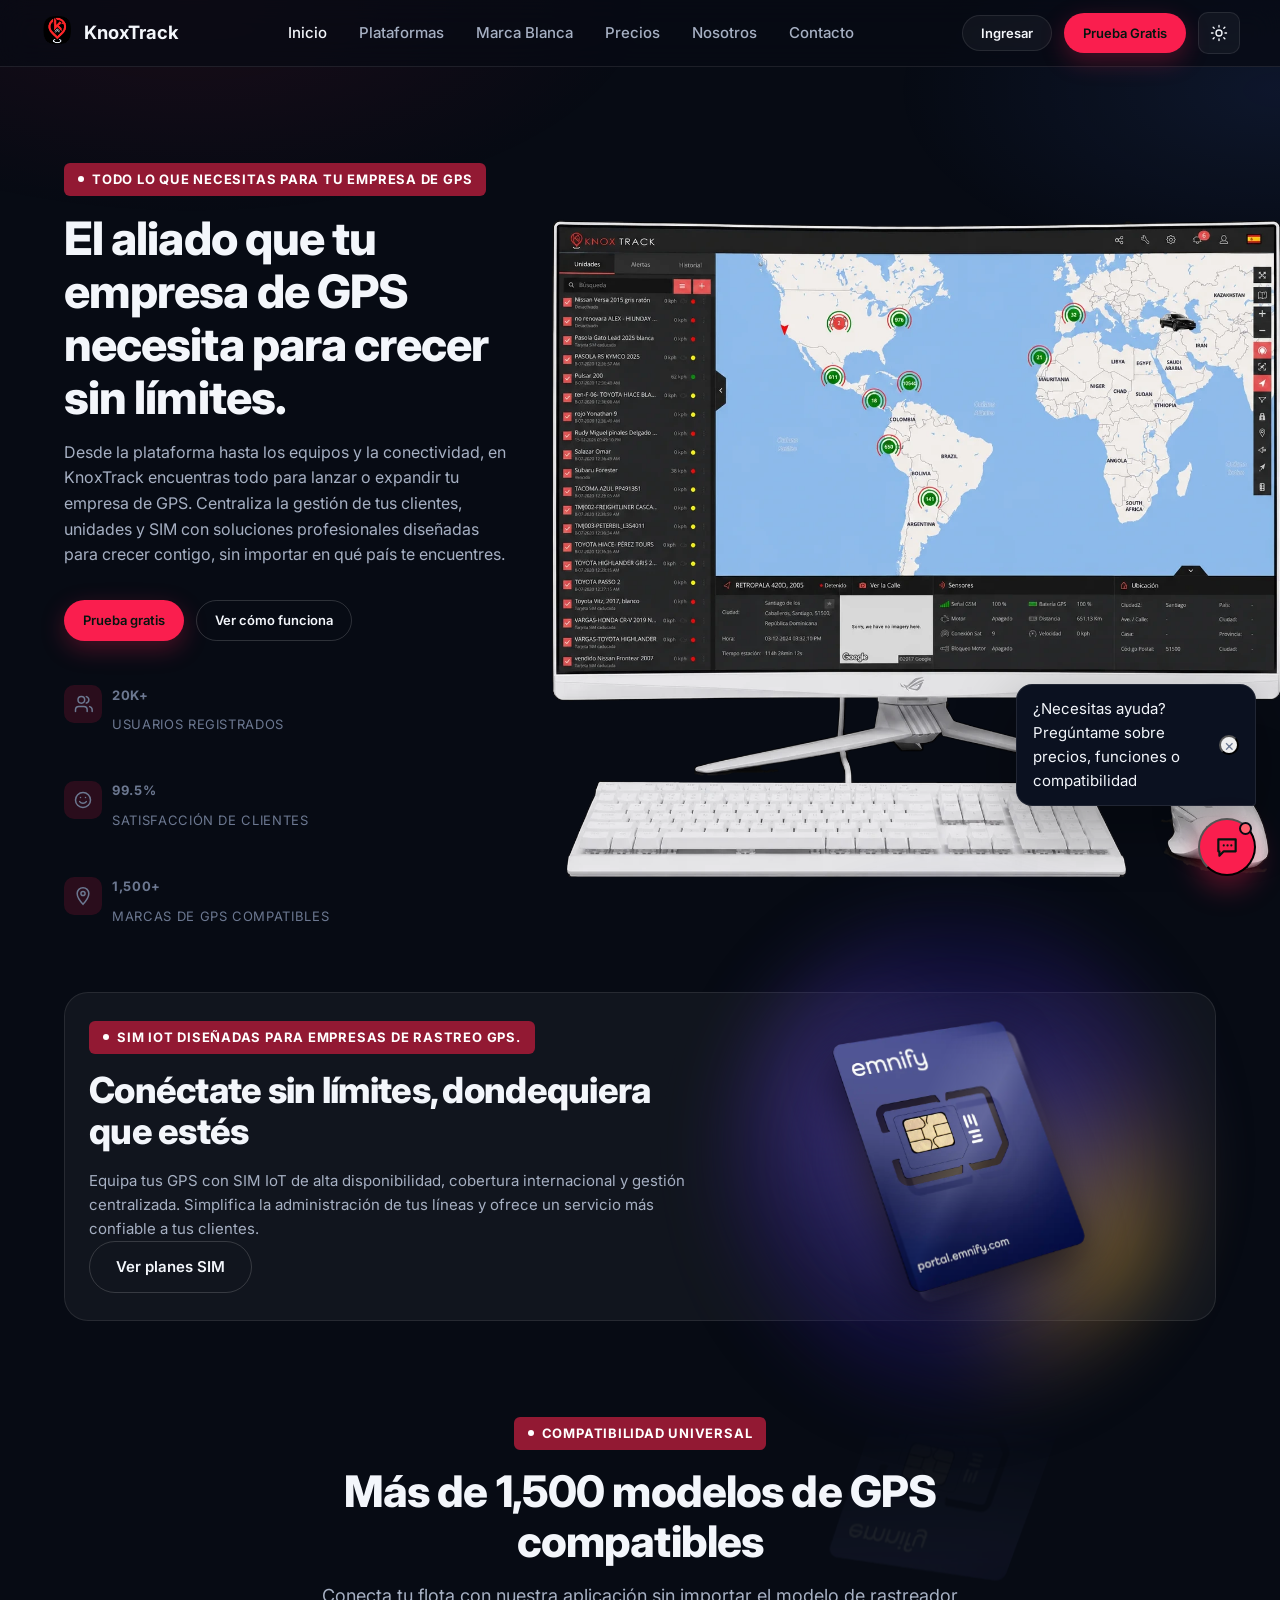
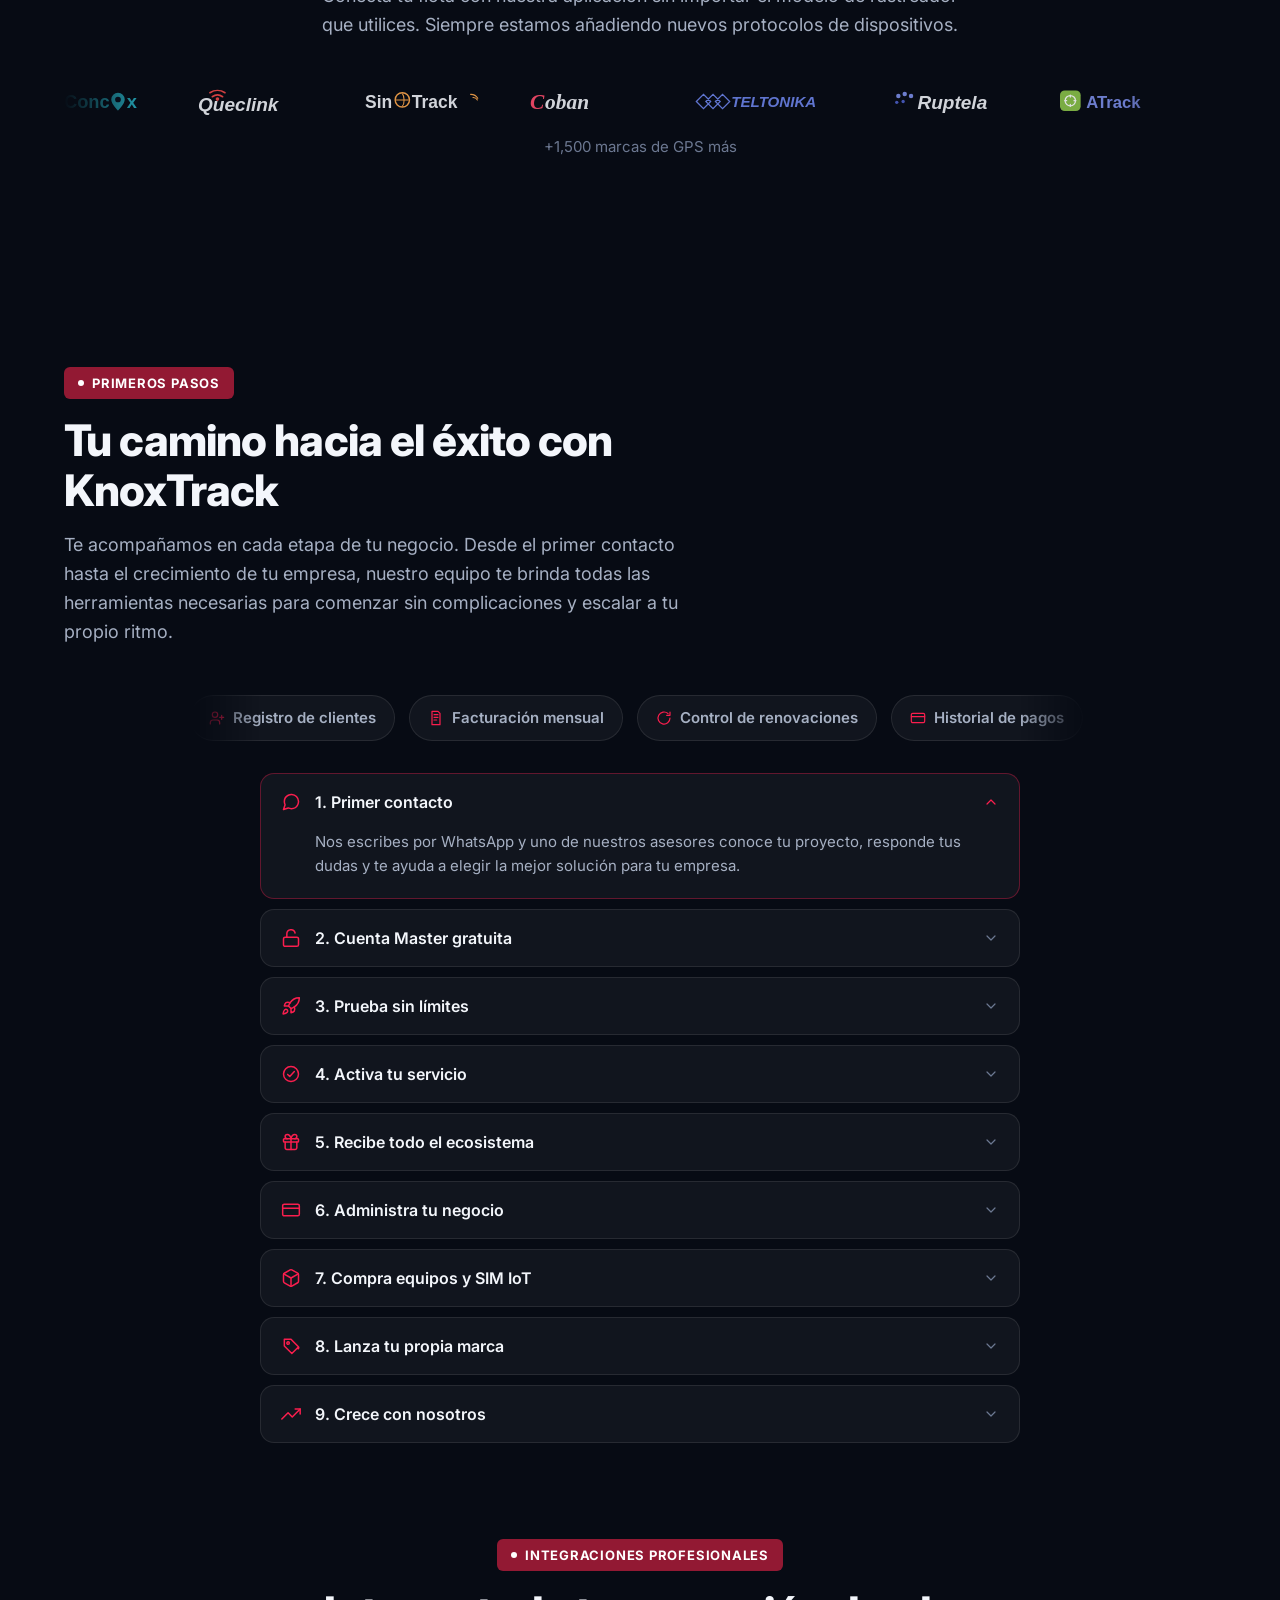
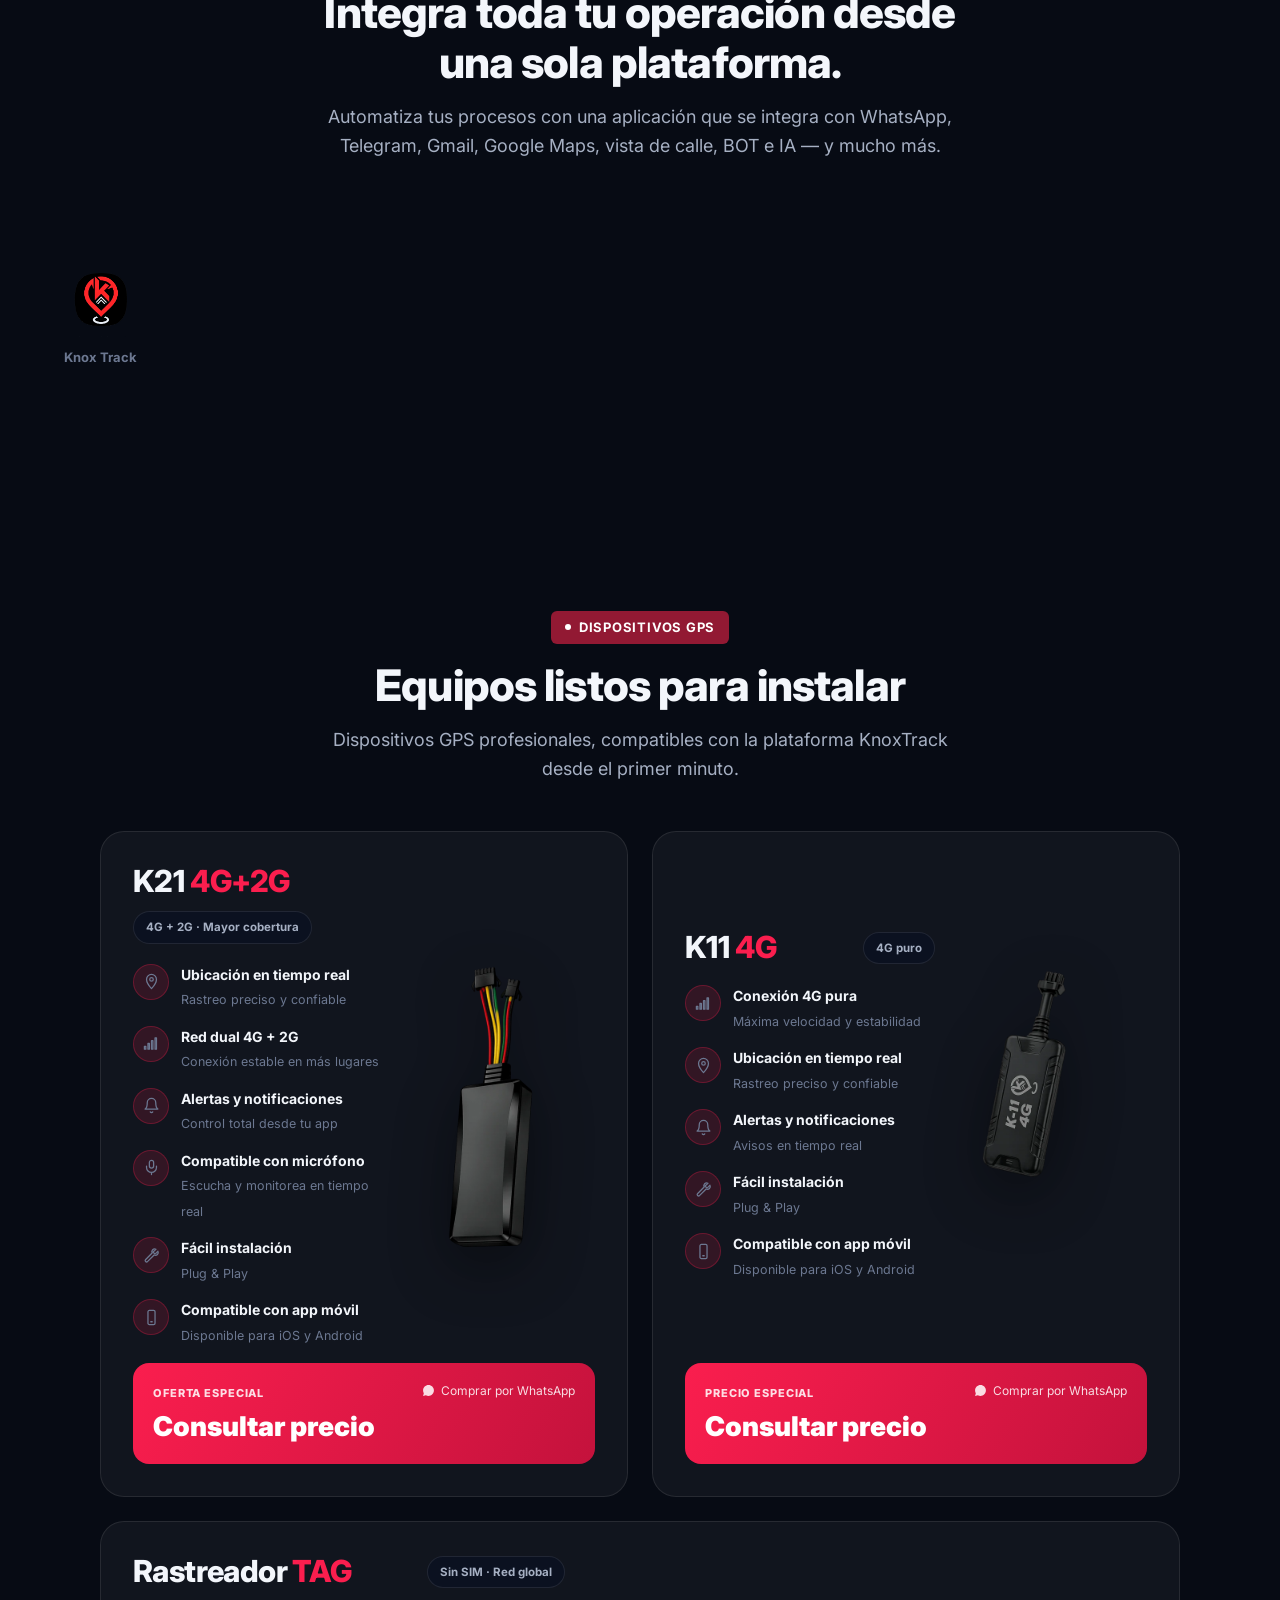
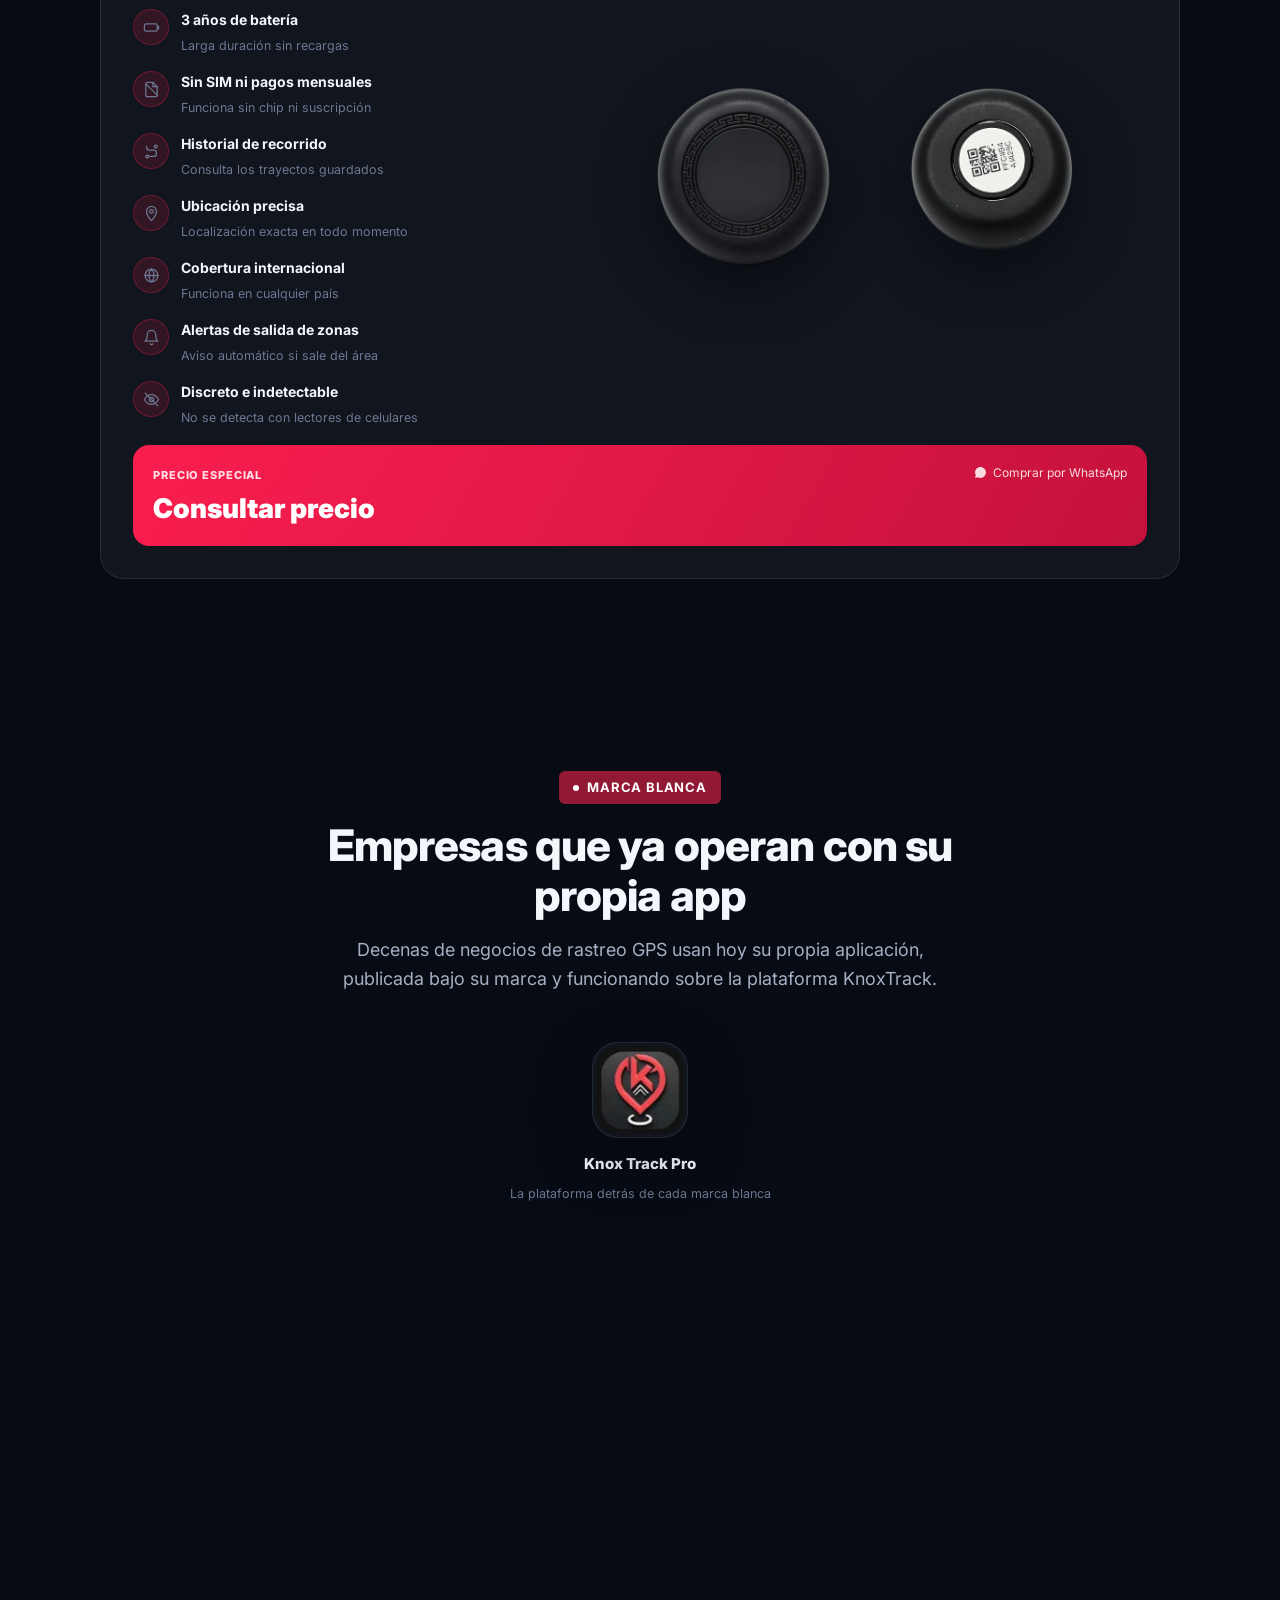
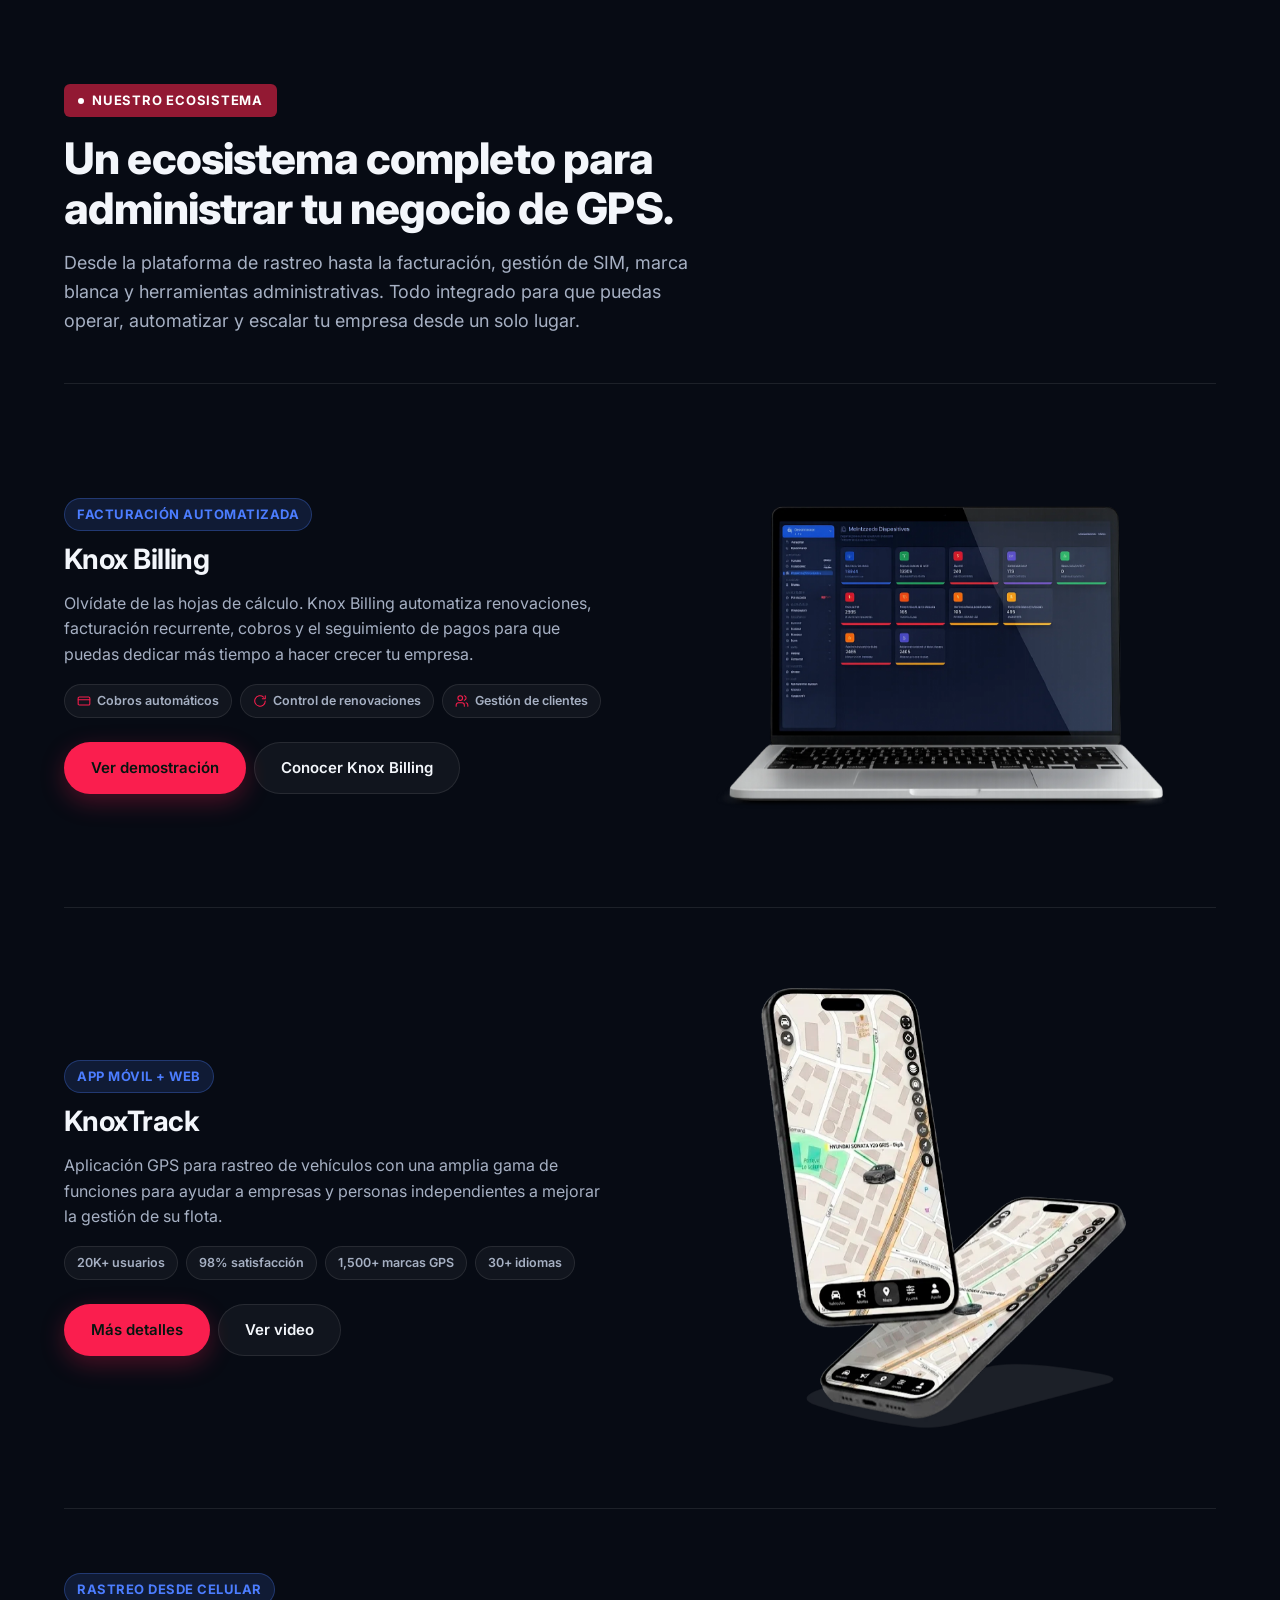
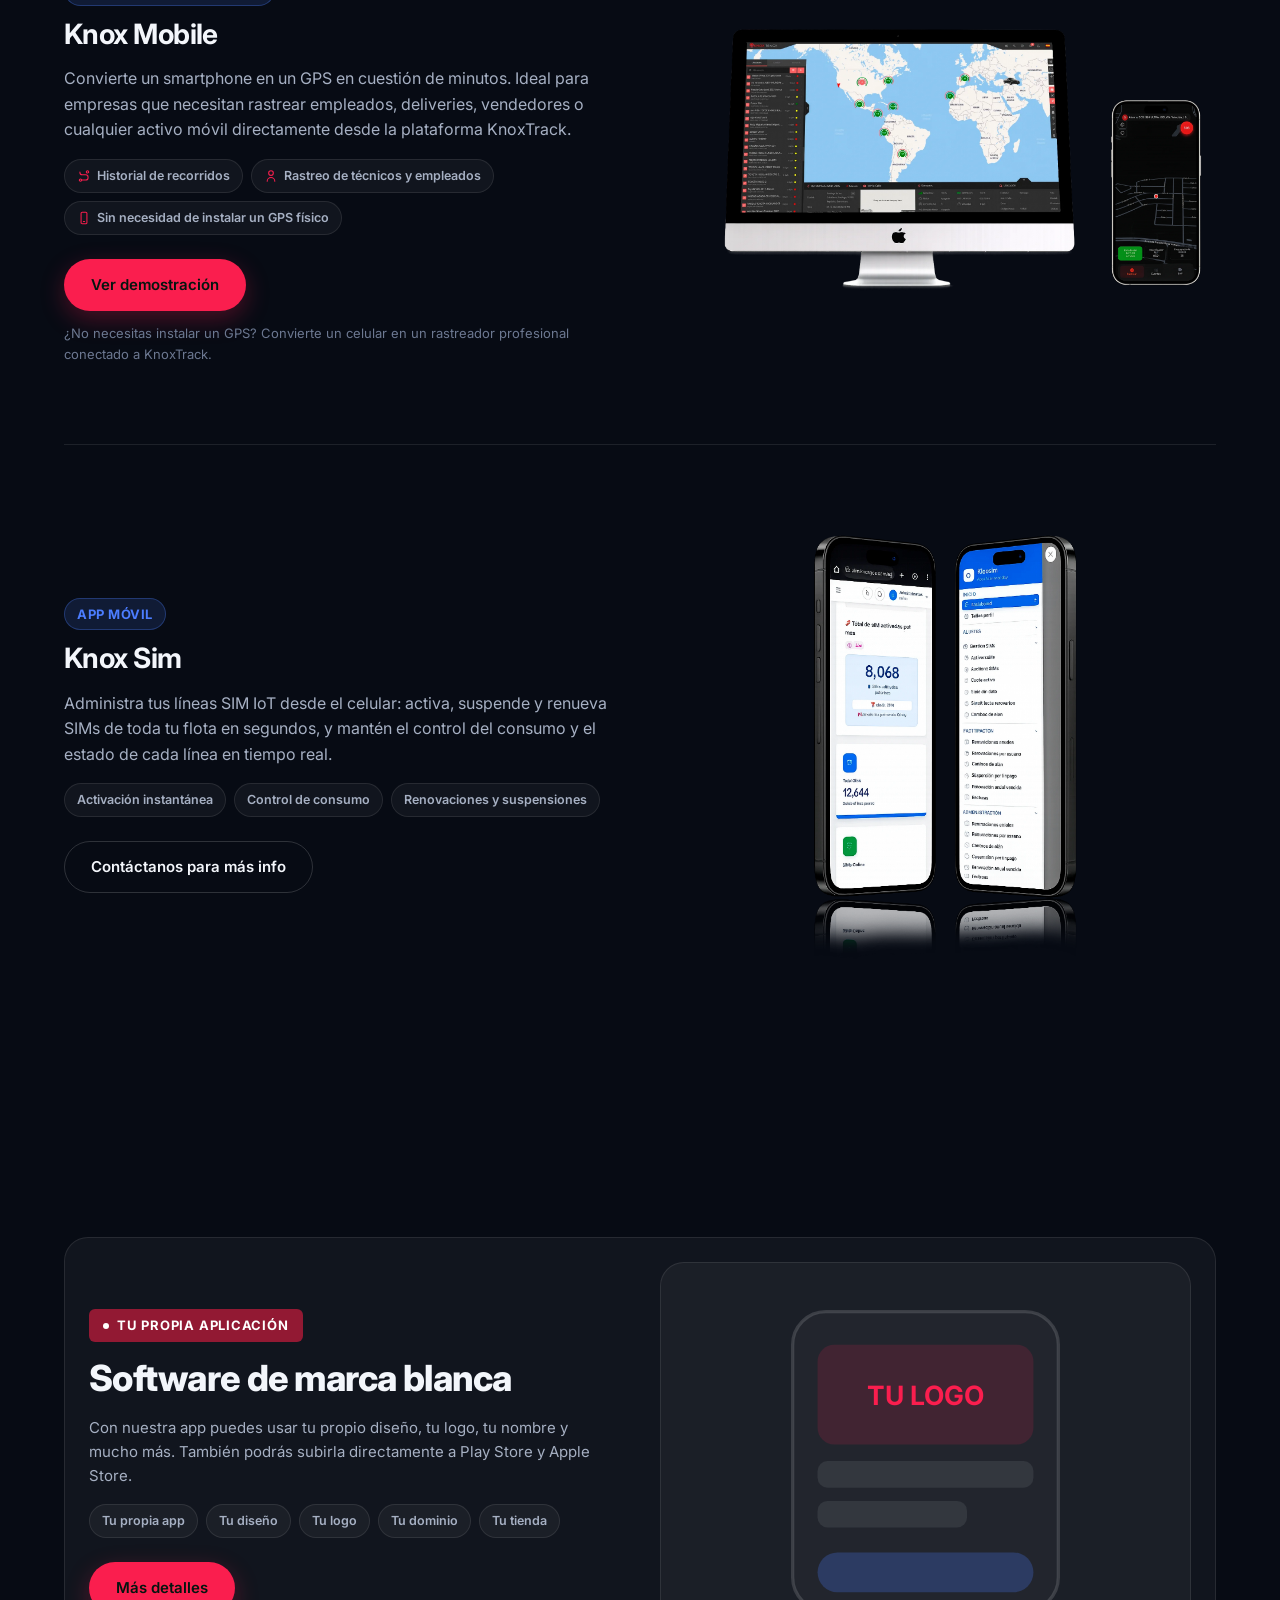
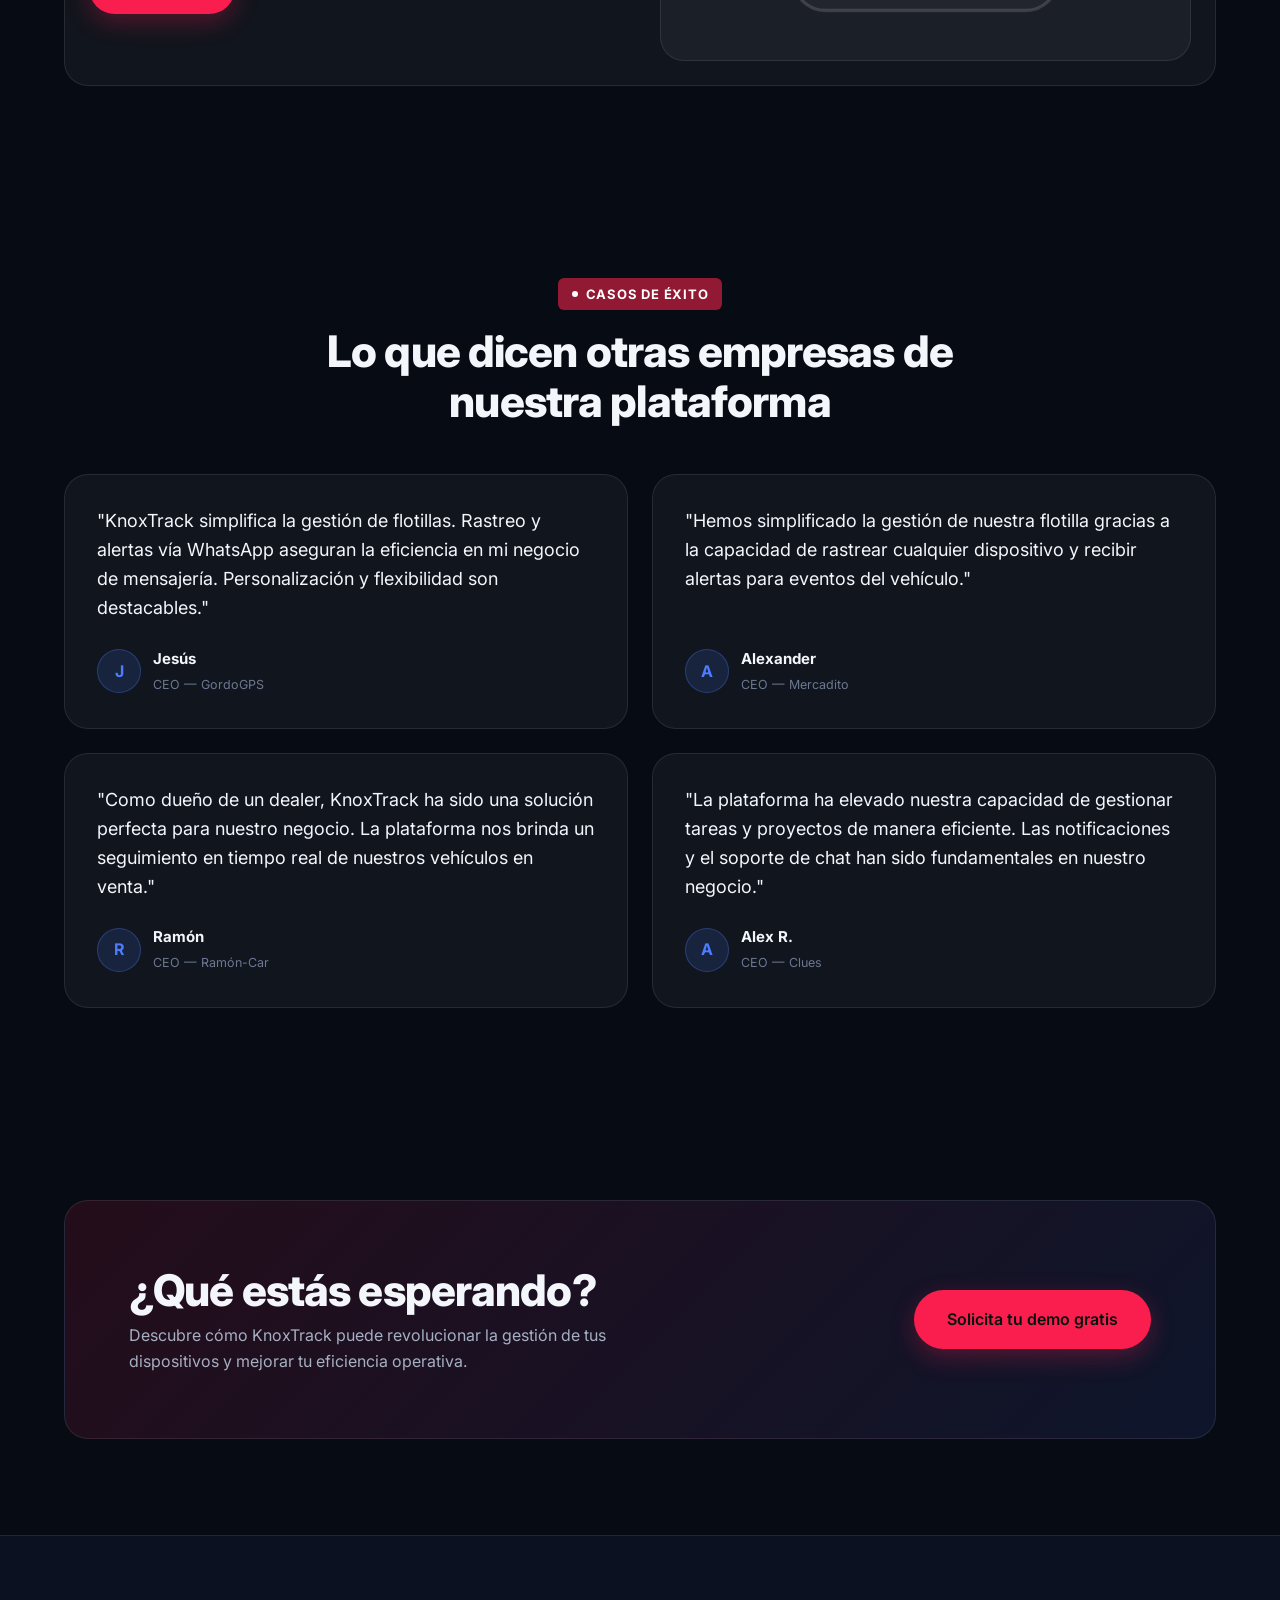
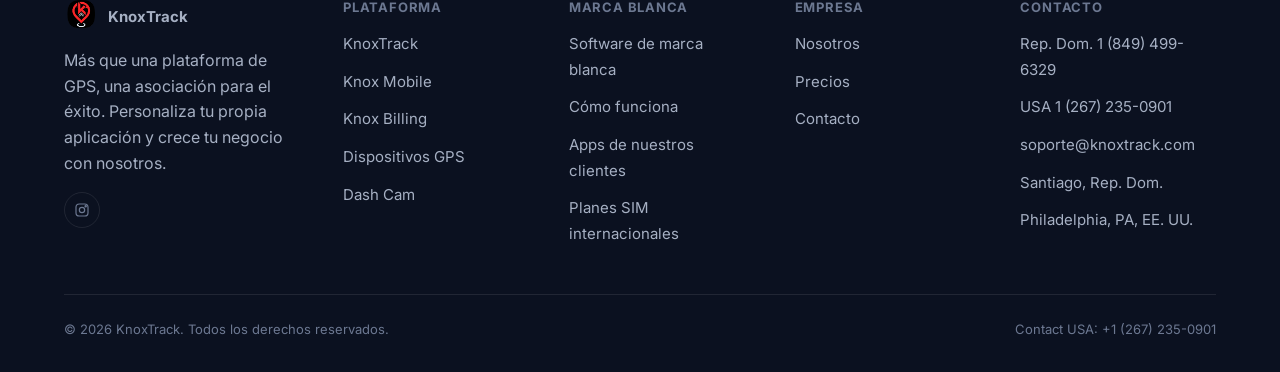
==== index.html @ bcc1df01 "Add files via upload" ====
<!DOCTYPE html>
<html lang="es">
<head>
<meta charset="UTF-8">
<script>(function(){try{if(localStorage.getItem('kt-theme')==='light')document.documentElement.setAttribute('data-theme','light');}catch(e){}})();</script>
<script>(function(){
  try{
    var siteLang='es';
    if(/(?:^|; )googtrans=/.test(document.cookie)) return;
    fetch('https://ipapi.co/json/').then(function(r){ return r.json(); }).then(function(d){
      var lang=null;
      if(d && d.languages){ lang=d.languages.split(',')[0].split('-')[0].toLowerCase(); }
      if(!lang && d && d.country_code){
        var map={US:'en',GB:'en',CA:'en',AU:'en',NZ:'en',IE:'en',IN:'en',ZA:'en',
                 BR:'pt',PT:'pt',FR:'fr',DE:'de',IT:'it',NL:'nl',RU:'ru',
                 CN:'zh-CN',TW:'zh-TW',JP:'ja',KR:'ko',SA:'ar',AE:'ar',EG:'ar',
                 TR:'tr',PL:'pl',SE:'sv',NO:'no',DK:'da',FI:'fi',GR:'el',
                 IL:'iw',TH:'th',VN:'vi',ID:'id',PH:'tl'};
        lang=map[d.country_code]||null;
      }
      if(lang && lang.split('-')[0]!==siteLang){
        document.cookie='googtrans=/'+siteLang+'/'+lang+';path=/';
        location.reload();
      }
    }).catch(function(){});
  }catch(e){}
})();</script>
<meta name="viewport" content="width=device-width, initial-scale=1">
<title>KnoxTrack — Plataforma #1 de GPS en República Dominicana</title>
<meta name="description" content="KnoxTrack es la plataforma de rastreo GPS y marca blanca líder en República Dominicana: rastreo en tiempo real, alertas por WhatsApp, control de flotas y tu propia app.">
<meta name="robots" content="index, follow">
<link rel="canonical" href="https://knoxtrack.com/">
<link rel="icon" type="image/x-icon" href="favicon.ico">
<link rel="icon" type="image/png" sizes="32x32" href="favicon-32x32.png">
<link rel="icon" type="image/png" sizes="16x16" href="favicon-16x16.png">
<link rel="apple-touch-icon" sizes="180x180" href="apple-touch-icon.png">
<link rel="manifest" href="site.webmanifest">
<meta name="theme-color" content="#070b14">
<link rel="stylesheet" href="styles.css">
<style>.sim-hero{--sim-card-src:url("assets/sim-card.png")}</style>
<meta property="og:type" content="website">
<meta property="og:site_name" content="KnoxTrack">
<meta property="og:locale" content="es_DO">
<meta property="og:url" content="https://knoxtrack.com/">
<meta property="og:title" content="KnoxTrack — Plataforma #1 de GPS en República Dominicana">
<meta property="og:description" content="KnoxTrack es la plataforma de rastreo GPS y marca blanca líder en República Dominicana: rastreo en tiempo real, alertas por WhatsApp, control de flotas y tu propia app.">
<meta property="og:image" content="https://knoxtrack.com/assets/og-image.jpg">
<meta property="og:image:width" content="1200">
<meta property="og:image:height" content="630">
<meta name="twitter:card" content="summary_large_image">
<meta name="twitter:title" content="KnoxTrack — Plataforma #1 de GPS en República Dominicana">
<meta name="twitter:description" content="KnoxTrack es la plataforma de rastreo GPS y marca blanca líder en República Dominicana: rastreo en tiempo real, alertas por WhatsApp, control de flotas y tu propia app.">
<meta name="twitter:image" content="https://knoxtrack.com/assets/og-image.jpg">
<script type="application/ld+json">{"@context": "https://schema.org", "@type": "Organization", "@id": "https://knoxtrack.com/#organization", "name": "KnoxTrack", "url": "https://knoxtrack.com/", "logo": "https://knoxtrack.com/assets/knoxtrack-icon.webp", "image": "https://knoxtrack.com/assets/og-image.jpg", "description": "KnoxTrack es la plataforma de rastreo GPS y marca blanca líder en República Dominicana.", "sameAs": ["https://instagram.com/knoxtrack"], "contactPoint": [{"@type": "ContactPoint", "telephone": "+1-849-499-6329", "contactType": "customer service", "areaServed": "DO", "availableLanguage": ["Spanish"]}, {"@type": "ContactPoint", "telephone": "+1-267-235-0901", "contactType": "customer service", "areaServed": "US", "availableLanguage": ["Spanish", "English"]}], "address": [{"@type": "PostalAddress", "streetAddress": "Calle Gral. Valverde esq. 16 de Agosto", "addressLocality": "Santiago", "addressCountry": "DO"}, {"@type": "PostalAddress", "streetAddress": "4439 Whitaker Ave", "postalCode": "19120", "addressLocality": "Philadelphia", "addressRegion": "PA", "addressCountry": "US"}]}</script>
<script type="application/ld+json">{"@context": "https://schema.org", "@type": "WebSite", "@id": "https://knoxtrack.com/#website", "name": "KnoxTrack", "url": "https://knoxtrack.com/", "publisher": {"@id": "https://knoxtrack.com/#organization"}, "inLanguage": "es"}</script>
</head>
<body>

<header class="nav">
  <div class="container nav-row">
    <a href="index.html" class="brand">
      <img class="brand-mark" src="assets/knoxtrack-icon.webp" alt="KnoxTrack">
      KnoxTrack
    </a>

    <nav>
      <ul class="nav-links" id="navLinks">
        <li class="nav-links-head">
          <span class="nav-links-brand">Menú</span>
          <button type="button" class="nav-links-close" id="navClose" aria-label="Cerrar menú">&times;</button>
        </li>
        <li><a href="index.html">Inicio</a></li>
        <li class="nav-drop">
          <a href="producto.html">Plataformas</a>
          <div class="nav-drop-panel">
            <a href="producto.html">KnoxTrack <span>Plataforma de rastreo GPS</span></a>
            <a href="producto.html#master">Knox Mobile <span>Rastreo desde celular</span></a>
            <a href="producto.html#system">Knox Billing <span>Facturación integrada</span></a>
            <a href="producto.html#dispositivos">Dispositivos GPS <span>Equipos K21 y K11</span></a>
          </div>
        </li>
        <li><a href="marcablanca.html">Marca Blanca</a></li>
        <li><a href="precios.html">Precios</a></li>
        <li><a href="nosotros.html">Nosotros</a></li>
        <li><a href="contacto.html">Contacto</a></li>
      
        <li class="nav-links-cta"><a href="contacto.html" class="btn btn-primary btn-block">Prueba Gratis</a></li>
      </ul>
    </nav>

    <div class="nav-actions">
      <button type="button" class="btn btn-ghost btn-sm login-trigger">Ingresar</button>
      <a href="contacto.html" class="btn btn-primary btn-sm">Prueba Gratis</a>
      <button type="button" class="theme-toggle" id="themeToggle" aria-label="Cambiar a tema claro">
        <svg class="theme-icon theme-icon-sun" width="18" height="18" viewBox="0 0 24 24" fill="none" stroke="currentColor" stroke-width="1.8" stroke-linecap="round"><circle cx="12" cy="12" r="4"/><path d="M12 2v2M12 20v2M4.2 4.2l1.4 1.4M18.4 18.4l1.4 1.4M2 12h2M20 12h2M4.2 19.8l1.4-1.4M18.4 5.6l1.4-1.4"/></svg>
        <svg class="theme-icon theme-icon-moon" width="18" height="18" viewBox="0 0 24 24" fill="none" stroke="currentColor" stroke-width="1.8" stroke-linecap="round" stroke-linejoin="round"><path d="M21 12.8A9 9 0 1 1 11.2 3 7 7 0 0 0 21 12.8Z"/></svg>
      </button>
      <button class="nav-toggle" id="navToggle" aria-label="Abrir menú" aria-expanded="false">
        <svg width="20" height="20" viewBox="0 0 24 24" fill="none" stroke="currentColor" stroke-width="2" stroke-linecap="round"><path d="M3 6h18M3 12h18M3 18h18"/></svg>
      </button>
    </div>
  </div>
</header>

<!-- HERO -->
<section class="hero">
  <div class="container hero-grid">
    <div class="reveal">
      <span class="eyebrow"><span class="dot"></span> Todo lo que necesitas para tu empresa de GPS</span>
      <h1>El aliado que tu empresa de GPS necesita para crecer sin límites.</h1>
      <p>Desde la plataforma hasta los equipos y la conectividad, en KnoxTrack encuentras todo para lanzar o expandir tu empresa de GPS. Centraliza la gestión de tus clientes, unidades y SIM con soluciones profesionales diseñadas para crecer contigo, sin importar en qué país te encuentres.</p>
      <div class="hero-cta">
        <a href="contacto.html" class="btn btn-primary btn-sm">Prueba gratis</a>
        <a href="producto.html" class="btn btn-outline btn-sm">Ver cómo funciona</a>
      </div>
      <div class="hero-stats">
        <div class="hero-stat">
          <span class="hero-stat-icon"><svg width="20" height="20" viewBox="0 0 24 24" fill="none" stroke="currentColor" stroke-width="1.8" stroke-linecap="round" stroke-linejoin="round"><path d="M17 21v-2a4 4 0 0 0-4-4H7a4 4 0 0 0-4 4v2"/><circle cx="10" cy="7" r="4"/><path d="M23 21v-2a4 4 0 0 0-3-3.87"/><path d="M16 3.13a4 4 0 0 1 0 7.75"/></svg></span>
          <div><b><span data-count="20" data-suffix="K+">0</span></b><span>Usuarios registrados</span></div>
        </div>
        <div class="hero-stat">
          <span class="hero-stat-icon"><svg width="20" height="20" viewBox="0 0 24 24" fill="none" stroke="currentColor" stroke-width="1.8" stroke-linecap="round" stroke-linejoin="round"><circle cx="12" cy="12" r="9"/><path d="M8 14s1.5 2 4 2 4-2 4-2"/><path d="M9 9h.01"/><path d="M15 9h.01"/></svg></span>
          <div><b><span data-count="99.5" data-suffix="%">0</span></b><span>Satisfacción de clientes</span></div>
        </div>
        <div class="hero-stat">
          <span class="hero-stat-icon"><svg width="20" height="20" viewBox="0 0 24 24" fill="none" stroke="currentColor" stroke-width="1.8" stroke-linecap="round" stroke-linejoin="round"><path d="M12 2a7 7 0 0 0-7 7c0 5.25 7 13 7 13s7-7.75 7-13a7 7 0 0 0-7-7Z"/><circle cx="12" cy="9" r="2.5"/></svg></span>
          <div><b><span data-count="1500" data-suffix="+">0</span></b><span>Marcas de GPS compatibles</span></div>
        </div>
      </div>
    </div>

    <div class="reveal">
      <div class="hero-visual">
        <img class="hero-visual-img" src="assets/hero-mockup-2.webp" alt="Panel de KnoxTrack mostrando el mapa mundial de rastreo GPS en tiempo real" width="1308" height="1173" loading="eager">
      </div>
    </div>
  </div>
</section>

<!-- SIM IoT -->
<section class="section" style="padding-top:0">
  <div class="container">
    <div class="card w6 reveal split-grid split-grid-sim">
      <div>
        <span class="eyebrow"><span class="dot"></span> SIM IoT diseñadas para empresas de rastreo GPS.</span>
        <h2 style="font-size:var(--fs-2xl)">Conéctate sin límites, dondequiera que estés</h2>
        <p>Equipa tus GPS con SIM IoT de alta disponibilidad, cobertura internacional y gestión centralizada. Simplifica la administración de tus líneas y ofrece un servicio más confiable a tus clientes.</p>
        <a href="precios.html#sim" class="btn btn-outline">Ver planes SIM</a>
      </div>
      <div class="sim-hero" id="simHero" aria-hidden="true">
        <span class="sim-hero-aurora"></span>
        <div class="sim-hero-scene">
          <div class="sim-hero-float">
            <div class="sim-hero-tilt" id="simTilt">
              <span class="sim-hero-glow"></span>
              <span class="sim-hero-img"></span>
              <span class="sim-hero-sheen" id="simSheen"></span>
              <span class="sim-hero-rings">
                <span class="sim-ring r1"></span>
                <span class="sim-ring r2"></span>
                <span class="sim-ring r3"></span>
              </span>
              <span class="sim-hero-reflection"></span>
            </div>
          </div>
        </div>
      </div>
    </div>
  </div>
</section>

<!-- Compatibilidad -->
<section class="section" style="padding-top:0">
  <div class="container reveal">
    <div class="section-head center">
      <span class="eyebrow"><span class="dot"></span> Compatibilidad universal</span>
      <h2>Más de 1,500 modelos de GPS compatibles</h2>
      <p>Conecta tu flota con nuestra aplicación sin importar el modelo de rastreador que utilices. Siempre estamos añadiendo nuevos protocolos de dispositivos.</p>
    </div>
    <div class="brand-marquee">
      <div class="brand-track">
        <div class="brand-group">
          <svg class="brand-logo" viewBox="0 0 108 34" aria-label="Concox">
        <text x="0" y="25" font-family="'Poppins','Segoe UI',sans-serif" font-weight="700" font-size="23" fill="#2dd4e8">Conc</text>
        <path d="M68 6a8.5 8.5 0 0 1 8.5 8.5c0 6-8.5 14-8.5 14s-8.5-8-8.5-14A8.5 8.5 0 0 1 68 6Z" fill="#2dd4e8"/>
        <circle cx="68" cy="14.5" r="3.6" fill="#0b1120"/>
        <text x="79" y="25" font-family="'Poppins','Segoe UI',sans-serif" font-weight="700" font-size="23" fill="#2dd4e8">x</text>
      </svg>
      <svg class="brand-logo" viewBox="0 0 150 34" aria-label="Queclink">
        <path d="M18 11a11 11 0 0 1 13 0M15 6a17 17 0 0 1 19 0" stroke="#f04848" stroke-width="2" fill="none" stroke-linecap="round"/>
        <circle cx="24.5" cy="14" r="2.3" fill="#f04848"/>
        <text x="0" y="29" font-style="italic" font-family="'Segoe UI',sans-serif" font-weight="700" font-size="24" fill="#eef1f6">Queclink</text>
      </svg>
      <svg class="brand-logo" viewBox="0 0 148 34" aria-label="SinoTrack">
        <text x="0" y="25" font-family="'Segoe UI',sans-serif" font-weight="700" font-size="22" fill="#eef1f6">Sin</text>
        <circle cx="47" cy="15" r="9" fill="none" stroke="#ffa94d" stroke-width="1.8"/>
        <path d="M39 15h16M47 7c3 3.5 3 12.5 0 16" stroke="#ffa94d" stroke-width="1.3" fill="none"/>
        <text x="59" y="25" font-family="'Segoe UI',sans-serif" font-weight="700" font-size="22" fill="#eef1f6">Track</text>
        <path d="M133 8a10 10 0 0 1 9 5M136 12a6 6 0 0 1 5.5 3" stroke="#ffa94d" stroke-width="1.4" fill="none" stroke-linecap="round"/>
      </svg>
      <svg class="brand-logo" viewBox="0 0 140 34" aria-label="Coban">
        <text x="0" y="27" font-family="Georgia,'Times New Roman',serif" font-style="italic" font-weight="700" font-size="27" fill="#ff4d6d">C</text>
        <text x="19" y="27" font-family="Georgia,'Times New Roman',serif" font-style="italic" font-weight="700" font-size="27" fill="#eef1f6">oban</text>
      </svg>
      <svg class="brand-logo" viewBox="0 0 195 34" aria-label="Teltonika">
        <path d="M8 17l9-9 9 9-9 9-9-9Zm12 0l9-9 9 9-9 9-9-9Zm12 0l9-9 9 9-9 9-9-9Z" fill="none" stroke="#6d84ea" stroke-width="1.6"/>
        <text x="52" y="24" font-family="'Segoe UI',Arial,sans-serif" font-weight="800" font-style="italic" font-size="19" fill="#6d84ea">TELTONIKA</text>
      </svg>
      <svg class="brand-logo" viewBox="0 0 150 34" aria-label="Ruptela">
        <circle cx="8" cy="10" r="2.8" fill="#7c8ee8"/><circle cx="16" cy="7.5" r="2.8" fill="#7c8ee8"/><circle cx="24" cy="10" r="2.8" fill="#7c8ee8"/>
        <circle cx="6" cy="18" r="2.1" fill="#4c5fc7"/><circle cx="14" cy="17" r="2.1" fill="#4c5fc7"/>
        <text x="32" y="27" font-family="'Segoe UI',sans-serif" font-style="italic" font-weight="700" font-size="24" fill="#eef1f6">Ruptela</text>
      </svg>
      <svg class="brand-logo" viewBox="0 0 150 34" aria-label="ATrack">
        <rect x="0" y="3" width="26" height="26" rx="6" fill="#8bc34a"/>
        <circle cx="13" cy="16" r="6.5" fill="none" stroke="#fff" stroke-width="1.6"/>
        <path d="M13 9v2.4M13 20.6V23M6 16h2.4M17.6 16H20" stroke="#fff" stroke-width="1.6" stroke-linecap="round"/>
        <text x="33" y="25" font-family="'Segoe UI',sans-serif" font-weight="800" font-size="21" fill="#7c8ee8">ATrack</text>
      </svg>
      <svg class="brand-logo" viewBox="0 0 150 30" aria-label="TKSTAR">
        <text x="0" y="22" font-family="Georgia,serif" font-weight="700" font-size="19" letter-spacing="1" fill="#d9b64c">TK</text>
        <path d="M39 5l2.3 6.3L48 14l-6.3 2.3L39 23l-2.3-6.3L31 14l6.3-2.3Z" fill="#e8c766"/>
        <text x="53" y="22" font-family="Georgia,serif" font-weight="700" font-size="19" letter-spacing="1" fill="#d9b64c">STAR</text>
      </svg>
      <svg class="brand-logo" viewBox="0 0 150 34" aria-label="Suntech">
        <rect x="0" y="4" width="66" height="24" rx="12" fill="#f0403f"/>
        <text x="9" y="21" font-family="'Segoe UI',sans-serif" font-weight="800" font-style="italic" font-size="14" fill="#ffffff">Suntech</text>
        <path d="M74 11h16M74 16h20M74 21h14M74 26h9" stroke="#f0403f" stroke-width="2" stroke-linecap="round"/>
      </svg>
      <svg class="brand-logo" viewBox="0 0 150 30" aria-label="Benway">
        <path d="M4 6a11 11 0 0 1 12 5" stroke="#aab2c5" stroke-width="1.5" fill="none" stroke-linecap="round"/>
        <path d="M6 10a7 7 0 0 1 8 3.2" stroke="#aab2c5" stroke-width="1.5" fill="none" stroke-linecap="round"/>
        <text x="0" y="27" font-family="'Segoe UI',Arial,sans-serif" font-weight="800" font-style="italic" font-size="20" letter-spacing="0.5" fill="#aab2c5">BENWAY</text>
      </svg>
        </div>
        <div class="brand-group" aria-hidden="true">
          <svg class="brand-logo" viewBox="0 0 108 34" aria-label="Concox">
        <text x="0" y="25" font-family="'Poppins','Segoe UI',sans-serif" font-weight="700" font-size="23" fill="#2dd4e8">Conc</text>
        <path d="M68 6a8.5 8.5 0 0 1 8.5 8.5c0 6-8.5 14-8.5 14s-8.5-8-8.5-14A8.5 8.5 0 0 1 68 6Z" fill="#2dd4e8"/>
        <circle cx="68" cy="14.5" r="3.6" fill="#0b1120"/>
        <text x="79" y="25" font-family="'Poppins','Segoe UI',sans-serif" font-weight="700" font-size="23" fill="#2dd4e8">x</text>
      </svg>
      <svg class="brand-logo" viewBox="0 0 150 34" aria-label="Queclink">
        <path d="M18 11a11 11 0 0 1 13 0M15 6a17 17 0 0 1 19 0" stroke="#f04848" stroke-width="2" fill="none" stroke-linecap="round"/>
        <circle cx="24.5" cy="14" r="2.3" fill="#f04848"/>
        <text x="0" y="29" font-style="italic" font-family="'Segoe UI',sans-serif" font-weight="700" font-size="24" fill="#eef1f6">Queclink</text>
      </svg>
      <svg class="brand-logo" viewBox="0 0 148 34" aria-label="SinoTrack">
        <text x="0" y="25" font-family="'Segoe UI',sans-serif" font-weight="700" font-size="22" fill="#eef1f6">Sin</text>
        <circle cx="47" cy="15" r="9" fill="none" stroke="#ffa94d" stroke-width="1.8"/>
        <path d="M39 15h16M47 7c3 3.5 3 12.5 0 16" stroke="#ffa94d" stroke-width="1.3" fill="none"/>
        <text x="59" y="25" font-family="'Segoe UI',sans-serif" font-weight="700" font-size="22" fill="#eef1f6">Track</text>
        <path d="M133 8a10 10 0 0 1 9 5M136 12a6 6 0 0 1 5.5 3" stroke="#ffa94d" stroke-width="1.4" fill="none" stroke-linecap="round"/>
      </svg>
      <svg class="brand-logo" viewBox="0 0 140 34" aria-label="Coban">
        <text x="0" y="27" font-family="Georgia,'Times New Roman',serif" font-style="italic" font-weight="700" font-size="27" fill="#ff4d6d">C</text>
        <text x="19" y="27" font-family="Georgia,'Times New Roman',serif" font-style="italic" font-weight="700" font-size="27" fill="#eef1f6">oban</text>
      </svg>
      <svg class="brand-logo" viewBox="0 0 195 34" aria-label="Teltonika">
        <path d="M8 17l9-9 9 9-9 9-9-9Zm12 0l9-9 9 9-9 9-9-9Zm12 0l9-9 9 9-9 9-9-9Z" fill="none" stroke="#6d84ea" stroke-width="1.6"/>
        <text x="52" y="24" font-family="'Segoe UI',Arial,sans-serif" font-weight="800" font-style="italic" font-size="19" fill="#6d84ea">TELTONIKA</text>
      </svg>
      <svg class="brand-logo" viewBox="0 0 150 34" aria-label="Ruptela">
        <circle cx="8" cy="10" r="2.8" fill="#7c8ee8"/><circle cx="16" cy="7.5" r="2.8" fill="#7c8ee8"/><circle cx="24" cy="10" r="2.8" fill="#7c8ee8"/>
        <circle cx="6" cy="18" r="2.1" fill="#4c5fc7"/><circle cx="14" cy="17" r="2.1" fill="#4c5fc7"/>
        <text x="32" y="27" font-family="'Segoe UI',sans-serif" font-style="italic" font-weight="700" font-size="24" fill="#eef1f6">Ruptela</text>
      </svg>
      <svg class="brand-logo" viewBox="0 0 150 34" aria-label="ATrack">
        <rect x="0" y="3" width="26" height="26" rx="6" fill="#8bc34a"/>
        <circle cx="13" cy="16" r="6.5" fill="none" stroke="#fff" stroke-width="1.6"/>
        <path d="M13 9v2.4M13 20.6V23M6 16h2.4M17.6 16H20" stroke="#fff" stroke-width="1.6" stroke-linecap="round"/>
        <text x="33" y="25" font-family="'Segoe UI',sans-serif" font-weight="800" font-size="21" fill="#7c8ee8">ATrack</text>
      </svg>
      <svg class="brand-logo" viewBox="0 0 150 30" aria-label="TKSTAR">
        <text x="0" y="22" font-family="Georgia,serif" font-weight="700" font-size="19" letter-spacing="1" fill="#d9b64c">TK</text>
        <path d="M39 5l2.3 6.3L48 14l-6.3 2.3L39 23l-2.3-6.3L31 14l6.3-2.3Z" fill="#e8c766"/>
        <text x="53" y="22" font-family="Georgia,serif" font-weight="700" font-size="19" letter-spacing="1" fill="#d9b64c">STAR</text>
      </svg>
      <svg class="brand-logo" viewBox="0 0 150 34" aria-label="Suntech">
        <rect x="0" y="4" width="66" height="24" rx="12" fill="#f0403f"/>
        <text x="9" y="21" font-family="'Segoe UI',sans-serif" font-weight="800" font-style="italic" font-size="14" fill="#ffffff">Suntech</text>
        <path d="M74 11h16M74 16h20M74 21h14M74 26h9" stroke="#f0403f" stroke-width="2" stroke-linecap="round"/>
      </svg>
      <svg class="brand-logo" viewBox="0 0 150 30" aria-label="Benway">
        <path d="M4 6a11 11 0 0 1 12 5" stroke="#aab2c5" stroke-width="1.5" fill="none" stroke-linecap="round"/>
        <path d="M6 10a7 7 0 0 1 8 3.2" stroke="#aab2c5" stroke-width="1.5" fill="none" stroke-linecap="round"/>
        <text x="0" y="27" font-family="'Segoe UI',Arial,sans-serif" font-weight="800" font-style="italic" font-size="20" letter-spacing="0.5" fill="#aab2c5">BENWAY</text>
      </svg>
        </div>
      </div>
    </div>
    <p class="text-center" style="margin-top:20px; font-size:var(--fs-sm); color:var(--text-faint)">+1,500 marcas de GPS más</p>
  </div>
</section>

<!-- FUNCIONES AVANZADAS -->
<section class="section">
  <div class="container">
    <div class="section-head reveal">
      <span class="eyebrow"><span class="dot"></span> Primeros pasos</span>
      <h2>Tu camino hacia el éxito con KnoxTrack</h2>
      <p>Te acompañamos en cada etapa de tu negocio. Desde el primer contacto hasta el crecimiento de tu empresa, nuestro equipo te brinda todas las herramientas necesarias para comenzar sin complicaciones y escalar a tu propio ritmo.</p>
    </div>

    <div class="feat-ticker-wrap reveal">
  <div class="feat-ticker-track"><span class='feat-pill'><svg width='16' height='16' viewBox='0 0 24 24' fill='none' stroke='currentColor' stroke-width='1.8' stroke-linecap='round' stroke-linejoin='round'><path d='M16 21v-2a4 4 0 0 0-4-4H6a4 4 0 0 0-4 4v2'/><circle cx='9' cy='7' r='4'/><path d='M19 8v6M22 11h-6'/></svg> Registro de clientes</span><span class='feat-pill'><svg width='16' height='16' viewBox='0 0 24 24' fill='none' stroke='currentColor' stroke-width='1.8' stroke-linecap='round' stroke-linejoin='round'><path d='M6 2h9l3 3v17H6z'/><path d='M9 7h6M9 11h6M9 15h4'/></svg> Facturación mensual</span><span class='feat-pill'><svg width='16' height='16' viewBox='0 0 24 24' fill='none' stroke='currentColor' stroke-width='1.8' stroke-linecap='round' stroke-linejoin='round'><path d='M21 12a9 9 0 1 1-3-6.7'/><path d='M21 3v5h-5'/></svg> Control de renovaciones</span><span class='feat-pill'><svg width='16' height='16' viewBox='0 0 24 24' fill='none' stroke='currentColor' stroke-width='1.8' stroke-linecap='round' stroke-linejoin='round'><rect x='2' y='5' width='20' height='14' rx='2'/><path d='M2 10h20'/></svg> Historial de pagos</span><span class='feat-pill'><svg width='16' height='16' viewBox='0 0 24 24' fill='none' stroke='currentColor' stroke-width='1.8' stroke-linecap='round' stroke-linejoin='round'><circle cx='12' cy='12' r='9'/><circle cx='12' cy='12' r='4.5'/><circle cx='12' cy='12' r='1'/></svg> Rastreo en tiempo real</span><span class='feat-pill'><svg width='16' height='16' viewBox='0 0 24 24' fill='none' stroke='currentColor' stroke-width='1.8' stroke-linecap='round' stroke-linejoin='round'><circle cx='6' cy='19' r='2'/><circle cx='18' cy='5' r='2'/><path d='M8 19h7a4 4 0 0 0 4-4v-1a4 4 0 0 0-4-4H9a4 4 0 0 1-4-4V5'/></svg> Historial de recorridos</span><span class='feat-pill'><svg width='16' height='16' viewBox='0 0 24 24' fill='none' stroke='currentColor' stroke-width='1.8' stroke-linecap='round' stroke-linejoin='round'><circle cx='12' cy='12' r='9' stroke-dasharray='3.5 3.5'/><circle cx='12' cy='12' r='2'/></svg> Geocercas</span><span class='feat-pill'><svg width='16' height='16' viewBox='0 0 24 24' fill='none' stroke='currentColor' stroke-width='1.8' stroke-linecap='round' stroke-linejoin='round'><path d='M18 8a6 6 0 0 0-12 0c0 7-3 9-3 9h18s-3-2-3-9'/><path d='M13.73 21a2 2 0 0 1-3.46 0'/></svg> Alertas inteligentes</span><span class='feat-pill'><svg width='16' height='16' viewBox='0 0 24 24' fill='none' stroke='currentColor' stroke-width='1.8' stroke-linecap='round' stroke-linejoin='round'><path d='M4 17l6-6 4 4 6-8'/><circle cx='4' cy='17' r='1.5'/><circle cx='20' cy='7' r='1.5'/></svg> API abierta</span><span class='feat-pill'><svg width='16' height='16' viewBox='0 0 24 24' fill='none' stroke='currentColor' stroke-width='1.8' stroke-linecap='round' stroke-linejoin='round'><path d='M4 4h16v16H4zM4 9h16M9 4v16'/></svg> SMS Gateway</span><span class='feat-pill'><svg width='16' height='16' viewBox='0 0 24 24' fill='none' stroke='currentColor' stroke-width='1.8' stroke-linecap='round' stroke-linejoin='round'><path d='M21 15a2 2 0 0 1-2 2H7l-4 4V5a2 2 0 0 1 2-2h14a2 2 0 0 1 2 2z'/></svg> WhatsApp</span><span class='feat-pill'><svg width='16' height='16' viewBox='0 0 24 24' fill='none' stroke='currentColor' stroke-width='1.8' stroke-linecap='round' stroke-linejoin='round'><path d='M10 13a5 5 0 0 0 7.07 0l1.93-1.93a5 5 0 0 0-7.07-7.07L10.5 5.5'/><path d='M14 11a5 5 0 0 0-7.07 0L5 12.93a5 5 0 0 0 7.07 7.07L13.5 18.5'/></svg> Integración con marcas GPS</span><span class='feat-pill'><svg width='16' height='16' viewBox='0 0 24 24' fill='none' stroke='currentColor' stroke-width='1.8' stroke-linecap='round' stroke-linejoin='round'><path d='M14 2H6a2 2 0 0 0-2 2v16a2 2 0 0 0 2 2h12a2 2 0 0 0 2-2V8z'/><path d='M14 2v6h6M9 13h6M9 17h4'/></svg> Reportes PDF y Excel</span><span class='feat-pill'><svg width='16' height='16' viewBox='0 0 24 24' fill='none' stroke='currentColor' stroke-width='1.8' stroke-linecap='round' stroke-linejoin='round'><rect x='5' y='3' width='14' height='18' rx='3'/><path d='M9 3v4a2 2 0 0 0 2 2h2a2 2 0 0 0 2-2V3'/></svg> Gestión de SIM</span><span class='feat-pill'><svg width='16' height='16' viewBox='0 0 24 24' fill='none' stroke='currentColor' stroke-width='1.8' stroke-linecap='round' stroke-linejoin='round'><circle cx='9' cy='7' r='4'/><path d='M2 21v-2a4 4 0 0 1 4-4h6a4 4 0 0 1 4 4v2'/><path d='M22 21v-1a4 4 0 0 0-3-3.87'/><path d='M16 3.13a4 4 0 0 1 0 7.75'/></svg> Usuarios y permisos</span><span class='feat-pill'><svg width='16' height='16' viewBox='0 0 24 24' fill='none' stroke='currentColor' stroke-width='1.8' stroke-linecap='round' stroke-linejoin='round'><rect x='3' y='3' width='7' height='9' rx='1'/><rect x='14' y='3' width='7' height='5' rx='1'/><rect x='14' y='12' width='7' height='9' rx='1'/><rect x='3' y='16' width='7' height='5' rx='1'/></svg> Panel administrativo</span><span class='feat-pill'><svg width='16' height='16' viewBox='0 0 24 24' fill='none' stroke='currentColor' stroke-width='1.8' stroke-linecap='round' stroke-linejoin='round'><circle cx='7.5' cy='15.5' r='5.5'/><path d='M11.5 11.5L21 2'/><path d='M16 7l3 3'/></svg> Control de accesos</span><span class='feat-pill'><svg width='16' height='16' viewBox='0 0 24 24' fill='none' stroke='currentColor' stroke-width='1.8' stroke-linecap='round' stroke-linejoin='round'><rect x='6' y='3' width='12' height='18' rx='2'/><path d='M9 3v2h6V3'/><path d='M9 11h6M9 15h4'/></svg> Registro de actividades</span><span class='feat-pill'><svg width='16' height='16' viewBox='0 0 24 24' fill='none' stroke='currentColor' stroke-width='1.8' stroke-linecap='round' stroke-linejoin='round'><path d='M17 18a4 4 0 0 0 0-8 5 5 0 0 0-9.6-1.5A4 4 0 0 0 6 18z'/></svg> Respaldos</span><span class='feat-pill'><svg width='16' height='16' viewBox='0 0 24 24' fill='none' stroke='currentColor' stroke-width='1.8' stroke-linecap='round' stroke-linejoin='round'><circle cx='11' cy='11' r='7'/><path d='M21 21l-4.3-4.3'/></svg> Auditoría</span><span class='feat-pill'><svg width='16' height='16' viewBox='0 0 24 24' fill='none' stroke='currentColor' stroke-width='1.8' stroke-linecap='round' stroke-linejoin='round'><path d='M16 21v-2a4 4 0 0 0-4-4H6a4 4 0 0 0-4 4v2'/><circle cx='9' cy='7' r='4'/><path d='M19 8v6M22 11h-6'/></svg> Registro de clientes</span><span class='feat-pill'><svg width='16' height='16' viewBox='0 0 24 24' fill='none' stroke='currentColor' stroke-width='1.8' stroke-linecap='round' stroke-linejoin='round'><path d='M6 2h9l3 3v17H6z'/><path d='M9 7h6M9 11h6M9 15h4'/></svg> Facturación mensual</span><span class='feat-pill'><svg width='16' height='16' viewBox='0 0 24 24' fill='none' stroke='currentColor' stroke-width='1.8' stroke-linecap='round' stroke-linejoin='round'><path d='M21 12a9 9 0 1 1-3-6.7'/><path d='M21 3v5h-5'/></svg> Control de renovaciones</span><span class='feat-pill'><svg width='16' height='16' viewBox='0 0 24 24' fill='none' stroke='currentColor' stroke-width='1.8' stroke-linecap='round' stroke-linejoin='round'><rect x='2' y='5' width='20' height='14' rx='2'/><path d='M2 10h20'/></svg> Historial de pagos</span><span class='feat-pill'><svg width='16' height='16' viewBox='0 0 24 24' fill='none' stroke='currentColor' stroke-width='1.8' stroke-linecap='round' stroke-linejoin='round'><circle cx='12' cy='12' r='9'/><circle cx='12' cy='12' r='4.5'/><circle cx='12' cy='12' r='1'/></svg> Rastreo en tiempo real</span><span class='feat-pill'><svg width='16' height='16' viewBox='0 0 24 24' fill='none' stroke='currentColor' stroke-width='1.8' stroke-linecap='round' stroke-linejoin='round'><circle cx='6' cy='19' r='2'/><circle cx='18' cy='5' r='2'/><path d='M8 19h7a4 4 0 0 0 4-4v-1a4 4 0 0 0-4-4H9a4 4 0 0 1-4-4V5'/></svg> Historial de recorridos</span><span class='feat-pill'><svg width='16' height='16' viewBox='0 0 24 24' fill='none' stroke='currentColor' stroke-width='1.8' stroke-linecap='round' stroke-linejoin='round'><circle cx='12' cy='12' r='9' stroke-dasharray='3.5 3.5'/><circle cx='12' cy='12' r='2'/></svg> Geocercas</span><span class='feat-pill'><svg width='16' height='16' viewBox='0 0 24 24' fill='none' stroke='currentColor' stroke-width='1.8' stroke-linecap='round' stroke-linejoin='round'><path d='M18 8a6 6 0 0 0-12 0c0 7-3 9-3 9h18s-3-2-3-9'/><path d='M13.73 21a2 2 0 0 1-3.46 0'/></svg> Alertas inteligentes</span><span class='feat-pill'><svg width='16' height='16' viewBox='0 0 24 24' fill='none' stroke='currentColor' stroke-width='1.8' stroke-linecap='round' stroke-linejoin='round'><path d='M4 17l6-6 4 4 6-8'/><circle cx='4' cy='17' r='1.5'/><circle cx='20' cy='7' r='1.5'/></svg> API abierta</span><span class='feat-pill'><svg width='16' height='16' viewBox='0 0 24 24' fill='none' stroke='currentColor' stroke-width='1.8' stroke-linecap='round' stroke-linejoin='round'><path d='M4 4h16v16H4zM4 9h16M9 4v16'/></svg> SMS Gateway</span><span class='feat-pill'><svg width='16' height='16' viewBox='0 0 24 24' fill='none' stroke='currentColor' stroke-width='1.8' stroke-linecap='round' stroke-linejoin='round'><path d='M21 15a2 2 0 0 1-2 2H7l-4 4V5a2 2 0 0 1 2-2h14a2 2 0 0 1 2 2z'/></svg> WhatsApp</span><span class='feat-pill'><svg width='16' height='16' viewBox='0 0 24 24' fill='none' stroke='currentColor' stroke-width='1.8' stroke-linecap='round' stroke-linejoin='round'><path d='M10 13a5 5 0 0 0 7.07 0l1.93-1.93a5 5 0 0 0-7.07-7.07L10.5 5.5'/><path d='M14 11a5 5 0 0 0-7.07 0L5 12.93a5 5 0 0 0 7.07 7.07L13.5 18.5'/></svg> Integración con marcas GPS</span><span class='feat-pill'><svg width='16' height='16' viewBox='0 0 24 24' fill='none' stroke='currentColor' stroke-width='1.8' stroke-linecap='round' stroke-linejoin='round'><path d='M14 2H6a2 2 0 0 0-2 2v16a2 2 0 0 0 2 2h12a2 2 0 0 0 2-2V8z'/><path d='M14 2v6h6M9 13h6M9 17h4'/></svg> Reportes PDF y Excel</span><span class='feat-pill'><svg width='16' height='16' viewBox='0 0 24 24' fill='none' stroke='currentColor' stroke-width='1.8' stroke-linecap='round' stroke-linejoin='round'><rect x='5' y='3' width='14' height='18' rx='3'/><path d='M9 3v4a2 2 0 0 0 2 2h2a2 2 0 0 0 2-2V3'/></svg> Gestión de SIM</span><span class='feat-pill'><svg width='16' height='16' viewBox='0 0 24 24' fill='none' stroke='currentColor' stroke-width='1.8' stroke-linecap='round' stroke-linejoin='round'><circle cx='9' cy='7' r='4'/><path d='M2 21v-2a4 4 0 0 1 4-4h6a4 4 0 0 1 4 4v2'/><path d='M22 21v-1a4 4 0 0 0-3-3.87'/><path d='M16 3.13a4 4 0 0 1 0 7.75'/></svg> Usuarios y permisos</span><span class='feat-pill'><svg width='16' height='16' viewBox='0 0 24 24' fill='none' stroke='currentColor' stroke-width='1.8' stroke-linecap='round' stroke-linejoin='round'><rect x='3' y='3' width='7' height='9' rx='1'/><rect x='14' y='3' width='7' height='5' rx='1'/><rect x='14' y='12' width='7' height='9' rx='1'/><rect x='3' y='16' width='7' height='5' rx='1'/></svg> Panel administrativo</span><span class='feat-pill'><svg width='16' height='16' viewBox='0 0 24 24' fill='none' stroke='currentColor' stroke-width='1.8' stroke-linecap='round' stroke-linejoin='round'><circle cx='7.5' cy='15.5' r='5.5'/><path d='M11.5 11.5L21 2'/><path d='M16 7l3 3'/></svg> Control de accesos</span><span class='feat-pill'><svg width='16' height='16' viewBox='0 0 24 24' fill='none' stroke='currentColor' stroke-width='1.8' stroke-linecap='round' stroke-linejoin='round'><rect x='6' y='3' width='12' height='18' rx='2'/><path d='M9 3v2h6V3'/><path d='M9 11h6M9 15h4'/></svg> Registro de actividades</span><span class='feat-pill'><svg width='16' height='16' viewBox='0 0 24 24' fill='none' stroke='currentColor' stroke-width='1.8' stroke-linecap='round' stroke-linejoin='round'><path d='M17 18a4 4 0 0 0 0-8 5 5 0 0 0-9.6-1.5A4 4 0 0 0 6 18z'/></svg> Respaldos</span><span class='feat-pill'><svg width='16' height='16' viewBox='0 0 24 24' fill='none' stroke='currentColor' stroke-width='1.8' stroke-linecap='round' stroke-linejoin='round'><circle cx='11' cy='11' r='7'/><path d='M21 21l-4.3-4.3'/></svg> Auditoría</span></div>
</div>

<div class="feat-accordion reveal">
  <div class="feat-acc-item open">
    <button class="feat-acc-head">
      <span class="feat-acc-ico"><svg width='20' height='20' viewBox='0 0 24 24' fill='none' stroke='currentColor' stroke-width='1.8' stroke-linecap='round' stroke-linejoin='round'><path d='M21 11.5a8.38 8.38 0 0 1-.9 3.8 8.5 8.5 0 0 1-7.6 4.7 8.38 8.38 0 0 1-3.8-.9L3 21l1.9-5.7a8.38 8.38 0 0 1-.9-3.8 8.5 8.5 0 0 1 4.7-7.6 8.38 8.38 0 0 1 3.8-.9h.5a8.48 8.48 0 0 1 8 8v.5z'/></svg></span>
      <span class="feat-acc-title">1. Primer contacto</span>
      <span class="feat-acc-chev"><svg width='16' height='16' viewBox='0 0 24 24' fill='none' stroke='currentColor' stroke-width='1.8' stroke-linecap='round' stroke-linejoin='round'><path d='M6 9l6 6 6-6'/></svg></span>
    </button>
    <div class="feat-acc-body"><p>Nos escribes por WhatsApp y uno de nuestros asesores conoce tu proyecto, responde tus dudas y te ayuda a elegir la mejor solución para tu empresa.</p></div>
  </div>

  <div class="feat-acc-item">
    <button class="feat-acc-head">
      <span class="feat-acc-ico"><svg width='20' height='20' viewBox='0 0 24 24' fill='none' stroke='currentColor' stroke-width='1.8' stroke-linecap='round' stroke-linejoin='round'><rect x='3' y='11' width='18' height='11' rx='2'/><path d='M7 11V7a5 5 0 0 1 9.9-1'/></svg></span>
      <span class="feat-acc-title">2. Cuenta Master gratuita</span>
      <span class="feat-acc-chev"><svg width='16' height='16' viewBox='0 0 24 24' fill='none' stroke='currentColor' stroke-width='1.8' stroke-linecap='round' stroke-linejoin='round'><path d='M6 9l6 6 6-6'/></svg></span>
    </button>
    <div class="feat-acc-body"><p>Creamos tu cuenta Master completamente gratis para que conozcas la plataforma y puedas comenzar a trabajar de inmediato.</p></div>
  </div>

  <div class="feat-acc-item">
    <button class="feat-acc-head">
      <span class="feat-acc-ico"><svg width='20' height='20' viewBox='0 0 24 24' fill='none' stroke='currentColor' stroke-width='1.8' stroke-linecap='round' stroke-linejoin='round'><path d='M4.5 16.5c-1.5 1.26-2 5-2 5s3.74-.5 5-2c.71-.84.7-2.13-.09-2.91a2.18 2.18 0 0 0-2.91-.09z'/><path d='M12 15l-3-3a22 22 0 0 1 2-3.95A12.88 12.88 0 0 1 22 2c0 2.72-.78 7.5-6 11a22.35 22.35 0 0 1-4 2z'/><path d='M9 12H4s.55-3.03 2-4c1.62-1.08 5 0 5 0'/><path d='M12 15v5s3.03-.55 4-2c1.08-1.62 0-5 0-5'/></svg></span>
      <span class="feat-acc-title">3. Prueba sin límites</span>
      <span class="feat-acc-chev"><svg width='16' height='16' viewBox='0 0 24 24' fill='none' stroke='currentColor' stroke-width='1.8' stroke-linecap='round' stroke-linejoin='round'><path d='M6 9l6 6 6-6'/></svg></span>
    </button>
    <div class="feat-acc-body"><p>Durante 30 días podrás utilizar la plataforma con todas las unidades GPS que desees, sin ningún costo y sin restricciones.</p></div>
  </div>

  <div class="feat-acc-item">
    <button class="feat-acc-head">
      <span class="feat-acc-ico"><svg width='20' height='20' viewBox='0 0 24 24' fill='none' stroke='currentColor' stroke-width='1.8' stroke-linecap='round' stroke-linejoin='round'><circle cx='12' cy='12' r='9'/><path d='M8 12.5l2.5 2.5L16 9'/></svg></span>
      <span class="feat-acc-title">4. Activa tu servicio</span>
      <span class="feat-acc-chev"><svg width='16' height='16' viewBox='0 0 24 24' fill='none' stroke='currentColor' stroke-width='1.8' stroke-linecap='round' stroke-linejoin='round'><path d='M6 9l6 6 6-6'/></svg></span>
    </button>
    <div class="feat-acc-body"><p>Si decides continuar, solo pagas las unidades que permanecerán activas y continúas utilizando la plataforma sin perder ninguna configuración.</p></div>
  </div>

  <div class="feat-acc-item">
    <button class="feat-acc-head">
      <span class="feat-acc-ico"><svg width='20' height='20' viewBox='0 0 24 24' fill='none' stroke='currentColor' stroke-width='1.8' stroke-linecap='round' stroke-linejoin='round'><rect x='3' y='8' width='18' height='4' rx='1'/><path d='M12 8v13'/><path d='M19 12v7a2 2 0 0 1-2 2H7a2 2 0 0 1-2-2v-7'/><path d='M7.5 8a2.5 2.5 0 0 1 0-5C11 3 12 8 12 8'/><path d='M16.5 8a2.5 2.5 0 0 0 0-5C13 3 12 8 12 8'/></svg></span>
      <span class="feat-acc-title">5. Recibe todo el ecosistema</span>
      <span class="feat-acc-chev"><svg width='16' height='16' viewBox='0 0 24 24' fill='none' stroke='currentColor' stroke-width='1.8' stroke-linecap='round' stroke-linejoin='round'><path d='M6 9l6 6 6-6'/></svg></span>
    </button>
    <div class="feat-acc-body"><p>Con tu cuenta obtienes acceso a todo el ecosistema KnoxTrack: Knox Mobile, Knox SIM, Knox Billing, Plataforma KnoxTrack y API e integraciones.</p></div>
  </div>

  <div class="feat-acc-item">
    <button class="feat-acc-head">
      <span class="feat-acc-ico"><svg width='20' height='20' viewBox='0 0 24 24' fill='none' stroke='currentColor' stroke-width='1.8' stroke-linecap='round' stroke-linejoin='round'><rect x='2' y='5' width='20' height='14' rx='2'/><path d='M2 10h20'/></svg></span>
      <span class="feat-acc-title">6. Administra tu negocio</span>
      <span class="feat-acc-chev"><svg width='16' height='16' viewBox='0 0 24 24' fill='none' stroke='currentColor' stroke-width='1.8' stroke-linecap='round' stroke-linejoin='round'><path d='M6 9l6 6 6-6'/></svg></span>
    </button>
    <div class="feat-acc-body"><p>Gestiona clientes, dispositivos, renovaciones, facturación, pagos, reportes y usuarios desde una sola plataforma.</p></div>
  </div>

  <div class="feat-acc-item">
    <button class="feat-acc-head">
      <span class="feat-acc-ico"><svg width='20' height='20' viewBox='0 0 24 24' fill='none' stroke='currentColor' stroke-width='1.8' stroke-linecap='round' stroke-linejoin='round'><path d='M21 8a2 2 0 0 0-1-1.73l-7-4a2 2 0 0 0-2 0l-7 4A2 2 0 0 0 3 8v8a2 2 0 0 0 1 1.73l7 4a2 2 0 0 0 2 0l7-4A2 2 0 0 0 21 16Z'/><path d='M3.3 7 12 12l8.7-5'/><path d='M12 22V12'/></svg></span>
      <span class="feat-acc-title">7. Compra equipos y SIM IoT</span>
      <span class="feat-acc-chev"><svg width='16' height='16' viewBox='0 0 24 24' fill='none' stroke='currentColor' stroke-width='1.8' stroke-linecap='round' stroke-linejoin='round'><path d='M6 9l6 6 6-6'/></svg></span>
    </button>
    <div class="feat-acc-body"><p>Cuando lo necesites, podrás adquirir equipos GPS y tarjetas SIM IoT. Realizamos envíos a cualquier parte del mundo.</p></div>
  </div>

  <div class="feat-acc-item">
    <button class="feat-acc-head">
      <span class="feat-acc-ico"><svg width='20' height='20' viewBox='0 0 24 24' fill='none' stroke='currentColor' stroke-width='1.8' stroke-linecap='round' stroke-linejoin='round'><path d='M20.59 13.41 13 21l-9-9V4h8l8.59 8.59a2 2 0 0 1 0 2.82Z'/><circle cx='8.5' cy='8.5' r='1.5'/></svg></span>
      <span class="feat-acc-title">8. Lanza tu propia marca</span>
      <span class="feat-acc-chev"><svg width='16' height='16' viewBox='0 0 24 24' fill='none' stroke='currentColor' stroke-width='1.8' stroke-linecap='round' stroke-linejoin='round'><path d='M6 9l6 6 6-6'/></svg></span>
    </button>
    <div class="feat-acc-body"><p>Cuando estés listo, podrás activar tu aplicación y plataforma de Marca Blanca, ofreciendo el servicio con el nombre, logo y colores de tu empresa.</p></div>
  </div>

  <div class="feat-acc-item">
    <button class="feat-acc-head">
      <span class="feat-acc-ico"><svg width='20' height='20' viewBox='0 0 24 24' fill='none' stroke='currentColor' stroke-width='1.8' stroke-linecap='round' stroke-linejoin='round'><path d='M23 6l-9.5 9.5-5-5L1 18'/><path d='M17 6h6v6'/></svg></span>
      <span class="feat-acc-title">9. Crece con nosotros</span>
      <span class="feat-acc-chev"><svg width='16' height='16' viewBox='0 0 24 24' fill='none' stroke='currentColor' stroke-width='1.8' stroke-linecap='round' stroke-linejoin='round'><path d='M6 9l6 6 6-6'/></svg></span>
    </button>
    <div class="feat-acc-body"><p>A medida que tu negocio crezca, KnoxTrack seguirá acompañándote con nuevas herramientas, soporte especializado, actualizaciones constantes y soluciones diseñadas para escalar tu empresa.</p></div>
  </div>
</div>


  </div>
</section>

<!-- INTEGRACIONES -->
<section class="section" style="padding-top:0">
  <div class="container reveal">
    <div class="section-head center">
      <span class="eyebrow"><span class="dot"></span> Integraciones profesionales</span>
      <h2>Integra toda tu operación desde una sola plataforma.</h2>
      <p>Automatiza tus procesos con una aplicación que se integra con WhatsApp, Telegram, Gmail, Google Maps, vista de calle, BOT e IA — y mucho más.</p>
    </div>
    <div class="app-icons-stage reveal" id="appIconsStage">
      <div class="ai-main">
        <div class="ai-icon ai-icon-main">
          <img src="assets/knoxtrack-icon.webp" alt="Knox Track" class="ai-icon-img">
          <svg class="ai-cursor" width="22" height="22" viewBox="0 0 24 24"><path d="M4 2 L4 19.4 L8.3 15.6 L10.9 21.6 L13.7 20.4 L11.1 14.4 L17.3 14.4 Z" fill="#ffffff" stroke="#14171c" stroke-width="1.1" stroke-linejoin="round" stroke-linecap="round"/></svg>
          <span class="ai-ripple"></span>
        </div>
        <span class="ai-label">Knox Track</span>
      </div>
      <div class="ai-others">
        <div class="ai-icon-item" style="--d:1"><span class="ai-icon"><svg width="22" height="22" viewBox="0 0 24 24"><path fill="#25D366" d="M12 2C6.48 2 2 6.48 2 12c0 1.85.5 3.58 1.35 5.06L2 22l5.12-1.34A9.94 9.94 0 0 0 12 22c5.52 0 10-4.48 10-10S17.52 2 12 2Z"/><path fill="#fff" d="M9.1 7.6c-.2-.45-.4-.46-.6-.47h-.5c-.18 0-.46.07-.7.34-.24.27-.9.9-.9 2.16 0 1.27.93 2.5 1.06 2.67.13.17 1.8 2.88 4.45 3.92 2.2.87 2.65.7 3.13.66.48-.05 1.54-.63 1.76-1.24.22-.6.22-1.13.15-1.24-.06-.1-.24-.17-.5-.3s-1.55-.76-1.79-.85c-.24-.09-.42-.13-.6.13-.17.26-.68.85-.83 1.02-.15.18-.3.2-.56.07-.26-.13-1.08-.4-2.05-1.27-.76-.68-1.27-1.5-1.42-1.76-.15-.26-.02-.4.11-.53.12-.12.26-.3.4-.46.13-.15.17-.26.26-.43.09-.17.04-.33-.02-.46-.06-.13-.58-1.46-.81-2Z"/></svg></span> WhatsApp Business</div>
        <div class="ai-icon-item" style="--d:2"><span class="ai-icon"><svg width="22" height="22" viewBox="0 0 24 24"><circle cx="12" cy="12" r="10" fill="#29A9EB"/><path fill="#fff" d="M17.7 7.2 15.9 17c-.13.6-.5.75-1 .47l-2.77-2.04-1.34 1.29c-.15.15-.27.27-.56.27l.2-2.83 5.16-4.66c.22-.2-.05-.31-.35-.11l-6.38 4.02-2.75-.86c-.6-.19-.6-.6.13-.89l10.75-4.14c.5-.18.94.12.78.9Z"/></svg></span> Telegram Bot</div>
        <div class="ai-icon-item" style="--d:3"><span class="ai-icon"><svg width="22" height="22" viewBox="0 0 24 24"><rect x="2" y="5" width="20" height="14" rx="3" fill="#fff" stroke="#e2e8f0"/><path d="M3 6.5 12 13l9-6.5" fill="none" stroke="#EA4335" stroke-width="2" stroke-linecap="round" stroke-linejoin="round"/></svg></span> Gmail / Correo</div>
        <div class="ai-icon-item" style="--d:4"><span class="ai-icon"><svg width="22" height="22" viewBox="0 0 24 24"><path d="M12 2a7 7 0 0 0-7 7c0 5.25 7 13 7 13s7-7.75 7-13a7 7 0 0 0-7-7Z" fill="#EA4335"/><circle cx="12" cy="9" r="2.6" fill="#fff"/></svg></span> Google Maps</div>
        <div class="ai-icon-item" style="--d:5"><span class="ai-icon"><svg width="22" height="22" viewBox="0 0 24 24"><circle cx="12" cy="12" r="10" fill="#FBBC05"/><circle cx="12" cy="9" r="3" fill="#fff"/><path d="M6 19c0-3.3 2.7-5 6-5s6 1.7 6 5" fill="#fff"/></svg></span> Vista de calle en vivo</div>
        <div class="ai-icon-item" style="--d:6"><span class="ai-icon"><svg width="22" height="22" viewBox="0 0 24 24"><path d="M4 4h16a2 2 0 0 1 2 2v9a2 2 0 0 1-2 2H9l-5 4v-4H4a2 2 0 0 1-2-2V6a2 2 0 0 1 2-2Z" fill="#4C7DFF"/><circle cx="8" cy="10.5" r="1.3" fill="#fff"/><circle cx="12" cy="10.5" r="1.3" fill="#fff"/><circle cx="16" cy="10.5" r="1.3" fill="#fff"/></svg></span> SMS Gateway</div>
        <div class="ai-icon-item" style="--d:7"><span class="ai-icon"><svg width="22" height="22" viewBox="0 0 24 24"><rect x="4" y="4" width="2" height="4" fill="#9b6bff"/><rect x="18" y="4" width="2" height="4" fill="#9b6bff"/><rect x="5" y="7" width="14" height="12" rx="4" fill="#9b6bff"/><circle cx="9.5" cy="13" r="1.6" fill="#fff"/><circle cx="14.5" cy="13" r="1.6" fill="#fff"/><rect x="9" y="16.5" width="6" height="1.4" rx="0.7" fill="#fff"/><circle cx="5" cy="4" r="1.4" fill="#9b6bff"/><circle cx="19" cy="4" r="1.4" fill="#9b6bff"/></svg></span> BOT con inteligencia artificial</div>
        <div class="ai-icon-item" style="--d:8"><span class="ai-icon"><svg width="22" height="22" viewBox="0 0 24 24" fill="none" stroke="#fa1e4e" stroke-width="2" stroke-linecap="round" stroke-linejoin="round"><path d="M8 5 3 12l5 7"/><path d="M16 5l5 7-5 7"/><path d="M13 4 11 20"/></svg></span> API abierta para terceros</div>
        <div class="ai-icon-item" style="--d:9"><span class="ai-icon"><svg width="22" height="22" viewBox="0 0 24 24"><rect x="2" y="5" width="20" height="14" rx="3" fill="#4C7DFF"/><rect x="2" y="9" width="20" height="3" fill="#0b0f14"/><rect x="5" y="15" width="6" height="2" rx="1" fill="#fff"/></svg></span> Pasarela de pagos</div>
      </div>
    </div>
  </div>
</section>

<!-- DISPOSITIVOS GPS -->
<section class="section" id="dispositivos">
  <div class="container reveal">
    <div class="section-head center">
      <span class="eyebrow"><span class="dot"></span> Dispositivos GPS</span>
      <h2>Equipos listos para instalar</h2>
      <p>Dispositivos GPS profesionales, compatibles con la plataforma KnoxTrack desde el primer minuto.</p>
    </div>
    <div class="device-grid">

      <div class="device-card reveal">
        <div class="device-card-body">
          <div class="device-card-top">
            <h3 class="device-name">K21 <span>4G+2G</span></h3>
            <span class="device-conn">4G + 2G · Mayor cobertura</span>
          </div>
          <div class="device-feats">
            <div class="device-feat"><span class="device-feat-ico"><svg width="17" height="17" viewBox="0 0 24 24" fill="none" stroke="currentColor" stroke-width="1.8" stroke-linecap="round" stroke-linejoin="round"><path d="M12 2a7 7 0 0 0-7 7c0 5.25 7 13 7 13s7-7.75 7-13a7 7 0 0 0-7-7Z"/><circle cx="12" cy="9" r="2.5"/></svg></span><div><b>Ubicación en tiempo real</b><span>Rastreo preciso y confiable</span></div></div>
            <div class="device-feat"><span class="device-feat-ico"><svg width="17" height="17" viewBox="0 0 24 24" fill="none" stroke="currentColor" stroke-width="1.8" stroke-linecap="round" stroke-linejoin="round"><path d="M2 20h2v-4H2zM7 20h2v-8H7zM12 20h2v-12H12zM17 20h2v-16h-2z"/></svg></span><div><b>Red dual 4G + 2G</b><span>Conexión estable en más lugares</span></div></div>
            <div class="device-feat"><span class="device-feat-ico"><svg width="17" height="17" viewBox="0 0 24 24" fill="none" stroke="currentColor" stroke-width="1.8" stroke-linecap="round" stroke-linejoin="round"><path d="M18 8a6 6 0 0 0-12 0c0 7-3 9-3 9h18s-3-2-3-9"/><path d="M13.73 21a2 2 0 0 1-3.46 0"/></svg></span><div><b>Alertas y notificaciones</b><span>Control total desde tu app</span></div></div>
            <div class="device-feat"><span class="device-feat-ico"><svg width="17" height="17" viewBox="0 0 24 24" fill="none" stroke="currentColor" stroke-width="1.8" stroke-linecap="round" stroke-linejoin="round"><rect x="9" y="2" width="6" height="11" rx="3"/><path d="M5 10v2a7 7 0 0 0 14 0v-2M12 19v3"/></svg></span><div><b>Compatible con micrófono</b><span>Escucha y monitorea en tiempo real</span></div></div>
            <div class="device-feat"><span class="device-feat-ico"><svg width="17" height="17" viewBox="0 0 24 24" fill="none" stroke="currentColor" stroke-width="1.8" stroke-linecap="round" stroke-linejoin="round"><path d="M14.7 6.3a1 1 0 0 0 0 1.4l1.6 1.6a1 1 0 0 0 1.4 0l3.4-3.4a4 4 0 0 1-5.4 5.4L6.3 20.7a2 2 0 0 1-2.8-2.8L12.9 8.5a4 4 0 0 1 5.4-5.4l-3.4 3.4Z"/></svg></span><div><b>Fácil instalación</b><span>Plug &amp; Play</span></div></div>
            <div class="device-feat"><span class="device-feat-ico"><svg width="17" height="17" viewBox="0 0 24 24" fill="none" stroke="currentColor" stroke-width="1.8" stroke-linecap="round" stroke-linejoin="round"><rect x="7" y="2" width="10" height="20" rx="2"/><path d="M11 18h2"/></svg></span><div><b>Compatible con app móvil</b><span>Disponible para iOS y Android</span></div></div>
          </div>
        </div>
        <div class="device-photo"><img src="assets/gps-k21.webp" alt="Dispositivo GPS KnoxTrack K21 4G+2G" loading="lazy" width="480" height="720"></div>
        <a href="https://wa.me/18494996329?text=Hola%2C%20quiero%20comprar%20el%20dispositivo%20GPS%20K21%204G%2B2G" target="_blank" rel="noopener" class="device-price-bar">
          <div><span class="label">Oferta especial</span><div class="amount">Consultar precio</div></div>
          <span class="note"><svg width="13" height="13" viewBox="0 0 24 24" fill="currentColor"><path d="M12 2C6.48 2 2 6.48 2 12c0 1.85.5 3.58 1.35 5.06L2 22l5.12-1.34A9.94 9.94 0 0 0 12 22c5.52 0 10-4.48 10-10S17.52 2 12 2Z"/></svg> Comprar por WhatsApp</span>
        </a>
      </div>

      <div class="device-card reveal">
        <div class="device-card-body">
          <div class="device-card-top">
            <h3 class="device-name">K11 <span>4G</span></h3>
            <span class="device-conn">4G puro</span>
          </div>
          <div class="device-feats">
            <div class="device-feat"><span class="device-feat-ico"><svg width="17" height="17" viewBox="0 0 24 24" fill="none" stroke="currentColor" stroke-width="1.8" stroke-linecap="round" stroke-linejoin="round"><path d="M2 20h2v-4H2zM7 20h2v-8H7zM12 20h2v-12H12zM17 20h2v-16h-2z"/></svg></span><div><b>Conexión 4G pura</b><span>Máxima velocidad y estabilidad</span></div></div>
            <div class="device-feat"><span class="device-feat-ico"><svg width="17" height="17" viewBox="0 0 24 24" fill="none" stroke="currentColor" stroke-width="1.8" stroke-linecap="round" stroke-linejoin="round"><path d="M12 2a7 7 0 0 0-7 7c0 5.25 7 13 7 13s7-7.75 7-13a7 7 0 0 0-7-7Z"/><circle cx="12" cy="9" r="2.5"/></svg></span><div><b>Ubicación en tiempo real</b><span>Rastreo preciso y confiable</span></div></div>
            <div class="device-feat"><span class="device-feat-ico"><svg width="17" height="17" viewBox="0 0 24 24" fill="none" stroke="currentColor" stroke-width="1.8" stroke-linecap="round" stroke-linejoin="round"><path d="M18 8a6 6 0 0 0-12 0c0 7-3 9-3 9h18s-3-2-3-9"/><path d="M13.73 21a2 2 0 0 1-3.46 0"/></svg></span><div><b>Alertas y notificaciones</b><span>Avisos en tiempo real</span></div></div>
            <div class="device-feat"><span class="device-feat-ico"><svg width="17" height="17" viewBox="0 0 24 24" fill="none" stroke="currentColor" stroke-width="1.8" stroke-linecap="round" stroke-linejoin="round"><path d="M14.7 6.3a1 1 0 0 0 0 1.4l1.6 1.6a1 1 0 0 0 1.4 0l3.4-3.4a4 4 0 0 1-5.4 5.4L6.3 20.7a2 2 0 0 1-2.8-2.8L12.9 8.5a4 4 0 0 1 5.4-5.4l-3.4 3.4Z"/></svg></span><div><b>Fácil instalación</b><span>Plug &amp; Play</span></div></div>
            <div class="device-feat"><span class="device-feat-ico"><svg width="17" height="17" viewBox="0 0 24 24" fill="none" stroke="currentColor" stroke-width="1.8" stroke-linecap="round" stroke-linejoin="round"><rect x="7" y="2" width="10" height="20" rx="2"/><path d="M11 18h2"/></svg></span><div><b>Compatible con app móvil</b><span>Disponible para iOS y Android</span></div></div>
          </div>
        </div>
        <div class="device-photo"><img src="assets/gps-k11.webp" alt="Dispositivo GPS KnoxTrack K11 4G" loading="lazy" width="480" height="720"></div>
        <a href="https://wa.me/18494996329?text=Hola%2C%20quiero%20comprar%20el%20dispositivo%20GPS%20K11%204G" target="_blank" rel="noopener" class="device-price-bar">
          <div><span class="label">Precio especial</span><div class="amount">Consultar precio</div></div>
          <span class="note"><svg width="13" height="13" viewBox="0 0 24 24" fill="currentColor"><path d="M12 2C6.48 2 2 6.48 2 12c0 1.85.5 3.58 1.35 5.06L2 22l5.12-1.34A9.94 9.94 0 0 0 12 22c5.52 0 10-4.48 10-10S17.52 2 12 2Z"/></svg> Comprar por WhatsApp</span>
        </a>
      </div>

      <div class="device-card device-card-full reveal">
        <div class="device-card-body">
          <div class="device-card-top">
            <h3 class="device-name">Rastreador <span>TAG</span></h3>
            <span class="device-conn">Sin SIM · Red global</span>
          </div>
          <div class="device-feats">
            <div class="device-feat"><span class="device-feat-ico"><svg width="17" height="17" viewBox="0 0 24 24" fill="none" stroke="currentColor" stroke-width="1.8" stroke-linecap="round" stroke-linejoin="round"><rect x="2" y="7" width="18" height="10" rx="2"/><path d="M22 10v4"/></svg></span><div><b>3 años de batería</b><span>Larga duración sin recargas</span></div></div>
            <div class="device-feat"><span class="device-feat-ico"><svg width="17" height="17" viewBox="0 0 24 24" fill="none" stroke="currentColor" stroke-width="1.8" stroke-linecap="round" stroke-linejoin="round"><path d="M14 2H6a2 2 0 0 0-2 2v16a2 2 0 0 0 2 2h12a2 2 0 0 0 2-2V8z"/><path d="M14 2v6h6"/><path d="M4 4l16 16"/></svg></span><div><b>Sin SIM ni pagos mensuales</b><span>Funciona sin chip ni suscripción</span></div></div>
            <div class="device-feat"><span class="device-feat-ico"><svg width="17" height="17" viewBox="0 0 24 24" fill="none" stroke="currentColor" stroke-width="1.8" stroke-linecap="round" stroke-linejoin="round"><circle cx="6" cy="19" r="2"/><circle cx="18" cy="5" r="2"/><path d="M8 19h7a4 4 0 0 0 4-4v-1a4 4 0 0 0-4-4H9a4 4 0 0 1-4-4V5"/></svg></span><div><b>Historial de recorrido</b><span>Consulta los trayectos guardados</span></div></div>
            <div class="device-feat"><span class="device-feat-ico"><svg width="17" height="17" viewBox="0 0 24 24" fill="none" stroke="currentColor" stroke-width="1.8" stroke-linecap="round" stroke-linejoin="round"><path d="M12 2a7 7 0 0 0-7 7c0 5.25 7 13 7 13s7-7.75 7-13a7 7 0 0 0-7-7Z"/><circle cx="12" cy="9" r="2.5"/></svg></span><div><b>Ubicación precisa</b><span>Localización exacta en todo momento</span></div></div>
            <div class="device-feat"><span class="device-feat-ico"><svg width="17" height="17" viewBox="0 0 24 24" fill="none" stroke="currentColor" stroke-width="1.8" stroke-linecap="round" stroke-linejoin="round"><circle cx="12" cy="12" r="9"/><path d="M2.5 12h19M12 3a13 13 0 0 1 0 18M12 3a13 13 0 0 0 0 18"/></svg></span><div><b>Cobertura internacional</b><span>Funciona en cualquier país</span></div></div>
            <div class="device-feat"><span class="device-feat-ico"><svg width="17" height="17" viewBox="0 0 24 24" fill="none" stroke="currentColor" stroke-width="1.8" stroke-linecap="round" stroke-linejoin="round"><path d="M18 8a6 6 0 0 0-12 0c0 7-3 9-3 9h18s-3-2-3-9"/><path d="M13.73 21a2 2 0 0 1-3.46 0"/></svg></span><div><b>Alertas de salida de zonas</b><span>Aviso automático si sale del área</span></div></div>
            <div class="device-feat"><span class="device-feat-ico"><svg width="17" height="17" viewBox="0 0 24 24" fill="none" stroke="currentColor" stroke-width="1.8" stroke-linecap="round" stroke-linejoin="round"><path d="M2 12s4-7 10-7 10 7 10 7-4 7-10 7-10-7-10-7Z"/><circle cx="12" cy="12" r="3"/><path d="M3 3l18 18"/></svg></span><div><b>Discreto e indetectable</b><span>No se detecta con lectores de celulares</span></div></div>
          </div>
        </div>
        <div class="device-photo device-photo-multi"><img src="assets/gps-tag-back.webp" alt="Rastreador GPS TAG, vista superior" loading="lazy" width="480" height="720" class="device-photo-secondary"><img src="assets/gps-tag.webp" alt="Rastreador GPS TAG, vista inferior con QR" loading="lazy" width="480" height="710"></div>
        <a href="https://wa.me/18494996329?text=Hola%2C%20quiero%20comprar%20el%20Rastreador%20TAG" target="_blank" rel="noopener" class="device-price-bar">
          <div><span class="label">Precio especial</span><div class="amount">Consultar precio</div></div>
          <span class="note"><svg width="13" height="13" viewBox="0 0 24 24" fill="currentColor"><path d="M12 2C6.48 2 2 6.48 2 12c0 1.85.5 3.58 1.35 5.06L2 22l5.12-1.34A9.94 9.94 0 0 0 12 22c5.52 0 10-4.48 10-10S17.52 2 12 2Z"/></svg> Comprar por WhatsApp</span>
        </a>
      </div>

    </div>
  </div>
</section>

<!-- MARCA BLANCA: APPS PUBLICADAS -->
<section class="section">
  <div class="container reveal">
    <div class="section-head center">
      <span class="eyebrow"><span class="dot"></span> Marca Blanca</span>
      <h2>Empresas que ya operan con su propia app</h2>
      <p>Decenas de negocios de rastreo GPS usan hoy su propia aplicación, publicada bajo su marca y funcionando sobre la plataforma KnoxTrack.</p>
    </div>

    <div class="wl-showcase" id="wlShowcase">
      <div class="wlhero-stage">
        <div class="wlhero-icon-wrap">
          <img class="wlhero-icon-img" src="assets/wl/knoxtrackpro.webp" alt="Knox Track Pro" width="88" height="88">
          <svg class="wlhero-cursor" width="24" height="24" viewBox="0 0 24 24"><path d="M4 2 L4 19.4 L8.3 15.6 L10.9 21.6 L13.7 20.4 L11.1 14.4 L17.3 14.4 Z" fill="#ffffff" stroke="#14171c" stroke-width="1.1" stroke-linejoin="round" stroke-linecap="round"/></svg>
          <span class="wlhero-ripple"></span>
          <span class="wlhero-shock"></span>
        </div>
        <span class="wlhero-label">Knox Track Pro</span>
        <span class="wlhero-sub">La plataforma detrás de cada marca blanca</span>
        <svg class="wlhero-arrow" width="18" height="18" viewBox="0 0 24 24" fill="none" stroke="currentColor" stroke-width="2" stroke-linecap="round" stroke-linejoin="round"><path d="M12 5v14M5 12l7 7 7-7"/></svg>
      </div>

      <div class="wl-grid" id="wlGrid">
        <div class="wl-item"><div class="wl-item-icon"><img src="assets/wl/gordogps.webp" alt="Gordo GPS" loading="lazy" width="64" height="64"></div><span>Gordo GPS</span></div>
        <div class="wl-item"><div class="wl-item-icon"><img src="assets/wl/jhonattangps.webp" alt="Jhonattan GPS" loading="lazy" width="64" height="64"></div><span>Jhonattan GPS</span></div>
        <div class="wl-item"><div class="wl-item-icon"><img src="assets/wl/domitrack.webp" alt="Domi Track" loading="lazy" width="64" height="64"></div><span>Domi Track</span></div>
        <div class="wl-item"><div class="wl-item-icon"><img src="assets/wl/penngps.webp" alt="Penn GPS" loading="lazy" width="64" height="64"></div><span>Penn GPS</span></div>
        <div class="wl-item"><div class="wl-item-icon"><img src="assets/wl/ltztrack.webp" alt="LTZ Track" loading="lazy" width="64" height="64"></div><span>LTZ Track</span></div>
        <div class="wl-item"><div class="wl-item-icon"><img src="assets/wl/caintrack.webp" alt="Cain Track" loading="lazy" width="64" height="64"></div><span>Cain Track</span></div>
        <div class="wl-item"><div class="wl-item-icon"><img src="assets/wl/ruta360.webp" alt="Ruta 360" loading="lazy" width="64" height="64"></div><span>Ruta 360</span></div>
        <div class="wl-item"><div class="wl-item-icon"><img src="assets/wl/infotrack.webp" alt="InfoTrack" loading="lazy" width="64" height="64"></div><span>InfoTrack</span></div>
        <div class="wl-item"><div class="wl-item-icon"><img src="assets/wl/luxgps.webp" alt="LUX GPS" loading="lazy" width="64" height="64"></div><span>LUX GPS</span></div>
        <div class="wl-item"><div class="wl-item-icon"><img src="assets/wl/arxfortress.webp" alt="ARX by Fortress" loading="lazy" width="64" height="64"></div><span>ARX by Fortress</span></div>
        <div class="wl-item"><div class="wl-item-icon"><img src="assets/wl/mcgps.webp" alt="MCGPS" loading="lazy" width="64" height="64"></div><span>MCGPS</span></div>
        <div class="wl-item"><div class="wl-item-icon"><img src="assets/wl/ightrackpro.webp" alt="IGH Track Pro" loading="lazy" width="64" height="64"></div><span>IGH Track Pro</span></div>
      </div>
    </div>
  </div>
</section>



<!-- NUESTRAS APLICACIONES -->
<section class="section">
  <div class="container">
    <div class="section-head reveal">
      <span class="eyebrow"><span class="dot"></span> Nuestro ecosistema</span>
      <h2>Un ecosistema completo para administrar tu negocio de GPS.</h2>
      <p>Desde la plataforma de rastreo hasta la facturación, gestión de SIM, marca blanca y herramientas administrativas. Todo integrado para que puedas operar, automatizar y escalar tu empresa desde un solo lugar.</p>
    </div>

    <div class="app-row reveal" id="system">
      <div>
        <span class="app-tag">Facturación automatizada</span>
        <h3 style="font-size:var(--fs-xl)">Knox Billing</h3>
        <p>Olvídate de las hojas de cálculo. Knox Billing automatiza renovaciones, facturación recurrente, cobros y el seguimiento de pagos para que puedas dedicar más tiempo a hacer crecer tu empresa.</p>
        <div class="app-feats"><span class="pill"><svg width='14' height='14' viewBox='0 0 24 24' fill='none' stroke='currentColor' stroke-width='1.8' stroke-linecap='round' stroke-linejoin='round'><rect x='2' y='5' width='20' height='14' rx='2'/><path d='M2 10h20'/></svg> Cobros automáticos</span><span class="pill"><svg width='14' height='14' viewBox='0 0 24 24' fill='none' stroke='currentColor' stroke-width='1.8' stroke-linecap='round' stroke-linejoin='round'><path d='M21 12a9 9 0 1 1-3-6.7'/><path d='M21 3v5h-5'/></svg> Control de renovaciones</span><span class="pill"><svg width='14' height='14' viewBox='0 0 24 24' fill='none' stroke='currentColor' stroke-width='1.8' stroke-linecap='round' stroke-linejoin='round'><path d='M16 21v-2a4 4 0 0 0-4-4H6a4 4 0 0 0-4 4v2'/><circle cx='9' cy='7' r='4'/><path d='M22 21v-2a4 4 0 0 0-3-3.87'/><path d='M16 3.13a4 4 0 0 1 0 7.75'/></svg> Gestión de clientes</span></div>
        <div class="flex gap-2"><a href="producto.html#system" class="btn btn-primary">Ver demostración</a><button type="button" class="btn btn-ghost video-trigger" data-video="Rs0UWJP566Q">Conocer Knox Billing</button></div>
      </div>
      <div class="app-visual app-visual-mockup">
        <img src="assets/app-visual-billing.webp" alt="Panel web de Knox Billing mostrando métricas de dispositivos" width="1536" height="1024" loading="lazy">
      </div>
    </div>

    <div class="app-row reveal">
      <div>
        <span class="app-tag">App móvil + web</span>
        <h3 style="font-size:var(--fs-xl)">KnoxTrack</h3>
        <p>Aplicación GPS para rastreo de vehículos con una amplia gama de funciones para ayudar a empresas y personas independientes a mejorar la gestión de su flota.</p>
        <div class="app-feats">
          <span class="pill">20K+ usuarios</span><span class="pill">98% satisfacción</span><span class="pill">1,500+ marcas GPS</span><span class="pill">30+ idiomas</span>
        </div>
        <div class="flex gap-2"><a href="producto.html" class="btn btn-primary">Más detalles</a><button type="button" class="btn btn-ghost video-trigger" data-video="Rs0UWJP566Q">Ver video</button></div>
      </div>
      <div class="app-visual app-visual-mockup">
        <img src="assets/app-visual-video.webp" alt="App de KnoxTrack mostrando el mapa de rastreo GPS en el teléfono" width="553" height="666" loading="lazy">
      </div>
    </div>

    <div class="app-row reverse reveal" id="master">
      <div>
        <span class="app-tag">Rastreo desde celular</span>
        <h3 style="font-size:var(--fs-xl)">Knox Mobile</h3>
        <p>Convierte un smartphone en un GPS en cuestión de minutos. Ideal para empresas que necesitan rastrear empleados, deliveries, vendedores o cualquier activo móvil directamente desde la plataforma KnoxTrack.</p>
        <div class="app-feats"><span class="pill"><svg width='14' height='14' viewBox='0 0 24 24' fill='none' stroke='currentColor' stroke-width='1.8' stroke-linecap='round' stroke-linejoin='round'><circle cx='6' cy='19' r='2'/><circle cx='18' cy='5' r='2'/><path d='M8 19h7a4 4 0 0 0 4-4v-1a4 4 0 0 0-4-4H9a4 4 0 0 1-4-4V5'/></svg> Historial de recorridos</span><span class="pill"><svg width='14' height='14' viewBox='0 0 24 24' fill='none' stroke='currentColor' stroke-width='1.8' stroke-linecap='round' stroke-linejoin='round'><circle cx='12' cy='7' r='4'/><path d='M5.5 21a6.5 6.5 0 0 1 13 0'/></svg> Rastreo de técnicos y empleados</span><span class="pill"><svg width='14' height='14' viewBox='0 0 24 24' fill='none' stroke='currentColor' stroke-width='1.8' stroke-linecap='round' stroke-linejoin='round'><rect x='7' y='2' width='10' height='20' rx='2'/><path d='M11 18h2'/></svg> Sin necesidad de instalar un GPS físico</span></div>
        <div class="flex gap-2"><a href="producto.html#master" class="btn btn-primary">Ver demostración</a></div><p class="app-cta-note">¿No necesitas instalar un GPS? Convierte un celular en un rastreador profesional conectado a KnoxTrack.</p>
      </div>
      <div class="app-visual app-visual-mockup app-visual-desktop has-phone">
        <img src="assets/dashboard-hero.webp" alt="Knox Mobile: rastreo desde celular mostrando el mapa mundial de rastreo GPS en tiempo real" width="1536" height="1024" loading="lazy">
        <img class="app-visual-phone" src="assets/knox-mobile-phone.webp" alt="Vista móvil de KnoxTrack: rastreo y alarma SOS desde la app en el celular" width="1024" height="1536" loading="lazy">
      </div>
    </div>

    <div class="app-row reveal" id="knoxsim">
      <div>
        <span class="app-tag">App móvil</span>
        <h3 style="font-size:var(--fs-xl)">Knox Sim</h3>
        <p>Administra tus líneas SIM IoT desde el celular: activa, suspende y renueva SIMs de toda tu flota en segundos, y mantén el control del consumo y el estado de cada línea en tiempo real.</p>
        <div class="app-feats"><span class="pill">Activación instantánea</span><span class="pill">Control de consumo</span><span class="pill">Renovaciones y suspensiones</span></div>
        <a href="contacto.html" class="btn btn-outline">Contáctanos para más info</a>
      </div>
      <div class="app-visual app-visual-mockup">
        <img src="assets/app-visual-info.webp" alt="App Knox Sim mostrando el panel de gestión y el total de SIMs activas" width="1024" height="1536" loading="eager" fetchpriority="high">
      </div>
    </div>
  </div>
</section>

<!-- MARCA BLANCA -->
<section class="section">
  <div class="container">
    <div class="card w6 reveal split-grid split-grid-wl">
      <div>
        <span class="eyebrow"><span class="dot"></span> Tu propia aplicación</span>
        <h2 style="font-size:var(--fs-2xl)">Software de marca blanca</h2>
        <p>Con nuestra app puedes usar tu propio diseño, tu logo, tu nombre y mucho más. También podrás subirla directamente a Play Store y Apple Store.</p>
        <div class="app-feats">
          <span class="pill">Tu propia app</span><span class="pill">Tu diseño</span><span class="pill">Tu logo</span><span class="pill">Tu dominio</span><span class="pill">Tu tienda</span>
        </div>
        <a href="marcablanca.html" class="btn btn-primary">Más detalles</a>
      </div>
      <div class="app-visual" style="min-height:220px">
        <svg width="100%" viewBox="0 0 280 200" fill="none">
          <rect x="60" y="10" width="160" height="180" rx="20" fill="rgba(255,255,255,0.03)" stroke="rgba(255,255,255,0.14)" stroke-width="2"/>
          <rect x="75" y="30" width="130" height="60" rx="10" fill="rgba(250,30,78,0.14)"/>
          <text x="140" y="66" text-anchor="middle" font-family="Inter, sans-serif" font-size="16" fill="#fa1e4e" font-weight="700">TU LOGO</text>
          <rect x="75" y="100" width="130" height="16" rx="6" fill="rgba(255,255,255,0.08)"/>
          <rect x="75" y="124" width="90" height="16" rx="6" fill="rgba(255,255,255,0.08)"/>
          <rect x="75" y="155" width="130" height="24" rx="12" fill="rgba(76,125,255,0.25)"/>
        </svg>
      </div>
    </div>
  </div>
</section>



<!-- TESTIMONIOS -->
<section class="section">
  <div class="container reveal">
    <div class="section-head center">
      <span class="eyebrow"><span class="dot"></span> Casos de éxito</span>
      <h2>Lo que dicen otras empresas de nuestra plataforma</h2>
    </div>
    <div class="tsm-track">
      <div class="tsm-card">
        <p class="tsm-quote">"KnoxTrack simplifica la gestión de flotillas. Rastreo y alertas vía WhatsApp aseguran la eficiencia en mi negocio de mensajería. Personalización y flexibilidad son destacables."</p>
        <div class="tsm-person"><div class="tsm-avatar">J</div><div><b>Jesús</b><span>CEO — GordoGPS</span></div></div>
      </div>
      <div class="tsm-card">
        <p class="tsm-quote">"Hemos simplificado la gestión de nuestra flotilla gracias a la capacidad de rastrear cualquier dispositivo y recibir alertas para eventos del vehículo."</p>
        <div class="tsm-person"><div class="tsm-avatar">A</div><div><b>Alexander</b><span>CEO — Mercadito</span></div></div>
      </div>
      <div class="tsm-card">
        <p class="tsm-quote">"Como dueño de un dealer, KnoxTrack ha sido una solución perfecta para nuestro negocio. La plataforma nos brinda un seguimiento en tiempo real de nuestros vehículos en venta."</p>
        <div class="tsm-person"><div class="tsm-avatar">R</div><div><b>Ramón</b><span>CEO — Ramón-Car</span></div></div>
      </div>
      <div class="tsm-card">
        <p class="tsm-quote">"La plataforma ha elevado nuestra capacidad de gestionar tareas y proyectos de manera eficiente. Las notificaciones y el soporte de chat han sido fundamentales en nuestro negocio."</p>
        <div class="tsm-person"><div class="tsm-avatar">A</div><div><b>Alex R.</b><span>CEO — Clues</span></div></div>
      </div>
    </div>
  </div>
</section>

<!-- CTA -->
<section class="section">
  <div class="container reveal">
    <div class="cta-band">
      <div>
        <h2>¿Qué estás esperando?</h2>
        <p>Descubre cómo KnoxTrack puede revolucionar la gestión de tus dispositivos y mejorar tu eficiencia operativa.</p>
      </div>
      <a href="contacto.html" class="btn btn-primary btn-lg">Solicita tu demo gratis</a>
    </div>
  </div>
</section>

<footer class="footer">
  <div class="container">
    <div class="footer-grid">
      <div class="footer-col">
        <a href="index.html" class="brand" style="margin-bottom:14px; display:flex;">
          <img class="brand-mark" src="assets/knoxtrack-icon.webp" alt="KnoxTrack">
          KnoxTrack
        </a>
        <p style="max-width:280px">Más que una plataforma de GPS, una asociación para el éxito. Personaliza tu propia aplicación y crece tu negocio con nosotros.</p>
        <div class="footer-social">
          <a href="https://instagram.com/knoxtrack" aria-label="Instagram" target="_blank" rel="noopener"><svg width="16" height="16" viewBox="0 0 24 24" fill="none" stroke="currentColor" stroke-width="1.8"><rect x="3" y="3" width="18" height="18" rx="5"/><circle cx="12" cy="12" r="4"/><circle cx="17.5" cy="6.5" r="1"/></svg></a>
        </div>
      </div>
      <div class="footer-col">
        <h4>Plataforma</h4>
        <ul>
          <li><a href="producto.html">KnoxTrack</a></li>
          <li><a href="producto.html#master">Knox Mobile</a></li>
          <li><a href="producto.html#system">Knox Billing</a></li>
          <li><a href="producto.html#dispositivos">Dispositivos GPS</a></li>
          <li><a href="producto.html#dashcam">Dash Cam</a></li>
        </ul>
      </div>
      <div class="footer-col">
        <h4>Marca Blanca</h4>
        <ul>
          <li><a href="marcablanca.html">Software de marca blanca</a></li>
          <li><a href="marcablanca.html#detalle">Cómo funciona</a></li>
          <li><a href="index.html#wlShowcase">Apps de nuestros clientes</a></li>
          <li><a href="precios.html#sim">Planes SIM internacionales</a></li>
        </ul>
      </div>
      <div class="footer-col">
        <h4>Empresa</h4>
        <ul>
          <li><a href="nosotros.html">Nosotros</a></li>
          <li><a href="precios.html">Precios</a></li>
          <li><a href="contacto.html">Contacto</a></li>
        </ul>
      </div>
      <div class="footer-col">
        <h4>Contacto</h4>
        <ul>
          <li><a href="tel:+18494996329">Rep. Dom. 1 (849) 499-6329</a></li>
          <li><a href="tel:+12672350901">USA 1 (267) 235-0901</a></li>
          <li><a href="mailto:soporte@knoxtrack.com">soporte@knoxtrack.com</a></li>
          <li><a href="https://www.google.com/maps/search/?api=1&query=Calle+Gral.+Valverde+esq.+16+de+Agosto%2C+Santiago%2C+Rep%C3%BAblica+Dominicana" target="_blank" rel="noopener">Santiago, Rep. Dom.</a></li>
          <li><a href="https://www.google.com/maps/search/?api=1&query=4439+Whitaker+Ave%2C+Philadelphia%2C+PA+19120" target="_blank" rel="noopener">Philadelphia, PA, EE. UU.</a></li>
        </ul>
      </div>
    </div>
    <div class="footer-bottom">
      <span>© 2026 KnoxTrack. Todos los derechos reservados.</span>
      <span>Contact USA: <a href="tel:+12672350901" style="color:inherit">+1 (267) 235-0901</a></span>
    </div>
  </div>
</footer>

<button type="button" class="audio-fab" id="audioToggle" aria-label="Reproducir audio" aria-pressed="true">
  <svg class="audio-fab-icon audio-fab-icon-playing" width="22" height="22" viewBox="0 0 24 24" fill="none" stroke="currentColor" stroke-width="2" stroke-linecap="round" stroke-linejoin="round"><rect x="6" y="5" width="4" height="14" rx="1"/><rect x="14" y="5" width="4" height="14" rx="1"/></svg>
  <svg class="audio-fab-icon audio-fab-icon-paused" width="22" height="22" viewBox="0 0 24 24" fill="none" stroke="currentColor" stroke-width="2" stroke-linecap="round" stroke-linejoin="round"><path d="M7 4.5v15l13-7.5Z"/></svg>
</button>
<audio id="siteAudio" src="assets/site-audio.mp3" preload="auto" loop></audio>

<div class="chat-widget" id="chatWidget">
  <div class="chat-notify" id="chatNotify" hidden>
    <span>¿Necesitas ayuda? Pregúntame sobre precios, funciones o compatibilidad</span>
    <button type="button" class="chat-notify-close" id="chatNotifyClose" aria-label="Cerrar aviso">&times;</button>
  </div>

  <button type="button" class="chat-fab" id="chatToggle" aria-label="Abrir chat">
    <svg class="chat-fab-icon chat-fab-icon-chat" width="26" height="26" viewBox="0 0 24 24" fill="none" stroke="currentColor" stroke-width="2" stroke-linejoin="round" stroke-linecap="round"><path d="M4 5h16v11H9l-4 4v-4H4Z"/><circle cx="9" cy="10.5" r="1" fill="currentColor" stroke="none"/><circle cx="12.5" cy="10.5" r="1" fill="currentColor" stroke="none"/><circle cx="16" cy="10.5" r="1" fill="currentColor" stroke="none"/></svg>
    <svg class="chat-fab-icon chat-fab-icon-close" width="22" height="22" viewBox="0 0 24 24" fill="none" stroke="currentColor" stroke-width="2" stroke-linecap="round"><path d="M6 6l12 12M18 6 6 18"/></svg>
    <span class="chat-fab-dot" id="chatDot" hidden></span>
  </button>

  <div class="chat-panel" id="chatPanel" hidden>
    <div class="chat-panel-head">
      <div class="chat-panel-avatar">
        <img src="assets/knoxtrack-icon.webp" alt="KnoxTrack">
      </div>
      <div class="chat-panel-title">
        <strong>KnoxTrack</strong>
        <span class="chat-panel-status"><span class="dot"></span>Disponible ahora</span>
      </div>
      <button type="button" class="chat-panel-close" id="chatClose" aria-label="Cerrar chat">&times;</button>
    </div>
    <div class="chat-messages" id="chatMessages"></div>
  </div>
</div>

<div class="video-modal" id="videoModal" aria-hidden="true">
  <div class="video-modal-backdrop" id="videoModalBackdrop"></div>
  <div class="video-modal-box">
    <button type="button" class="video-modal-close" id="videoModalClose" aria-label="Cerrar video">&times;</button>
    <div class="video-modal-frame" id="videoModalFrame"></div>
  </div>
</div>

<script src="main.js"></script>
<div id="google_translate_element"></div>
<script type="text/javascript">
  function googleTranslateElementInit(){
    new google.translate.TranslateElement({ pageLanguage: 'es', autoDisplay: false }, 'google_translate_element');
  }
</script>
<script src="https://translate.google.com/translate_a/element.js?cb=googleTranslateElementInit" async></script>
</body>
</html>
---- styles.css ----
/* =========================================================
   KnoxTrack — Design System
   Style: Tech Signal (dark, glass surfaces, bento grid)
   Fonts: Inter (single family, display + body)
   ========================================================= */

@import url('https://fonts.googleapis.com/css2?family=Inter:wght@400;500;600;700;800;900&display=swap');

:root{
  /* Color tokens */
  --bg: #070b14;
  --bg-soft: #0b1120;
  --surface: rgba(255,255,255,0.045);
  --surface-strong: rgba(255,255,255,0.07);
  --border: rgba(255,255,255,0.09);
  --border-strong: rgba(255,255,255,0.16);

  --text: #f3f6fb;
  --text-muted: #a6b0c3;
  --text-faint: #6c7891;

  --signal: #fa1e4e;      /* primary — brand red (matches logo) */
  --signal-dim: rgba(250,30,78,0.14);
  --route: #4c7dff;       /* secondary — route/map blue */
  --route-dim: rgba(76,125,255,0.14);
  --alert: #ff9548;       /* whatsapp / alerts amber */
  --danger: #ff5f6d;      /* panic button / destructive */

  --grad-signal: #fa1e4e;
  --grad-dark: radial-gradient(120% 120% at 100% 0%, rgba(76,125,255,0.16) 0%, rgba(7,11,20,0) 55%);
  --nav-bg: rgba(7,11,20,0.72);
  --wash-1: rgba(250,30,78,0.08);
  --wash-2: rgba(76,125,255,0.10);

  /* Type scale */
  --fs-xs: 0.8125rem;
  --fs-sm: 0.9375rem;
  --fs-base: 1rem;
  --fs-md: 1.125rem;
  --fs-lg: 1.375rem;
  --fs-xl: 1.75rem;
  --fs-2xl: 2.25rem;
  --fs-3xl: 3rem;
  --fs-4xl: 3.75rem;

  /* Spacing (8pt scale) */
  --sp-1: 4px; --sp-2: 8px; --sp-3: 12px; --sp-4: 16px;
  --sp-5: 24px; --sp-6: 32px; --sp-7: 48px; --sp-8: 64px;
  --sp-9: 96px; --sp-10: 128px;

  --radius-sm: 10px;
  --radius-md: 16px;
  --radius-lg: 24px;
  --radius-full: 999px;

  --shadow-elev: 0 20px 60px rgba(0,0,0,0.35);
  --ease: cubic-bezier(.16,.84,.44,1);
  --dur: 220ms;

  --container: 1200px;
}

/* Light theme — same brand accents, inverted surfaces */
html[data-theme="light"]{
  --bg: #f5f6fa;
  --bg-soft: #ffffff;
  --surface: rgba(11,17,32,0.035);
  --surface-strong: rgba(11,17,32,0.065);
  --border: rgba(11,17,32,0.10);
  --border-strong: rgba(11,17,32,0.18);

  --text: #0e1420;
  --text-muted: #4c5468;
  --text-faint: #838da3;

  --shadow-elev: 0 20px 50px rgba(20,26,43,0.12);
  --nav-bg: rgba(255,255,255,0.75);
  --wash-1: rgba(250,30,78,0.05);
  --wash-2: rgba(76,125,255,0.06);
}

*, *::before, *::after{ box-sizing: border-box; }
html{ scroll-behavior: smooth; }

/* Smooth color crossfade for anything not covered by the View Transition */
*, *::before, *::after{
  transition: background-color .35s var(--ease), color .35s var(--ease), border-color .35s var(--ease);
}

/* Themed scrollbar */
html{ scrollbar-width: thin; scrollbar-color: var(--signal) var(--bg-soft); }
::-webkit-scrollbar{ width:12px; height:12px; }
::-webkit-scrollbar-track{ background: var(--bg-soft); }
::-webkit-scrollbar-thumb{ background: var(--signal); border-radius: var(--radius-full); border:3px solid var(--bg-soft); }
::-webkit-scrollbar-thumb:hover{ background: #ff4d73; }
::-webkit-scrollbar-corner{ background: var(--bg-soft); }

@media (prefers-reduced-motion: reduce){
  html{ scroll-behavior: auto; }
  *, *::before, *::after{ animation-duration: 0.001ms !important; animation-iteration-count: 1 !important; transition-duration: 0.001ms !important; scroll-behavior: auto !important; }
}

body{
  margin:0;
  background: var(--bg);
  color: var(--text);
  font-family: 'Inter', system-ui, sans-serif;
  font-size: var(--fs-base);
  line-height: 1.6;
  -webkit-font-smoothing: antialiased;
}

body::before{
  content:"";
  position: fixed; inset:0;
  background:
    radial-gradient(60% 40% at 15% 0%, var(--wash-1), transparent 60%),
    radial-gradient(50% 35% at 100% 10%, var(--wash-2), transparent 60%);
  pointer-events:none;
  z-index:0;
}

h1,h2,h3,h4{
  font-family:'Inter', sans-serif;
  line-height:1.15;
  margin:0 0 var(--sp-4);
  letter-spacing:-0.02em;
  color:var(--text);
}
h1{ font-size: clamp(2.1rem, 3.6vw, 3.4rem); font-weight:800; }
h2{ font-size: clamp(1.75rem, 3.4vw, var(--fs-3xl)); font-weight:800; }
h3{ font-size: var(--fs-lg); font-weight:700; }
p{ margin:0 0 var(--sp-4); color: var(--text-muted); }
a{ color:inherit; text-decoration:none; }
img,svg{ display:block; max-width:100%; }
ul{ margin:0; padding:0; list-style:none; }
button{ font-family:inherit; }

.container{
  width:100%;
  max-width: var(--container);
  margin: 0 auto;
  padding: 0 var(--sp-5);
  position:relative;
  z-index:1;
}

/* Eyebrow tag — plain solid label */
.eyebrow{
  display:inline-flex; align-items:center; gap:8px;
  font-size: var(--fs-xs); font-weight:700; letter-spacing:0.06em;
  text-transform:uppercase; color:#fff;
  background:#921933;
  padding: 6px 14px; border-radius:6px;
  margin-bottom: var(--sp-4);
}
.eyebrow .dot{ width:6px; height:6px; border-radius:50%; background:#fff; flex:none; }

.section{ padding: var(--sp-9) 0; position:relative; z-index:1; }
.section-head{ max-width: 640px; margin-bottom: var(--sp-7); }
.section-head.center{ margin-left:auto; margin-right:auto; text-align:center; }
.section-head p{ font-size: var(--fs-md); }

/* Buttons */
.btn{
  display:inline-flex; align-items:center; justify-content:center; gap:8px;
  padding: 13px 26px; border-radius: var(--radius-full);
  font-weight:600; font-size: var(--fs-sm);
  border:1px solid transparent; cursor:pointer;
  transition: transform var(--dur) var(--ease), box-shadow var(--dur) var(--ease), background var(--dur) var(--ease), border-color var(--dur) var(--ease);
  white-space:nowrap;
}
.btn:active{ transform: translateY(1px); }
.btn-primary{ background: var(--grad-signal); color:#04150f; box-shadow: 0 8px 24px rgba(250,30,78,0.28); }
.btn-primary:hover{ box-shadow: 0 10px 30px rgba(250,30,78,0.42); transform: translateY(-1px); }
.btn-ghost{ background: var(--surface); color:var(--text); border-color: var(--border); }
.btn-ghost:hover{ background: var(--surface-strong); border-color: var(--border-strong); }
.btn-outline{ background:transparent; color:var(--text); border-color: var(--border-strong); }
.btn-outline:hover{ background: var(--surface); }
.btn-lg{ padding:16px 32px; font-size:var(--fs-base); }
.btn-sm{ padding:9px 18px; font-size:var(--fs-xs); }
.btn-block{ width:100%; }
.btn:focus-visible, a:focus-visible, input:focus-visible, select:focus-visible, textarea:focus-visible{
  outline: 2px solid var(--route); outline-offset: 3px; border-radius: var(--radius-sm);
}

/* Nav */
.nav{
  position: sticky; top:0; z-index:50;
  background: var(--nav-bg);
  backdrop-filter: blur(14px);
  border-bottom: 1px solid var(--border);
}
.nav-row{ display:flex; align-items:center; justify-content:space-between; padding: var(--sp-3) 0; gap: var(--sp-5); }
.brand{ display:flex; align-items:center; gap:10px; font-family:'Inter',sans-serif; font-weight:700; font-size:1.15rem; }
.brand-mark{ width:34px; height:34px; flex:none; object-fit:contain; }
.nav-links{ display:flex; align-items:center; gap: var(--sp-6); }
/* Header (Menú + ×) and bottom CTA only exist for the mobile drawer —
   hidden by default so they don't show up as extra items in the desktop nav. */
.nav-links-head, .nav-links-cta{ display:none; }
.nav-links > li > a{ font-size: var(--fs-sm); color: var(--text-muted); font-weight:500; padding:8px 0; position:relative; }
.nav-links > li > a:hover{ color: var(--text); }
.nav-links > li > a.active{ color: var(--text); }
.nav-actions{ display:flex; align-items:center; gap: var(--sp-3); }
.nav-drop{ position:relative; }
.nav-drop-panel{
  position:absolute; top: calc(100% + 16px); left:50%; transform:translateX(-50%);
  background: var(--bg-soft); border:1px solid var(--border); border-radius: var(--radius-md);
  padding: var(--sp-3); min-width:260px; box-shadow: var(--shadow-elev);
  opacity:0; visibility:hidden; translate:0 8px;
  transition: all var(--dur) var(--ease);
}
.nav-drop:hover .nav-drop-panel, .nav-drop:focus-within .nav-drop-panel{ opacity:1; visibility:visible; translate:0 0; }
.nav-drop-panel a{ display:flex; flex-direction:column; gap:2px; padding:10px 12px; border-radius:10px; font-size:var(--fs-sm); color:var(--text); }
.nav-drop-panel a:hover{ background: var(--surface); }
.nav-drop-panel a span{ font-size:12px; color:var(--text-faint); font-weight:400; }
.nav-toggle{ display:none; background:none; border:1px solid var(--border); color:var(--text); width:42px; height:42px; border-radius:10px; align-items:center; justify-content:center; cursor:pointer; }

/* Hero */
.hero{ padding: var(--sp-9) 0 var(--sp-8); position:relative; overflow:hidden; }
.hero-grid{ display:grid; grid-template-columns: 0.82fr 1.18fr; gap: var(--sp-7); align-items:center; }
.hero-stats{ display:flex; gap: var(--sp-6); margin-top: var(--sp-6); flex-wrap:wrap; }
.hero-stat{ display:flex; align-items:center; gap:10px; }
.hero-stat-icon{ display:flex; align-items:center; justify-content:center; width:38px; height:38px; border-radius:10px; background:var(--signal-dim); color:var(--signal); flex:none; }
.hero-stat b{ display:block; font-family:'Inter',sans-serif; font-size:1.5rem; color:var(--text); }
.hero-stat span{ font-size: var(--fs-xs); color: var(--text-faint); text-transform:uppercase; letter-spacing:0.05em; }
.hero-cta{ display:flex; gap: var(--sp-3); flex-wrap:wrap; margin-top: var(--sp-6); }

/* Funciones avanzadas: ticker + acordeón */
.feat-ticker-wrap{
  overflow:hidden; max-width:900px; margin:0 auto var(--sp-6);
  -webkit-mask-image: linear-gradient(90deg, transparent 0%, #000 8%, #000 92%, transparent 100%);
  mask-image: linear-gradient(90deg, transparent 0%, #000 8%, #000 92%, transparent 100%);
}
.feat-ticker-track{ display:flex; gap:14px; width:max-content; animation: brand-scroll 26s linear infinite; }
.feat-ticker-wrap:hover .feat-ticker-track{ animation-play-state:paused; }
.feat-pill{
  display:flex; align-items:center; gap:8px; background:var(--surface); border:1px solid var(--border);
  padding:10px 18px; border-radius:var(--radius-full); font-size:var(--fs-sm); font-weight:600;
  color:var(--text-muted); white-space:nowrap; flex-shrink:0;
}
.feat-pill svg{ color:var(--signal); }

.feat-accordion{ max-width:760px; margin:0 auto; display:flex; flex-direction:column; gap:10px; }
.feat-acc-item{ border:1px solid var(--border); border-radius:14px; overflow:hidden; background:var(--surface); transition: border-color var(--dur) var(--ease); }
.feat-acc-item.open{ border-color: rgba(250,30,78,0.35); }
.feat-acc-head{
  width:100%; display:flex; align-items:center; gap:14px; padding:18px 20px; background:transparent;
  border:none; color:var(--text); font-weight:600; font-size:var(--fs-base); cursor:pointer; text-align:left;
}
.feat-acc-ico{ color:var(--signal); display:flex; flex:none; }
.feat-acc-title{ flex:1; }
.feat-acc-chev{ color:var(--text-faint); transition:transform var(--dur) var(--ease); flex:none; }
.feat-acc-item.open .feat-acc-chev{ transform:rotate(180deg); color:var(--signal); }
.feat-acc-body{ max-height:0; overflow:hidden; transition:max-height var(--dur) var(--ease); }
.feat-acc-item.open .feat-acc-body{ max-height:180px; }
.feat-acc-body p{ margin:0; padding:0 20px 20px 54px; font-size:var(--fs-sm); }
@media (max-width:640px){ .feat-acc-body p{ padding-left:20px; } }

/* Hero visual: real product screenshot, plain and centered */
.hero-visual{
  display:flex;
  justify-content:center;
  align-items:center;
  margin-right: -8%;
}
.hero-visual-img{
  display:block; width:105%; max-width:none; height:auto; margin:0 auto;
}
@media (max-width: 1024px){
  .hero-visual{ margin-right:0; }
  .hero-visual-img{ width:100%; }
}

/* SIM card 3D hero (Emnify) — base64 image supplied per-page via --sim-card-src */
.sim-hero{ position:relative; width:100%; max-width:260px; margin:0 auto; }
.sim-hero-aurora{
  position:absolute; inset:-35%; z-index:0; border-radius:50%;
  background: conic-gradient(from 0deg at 50% 50%, #1a1550 0deg, #33246e 60deg, #cba24a 120deg, #1a1550 180deg, #241a5c 240deg, #4b3a90 300deg, #1a1550 360deg);
  filter: blur(38px) saturate(1.3);
  opacity:0.45;
  animation: sim-spin 28s linear infinite;
}
@keyframes sim-spin{ to{ transform: rotate(360deg); } }
.sim-hero-scene{ position:relative; z-index:1; perspective: 900px; }
.sim-hero-float{ animation: sim-float 5s ease-in-out infinite; transform-style: preserve-3d; }
@keyframes sim-float{ 0%,100%{ transform: translateY(0); } 50%{ transform: translateY(-10px); } }
.sim-hero-tilt{
  position:relative; transform-style: preserve-3d;
  transition: transform .12s ease-out; will-change: transform;
}
.sim-hero-glow{
  position:absolute; inset:-18%; z-index:0; border-radius:50%;
  background: radial-gradient(circle, rgba(203,162,74,0.5) 0%, rgba(76,70,160,0.32) 40%, transparent 70%);
  filter: blur(20px);
  animation: sim-pulse 3.2s ease-in-out infinite;
}
@keyframes sim-pulse{ 0%,100%{ opacity:.55; transform:scale(.92); } 50%{ opacity:.9; transform:scale(1.05); } }
.sim-hero-img{
  position:relative; z-index:2; display:block; width:100%; aspect-ratio: 810 / 868;
  background-image: var(--sim-card-src); background-size:contain; background-repeat:no-repeat; background-position:center;
  filter: drop-shadow(0 16px 20px rgba(0,0,0,0.55));
}
.sim-hero-sheen{
  position:absolute; inset:0; z-index:3; pointer-events:none;
  background: linear-gradient(115deg, transparent 30%, rgba(255,255,255,0.35) 48%, rgba(255,255,255,0.06) 55%, transparent 70%);
  mix-blend-mode: soft-light;
  -webkit-mask-image: var(--sim-card-src); mask-image: var(--sim-card-src);
  -webkit-mask-size:100% 100%; mask-size:100% 100%;
  -webkit-mask-repeat:no-repeat; mask-repeat:no-repeat;
  transition: transform .12s ease-out;
}
.sim-hero-rings{ position:absolute; left:70.5%; top:42%; width:0; height:0; z-index:4; pointer-events:none; }
.sim-ring{
  position:absolute; left:0; top:0; width:10px; height:10px; margin:-5px 0 0 -5px;
  border-radius:50%; border:2px solid rgba(255,255,255,0.9);
  box-shadow: 0 0 6px 1px rgba(203,162,74,0.5);
  opacity:0; animation: sim-ring-pulse 2.6s ease-out infinite;
}
.sim-ring.r2{ animation-delay:.85s; }
.sim-ring.r3{ animation-delay:1.7s; }
@keyframes sim-ring-pulse{
  0%{ transform:scale(.4); opacity:.9; border-color: rgba(255,255,255,.95); }
  70%{ opacity:.35; }
  100%{ transform:scale(7); opacity:0; border-color: rgba(203,162,74,.6); }
}
.sim-hero-reflection{
  position:absolute; left:0; top:100%; width:100%; aspect-ratio: 810 / 868; z-index:0; opacity:0.4;
  background-image: var(--sim-card-src); background-size:contain; background-repeat:no-repeat; background-position:center;
  transform: scaleY(-1);
  -webkit-mask-image: linear-gradient(to bottom, rgba(0,0,0,0.28), transparent 60%);
  mask-image: linear-gradient(to bottom, rgba(0,0,0,0.28), transparent 60%);
}
@media (max-width: 640px){ .sim-hero-reflection{ display:none; } .sim-hero{ max-width:200px; } }

/* Split 2-col cards (SIM IoT, marca blanca) — were inline grids before, moved
   to classes so they can actually collapse on mobile. */
.split-grid{ display:grid; align-items:center; }
.split-grid-sim{ grid-template-columns: 1.3fr 1fr; gap:32px; }
.split-grid-wl{ grid-template-columns: 1fr 1fr; gap:40px; }

/* Mockup: phone */
.mock-phone{
  width:230px; background: var(--bg-soft); border:1px solid var(--border-strong); border-radius:34px;
  padding:14px 10px; box-shadow: var(--shadow-elev);
}
.mock-phone .screen{ background: var(--bg); border-radius:22px; overflow:hidden; border:1px solid var(--border); }
.mock-phone .notch{ width:70px; height:14px; background:var(--border-strong); border-radius:var(--radius-full); margin:0 auto 8px; }
.mock-chat{ padding: var(--sp-3); display:flex; flex-direction:column; gap:8px; }
.mock-chat-standalone{ width:100%; max-width:340px; padding:0; margin:0 auto; }
.mock-chat-standalone .mock-bubble{ max-width:88%; box-shadow: var(--shadow-elev); }
.mock-bubble{
  max-width:82%; padding:9px 12px; border-radius:14px; font-size:12.5px; color:var(--text);
  background:var(--surface-strong); border:1px solid var(--border);
  opacity:0; transform: translateY(14px) scale(.92);
  animation: mock-bubble-in .6s cubic-bezier(.34,1.56,.64,1) forwards paused;
}
.mock-bubble.in{ align-self:flex-start; border-bottom-left-radius:4px; }
.mock-bubble.out{ align-self:flex-end; background: var(--signal-dim); border-color: rgba(250,30,78,0.35); border-bottom-right-radius:4px; }
.mock-bubble small{ display:block; color:var(--text-faint); font-size:10px; margin-top:4px; }
.mock-bubble-ico{ display:inline-flex; vertical-align:-3px; margin-right:6px; flex:none; }
.reveal.in .mock-bubble{ animation-play-state: running; }
.mock-chat .mock-bubble:nth-child(1){ animation-delay:.15s; }
.mock-chat .mock-bubble:nth-child(2){ animation-delay:.45s; }
.mock-chat .mock-bubble:nth-child(3){ animation-delay:.75s; }
@keyframes mock-bubble-in{ to{ opacity:1; transform:none; } }
@media (prefers-reduced-motion: reduce){ .mock-bubble{ animation:none; opacity:1; transform:none; } }

/* Logos / marquee */
.logo-row{ display:flex; flex-wrap:wrap; align-items:center; gap: var(--sp-6); opacity:0.75; }
.logo-chip{ display:flex; align-items:center; gap:8px; font-size:var(--fs-sm); color:var(--text-muted); font-weight:600; }
.logo-chip .ico{ width:22px; height:22px; color:var(--text-faint); }
.brand-marquee{
  overflow:hidden; width:100%;
  -webkit-mask-image: linear-gradient(90deg, transparent 0%, #000 8%, #000 92%, transparent 100%);
  mask-image: linear-gradient(90deg, transparent 0%, #000 8%, #000 92%, transparent 100%);
}
.brand-track{ display:flex; width:max-content; animation: brand-scroll 32s linear infinite; }
.brand-marquee:hover .brand-track{ animation-play-state: paused; }
.brand-group{ display:flex; align-items:center; gap: var(--sp-7); padding-right: var(--sp-7); flex-shrink:0; }
.brand-logo{
  height:27px; width:auto; display:block; flex-shrink:0;
  transition: transform var(--dur) var(--ease), opacity var(--dur) var(--ease);
  opacity:0.88;
}
.brand-logo:hover{ transform: translateY(-2px) scale(1.05); opacity:1; }
@keyframes brand-scroll{ from{ transform: translateX(0); } to{ transform: translateX(-50%); } }
@media (max-width:640px){ .brand-logo{ height:21px; } .brand-group{ gap: var(--sp-6); padding-right: var(--sp-6); } }

/* Bento grid */
.bento{ display:grid; grid-template-columns: repeat(6,1fr); gap: var(--sp-4); }
.bento .card{ grid-column: span 2; }
.bento .card.w3{ grid-column: span 3; }
.bento .card.w4{ grid-column: span 4; }
.bento .card.w6{ grid-column: span 6; }

.card{
  background: var(--surface); border:1px solid var(--border); border-radius: var(--radius-lg);
  padding: var(--sp-5); transition: border-color var(--dur) var(--ease), transform var(--dur) var(--ease), background var(--dur) var(--ease);
}
.card:hover{ border-color: var(--border-strong); background: var(--surface-strong); transform: translateY(-2px); }
.card .icon{
  width:44px; height:44px; border-radius:12px; display:flex; align-items:center; justify-content:center;
  background: var(--signal-dim); color: var(--signal); margin-bottom: var(--sp-4); border:1px solid rgba(250,30,78,0.28);
}
.card h3{ margin-bottom:6px; }
.card p{ margin:0; font-size: var(--fs-sm); }
.card.route .icon{ background: var(--route-dim); color: var(--route); border-color: rgba(76,125,255,0.3); }
.card.alert .icon{ background: rgba(255,149,72,0.14); color: var(--alert); border-color: rgba(255,149,72,0.3); }

/* Checklist grid */
.check-grid{ display:grid; grid-template-columns: repeat(3,1fr); gap: var(--sp-3); }
.check-item{ display:flex; align-items:center; gap:10px; padding:12px 14px; background:var(--surface); border:1px solid var(--border); border-radius:12px; font-size:var(--fs-sm); font-weight:500; }
.check-item svg{ color:var(--signal); flex:none; }

/* App icons stage — KnoxTrack app first, cursor-click reveal animation */
.app-icons-stage{ display:flex; flex-wrap:wrap; align-items:center; gap: var(--sp-7); padding: var(--sp-5) 0 var(--sp-3); }
.ai-main{ display:flex; flex-direction:column; align-items:center; gap:10px; flex:none; }
.ai-icon-main{ position:relative; width:64px; height:64px; display:flex; align-items:center; justify-content:center; }
.ai-icon-img{ width:100%; height:100%; object-fit:contain; display:block; }
.ai-label{ font-size:var(--fs-xs); font-weight:700; color:var(--text-faint); }
.ai-cursor{ position:absolute; top:50%; left:50%; opacity:0; pointer-events:none; filter:drop-shadow(0 2px 5px rgba(0,0,0,.45)); z-index:2; }
.ai-ripple{ position:absolute; inset:0; border-radius:22px; border:2px solid var(--signal); opacity:0; pointer-events:none; }
.app-icons-stage.play .ai-cursor{ animation: aiCursorMove 3.6s ease infinite; }
.app-icons-stage.play .ai-ripple{ animation: aiRipplePulse 3.6s ease infinite; }
.ai-icon-img{ transform-origin:center; }
.app-icons-stage.play .ai-icon-img{ animation: aiIconPress 3.6s ease infinite; }
.ai-others{ display:grid; grid-template-columns:repeat(3,1fr); gap: var(--sp-3); flex:1; min-width:280px; }
.ai-icon-item{ display:flex; align-items:center; gap:10px; padding:12px 14px; background:var(--surface); border:1px solid var(--border); border-radius:12px; font-size:var(--fs-sm); font-weight:500; opacity:0; transform: translateY(8px) scale(.94); }
.ai-icon-item .ai-icon{ display:flex; flex:none; }
.app-icons-stage.play .ai-icon-item{ animation: aiIconPop 3.6s ease infinite; animation-delay: calc(var(--d) * 0.1s); }
@keyframes aiCursorMove{
  0%{ opacity:0; transform: translate(-10%, -190%) scale(1); }
  16%{ opacity:1; transform: translate(-50%, -50%) scale(1); }
  27%{ transform: translate(-50%, -50%) scale(0.82); }
  36%{ transform: translate(-50%, -50%) scale(1); }
  70%{ opacity:1; transform: translate(-50%, -50%) scale(1); }
  84%,100%{ opacity:0; transform: translate(-50%, -50%) scale(1); }
}
@keyframes aiIconPress{
  0%,24%{ transform: scale(1); }
  29%{ transform: scale(0.88); }
  34%{ transform: scale(1.05); }
  40%,100%{ transform: scale(1); }
}
@keyframes aiRipplePulse{
  0%,25%{ opacity:0; transform:scale(0.82); }
  32%{ opacity:.7; transform:scale(1); }
  48%{ opacity:0; transform:scale(1.4); }
  100%{ opacity:0; }
}
@keyframes aiIconPop{
  0%,25%{ opacity:0; transform: translateY(8px) scale(.94); }
  40%,88%{ opacity:1; transform: translateY(0) scale(1); }
  100%{ opacity:1; transform: translateY(0) scale(1); }
}
@media (max-width:640px){
  .app-icons-stage{ flex-direction:column; align-items:flex-start; }
  .ai-main{ flex-direction:row; }
  .ai-others{ grid-template-columns:1fr 1fr; min-width:0; width:100%; }
}

/* App showcase */
.app-row{ display:grid; grid-template-columns: 1fr 1fr; gap: var(--sp-8); align-items:center; padding: var(--sp-8) 0; border-top:1px solid var(--border); }
.app-row:first-of-type{ border-top:none; }
.app-row.reverse .app-visual{ order:2; }
.app-tag{ display:inline-block; font-size:var(--fs-xs); font-weight:700; color:var(--route); background:var(--route-dim); border:1px solid rgba(76,125,255,0.3); padding:5px 12px; border-radius:var(--radius-full); margin-bottom:var(--sp-3); text-transform:uppercase; letter-spacing:0.04em; }
.app-visual{ background: var(--surface); border:1px solid var(--border); border-radius: var(--radius-lg); padding: var(--sp-6); min-height:260px; display:flex; align-items:center; justify-content:center; }
.app-visual img{ max-width:100%; max-height:320px; width:auto; height:auto; object-fit:contain; }
.app-visual-mockup{ background: transparent; border:none; padding: var(--sp-4) 0; }
.app-visual-plain{ background: transparent; border:none; padding: var(--sp-4) 0; min-height:0; }
.app-visual-map{ background: transparent; border:none; padding:0; min-height:0; width:100%; }

/* Real map (Leaflet) — "Rastrea celulares, tablets y vehículos" */
.map-card-wrapper{
  width:100%; height:320px; background:#0b1120; border-radius: var(--radius-lg);
  overflow:hidden; position:relative; border:1px solid var(--border); box-shadow: var(--shadow-elev);
}
.map-card-wrapper #ktMap{ width:100%; height:100%; background:#0b1120; }
.map-card-wrapper .leaflet-control-zoom,
.map-card-wrapper .leaflet-control-attribution{ display:none !important; }
.map-glass-panel{
  position:absolute; top:16px; left:16px; z-index:1000; max-width:230px;
  background: rgba(11,17,32,0.75); backdrop-filter: blur(16px); -webkit-backdrop-filter: blur(16px);
  border:1px solid rgba(255,255,255,0.12); padding:12px 16px; border-radius: var(--radius-md);
  box-shadow: 0 10px 30px rgba(0,0,0,0.4); pointer-events:none;
}
.badge-bar{ display:flex; justify-content:flex-end; margin-bottom:8px; }
.status-live{ display:flex; align-items:center; gap:6px; font-size:11px; font-weight:700; letter-spacing:.5px; color:#fff; }
.pulse-dot-live{ width:7px; height:7px; background:#fa1e4e; border-radius:50%; box-shadow:0 0 8px #fa1e4e; animation: kt-live-blink 1.4s infinite; }
@keyframes kt-live-blink{ 0%,100%{ opacity:1; transform:scale(1); } 50%{ opacity:.35; transform:scale(.85); } }
.location-info h3{ font-size:14px; font-weight:700; color:#fff; line-height:1.3; margin-bottom:2px; }
.location-info p{ font-size:11.5px; color:rgba(255,255,255,0.55); font-weight:500; }
.custom-pulse-container{ position:relative; width:26px; height:26px; }
.custom-pulse-dot{
  width:11px; height:11px; background:#fa1e4e; border-radius:50%; position:absolute; top:7.5px; left:7.5px; z-index:2;
  box-shadow:0 0 14px 2px rgba(250,30,78,0.7);
}
.custom-pulse-ring{
  width:26px; height:26px; border:2px solid #fa1e4e; border-radius:50%; position:absolute; top:0; left:0; z-index:1;
  animation: kt-map-ring 1.8s infinite cubic-bezier(.215,.61,.355,1);
}
@keyframes kt-map-ring{ 0%{ transform:scale(.4); opacity:0; } 20%{ opacity:.9; } 100%{ transform:scale(2.4); opacity:0; } }
@media (max-width:640px){ .map-card-wrapper{ height:260px; } .map-glass-panel{ max-width:170px; padding:10px 12px; top:12px; left:12px; } .location-info h3{ font-size:12.5px; } }

/* Real map variant — "Explora los recorridos" (trip playback, not live) */
.map-card-wrapper.map-card-trip #ktMap2{ width:100%; height:100%; background:#0b1120; }
.map-card-wrapper.map-card-trip .leaflet-control-zoom,
.map-card-wrapper.map-card-trip .leaflet-control-attribution{ display:none !important; }
.status-done{ display:flex; align-items:center; gap:6px; font-size:11px; font-weight:700; letter-spacing:.5px; color:#4ade80; }
.trip-start-dot{
  width:14px; height:14px; border-radius:50%; background:#4c7dff; border:2.5px solid #0b1120;
  box-shadow:0 0 0 2px #4c7dff, 0 2px 6px rgba(0,0,0,0.5);
}
/* Marching-ants flow along the completed route, drawn by Leaflet as an SVG path */
.kt-route-flow{ stroke-dasharray:10 8; animation: kt-route-flow 1.1s linear infinite; }
@keyframes kt-route-flow{ to{ stroke-dashoffset:-36; } }
@media (prefers-reduced-motion: reduce){ .kt-route-flow{ animation:none; } }
.app-visual-mockup img{ max-height:440px; }
@media (max-width:640px){ .app-visual-mockup img{ max-height:320px; } }

/* Entrance animation for the real app mockups — a touch richer than the
   generic .reveal fade so the images feel like they settle into place. */
.app-visual-mockup img{
  opacity:0; transform: translateY(34px) scale(.93); filter: blur(10px);
  transition: opacity .9s cubic-bezier(.16,1,.3,1), transform .9s cubic-bezier(.16,1,.3,1), filter .9s cubic-bezier(.16,1,.3,1);
  transition-delay: .15s;
  will-change: opacity, transform, filter;
}
.reveal.in .app-visual-mockup img{ opacity:1; transform:none; filter:blur(0); }
.app-row.reverse .app-visual-mockup img{ transition-delay: .05s; }

/* Mockup de celular al lado del mockup principal, sin marco ni sombra: imagen pura */
.app-visual-mockup.has-phone{ position:relative; padding-right: 90px; }
.app-visual-mockup .app-visual-phone{
  position:absolute; right:-10px; bottom:13%; width:140px; max-height:none;
  border-radius:0; box-shadow:none; border:none; background:transparent;
  transition-delay: .4s;
}
.app-row.reverse .app-visual-mockup .app-visual-phone{ transition-delay: .3s; }
@media (max-width:900px){
  .app-visual-mockup.has-phone{ padding-right: 70px; }
  .app-visual-mockup .app-visual-phone{ width:110px; right:-6px; bottom:13%; }
}
@media (max-width:640px){
  .app-visual-mockup.has-phone{ padding-right: 56px; }
  .app-visual-mockup .app-visual-phone{ width:90px; right:0; bottom:13%; }
}
.app-feats{ display:flex; flex-wrap:wrap; gap:8px; margin: var(--sp-4) 0 var(--sp-5); }
.pill{ font-size:12.5px; font-weight:600; color:var(--text-muted); background:var(--surface); border:1px solid var(--border); padding:6px 12px; border-radius:var(--radius-full); display:inline-flex; align-items:center; gap:6px; }
.pill svg{ color:var(--signal); flex:none; }
.app-cta-note{ margin-top: var(--sp-3); font-size:var(--fs-xs); color:var(--text-faint); }
.badge-soon{ display:inline-flex; align-items:center; gap:6px; font-size:var(--fs-xs); font-weight:700; color:var(--alert); background:rgba(255,149,72,0.12); border:1px solid rgba(255,149,72,0.3); padding:4px 10px; border-radius:var(--radius-full); margin-left:8px; text-transform:uppercase; }

/* Timeline */
.timeline{ display:flex; flex-direction:column; gap:0; }
.tl-item{ display:grid; grid-template-columns:110px 32px 1fr; gap: var(--sp-4); padding-bottom: var(--sp-7); position:relative; }
.tl-item:last-child{ padding-bottom:0; }
.tl-year{ font-family:'Inter',sans-serif; font-size:1.4rem; color:var(--signal); font-weight:700; }
.tl-dot-wrap{ display:flex; flex-direction:column; align-items:center; }
.tl-dot{ width:14px; height:14px; border-radius:50%; background:var(--signal); box-shadow:0 0 0 4px var(--signal-dim); flex:none; }
.tl-line{ flex:1; width:2px; background: var(--border); margin-top:6px; }
.tl-item:last-child .tl-line{ display:none; }

/* Team */
.team-grid{ display:grid; grid-template-columns: repeat(3,1fr); gap: var(--sp-5); }
.team-card{ background:var(--surface); border:1px solid var(--border); border-radius:var(--radius-lg); padding: var(--sp-5); text-align:center; }
.avatar{ width:76px; height:76px; border-radius:50%; margin:0 auto var(--sp-3); display:flex; align-items:center; justify-content:center; font-family:'Inter',sans-serif; font-weight:700; font-size:1.3rem; background:var(--grad-signal); color:#04150f; }
.team-card h3{ margin-bottom:2px; }
.team-role{ color:var(--route); font-size:var(--fs-sm); font-weight:600; margin-bottom:10px; display:block; }
.team-social{ display:flex; justify-content:center; gap:10px; margin-top:var(--sp-3); }
.team-social a{ width:32px; height:32px; border-radius:50%; border:1px solid var(--border); display:flex; align-items:center; justify-content:center; color:var(--text-faint); }
.team-social a:hover{ color:var(--text); border-color:var(--border-strong); }
.team-contact{
  display:inline-flex; align-items:center; gap:7px; margin:var(--sp-3) auto 0; width:fit-content;
  font-size:var(--fs-sm); font-weight:600; color:var(--text); border:1px solid var(--border);
  border-radius:var(--radius-full); padding:8px 16px; transition: border-color var(--dur) var(--ease), background var(--dur) var(--ease);
}
.team-contact svg{ color:var(--signal); flex:none; }
.team-contact:hover{ border-color:var(--border-strong); background:var(--bg-soft); }

/* Pricing */
.plan-toggle{ display:inline-flex; background:var(--surface); border:1px solid var(--border); border-radius:var(--radius-full); padding:4px; margin-bottom:var(--sp-7); }
.plan-toggle button{ border:none; background:transparent; color:var(--text-muted); padding:10px 22px; border-radius:var(--radius-full); font-weight:600; font-size:var(--fs-sm); cursor:pointer; transition: all var(--dur) var(--ease); }
.plan-toggle button.active{ background: var(--grad-signal); color:#04150f; }
.plan-panel{ display:none; }
.plan-panel.active{ display:block; }
.plan-grid{ display:grid; grid-template-columns: repeat(3,1fr); gap: var(--sp-5); align-items:stretch; }
.plan-card{ background:var(--surface); border:1px solid var(--border); border-radius:var(--radius-lg); padding: var(--sp-6); display:flex; flex-direction:column; }
.plan-card.highlight{ border-color: rgba(250,30,78,0.4); background: linear-gradient(180deg, rgba(250,30,78,0.08), rgba(250,30,78,0.02)); position:relative; }
.plan-card.highlight::before{ content:"Recomendado"; position:absolute; top:-13px; left:50%; transform:translateX(-50%); background:var(--grad-signal); color:#04150f; font-size:11px; font-weight:700; padding:5px 14px; border-radius:var(--radius-full); text-transform:uppercase; letter-spacing:.04em; }
.plan-name{ font-size:var(--fs-sm); color:var(--text-faint); text-transform:uppercase; letter-spacing:.05em; font-weight:700; }
.plan-price{ font-family:'Inter',sans-serif; font-size:2.1rem; margin: 10px 0 4px; }
.plan-price span{ font-size:var(--fs-sm); color:var(--text-faint); font-weight:400; font-family:'Inter',sans-serif; }
.plan-list{ margin: var(--sp-5) 0; display:flex; flex-direction:column; gap:12px; flex:1; }
.plan-list li{ display:flex; gap:10px; font-size:var(--fs-sm); color:var(--text-muted); align-items:flex-start; }
.plan-list li svg{ flex:none; margin-top:2px; color:var(--signal); }
.plan-list li.no svg{ color:var(--text-faint); }
.plan-list li.no{ color: var(--text-faint); }

/* Planes SIM internacionales */
.sim-plan-grid{ grid-template-columns: repeat(4,1fr); }
@media (max-width:900px){ .sim-plan-grid{ grid-template-columns: repeat(2,1fr); } }
@media (max-width:520px){ .sim-plan-grid{ grid-template-columns: 1fr; } }
.sim-plan-card{ text-align:left; }
.sim-plan-card .plan-name{ display:block; margin-top:10px; }
.sim-plan-icon{
  width:46px; height:46px; border-radius:50%; background:var(--signal-dim); color:var(--signal);
  display:flex; align-items:center; justify-content:center; flex:none; margin-bottom:var(--sp-4);
  border:1px solid rgba(250,30,78,0.28);
}
.sim-plan-price{ font-family:'Inter',sans-serif; font-size:1.9rem; font-weight:800; margin: 8px 0 2px; }
.sim-plan-price span{ font-size:var(--fs-sm); color:var(--text-faint); font-weight:400; }
.sim-plan-note{ font-size:var(--fs-sm); color:var(--text-faint); margin-top:6px; }
.sim-band{
  display:flex; align-items:center; justify-content:space-between; gap:var(--sp-6); flex-wrap:wrap;
  background:var(--surface); border:1px solid var(--border); border-radius:var(--radius-lg);
  padding:var(--sp-6); margin-top:var(--sp-7);
}
.sim-band h3{ font-size:var(--fs-lg); margin:0 0 4px; }
.sim-band p{ margin:0; max-width:520px; }

/* Quote form */
.quote-wrap{ display:grid; grid-template-columns: 1fr 1fr; gap: var(--sp-8); align-items:flex-start; }
.form-card{ background:var(--surface); border:1px solid var(--border); border-radius:var(--radius-lg); padding: var(--sp-6); }
.field{ margin-bottom: var(--sp-4); }
.field label{ display:block; font-size:var(--fs-xs); font-weight:700; text-transform:uppercase; letter-spacing:.04em; color:var(--text-faint); margin-bottom:8px; }
.field input, .field select, .field textarea{
  width:100%; background: var(--bg-soft); border:1px solid var(--border); color:var(--text);
  padding:12px 14px; border-radius:10px; font-size:var(--fs-sm); font-family:inherit;
}
.field textarea{ resize:vertical; min-height:110px; }
.radio-group{ display:flex; gap:10px; flex-wrap:wrap; }
.radio-chip{ position:relative; }
.radio-chip input{ position:absolute; opacity:0; inset:0; cursor:pointer; }
.radio-chip span{ display:inline-flex; padding:10px 16px; border-radius:var(--radius-full); border:1px solid var(--border); font-size:var(--fs-sm); color:var(--text-muted); background:var(--bg-soft); }
.radio-chip input:checked + span{ border-color: rgba(250,30,78,0.5); color:var(--signal); background:var(--signal-dim); }
.form-note{ display:flex; gap:10px; align-items:flex-start; font-size:13px; color:var(--text-faint); }

/* Testimonials */
.tsm-track{ display:grid; grid-template-columns: repeat(2,1fr); gap: var(--sp-5); }
.tsm-card{ background:var(--surface); border:1px solid var(--border); border-radius:var(--radius-lg); padding: var(--sp-6); display:flex; flex-direction:column; height:100%; }
.tsm-quote{ color:var(--text); font-size:var(--fs-md); flex:1; margin-bottom: var(--sp-5); }
.tsm-person{ display:flex; align-items:center; gap:12px; }
.tsm-avatar{ width:44px; height:44px; border-radius:50%; background:var(--route-dim); color:var(--route); display:flex; align-items:center; justify-content:center; font-weight:700; font-family:'Inter',sans-serif; border:1px solid rgba(76,125,255,0.3); }
.tsm-person b{ display:block; font-size:var(--fs-sm); }
.tsm-person span{ font-size:12.5px; color:var(--text-faint); }

/* CTA band */
.cta-band{ background: linear-gradient(135deg, rgba(250,30,78,0.12), rgba(76,125,255,0.10)); border:1px solid var(--border); border-radius: var(--radius-lg); padding: var(--sp-8); display:flex; align-items:center; justify-content:space-between; gap: var(--sp-6); flex-wrap:wrap; }
.cta-band h2{ margin-bottom:8px; }
.cta-band p{ margin:0; max-width:480px; }

/* Footer */
.footer{ border-top:1px solid var(--border); padding: var(--sp-8) 0 var(--sp-6); background: var(--bg-soft); }
.footer-grid{ display:grid; grid-template-columns: 1.3fr 1fr 1fr 1fr 1.1fr; gap: var(--sp-7); margin-bottom: var(--sp-7); }
.footer-col h4{ font-size:var(--fs-xs); text-transform:uppercase; letter-spacing:.06em; color:var(--text-faint); margin-bottom: var(--sp-4); }
.footer-col ul{ display:flex; flex-direction:column; gap:12px; }
.footer-col a{ color:var(--text-muted); font-size:var(--fs-sm); }
.footer-col a:hover{ color:var(--text); }
.footer-social{ display:flex; gap:10px; margin-top: var(--sp-4); }
.footer-social a{ width:36px; height:36px; border-radius:50%; border:1px solid var(--border); display:flex; align-items:center; justify-content:center; color:var(--text-faint); }
.footer-social a:hover{ color:var(--text); border-color:var(--border-strong); }
.footer-bottom{ display:flex; justify-content:space-between; align-items:center; padding-top: var(--sp-5); border-top:1px solid var(--border); font-size:13px; color:var(--text-faint); flex-wrap:wrap; gap:10px; }

/* Page hero (inner pages) */
.page-hero{ padding: var(--sp-8) 0 var(--sp-7); text-align:center; }
.page-hero h1{ max-width:760px; margin:0 auto var(--sp-4); }
.page-hero p{ max-width:600px; margin:0 auto; font-size:var(--fs-md); }

/* Utility */
.mt-0{ margin-top:0; } .mb-0{ margin-bottom:0; }
.text-center{ text-align:center; }
.flex{ display:flex; flex-wrap:wrap; } .items-center{ align-items:center; } .gap-2{ gap:8px; } .gap-3{ gap:12px; }
.reveal{ opacity:0; translate:0 18px; transition: opacity 700ms var(--ease), translate 700ms var(--ease); }
.reveal.in{ opacity:1; translate:0 0; }

/* WhatsApp float */
.wa-float{
  position:fixed; bottom:24px; right:24px; z-index:60;
  width:58px; height:58px; border-radius:50%; background: var(--grad-signal);
  display:flex; align-items:center; justify-content:center; box-shadow: 0 10px 30px rgba(250,30,78,0.4);
  color:#04150f;
}
.wa-float:hover{ transform: translateY(-2px); }

/* Floating audio play/pause control (sits above the chat widget) */
.audio-fab{
  position:fixed; bottom:94px; right:24px; z-index:70;
  width:46px; height:46px; border-radius:50%; background:var(--bg-soft);
  border:1px solid var(--border); box-shadow: var(--shadow-elev);
  display:flex; align-items:center; justify-content:center; color:var(--signal);
  transition: transform var(--dur) var(--ease), border-color var(--dur) var(--ease);
}
.audio-fab:hover{ transform:translateY(-2px); border-color:var(--border-strong); }
.audio-fab-icon{ position:absolute; transition: opacity 160ms ease, transform 160ms ease; }
.audio-fab-icon-paused{ opacity:0; transform:scale(.6); }
.audio-fab.is-paused .audio-fab-icon-playing{ opacity:0; transform:scale(.6); }
.audio-fab.is-paused .audio-fab-icon-paused{ opacity:1; transform:scale(1); }
@media (max-width: 640px){
  .audio-fab{ bottom:86px; right:16px; width:42px; height:42px; }
}

/* Smart chat widget (replaces WhatsApp float on homepage) */
.chat-widget{ position:fixed; bottom:24px; right:24px; z-index:70; display:flex; flex-direction:column; align-items:flex-end; gap:12px; }

.chat-notify{
  max-width:240px; background:var(--bg-soft); border:1px solid var(--border); border-radius:16px 16px 4px 16px;
  padding:12px 16px; box-shadow: var(--shadow-elev); font-size:var(--fs-sm); color:var(--text);
  display:flex; align-items:center; gap:10px; animation: chatNotifyIn 320ms var(--ease);
}
.chat-notify[hidden]{ display:none; }
.chat-notify-close{ flex-shrink:0; width:20px; height:20px; border-radius:50%; font-size:1rem; line-height:1; color:var(--text-faint); display:flex; align-items:center; justify-content:center; }
.chat-notify-close:hover{ background:var(--surface); color:var(--text); }
@keyframes chatNotifyIn{ from{ opacity:0; transform:translateY(8px) scale(.96); } to{ opacity:1; transform:translateY(0) scale(1); } }

.chat-fab{
  position:relative; width:58px; height:58px; border-radius:50%; background:var(--grad-signal);
  display:flex; align-items:center; justify-content:center; box-shadow: 0 10px 30px rgba(250,30,78,0.4);
  color:#04150f; flex-shrink:0; transition: transform var(--dur) var(--ease);
}
.chat-fab:hover{ transform:translateY(-2px); }
.chat-fab-icon{ position:absolute; transition: opacity 160ms ease, transform 160ms ease; }
.chat-fab-icon-close{ opacity:0; transform:scale(.6) rotate(-90deg); }
.chat-widget.is-open .chat-fab-icon-chat{ opacity:0; transform:scale(.6) rotate(90deg); }
.chat-widget.is-open .chat-fab-icon-close{ opacity:1; transform:scale(1) rotate(0deg); }
.chat-fab-dot{ position:absolute; top:2px; right:2px; width:13px; height:13px; border-radius:50%; background:var(--danger); border:2px solid var(--bg); }
.chat-fab-dot[hidden]{ display:none; }

.chat-panel{
  width:min(360px,92vw); height:min(560px,72vh); background:var(--bg-soft); border-radius:var(--radius-lg);
  box-shadow: var(--shadow-elev); border:1px solid var(--border); display:flex; flex-direction:column; overflow:hidden;
  animation: chatPanelIn 220ms var(--ease);
}
.chat-panel[hidden]{ display:none; }
@keyframes chatPanelIn{ from{ opacity:0; transform:translateY(14px) scale(.97); } to{ opacity:1; transform:translateY(0) scale(1); } }

.chat-panel-head{ background:var(--bg); border-bottom:1px solid var(--border); color:var(--text); padding:14px 16px; display:flex; align-items:center; gap:10px; flex-shrink:0; }
.chat-panel-avatar{ width:34px; height:34px; display:flex; align-items:center; justify-content:center; flex-shrink:0; }
.chat-panel-avatar img{ width:100%; height:100%; object-fit:contain; }
.chat-panel-title{ flex:1; min-width:0; display:flex; flex-direction:column; }
.chat-panel-title strong{ font-size:0.92rem; }
.chat-panel-status{ display:flex; align-items:center; gap:5px; font-size:0.72rem; color:var(--signal); margin-top:2px; }
.chat-panel-status .dot{ width:6px; height:6px; border-radius:50%; background:var(--signal); animation: dot-live 2.6s ease-in-out infinite; }
.chat-panel-close{ width:30px; height:30px; border-radius:50%; color:var(--text-muted); font-size:1.3rem; line-height:1; display:flex; align-items:center; justify-content:center; flex-shrink:0; }
.chat-panel-close:hover{ background:var(--surface); color:var(--text); }
@keyframes dot-live{ 0%,100%{ opacity:1; } 50%{ opacity:.35; } }

.chat-messages{ flex:1; overflow-y:auto; padding:16px; display:flex; flex-direction:column; gap:10px; background:var(--bg); }
.chat-msg{ max-width:82%; padding:10px 13px; border-radius:14px; font-size:0.87rem; line-height:1.5; animation: chatMsgIn 220ms ease; }
@keyframes chatMsgIn{ from{ opacity:0; transform:translateY(6px); } to{ opacity:1; transform:translateY(0); } }
.chat-msg--bot{ align-self:flex-start; background:var(--surface); border:1px solid var(--border); border-bottom-left-radius:4px; color:var(--text); }
.chat-msg--user{ align-self:flex-end; background:var(--route); color:#fff; border-bottom-right-radius:4px; }

.chat-typing{ align-self:flex-start; background:var(--surface); border:1px solid var(--border); border-bottom-left-radius:4px; padding:12px 15px; border-radius:14px; display:flex; gap:4px; }
.chat-typing span{ width:6px; height:6px; border-radius:50%; background:var(--text-faint); animation: chatTypingBounce 1.1s ease-in-out infinite; }
.chat-typing span:nth-child(2){ animation-delay:.15s; }
.chat-typing span:nth-child(3){ animation-delay:.3s; }
@keyframes chatTypingBounce{ 0%,60%,100%{ transform:translateY(0); opacity:.5; } 30%{ transform:translateY(-4px); opacity:1; } }

.chat-options{ display:flex; flex-direction:column; gap:6px; align-self:stretch; }
.chat-option-btn{
  text-align:left; background:transparent; border:1px solid var(--route); color:var(--route);
  border-radius:10px; padding:9px 13px; font-size:0.84rem; font-weight:600; font-family:inherit;
  transition: background var(--dur) var(--ease), color var(--dur) var(--ease);
}
.chat-option-btn:hover{ background:var(--route); color:#fff; }
.chat-option-btn:disabled{ opacity:.4; pointer-events:none; }

.chat-cta-whatsapp{
  align-self:stretch; display:flex; align-items:center; justify-content:center; gap:8px;
  background: var(--grad-signal); color:#04150f; border-radius:10px; padding:11px 14px; font-size:0.87rem; font-weight:700;
  transition: filter var(--dur) var(--ease);
}
.chat-cta-whatsapp:hover{ filter:brightness(1.08); }
.chat-cta-whatsapp svg{ width:17px; height:17px; }

@media (max-width:480px){
  .chat-widget{ bottom:16px; right:16px; left:16px; align-items:flex-end; }
  .chat-panel{ width:100%; height:min(74dvh,560px); }
  .chat-notify{ max-width:220px; }
}

/* Responsive */
@media (max-width: 1024px){
  .hero-grid{ grid-template-columns:1fr; }
  .bento .card.w3, .bento .card{ grid-column: span 3; }
  .app-row{ grid-template-columns:1fr; }
  .app-row.reverse .app-visual{ order:0; }
  .footer-grid{ grid-template-columns: 1fr 1fr; }
  .plan-grid{ grid-template-columns:1fr; }
  .quote-wrap{ grid-template-columns:1fr; }
  .team-grid{ grid-template-columns:1fr 1fr; }
}
@media (max-width: 768px){
  html, body{ overflow-x:hidden; }
  .nav, .nav-row, .container{ backdrop-filter:none; -webkit-backdrop-filter:none; filter:none; transform:none; perspective:none; }
  .nav-links{
    position:fixed !important; top:0 !important; right:0 !important; left:auto !important; margin:0 !important;
    z-index:9999; width:min(82vw,340px); height:100vh; max-width:340px;
    background:var(--bg-soft); border:none; border-left:1px solid var(--border); border-radius:0;
    flex-direction:column; align-items:stretch; padding: var(--sp-6) var(--sp-5) var(--sp-5);
    gap:0; box-shadow: -12px 0 40px rgba(0,0,0,0.5); overflow-y:auto;
    transform: translateX(100%); visibility:hidden;
    transition: transform var(--dur) var(--ease), visibility 0s linear var(--dur);
  }
  .nav-links.open{ transform: translateX(0); visibility:visible; transition: transform var(--dur) var(--ease); }
  body.nav-open{ overflow:hidden; }
  body.nav-open::after{ content:""; position:fixed; inset:0; background:rgba(3,5,10,0.6); z-index:54; }
  .nav{ z-index:60; }

  /* Drawer header: brand label + close button, replaces the old empty
     90px top gap that just cleared the sticky nav visually. */
  .nav-links-head{
    display:flex; align-items:center; justify-content:space-between; width:100%;
    padding-bottom: var(--sp-4); margin-bottom: var(--sp-2); border-bottom:1px solid var(--border);
  }
  .nav-links-brand{ font-weight:700; font-size:0.95rem; letter-spacing:.02em; color:var(--text-faint); text-transform:uppercase; }
  .nav-links-close{
    width:34px; height:34px; border-radius:10px; background:var(--surface); border:1px solid var(--border);
    color:var(--text); font-size:20px; line-height:1; display:flex; align-items:center; justify-content:center; cursor:pointer;
  }
  .nav-links-close:hover{ background: var(--surface-strong); border-color: var(--border-strong); }

  /* Each top-level link becomes a full-width row with a divider, instead of
     floating text with big, uneven gaps. */
  .nav-links > li{ width:100%; }
  .nav-links > li > a{
    display:flex; align-items:center; width:100%; padding:15px 2px;
    font-size:1rem; font-weight:600; color:var(--text-muted);
    border-bottom:1px solid var(--border); border-radius:0;
  }
  .nav-links > li > a:hover{ color:var(--text); }
  .nav-links > li > a.active{ color: var(--signal); }
  .nav-drop > a::after{
    content:"⌄"; margin-left:auto; padding-left:10px; font-size:13px; color:var(--text-faint);
    transition: transform .25s var(--ease);
  }
  .nav-drop.open > a::after{ transform: rotate(180deg); }

  .nav-drop-panel{
    position:static; left:auto; top:auto; right:auto; transform:none; translate:none;
    opacity:1; visibility:visible; box-shadow:none; border:none;
    padding:2px 0 10px 14px; display:none;
    min-width:0; width:100%; max-width:100%; box-sizing:border-box;
    border-bottom:1px solid var(--border);
  }
  .nav-drop.open .nav-drop-panel{ display:flex; flex-direction:column; }
  .nav-drop-panel a{ padding:10px 8px; }

  /* CTA pinned at the bottom of the drawer, so it doesn't look like an
     empty leftover panel */
  .nav-links-cta{ display:block; margin-top: var(--sp-5); }
  .nav-links > li.nav-links-cta > a{ display:inline-flex; padding:13px 26px; border-bottom:none; font-size: var(--fs-sm); font-weight:600; color:#04150f; }

  .nav-toggle{ display:flex; }
  .nav-actions .btn-ghost{ display:none; }
  .bento .card, .bento .card.w3, .bento .card.w4{ grid-column: span 6; }
  .check-grid{ grid-template-columns:1fr 1fr; }
  .tsm-track{ grid-template-columns:1fr; }
  .team-grid{ grid-template-columns:1fr; }
  .hero-stats{ gap: var(--sp-5); }
  .cta-band{ flex-direction:column; text-align:center; }
  .footer-grid{ grid-template-columns:1fr 1fr; }
  .split-grid{ grid-template-columns:1fr; gap:28px; }
  .split-grid-sim{ text-align:left; }
  .split-grid-sim .sim-hero{ margin:8px auto 0; }
}
@media (max-width: 480px){
  .check-grid{ grid-template-columns:1fr; }
  .footer-grid{ grid-template-columns:1fr; }
  .tl-item{ grid-template-columns:80px 24px 1fr; }

  /* Nav overflow fix: brand + Prueba Gratis + theme toggle + hamburger were
     wider than small phone viewports, pushing the hamburger off-screen
     (clipped by html,body{overflow-x:hidden}) so it never appeared. */
  .container{ padding: 0 var(--sp-4); }
  .nav-row{ gap:8px; }
  .brand{ font-size:1rem; gap:8px; }
  .brand-mark{ width:28px; height:28px; }
  .nav-actions{ gap:8px; }
  .nav-actions .btn-sm{ padding:8px 13px; font-size:11px; }
  .theme-toggle, .nav-toggle{ width:38px; height:38px; }
}

/* Light theme — fix up decorative mockup illustrations drawn with hardcoded
   white fills/strokes (they assumed a dark card background). Presentation
   attributes have very low CSS specificity, so a plain attribute selector
   is enough to override them without touching any markup. */
html[data-theme="light"] [fill^="rgba(255,255,255"]{ fill: rgba(11,17,32,0.07); }
html[data-theme="light"] [stroke^="rgba(255,255,255"]{ stroke: rgba(11,17,32,0.16); }

/* Theme toggle button */
.theme-toggle{
  position:relative; width:42px; height:42px; border-radius:10px; flex:none;
  display:flex; align-items:center; justify-content:center; cursor:pointer;
  background: var(--surface); border:1px solid var(--border); color:var(--text);
  overflow:hidden;
}
.theme-toggle:hover{ background: var(--surface-strong); border-color: var(--border-strong); }
@media (max-width:480px){ .theme-toggle{ width:38px; height:38px; } }
.theme-icon{ position:absolute; transition: transform .5s var(--ease), opacity .35s ease; }
.theme-icon-sun{ opacity:1; transform: rotate(0deg) scale(1); }
.theme-icon-moon{ opacity:0; transform: rotate(-90deg) scale(.4); }
html[data-theme="light"] .theme-icon-sun{ opacity:0; transform: rotate(90deg) scale(.4); }
html[data-theme="light"] .theme-icon-moon{ opacity:1; transform: rotate(0deg) scale(1); }

/* Circular reveal transition (View Transitions API) */
::view-transition-old(root),
::view-transition-new(root){
  animation: none;
  mix-blend-mode: normal;
}
::view-transition-old(root){ z-index:1; }
::view-transition-new(root){ z-index:2; }

/* Video modal (lightbox for "Ver video" CTAs) */
.video-modal{
  position:fixed; inset:0; z-index:9999; display:flex; align-items:center; justify-content:center;
  padding: var(--sp-5); opacity:0; visibility:hidden; transition: opacity .3s var(--ease), visibility 0s linear .3s;
}
.video-modal.open{ opacity:1; visibility:visible; transition: opacity .3s var(--ease); }
body.video-open{ overflow:hidden; }
.video-modal-backdrop{ position:absolute; inset:0; background:rgba(3,5,10,0.82); backdrop-filter:blur(6px); -webkit-backdrop-filter:blur(6px); }
.video-modal-box{
  position:relative; width:100%; max-width:860px; z-index:1;
  transform: scale(.94); transition: transform .3s var(--ease);
}
.video-modal.open .video-modal-box{ transform: scale(1); }
.video-modal-frame{ position:relative; width:100%; aspect-ratio:16/9; border-radius: var(--radius-md); overflow:hidden; background:#000; box-shadow: var(--shadow-elev); }
.video-modal-frame iframe{ position:absolute; inset:0; width:100%; height:100%; border:0; }
.video-modal-close{
  position:absolute; top:-44px; right:0; width:36px; height:36px; border-radius:50%;
  background: var(--surface); border:1px solid var(--border); color:#fff; font-size:22px; line-height:1;
  display:flex; align-items:center; justify-content:center; cursor:pointer;
}
.video-modal-close:hover{ background: var(--surface-strong); }
@media (max-width:640px){ .video-modal-close{ top:-40px; } }

/* Google Translate widget — keep the auto-translate function running in the
   background, but hide every bit of its default UI (top banner, tooltip,
   highlight boxes) so it doesn't clash with the site's own design. */
#google_translate_element,
.goog-te-banner-frame,
.goog-te-gadget-icon,
.goog-tooltip,
.goog-tooltip:hover,
iframe.skiptranslate{ display:none !important; }
body{ top:0 !important; position:static !important; }
.goog-text-highlight{ background:none !important; box-shadow:none !important; }

/* Login — el botón "Ingresar" abre knoxgps.com en un popup (ver main.js);
   no requiere estilos aquí, ya que el popup es la ventana del navegador. */

/* ===== Dispositivos GPS (K21 / K11) ===== */
.device-grid{ display:grid; grid-template-columns:1fr 1fr; gap:24px; max-width:1080px; margin:0 auto; }
@media (max-width:820px){ .device-grid{ grid-template-columns:1fr; } }
.device-card-full{ grid-column:1 / -1; }
@media (max-width:820px){ .device-card-full{ grid-column:auto; } }
@media (min-width:901px){ .device-card-full{ grid-template-columns:1fr 1.3fr !important; } }
.device-card{
  position:relative; background:var(--surface); border:1px solid var(--border); border-radius:var(--radius-lg);
  padding:32px; display:grid; grid-template-columns:1.3fr 1fr; grid-template-rows:1fr auto; grid-template-areas:"body photo" "price price";
  gap:8px 20px; overflow:hidden;
}
@media (max-width:900px){
  .device-card{ grid-template-columns:1fr; grid-template-rows:auto auto auto; grid-template-areas:"photo" "body" "price"; }
}
@media (max-width:480px){
  .device-card{ padding:22px; }
  .device-name{ font-size:1.5rem; }
}
.device-card-body{ grid-area:body; display:flex; flex-direction:column; gap:20px; align-self:center; }
.device-card-top{ display:flex; align-items:center; justify-content:space-between; gap:12px; flex-wrap:wrap; }
.device-name{ font-size:1.9rem; font-weight:800; letter-spacing:-0.02em; margin:0; }
.device-name span{ color:var(--signal); }
.device-conn{ font-size:11.5px; font-weight:700; background:var(--bg-soft); border:1px solid var(--border); padding:6px 12px; border-radius:var(--radius-full); color:var(--text-muted); white-space:nowrap; }
.device-feats{ display:flex; flex-direction:column; gap:14px; }
.device-feat{ display:flex; align-items:flex-start; gap:12px; }
.device-feat-ico{
  width:36px; height:36px; border-radius:50%; background:var(--signal-dim); color:var(--signal);
  display:flex; align-items:center; justify-content:center; flex:none; border:1px solid rgba(250,30,78,0.28);
}
.device-feat b{ display:block; font-size:14px; font-weight:700; }
.device-feat span{ font-size:12.5px; color:var(--text-faint); }
.device-photo{ grid-area:photo; display:flex; align-items:center; justify-content:center; position:relative; min-width:0; }
.device-photo img{
  width:100%; max-width:220px; height:auto; filter:drop-shadow(0 18px 30px rgba(0,0,0,0.45));
  opacity:0; transform:translateY(24px) scale(.94); transition:opacity .8s var(--ease), transform .8s var(--ease);
}
.reveal.in .device-photo img{ opacity:1; transform:none; }
.device-card-full .device-photo img{ max-width:360px; }
.device-photo-multi{ gap:24px; min-width:0; }
.device-photo-multi img{ max-width:min(380px, 40%) !important; width:100%; }
.device-photo-secondary{ display:block; }
@media (max-width:900px){
  .device-photo-secondary{ display:none; }
  .device-photo-multi img{ max-width:280px !important; }
}
.device-price-bar{
  grid-area:price; margin-top:8px; background:linear-gradient(120deg, var(--signal), #c4123c); border-radius:var(--radius-md);
  padding:16px 20px; display:flex; align-items:baseline; justify-content:space-between; flex-wrap:wrap; gap:8px;
  text-decoration:none; cursor:pointer; transition:filter var(--dur) var(--ease), transform var(--dur) var(--ease);
}
.device-price-bar:hover{ filter:brightness(1.08); transform:translateY(-1px); }
.device-price-bar .label{ font-size:11px; font-weight:800; letter-spacing:0.08em; text-transform:uppercase; color:rgba(255,255,255,0.85); }
.device-price-bar .amount{ font-size:1.7rem; font-weight:900; color:#fff; }
.device-price-bar .amount small{ font-size:12.5px; font-weight:600; }
.device-price-bar .note{ font-size:12px; color:rgba(255,255,255,0.85); display:flex; align-items:center; gap:6px; }
.device-price-bar .note svg{ flex:none; }
.device-trust{ grid-area:trust; display:flex; gap:10px; flex-wrap:wrap; margin-top:4px; }
.device-trust span{ font-size:11px; color:var(--text-faint); background:var(--bg-soft); border:1px solid var(--border); padding:6px 12px; border-radius:var(--radius-full); }

/* ===== Marca Blanca: hero Knox Track Pro + click + burst de apps ===== */
.wl-showcase{ display:flex; flex-direction:column; align-items:center; gap:0; }
.wlhero-stage{ display:flex; flex-direction:column; align-items:center; gap:8px; padding-bottom:22px; }
.wlhero-icon-wrap{
  position:relative; width:96px; height:96px; border-radius:26px; background:var(--surface);
  border:1px solid var(--border); box-shadow:var(--shadow-elev); display:flex; align-items:center; justify-content:center;
}
.wlhero-icon-img{ width:88px; height:88px; border-radius:22px; object-fit:cover; display:block; position:relative; z-index:2; }
.wl-showcase.play .wlhero-icon-img{ animation: wlheroIconPress 5.5s ease infinite; }
.wl-showcase.play .wlhero-icon-wrap{ animation: wlheroGlow 5.5s ease infinite; }
.wlhero-shock, .wlhero-ripple{
  position:absolute; inset:0; border-radius:26px; border:2px solid var(--signal); opacity:0; pointer-events:none;
}
.wl-showcase.play .wlhero-ripple{ animation: wlheroShock1 5.5s ease infinite; }
.wl-showcase.play .wlhero-shock{ animation: wlheroShock2 5.5s ease infinite; }
.wlhero-cursor{ position:absolute; top:50%; left:50%; opacity:0; pointer-events:none; z-index:3; filter:drop-shadow(0 2px 5px rgba(0,0,0,.5)); }
.wl-showcase.play .wlhero-cursor{ animation: wlheroCursorMove 5.5s ease infinite; }
.wlhero-label{ font-size:15px; font-weight:800; margin-top:6px; }
.wlhero-sub{ font-size:12.5px; color:var(--text-faint); }
.wlhero-arrow{ color:var(--text-faint); margin-top:6px; opacity:0; }
.wl-showcase.play .wlhero-arrow{ animation: wlheroArrow 5.5s ease infinite; }

@keyframes wlheroCursorMove{
  0%{ opacity:0; transform: translate(38%, -160%) scale(1); }
  9%{ opacity:1; transform: translate(38%, -160%) scale(1); }
  18%{ opacity:1; transform: translate(-50%, -50%) scale(1); }
  30%{ transform: translate(-50%, -50%) scale(0.86); }
  38%{ transform: translate(-50%, -50%) scale(1); }
  62%{ opacity:1; transform: translate(-50%, -50%) scale(1); }
  74%,100%{ opacity:0; transform: translate(-50%, -50%) scale(1); }
}
@keyframes wlheroIconPress{
  0%,20%{ transform: scale(1); }
  26%{ transform: scale(0.86); }
  33%{ transform: scale(1.08); }
  40%,100%{ transform: scale(1); }
}
@keyframes wlheroGlow{
  0%,20%{ box-shadow:0 0 0 0 rgba(250,30,78,0); }
  27%{ box-shadow:0 0 0 0 rgba(250,30,78,0.55); }
  40%{ box-shadow:0 0 36px 10px rgba(250,30,78,0.55); }
  60%{ box-shadow:0 0 18px 4px rgba(250,30,78,0.22); }
  100%{ box-shadow:0 0 0 0 rgba(250,30,78,0); }
}
@keyframes wlheroShock1{
  0%,22%{ opacity:0; transform:scale(0.6); }
  28%{ opacity:.75; transform:scale(0.9); }
  50%{ opacity:0; transform:scale(2.5); }
  100%{ opacity:0; transform:scale(2.5); }
}
@keyframes wlheroShock2{
  0%,27%{ opacity:0; transform:scale(0.6); }
  34%{ opacity:.55; transform:scale(0.9); }
  58%{ opacity:0; transform:scale(2.9); }
  100%{ opacity:0; transform:scale(2.9); }
}
@keyframes wlheroArrow{
  0%,20%{ opacity:0; transform:translateY(-4px); }
  30%,60%{ opacity:1; transform:translateY(4px); }
  74%,100%{ opacity:0; transform:translateY(-4px); }
}

/* ===== Marca Blanca: grid de apps que "salen" de Knox Track Pro ===== */
.wl-grid{
  display:flex; flex-wrap:wrap; justify-content:center; align-items:flex-start;
  gap:24px 20px; max-width:900px; margin:0 auto; padding:0 8px;
}
.wl-item{
  display:flex; flex-direction:column; align-items:center; gap:10px; text-align:center;
  flex:0 0 84px; width:84px;
  opacity:0; transform:translateY(20px) scale(.7);
}
.wl-showcase.play .wl-item{
  animation: wl-item-burst 5.5s ease infinite;
}
.wl-item:nth-child(1){ animation-delay:0s; } .wl-item:nth-child(2){ animation-delay:.06s; }
.wl-item:nth-child(3){ animation-delay:.12s; } .wl-item:nth-child(4){ animation-delay:.18s; }
.wl-item:nth-child(5){ animation-delay:.24s; } .wl-item:nth-child(6){ animation-delay:.30s; }
.wl-item:nth-child(7){ animation-delay:.36s; } .wl-item:nth-child(8){ animation-delay:.42s; }
.wl-item:nth-child(9){ animation-delay:.48s; } .wl-item:nth-child(10){ animation-delay:.54s; }
.wl-item:nth-child(11){ animation-delay:.60s; } .wl-item:nth-child(12){ animation-delay:.66s; }
@keyframes wl-item-burst{
  0%,18%{ opacity:0; transform:translateY(20px) scale(.7); }
  30%,92%{ opacity:1; transform:translateY(0) scale(1); }
  100%{ opacity:0; transform:translateY(10px) scale(.85); }
}
.wl-item-icon{
  width:64px; height:64px; border-radius:18px; overflow:hidden; border:1px solid var(--border);
  box-shadow:var(--shadow-elev); transition:transform var(--dur) var(--ease), border-color var(--dur) var(--ease);
}
.wl-item:hover .wl-item-icon{ transform:translateY(-5px) scale(1.06); border-color:var(--border-strong); }
.wl-item-icon img{ width:100%; height:100%; object-fit:cover; display:block; }
.wl-item span{ font-size:12px; font-weight:600; color:var(--text-muted); line-height:1.3; }
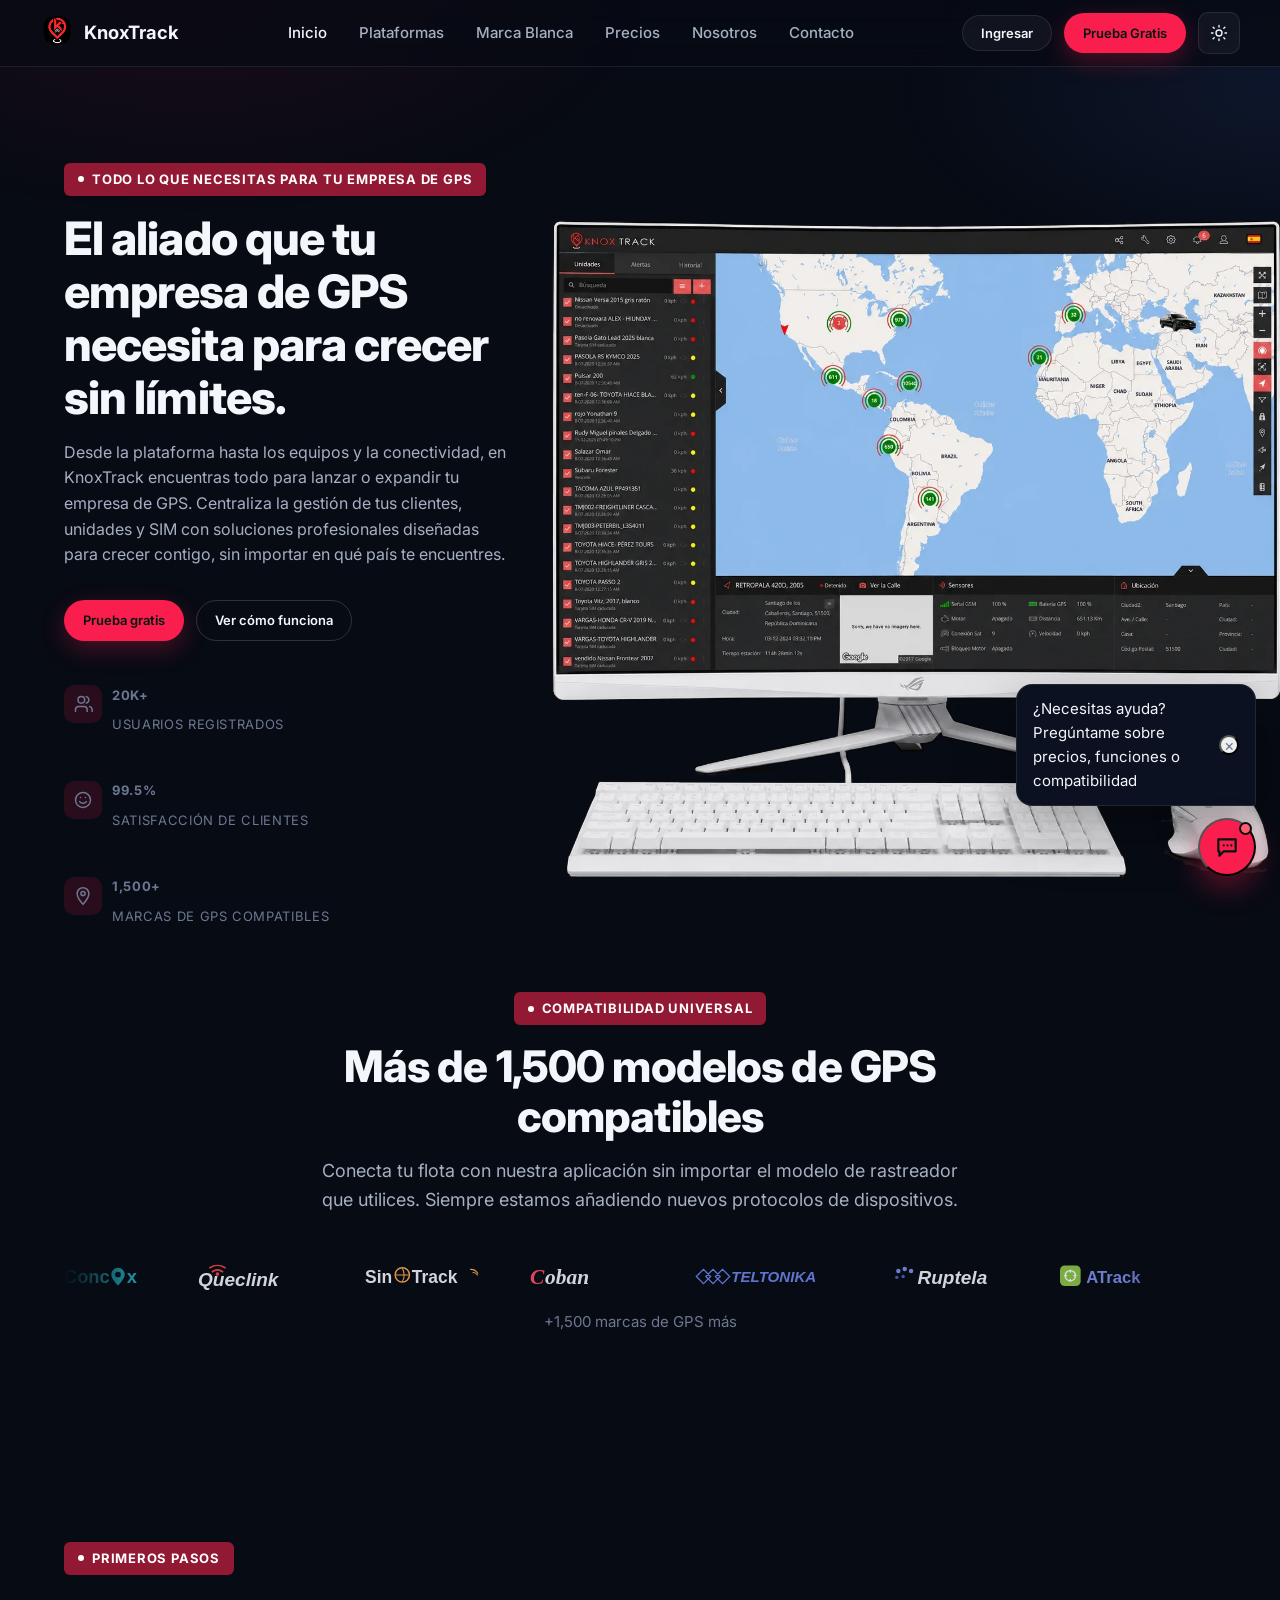
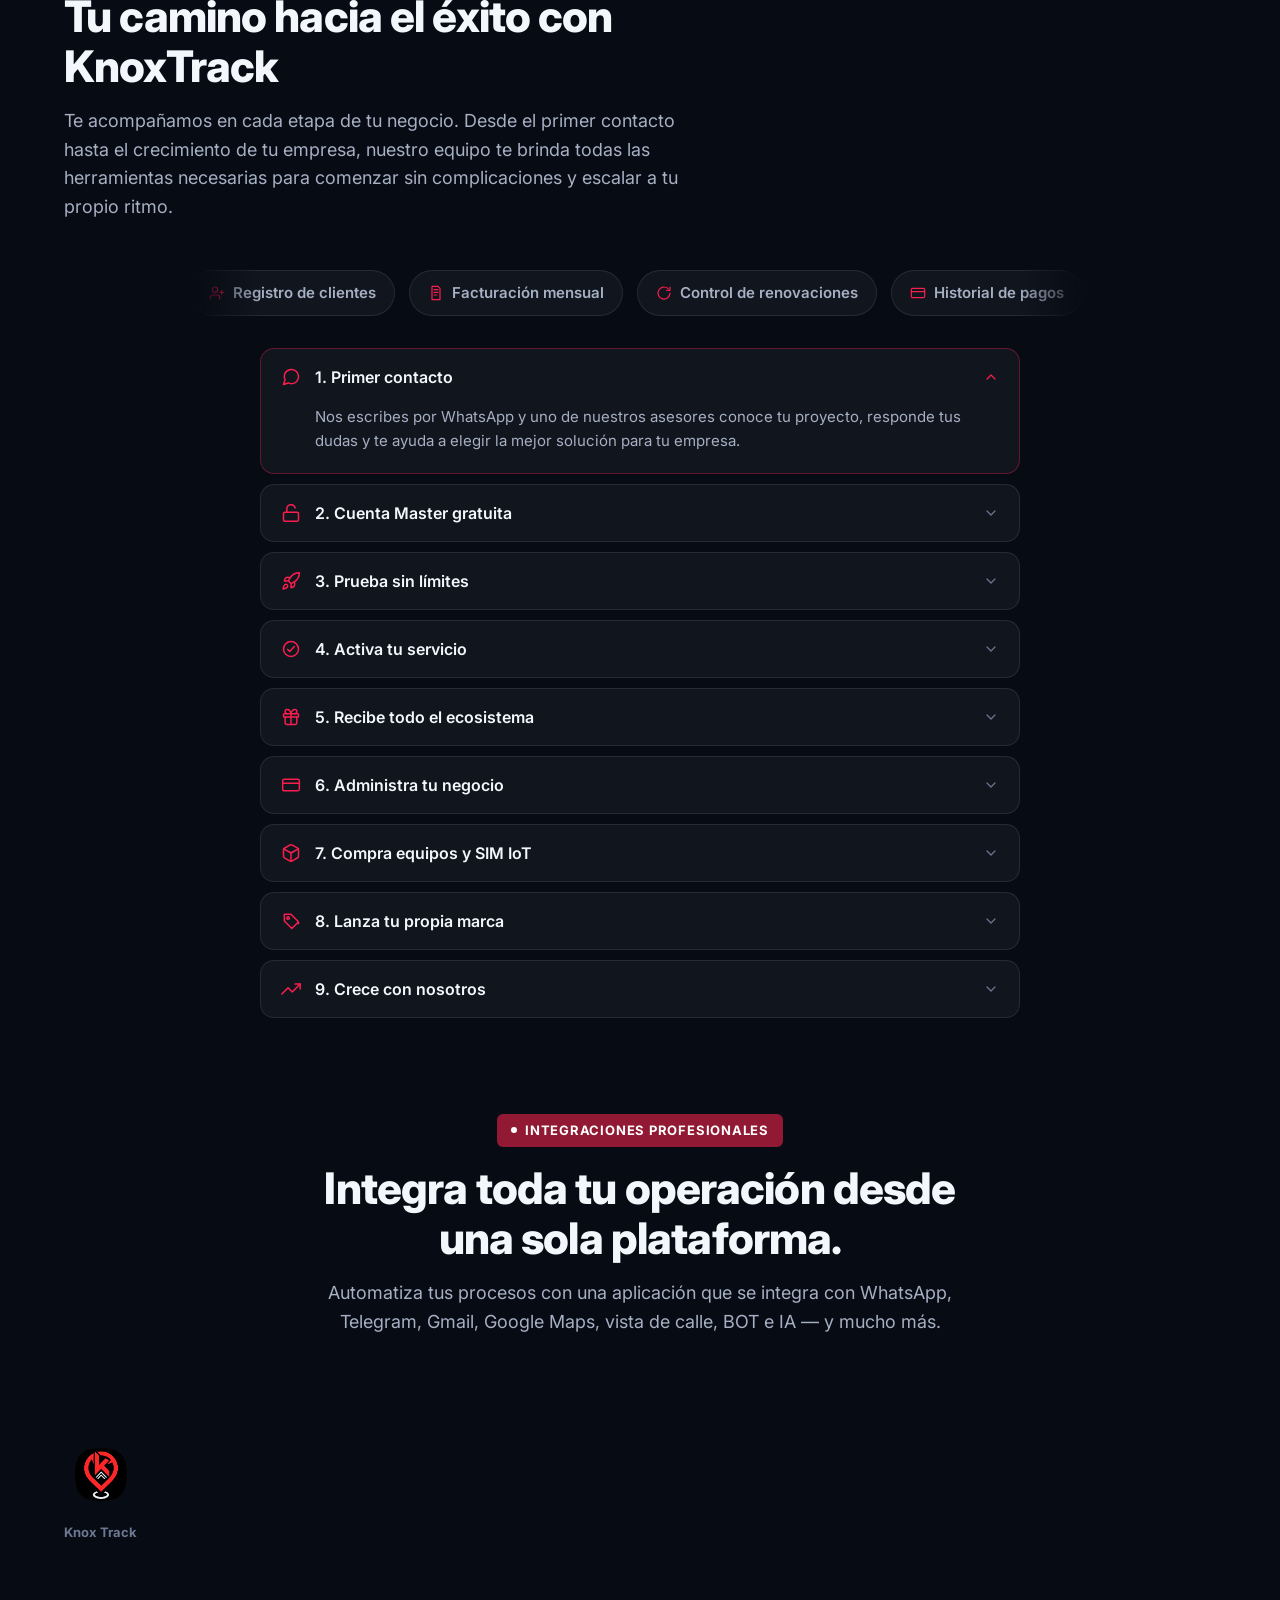
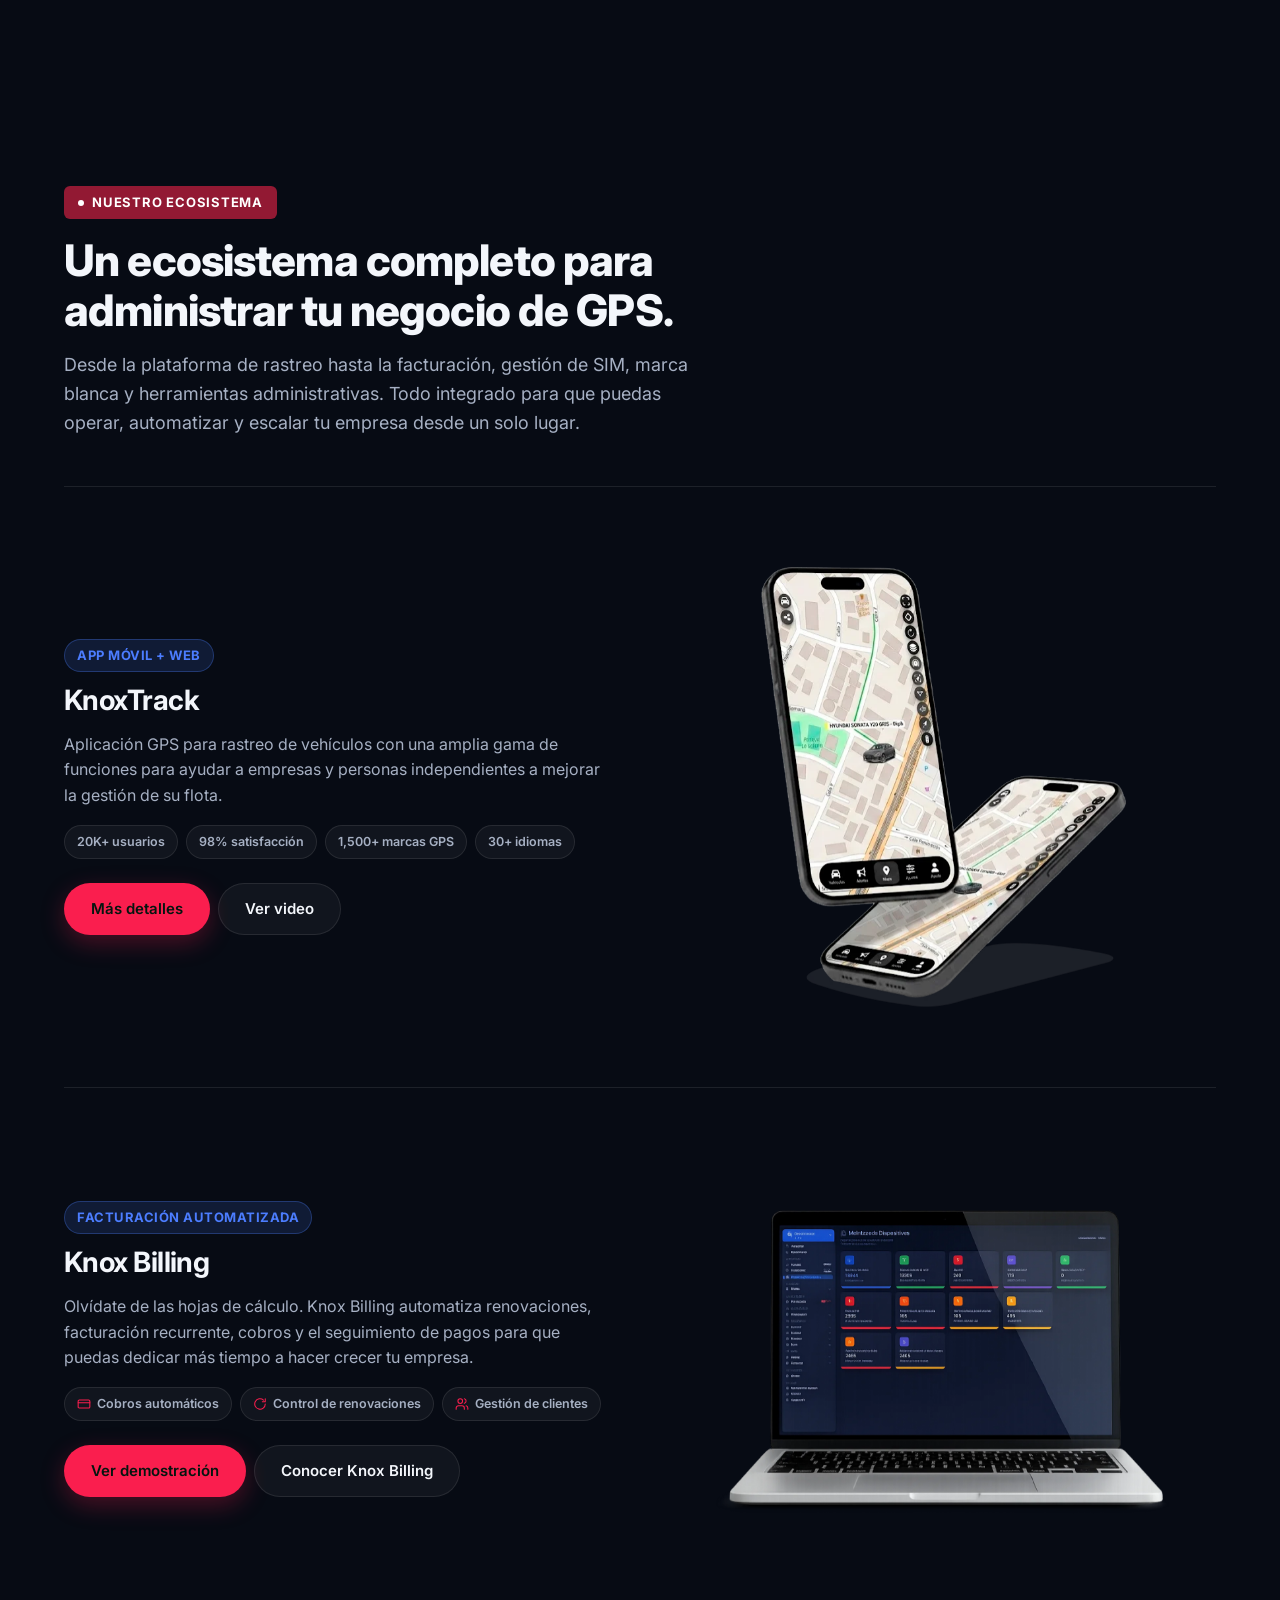
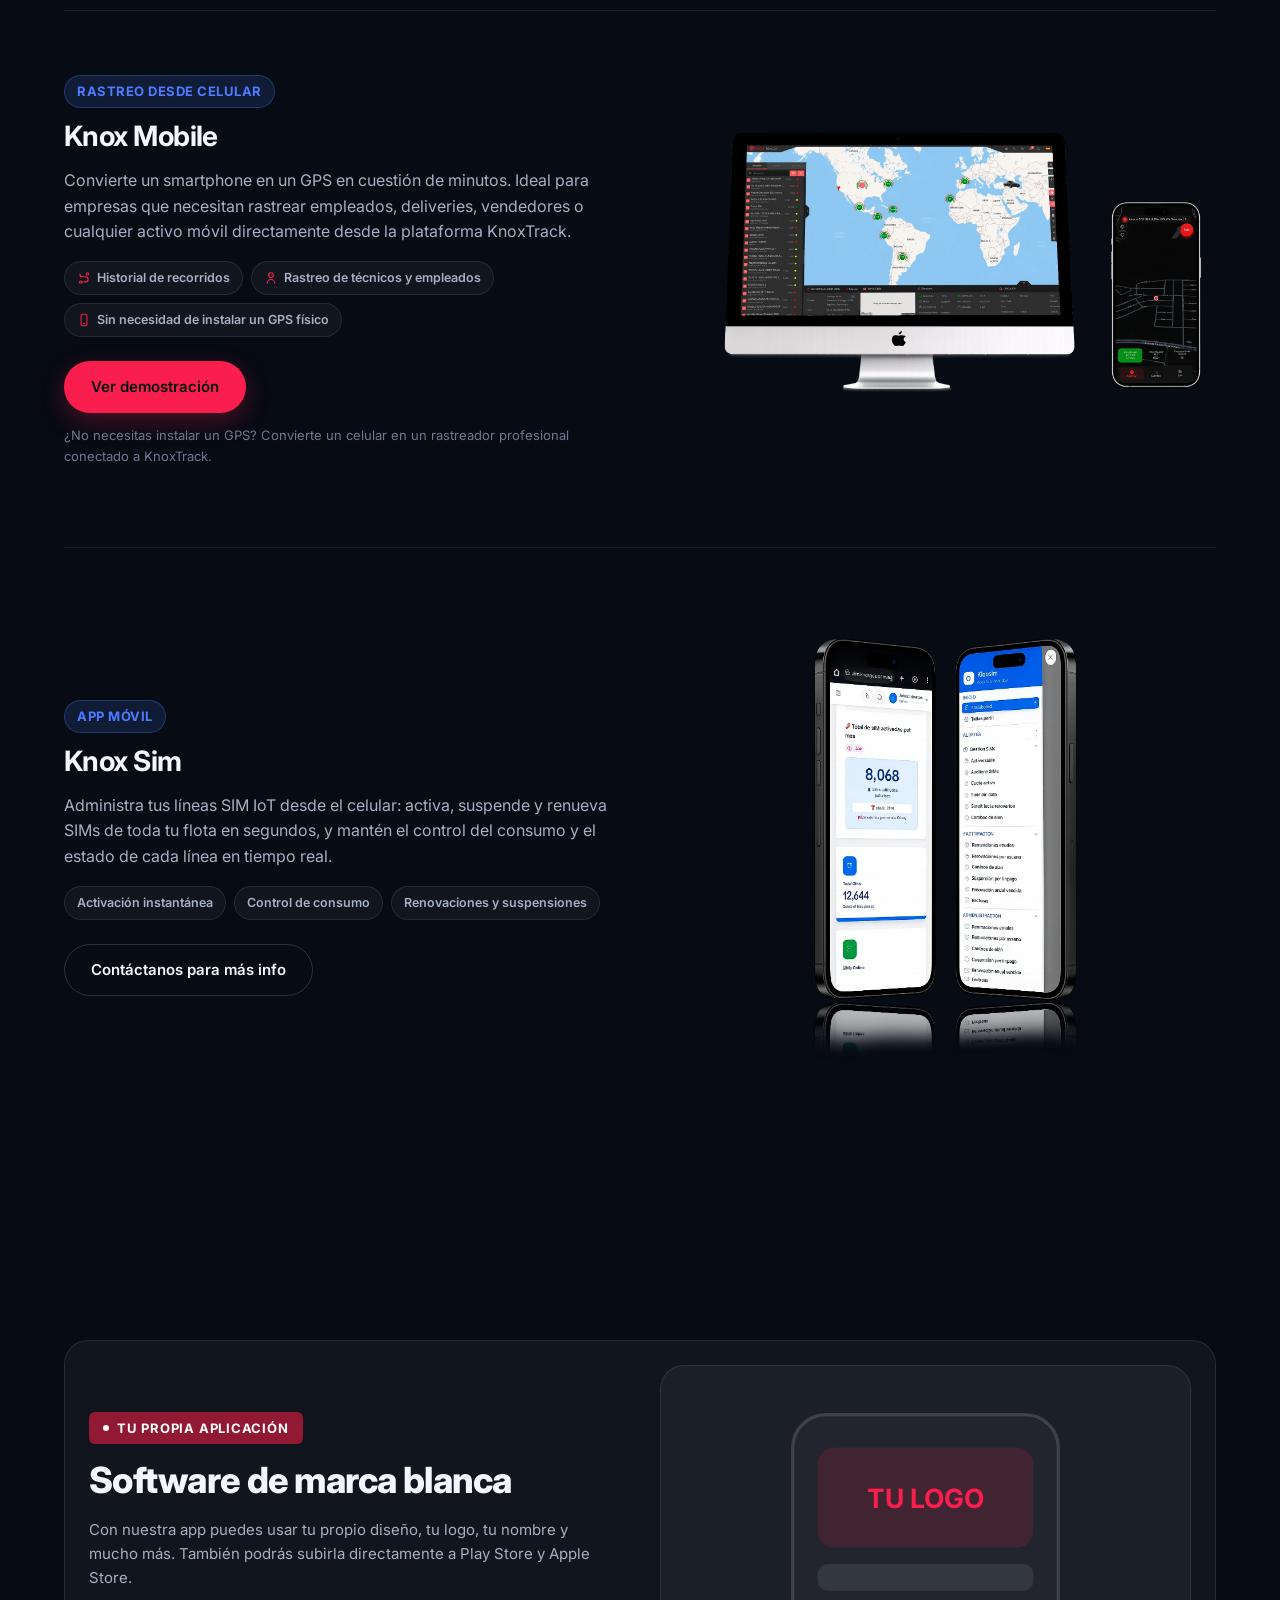
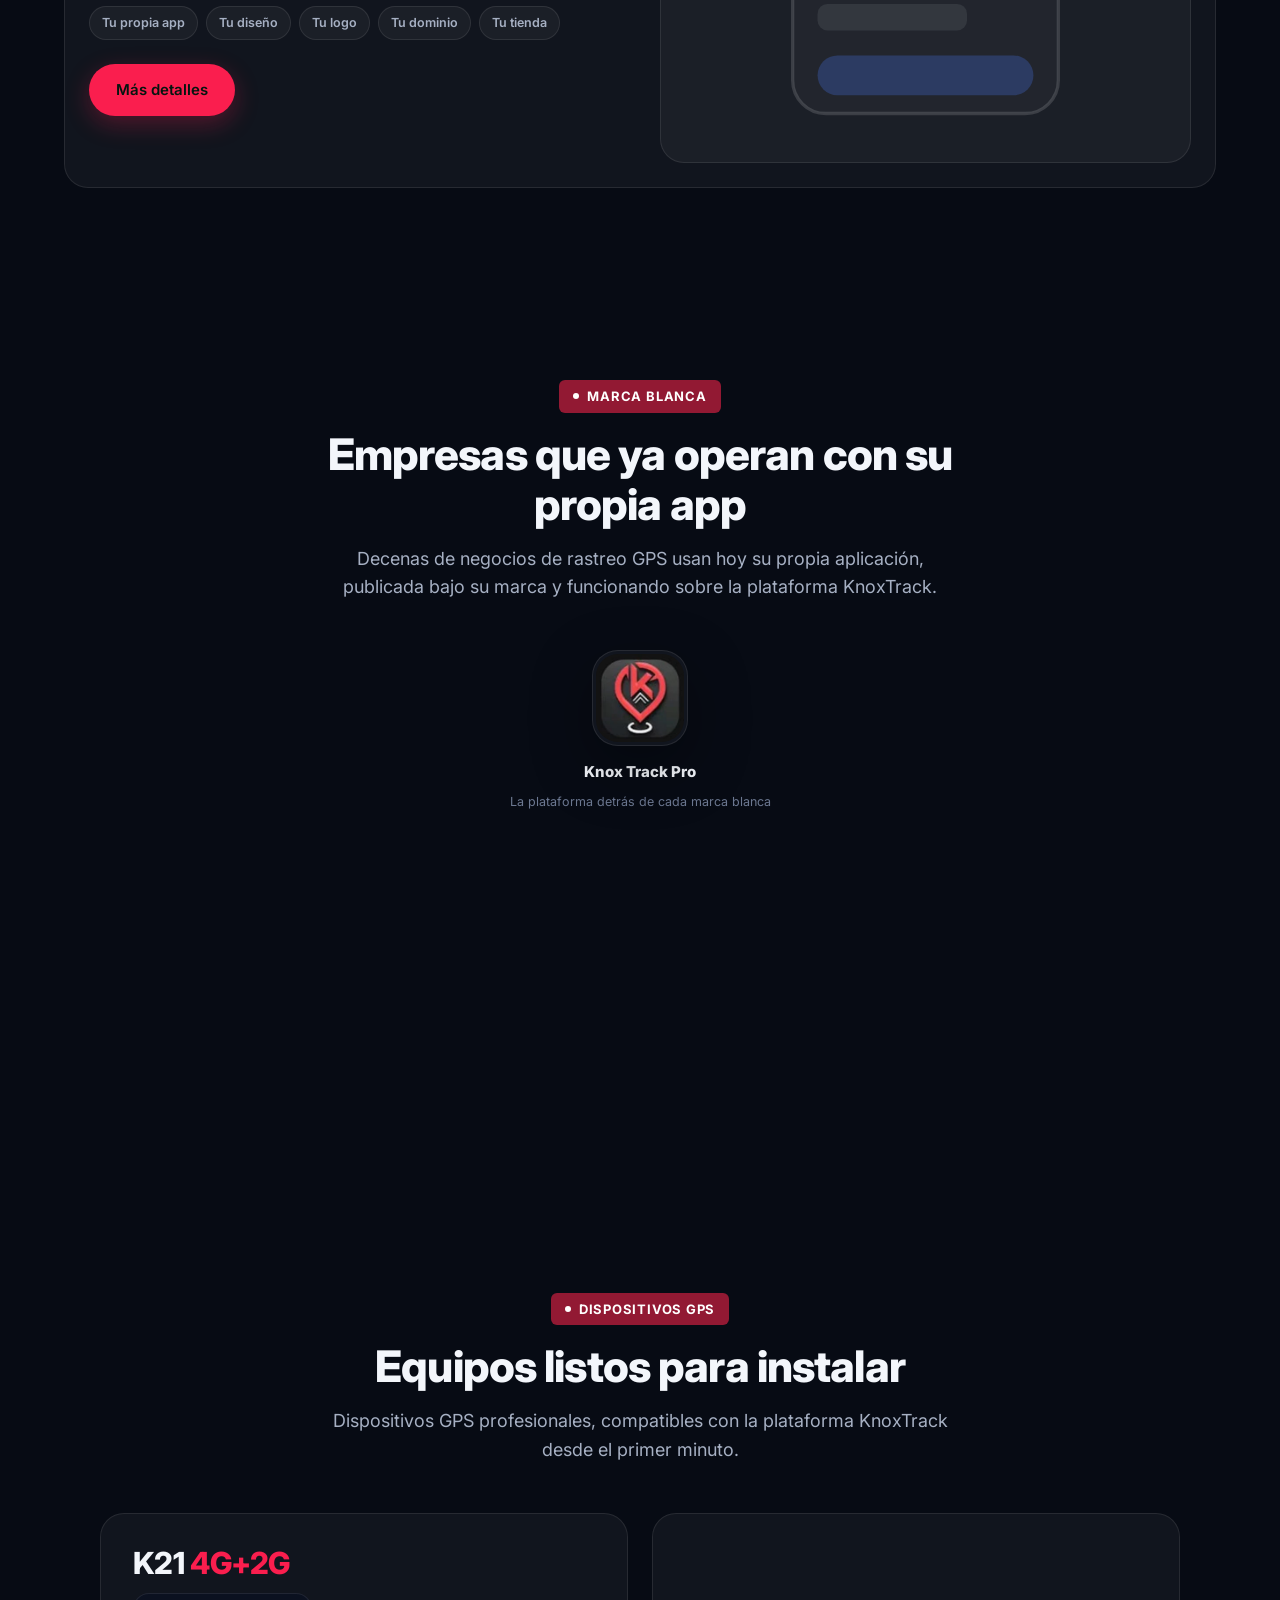
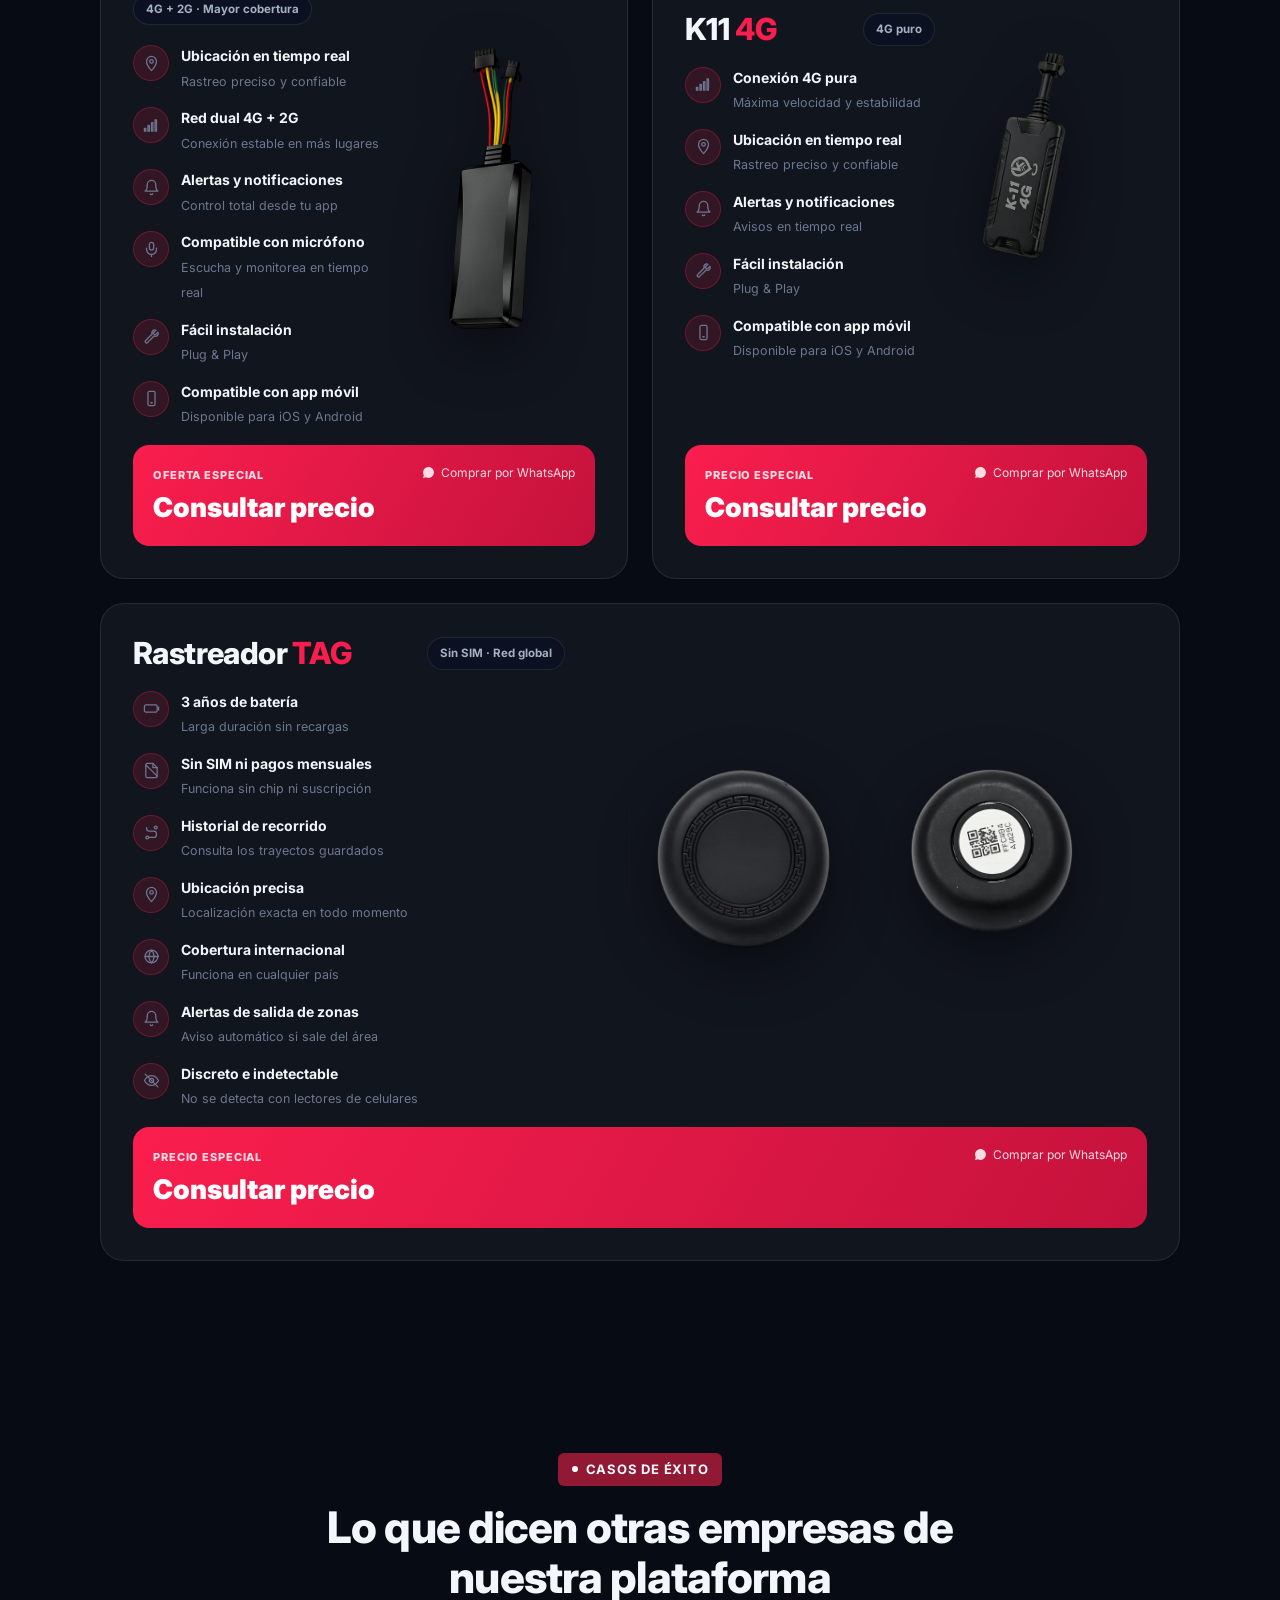
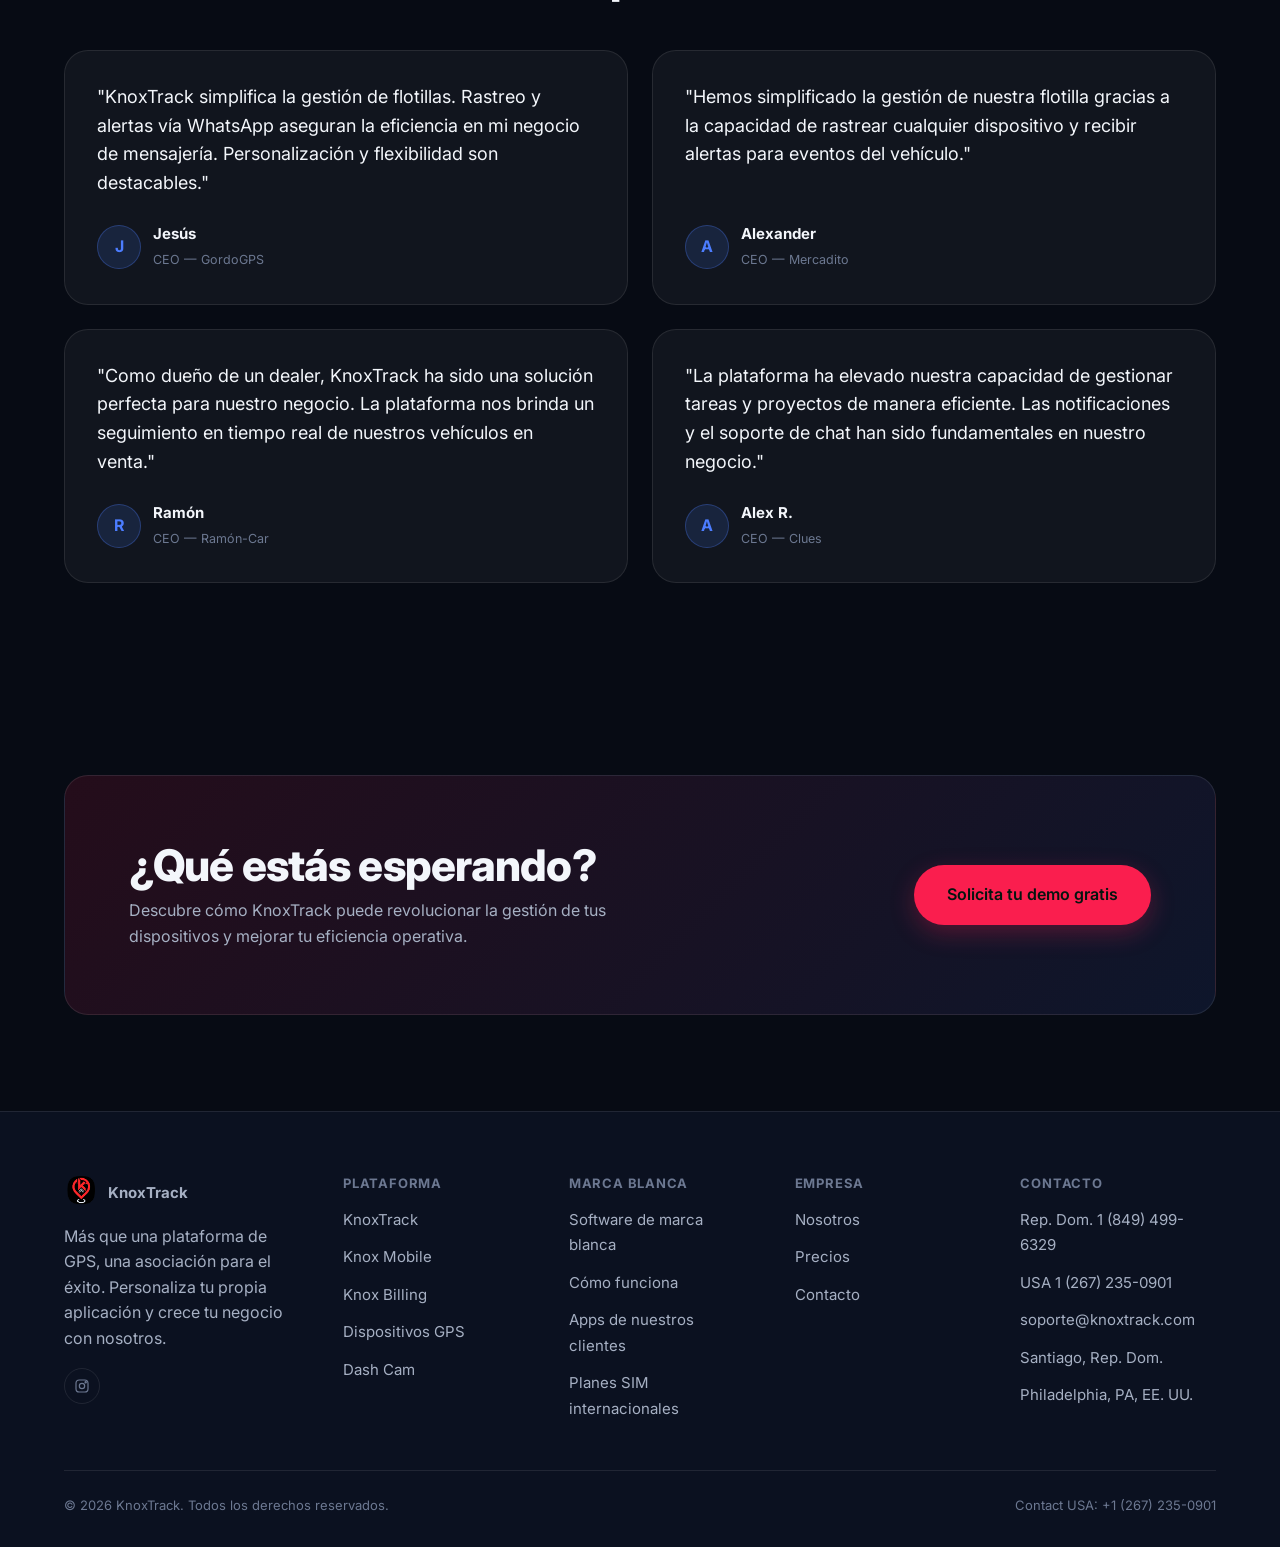
==== commit 9bb9385f: "Add files via upload" ====
--- a/index.html
+++ b/index.html
@@ -37,7 +37,6 @@
 <link rel="manifest" href="site.webmanifest">
 <meta name="theme-color" content="#070b14">
 <link rel="stylesheet" href="styles.css">
-<style>.sim-hero{--sim-card-src:url("assets/sim-card.png")}</style>
 <meta property="og:type" content="website">
 <meta property="og:site_name" content="KnoxTrack">
 <meta property="og:locale" content="es_DO">
@@ -137,38 +136,6 @@
   </div>
 </section>
 
-<!-- SIM IoT -->
-<section class="section" style="padding-top:0">
-  <div class="container">
-    <div class="card w6 reveal split-grid split-grid-sim">
-      <div>
-        <span class="eyebrow"><span class="dot"></span> SIM IoT diseñadas para empresas de rastreo GPS.</span>
-        <h2 style="font-size:var(--fs-2xl)">Conéctate sin límites, dondequiera que estés</h2>
-        <p>Equipa tus GPS con SIM IoT de alta disponibilidad, cobertura internacional y gestión centralizada. Simplifica la administración de tus líneas y ofrece un servicio más confiable a tus clientes.</p>
-        <a href="precios.html#sim" class="btn btn-outline">Ver planes SIM</a>
-      </div>
-      <div class="sim-hero" id="simHero" aria-hidden="true">
-        <span class="sim-hero-aurora"></span>
-        <div class="sim-hero-scene">
-          <div class="sim-hero-float">
-            <div class="sim-hero-tilt" id="simTilt">
-              <span class="sim-hero-glow"></span>
-              <span class="sim-hero-img"></span>
-              <span class="sim-hero-sheen" id="simSheen"></span>
-              <span class="sim-hero-rings">
-                <span class="sim-ring r1"></span>
-                <span class="sim-ring r2"></span>
-                <span class="sim-ring r3"></span>
-              </span>
-              <span class="sim-hero-reflection"></span>
-            </div>
-          </div>
-        </div>
-      </div>
-    </div>
-  </div>
-</section>
-
 <!-- Compatibilidad -->
 <section class="section" style="padding-top:0">
   <div class="container reveal">
@@ -424,6 +391,143 @@
     </div>
   </div>
 </section>
+
+<!-- NUESTRAS APLICACIONES -->
+<section class="section">
+  <div class="container">
+    <div class="section-head reveal">
+      <span class="eyebrow"><span class="dot"></span> Nuestro ecosistema</span>
+      <h2>Un ecosistema completo para administrar tu negocio de GPS.</h2>
+      <p>Desde la plataforma de rastreo hasta la facturación, gestión de SIM, marca blanca y herramientas administrativas. Todo integrado para que puedas operar, automatizar y escalar tu empresa desde un solo lugar.</p>
+    </div>
+
+    <div class="app-row reveal">
+      <div>
+        <span class="app-tag">App móvil + web</span>
+        <h3 style="font-size:var(--fs-xl)">KnoxTrack</h3>
+        <p>Aplicación GPS para rastreo de vehículos con una amplia gama de funciones para ayudar a empresas y personas independientes a mejorar la gestión de su flota.</p>
+        <div class="app-feats">
+          <span class="pill">20K+ usuarios</span><span class="pill">98% satisfacción</span><span class="pill">1,500+ marcas GPS</span><span class="pill">30+ idiomas</span>
+        </div>
+        <div class="flex gap-2"><a href="producto.html" class="btn btn-primary">Más detalles</a><button type="button" class="btn btn-ghost video-trigger" data-video="Rs0UWJP566Q">Ver video</button></div>
+      </div>
+      <div class="app-visual app-visual-mockup">
+        <img src="assets/app-visual-video.webp" alt="App de KnoxTrack mostrando el mapa de rastreo GPS en el teléfono" width="553" height="666" loading="lazy">
+      </div>
+    </div>
+
+    <div class="app-row reveal" id="system">
+      <div>
+        <span class="app-tag">Facturación automatizada</span>
+        <h3 style="font-size:var(--fs-xl)">Knox Billing</h3>
+        <p>Olvídate de las hojas de cálculo. Knox Billing automatiza renovaciones, facturación recurrente, cobros y el seguimiento de pagos para que puedas dedicar más tiempo a hacer crecer tu empresa.</p>
+        <div class="app-feats"><span class="pill"><svg width='14' height='14' viewBox='0 0 24 24' fill='none' stroke='currentColor' stroke-width='1.8' stroke-linecap='round' stroke-linejoin='round'><rect x='2' y='5' width='20' height='14' rx='2'/><path d='M2 10h20'/></svg> Cobros automáticos</span><span class="pill"><svg width='14' height='14' viewBox='0 0 24 24' fill='none' stroke='currentColor' stroke-width='1.8' stroke-linecap='round' stroke-linejoin='round'><path d='M21 12a9 9 0 1 1-3-6.7'/><path d='M21 3v5h-5'/></svg> Control de renovaciones</span><span class="pill"><svg width='14' height='14' viewBox='0 0 24 24' fill='none' stroke='currentColor' stroke-width='1.8' stroke-linecap='round' stroke-linejoin='round'><path d='M16 21v-2a4 4 0 0 0-4-4H6a4 4 0 0 0-4 4v2'/><circle cx='9' cy='7' r='4'/><path d='M22 21v-2a4 4 0 0 0-3-3.87'/><path d='M16 3.13a4 4 0 0 1 0 7.75'/></svg> Gestión de clientes</span></div>
+        <div class="flex gap-2"><a href="producto.html#system" class="btn btn-primary">Ver demostración</a><button type="button" class="btn btn-ghost video-trigger" data-video="Rs0UWJP566Q">Conocer Knox Billing</button></div>
+      </div>
+      <div class="app-visual app-visual-mockup">
+        <img src="assets/app-visual-billing.webp" alt="Panel web de Knox Billing mostrando métricas de dispositivos" width="1536" height="1024" loading="lazy">
+      </div>
+    </div>
+
+    <div class="app-row reverse reveal" id="master">
+      <div>
+        <span class="app-tag">Rastreo desde celular</span>
+        <h3 style="font-size:var(--fs-xl)">Knox Mobile</h3>
+        <p>Convierte un smartphone en un GPS en cuestión de minutos. Ideal para empresas que necesitan rastrear empleados, deliveries, vendedores o cualquier activo móvil directamente desde la plataforma KnoxTrack.</p>
+        <div class="app-feats"><span class="pill"><svg width='14' height='14' viewBox='0 0 24 24' fill='none' stroke='currentColor' stroke-width='1.8' stroke-linecap='round' stroke-linejoin='round'><circle cx='6' cy='19' r='2'/><circle cx='18' cy='5' r='2'/><path d='M8 19h7a4 4 0 0 0 4-4v-1a4 4 0 0 0-4-4H9a4 4 0 0 1-4-4V5'/></svg> Historial de recorridos</span><span class="pill"><svg width='14' height='14' viewBox='0 0 24 24' fill='none' stroke='currentColor' stroke-width='1.8' stroke-linecap='round' stroke-linejoin='round'><circle cx='12' cy='7' r='4'/><path d='M5.5 21a6.5 6.5 0 0 1 13 0'/></svg> Rastreo de técnicos y empleados</span><span class="pill"><svg width='14' height='14' viewBox='0 0 24 24' fill='none' stroke='currentColor' stroke-width='1.8' stroke-linecap='round' stroke-linejoin='round'><rect x='7' y='2' width='10' height='20' rx='2'/><path d='M11 18h2'/></svg> Sin necesidad de instalar un GPS físico</span></div>
+        <div class="flex gap-2"><a href="producto.html#master" class="btn btn-primary">Ver demostración</a></div><p class="app-cta-note">¿No necesitas instalar un GPS? Convierte un celular en un rastreador profesional conectado a KnoxTrack.</p>
+      </div>
+      <div class="app-visual app-visual-mockup app-visual-desktop has-phone">
+        <img src="assets/dashboard-hero.webp" alt="Knox Mobile: rastreo desde celular mostrando el mapa mundial de rastreo GPS en tiempo real" width="1536" height="1024" loading="lazy">
+        <img class="app-visual-phone" src="assets/knox-mobile-phone.webp" alt="Vista móvil de KnoxTrack: rastreo y alarma SOS desde la app en el celular" width="1024" height="1536" loading="lazy">
+      </div>
+    </div>
+
+    <div class="app-row reveal" id="knoxsim">
+      <div>
+        <span class="app-tag">App móvil</span>
+        <h3 style="font-size:var(--fs-xl)">Knox Sim</h3>
+        <p>Administra tus líneas SIM IoT desde el celular: activa, suspende y renueva SIMs de toda tu flota en segundos, y mantén el control del consumo y el estado de cada línea en tiempo real.</p>
+        <div class="app-feats"><span class="pill">Activación instantánea</span><span class="pill">Control de consumo</span><span class="pill">Renovaciones y suspensiones</span></div>
+        <a href="contacto.html" class="btn btn-outline">Contáctanos para más info</a>
+      </div>
+      <div class="app-visual app-visual-mockup">
+        <img src="assets/app-visual-info.webp" alt="App Knox Sim mostrando el panel de gestión y el total de SIMs activas" width="1024" height="1536" loading="eager" fetchpriority="high">
+      </div>
+    </div>
+  </div>
+</section>
+
+<!-- MARCA BLANCA -->
+<section class="section">
+  <div class="container">
+    <div class="card w6 reveal split-grid split-grid-wl">
+      <div>
+        <span class="eyebrow"><span class="dot"></span> Tu propia aplicación</span>
+        <h2 style="font-size:var(--fs-2xl)">Software de marca blanca</h2>
+        <p>Con nuestra app puedes usar tu propio diseño, tu logo, tu nombre y mucho más. También podrás subirla directamente a Play Store y Apple Store.</p>
+        <div class="app-feats">
+          <span class="pill">Tu propia app</span><span class="pill">Tu diseño</span><span class="pill">Tu logo</span><span class="pill">Tu dominio</span><span class="pill">Tu tienda</span>
+        </div>
+        <a href="marcablanca.html" class="btn btn-primary">Más detalles</a>
+      </div>
+      <div class="app-visual" style="min-height:220px">
+        <svg width="100%" viewBox="0 0 280 200" fill="none">
+          <rect x="60" y="10" width="160" height="180" rx="20" fill="rgba(255,255,255,0.03)" stroke="rgba(255,255,255,0.14)" stroke-width="2"/>
+          <rect x="75" y="30" width="130" height="60" rx="10" fill="rgba(250,30,78,0.14)"/>
+          <text x="140" y="66" text-anchor="middle" font-family="Inter, sans-serif" font-size="16" fill="#fa1e4e" font-weight="700">TU LOGO</text>
+          <rect x="75" y="100" width="130" height="16" rx="6" fill="rgba(255,255,255,0.08)"/>
+          <rect x="75" y="124" width="90" height="16" rx="6" fill="rgba(255,255,255,0.08)"/>
+          <rect x="75" y="155" width="130" height="24" rx="12" fill="rgba(76,125,255,0.25)"/>
+        </svg>
+      </div>
+    </div>
+  </div>
+</section>
+
+
+
+<!-- MARCA BLANCA: APPS PUBLICADAS -->
+<section class="section">
+  <div class="container reveal">
+    <div class="section-head center">
+      <span class="eyebrow"><span class="dot"></span> Marca Blanca</span>
+      <h2>Empresas que ya operan con su propia app</h2>
+      <p>Decenas de negocios de rastreo GPS usan hoy su propia aplicación, publicada bajo su marca y funcionando sobre la plataforma KnoxTrack.</p>
+    </div>
+
+    <div class="wl-showcase" id="wlShowcase">
+      <div class="wlhero-stage">
+        <div class="wlhero-icon-wrap">
+          <img class="wlhero-icon-img" src="assets/wl/knoxtrackpro.webp" alt="Knox Track Pro" width="88" height="88">
+          <svg class="wlhero-cursor" width="24" height="24" viewBox="0 0 24 24"><path d="M4 2 L4 19.4 L8.3 15.6 L10.9 21.6 L13.7 20.4 L11.1 14.4 L17.3 14.4 Z" fill="#ffffff" stroke="#14171c" stroke-width="1.1" stroke-linejoin="round" stroke-linecap="round"/></svg>
+          <span class="wlhero-ripple"></span>
+          <span class="wlhero-shock"></span>
+        </div>
+        <span class="wlhero-label">Knox Track Pro</span>
+        <span class="wlhero-sub">La plataforma detrás de cada marca blanca</span>
+        <svg class="wlhero-arrow" width="18" height="18" viewBox="0 0 24 24" fill="none" stroke="currentColor" stroke-width="2" stroke-linecap="round" stroke-linejoin="round"><path d="M12 5v14M5 12l7 7 7-7"/></svg>
+      </div>
+
+      <div class="wl-grid" id="wlGrid">
+        <div class="wl-item"><div class="wl-item-icon"><img src="assets/wl/gordogps.webp" alt="Gordo GPS" loading="lazy" width="64" height="64"></div><span>Gordo GPS</span></div>
+        <div class="wl-item"><div class="wl-item-icon"><img src="assets/wl/jhonattangps.webp" alt="Jhonattan GPS" loading="lazy" width="64" height="64"></div><span>Jhonattan GPS</span></div>
+        <div class="wl-item"><div class="wl-item-icon"><img src="assets/wl/domitrack.webp" alt="Domi Track" loading="lazy" width="64" height="64"></div><span>Domi Track</span></div>
+        <div class="wl-item"><div class="wl-item-icon"><img src="assets/wl/penngps.webp" alt="Penn GPS" loading="lazy" width="64" height="64"></div><span>Penn GPS</span></div>
+        <div class="wl-item"><div class="wl-item-icon"><img src="assets/wl/ltztrack.webp" alt="LTZ Track" loading="lazy" width="64" height="64"></div><span>LTZ Track</span></div>
+        <div class="wl-item"><div class="wl-item-icon"><img src="assets/wl/caintrack.webp" alt="Cain Track" loading="lazy" width="64" height="64"></div><span>Cain Track</span></div>
+        <div class="wl-item"><div class="wl-item-icon"><img src="assets/wl/ruta360.webp" alt="Ruta 360" loading="lazy" width="64" height="64"></div><span>Ruta 360</span></div>
+        <div class="wl-item"><div class="wl-item-icon"><img src="assets/wl/infotrack.webp" alt="InfoTrack" loading="lazy" width="64" height="64"></div><span>InfoTrack</span></div>
+        <div class="wl-item"><div class="wl-item-icon"><img src="assets/wl/luxgps.webp" alt="LUX GPS" loading="lazy" width="64" height="64"></div><span>LUX GPS</span></div>
+        <div class="wl-item"><div class="wl-item-icon"><img src="assets/wl/arxfortress.webp" alt="ARX by Fortress" loading="lazy" width="64" height="64"></div><span>ARX by Fortress</span></div>
+        <div class="wl-item"><div class="wl-item-icon"><img src="assets/wl/mcgps.webp" alt="MCGPS" loading="lazy" width="64" height="64"></div><span>MCGPS</span></div>
+        <div class="wl-item"><div class="wl-item-icon"><img src="assets/wl/ightrackpro.webp" alt="IGH Track Pro" loading="lazy" width="64" height="64"></div><span>IGH Track Pro</span></div>
+      </div>
+    </div>
+  </div>
+</section>
+
+
 
 <!-- DISPOSITIVOS GPS -->
 <section class="section" id="dispositivos">
@@ -505,143 +609,6 @@
   </div>
 </section>
 
-<!-- MARCA BLANCA: APPS PUBLICADAS -->
-<section class="section">
-  <div class="container reveal">
-    <div class="section-head center">
-      <span class="eyebrow"><span class="dot"></span> Marca Blanca</span>
-      <h2>Empresas que ya operan con su propia app</h2>
-      <p>Decenas de negocios de rastreo GPS usan hoy su propia aplicación, publicada bajo su marca y funcionando sobre la plataforma KnoxTrack.</p>
-    </div>
-
-    <div class="wl-showcase" id="wlShowcase">
-      <div class="wlhero-stage">
-        <div class="wlhero-icon-wrap">
-          <img class="wlhero-icon-img" src="assets/wl/knoxtrackpro.webp" alt="Knox Track Pro" width="88" height="88">
-          <svg class="wlhero-cursor" width="24" height="24" viewBox="0 0 24 24"><path d="M4 2 L4 19.4 L8.3 15.6 L10.9 21.6 L13.7 20.4 L11.1 14.4 L17.3 14.4 Z" fill="#ffffff" stroke="#14171c" stroke-width="1.1" stroke-linejoin="round" stroke-linecap="round"/></svg>
-          <span class="wlhero-ripple"></span>
-          <span class="wlhero-shock"></span>
-        </div>
-        <span class="wlhero-label">Knox Track Pro</span>
-        <span class="wlhero-sub">La plataforma detrás de cada marca blanca</span>
-        <svg class="wlhero-arrow" width="18" height="18" viewBox="0 0 24 24" fill="none" stroke="currentColor" stroke-width="2" stroke-linecap="round" stroke-linejoin="round"><path d="M12 5v14M5 12l7 7 7-7"/></svg>
-      </div>
-
-      <div class="wl-grid" id="wlGrid">
-        <div class="wl-item"><div class="wl-item-icon"><img src="assets/wl/gordogps.webp" alt="Gordo GPS" loading="lazy" width="64" height="64"></div><span>Gordo GPS</span></div>
-        <div class="wl-item"><div class="wl-item-icon"><img src="assets/wl/jhonattangps.webp" alt="Jhonattan GPS" loading="lazy" width="64" height="64"></div><span>Jhonattan GPS</span></div>
-        <div class="wl-item"><div class="wl-item-icon"><img src="assets/wl/domitrack.webp" alt="Domi Track" loading="lazy" width="64" height="64"></div><span>Domi Track</span></div>
-        <div class="wl-item"><div class="wl-item-icon"><img src="assets/wl/penngps.webp" alt="Penn GPS" loading="lazy" width="64" height="64"></div><span>Penn GPS</span></div>
-        <div class="wl-item"><div class="wl-item-icon"><img src="assets/wl/ltztrack.webp" alt="LTZ Track" loading="lazy" width="64" height="64"></div><span>LTZ Track</span></div>
-        <div class="wl-item"><div class="wl-item-icon"><img src="assets/wl/caintrack.webp" alt="Cain Track" loading="lazy" width="64" height="64"></div><span>Cain Track</span></div>
-        <div class="wl-item"><div class="wl-item-icon"><img src="assets/wl/ruta360.webp" alt="Ruta 360" loading="lazy" width="64" height="64"></div><span>Ruta 360</span></div>
-        <div class="wl-item"><div class="wl-item-icon"><img src="assets/wl/infotrack.webp" alt="InfoTrack" loading="lazy" width="64" height="64"></div><span>InfoTrack</span></div>
-        <div class="wl-item"><div class="wl-item-icon"><img src="assets/wl/luxgps.webp" alt="LUX GPS" loading="lazy" width="64" height="64"></div><span>LUX GPS</span></div>
-        <div class="wl-item"><div class="wl-item-icon"><img src="assets/wl/arxfortress.webp" alt="ARX by Fortress" loading="lazy" width="64" height="64"></div><span>ARX by Fortress</span></div>
-        <div class="wl-item"><div class="wl-item-icon"><img src="assets/wl/mcgps.webp" alt="MCGPS" loading="lazy" width="64" height="64"></div><span>MCGPS</span></div>
-        <div class="wl-item"><div class="wl-item-icon"><img src="assets/wl/ightrackpro.webp" alt="IGH Track Pro" loading="lazy" width="64" height="64"></div><span>IGH Track Pro</span></div>
-      </div>
-    </div>
-  </div>
-</section>
-
-
-
-<!-- NUESTRAS APLICACIONES -->
-<section class="section">
-  <div class="container">
-    <div class="section-head reveal">
-      <span class="eyebrow"><span class="dot"></span> Nuestro ecosistema</span>
-      <h2>Un ecosistema completo para administrar tu negocio de GPS.</h2>
-      <p>Desde la plataforma de rastreo hasta la facturación, gestión de SIM, marca blanca y herramientas administrativas. Todo integrado para que puedas operar, automatizar y escalar tu empresa desde un solo lugar.</p>
-    </div>
-
-    <div class="app-row reveal" id="system">
-      <div>
-        <span class="app-tag">Facturación automatizada</span>
-        <h3 style="font-size:var(--fs-xl)">Knox Billing</h3>
-        <p>Olvídate de las hojas de cálculo. Knox Billing automatiza renovaciones, facturación recurrente, cobros y el seguimiento de pagos para que puedas dedicar más tiempo a hacer crecer tu empresa.</p>
-        <div class="app-feats"><span class="pill"><svg width='14' height='14' viewBox='0 0 24 24' fill='none' stroke='currentColor' stroke-width='1.8' stroke-linecap='round' stroke-linejoin='round'><rect x='2' y='5' width='20' height='14' rx='2'/><path d='M2 10h20'/></svg> Cobros automáticos</span><span class="pill"><svg width='14' height='14' viewBox='0 0 24 24' fill='none' stroke='currentColor' stroke-width='1.8' stroke-linecap='round' stroke-linejoin='round'><path d='M21 12a9 9 0 1 1-3-6.7'/><path d='M21 3v5h-5'/></svg> Control de renovaciones</span><span class="pill"><svg width='14' height='14' viewBox='0 0 24 24' fill='none' stroke='currentColor' stroke-width='1.8' stroke-linecap='round' stroke-linejoin='round'><path d='M16 21v-2a4 4 0 0 0-4-4H6a4 4 0 0 0-4 4v2'/><circle cx='9' cy='7' r='4'/><path d='M22 21v-2a4 4 0 0 0-3-3.87'/><path d='M16 3.13a4 4 0 0 1 0 7.75'/></svg> Gestión de clientes</span></div>
-        <div class="flex gap-2"><a href="producto.html#system" class="btn btn-primary">Ver demostración</a><button type="button" class="btn btn-ghost video-trigger" data-video="Rs0UWJP566Q">Conocer Knox Billing</button></div>
-      </div>
-      <div class="app-visual app-visual-mockup">
-        <img src="assets/app-visual-billing.webp" alt="Panel web de Knox Billing mostrando métricas de dispositivos" width="1536" height="1024" loading="lazy">
-      </div>
-    </div>
-
-    <div class="app-row reveal">
-      <div>
-        <span class="app-tag">App móvil + web</span>
-        <h3 style="font-size:var(--fs-xl)">KnoxTrack</h3>
-        <p>Aplicación GPS para rastreo de vehículos con una amplia gama de funciones para ayudar a empresas y personas independientes a mejorar la gestión de su flota.</p>
-        <div class="app-feats">
-          <span class="pill">20K+ usuarios</span><span class="pill">98% satisfacción</span><span class="pill">1,500+ marcas GPS</span><span class="pill">30+ idiomas</span>
-        </div>
-        <div class="flex gap-2"><a href="producto.html" class="btn btn-primary">Más detalles</a><button type="button" class="btn btn-ghost video-trigger" data-video="Rs0UWJP566Q">Ver video</button></div>
-      </div>
-      <div class="app-visual app-visual-mockup">
-        <img src="assets/app-visual-video.webp" alt="App de KnoxTrack mostrando el mapa de rastreo GPS en el teléfono" width="553" height="666" loading="lazy">
-      </div>
-    </div>
-
-    <div class="app-row reverse reveal" id="master">
-      <div>
-        <span class="app-tag">Rastreo desde celular</span>
-        <h3 style="font-size:var(--fs-xl)">Knox Mobile</h3>
-        <p>Convierte un smartphone en un GPS en cuestión de minutos. Ideal para empresas que necesitan rastrear empleados, deliveries, vendedores o cualquier activo móvil directamente desde la plataforma KnoxTrack.</p>
-        <div class="app-feats"><span class="pill"><svg width='14' height='14' viewBox='0 0 24 24' fill='none' stroke='currentColor' stroke-width='1.8' stroke-linecap='round' stroke-linejoin='round'><circle cx='6' cy='19' r='2'/><circle cx='18' cy='5' r='2'/><path d='M8 19h7a4 4 0 0 0 4-4v-1a4 4 0 0 0-4-4H9a4 4 0 0 1-4-4V5'/></svg> Historial de recorridos</span><span class="pill"><svg width='14' height='14' viewBox='0 0 24 24' fill='none' stroke='currentColor' stroke-width='1.8' stroke-linecap='round' stroke-linejoin='round'><circle cx='12' cy='7' r='4'/><path d='M5.5 21a6.5 6.5 0 0 1 13 0'/></svg> Rastreo de técnicos y empleados</span><span class="pill"><svg width='14' height='14' viewBox='0 0 24 24' fill='none' stroke='currentColor' stroke-width='1.8' stroke-linecap='round' stroke-linejoin='round'><rect x='7' y='2' width='10' height='20' rx='2'/><path d='M11 18h2'/></svg> Sin necesidad de instalar un GPS físico</span></div>
-        <div class="flex gap-2"><a href="producto.html#master" class="btn btn-primary">Ver demostración</a></div><p class="app-cta-note">¿No necesitas instalar un GPS? Convierte un celular en un rastreador profesional conectado a KnoxTrack.</p>
-      </div>
-      <div class="app-visual app-visual-mockup app-visual-desktop has-phone">
-        <img src="assets/dashboard-hero.webp" alt="Knox Mobile: rastreo desde celular mostrando el mapa mundial de rastreo GPS en tiempo real" width="1536" height="1024" loading="lazy">
-        <img class="app-visual-phone" src="assets/knox-mobile-phone.webp" alt="Vista móvil de KnoxTrack: rastreo y alarma SOS desde la app en el celular" width="1024" height="1536" loading="lazy">
-      </div>
-    </div>
-
-    <div class="app-row reveal" id="knoxsim">
-      <div>
-        <span class="app-tag">App móvil</span>
-        <h3 style="font-size:var(--fs-xl)">Knox Sim</h3>
-        <p>Administra tus líneas SIM IoT desde el celular: activa, suspende y renueva SIMs de toda tu flota en segundos, y mantén el control del consumo y el estado de cada línea en tiempo real.</p>
-        <div class="app-feats"><span class="pill">Activación instantánea</span><span class="pill">Control de consumo</span><span class="pill">Renovaciones y suspensiones</span></div>
-        <a href="contacto.html" class="btn btn-outline">Contáctanos para más info</a>
-      </div>
-      <div class="app-visual app-visual-mockup">
-        <img src="assets/app-visual-info.webp" alt="App Knox Sim mostrando el panel de gestión y el total de SIMs activas" width="1024" height="1536" loading="eager" fetchpriority="high">
-      </div>
-    </div>
-  </div>
-</section>
-
-<!-- MARCA BLANCA -->
-<section class="section">
-  <div class="container">
-    <div class="card w6 reveal split-grid split-grid-wl">
-      <div>
-        <span class="eyebrow"><span class="dot"></span> Tu propia aplicación</span>
-        <h2 style="font-size:var(--fs-2xl)">Software de marca blanca</h2>
-        <p>Con nuestra app puedes usar tu propio diseño, tu logo, tu nombre y mucho más. También podrás subirla directamente a Play Store y Apple Store.</p>
-        <div class="app-feats">
-          <span class="pill">Tu propia app</span><span class="pill">Tu diseño</span><span class="pill">Tu logo</span><span class="pill">Tu dominio</span><span class="pill">Tu tienda</span>
-        </div>
-        <a href="marcablanca.html" class="btn btn-primary">Más detalles</a>
-      </div>
-      <div class="app-visual" style="min-height:220px">
-        <svg width="100%" viewBox="0 0 280 200" fill="none">
-          <rect x="60" y="10" width="160" height="180" rx="20" fill="rgba(255,255,255,0.03)" stroke="rgba(255,255,255,0.14)" stroke-width="2"/>
-          <rect x="75" y="30" width="130" height="60" rx="10" fill="rgba(250,30,78,0.14)"/>
-          <text x="140" y="66" text-anchor="middle" font-family="Inter, sans-serif" font-size="16" fill="#fa1e4e" font-weight="700">TU LOGO</text>
-          <rect x="75" y="100" width="130" height="16" rx="6" fill="rgba(255,255,255,0.08)"/>
-          <rect x="75" y="124" width="90" height="16" rx="6" fill="rgba(255,255,255,0.08)"/>
-          <rect x="75" y="155" width="130" height="24" rx="12" fill="rgba(76,125,255,0.25)"/>
-        </svg>
-      </div>
-    </div>
-  </div>
-</section>
-
-
-
 <!-- TESTIMONIOS -->
 <section class="section">
   <div class="container reveal">
@@ -745,7 +712,7 @@
   <svg class="audio-fab-icon audio-fab-icon-playing" width="22" height="22" viewBox="0 0 24 24" fill="none" stroke="currentColor" stroke-width="2" stroke-linecap="round" stroke-linejoin="round"><rect x="6" y="5" width="4" height="14" rx="1"/><rect x="14" y="5" width="4" height="14" rx="1"/></svg>
   <svg class="audio-fab-icon audio-fab-icon-paused" width="22" height="22" viewBox="0 0 24 24" fill="none" stroke="currentColor" stroke-width="2" stroke-linecap="round" stroke-linejoin="round"><path d="M7 4.5v15l13-7.5Z"/></svg>
 </button>
-<audio id="siteAudio" src="assets/site-audio.mp3" preload="auto" loop></audio>
+<audio id="siteAudio" src="assets/site-audio.mp3" preload="auto"></audio>
 
 <div class="chat-widget" id="chatWidget">
   <div class="chat-notify" id="chatNotify" hidden>
--- a/styles.css
+++ b/styles.css
@@ -855,6 +855,15 @@
 
   .nav-toggle{ display:flex; }
   .nav-actions .btn-ghost{ display:none; }
+
+  /* Bigger, more comfortable mobile header: taller bar, larger logo and
+     touch targets (44px minimum) instead of the cramped default sizing. */
+  .nav-row{ padding: 16px 0; }
+  .brand{ font-size:1.1rem; gap:10px; }
+  .brand-mark{ width:36px; height:36px; }
+  .nav-actions{ gap:10px; }
+  .nav-actions .btn-sm{ padding:11px 18px; font-size:13px; }
+  .theme-toggle, .nav-toggle{ width:44px; height:44px; }
   .bento .card, .bento .card.w3, .bento .card.w4{ grid-column: span 6; }
   .check-grid{ grid-template-columns:1fr 1fr; }
   .tsm-track{ grid-template-columns:1fr; }
@@ -875,12 +884,12 @@
      wider than small phone viewports, pushing the hamburger off-screen
      (clipped by html,body{overflow-x:hidden}) so it never appeared. */
   .container{ padding: 0 var(--sp-4); }
-  .nav-row{ gap:8px; }
-  .brand{ font-size:1rem; gap:8px; }
-  .brand-mark{ width:28px; height:28px; }
-  .nav-actions{ gap:8px; }
-  .nav-actions .btn-sm{ padding:8px 13px; font-size:11px; }
-  .theme-toggle, .nav-toggle{ width:38px; height:38px; }
+  .nav-row{ gap:6px; padding: 14px 0; }
+  .brand{ font-size:1rem; gap:7px; }
+  .brand-mark{ width:32px; height:32px; }
+  .nav-actions{ gap:6px; }
+  .nav-actions .btn-sm{ padding:9px 14px; font-size:12px; }
+  .theme-toggle, .nav-toggle{ width:44px; height:44px; }
 }
 
 /* Light theme — fix up decorative mockup illustrations drawn with hardcoded
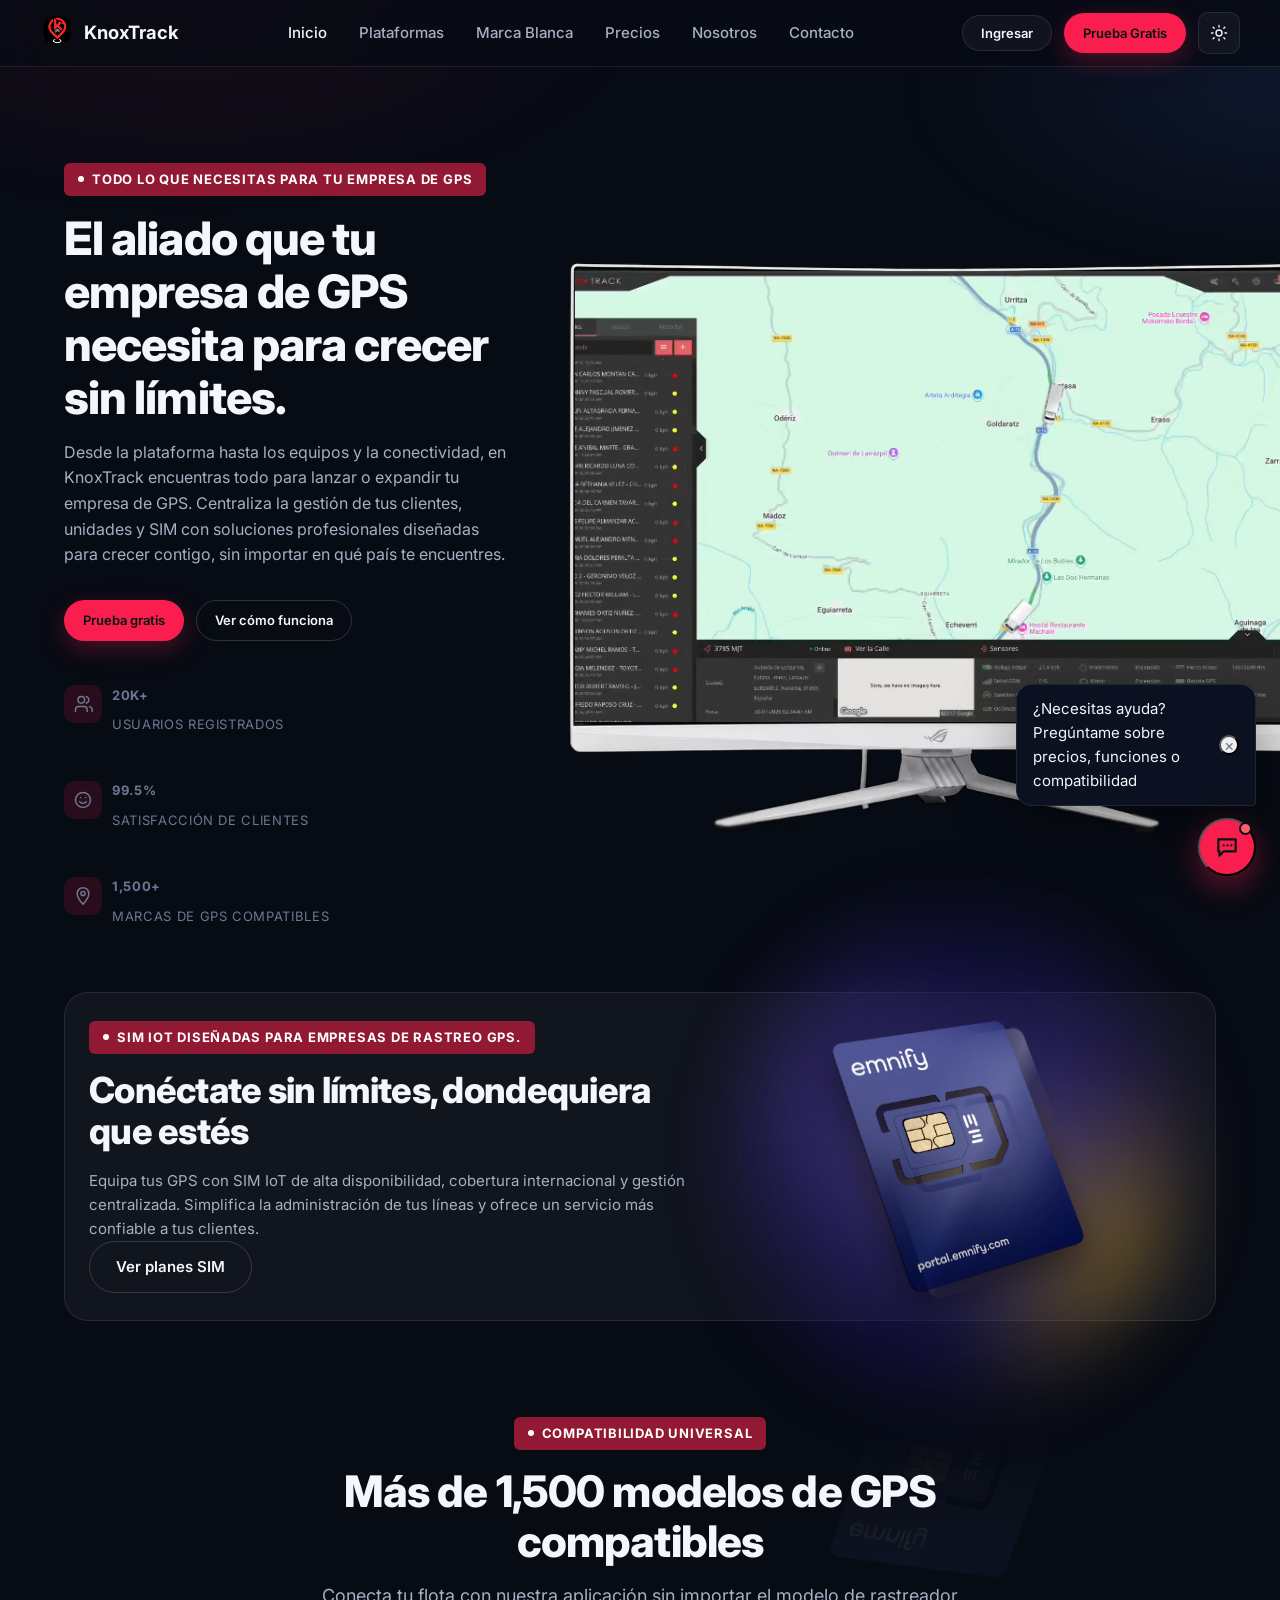
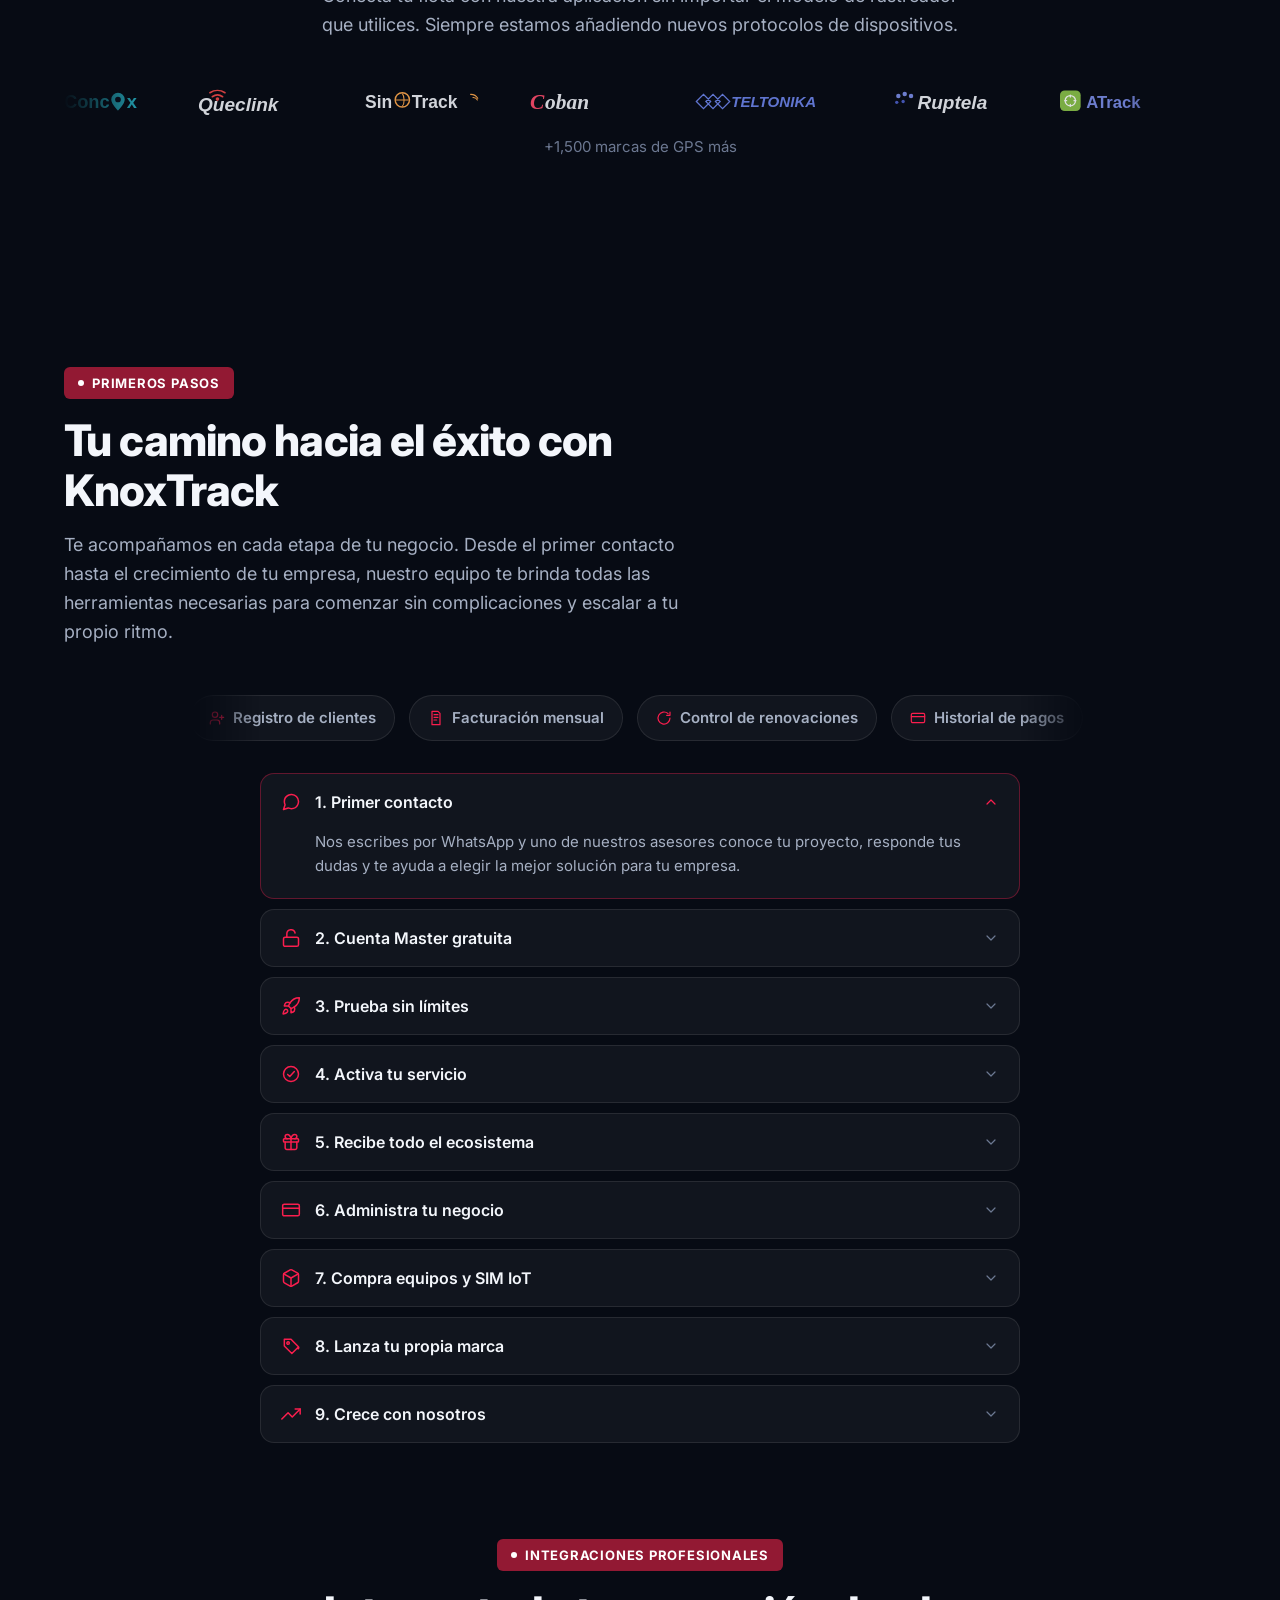
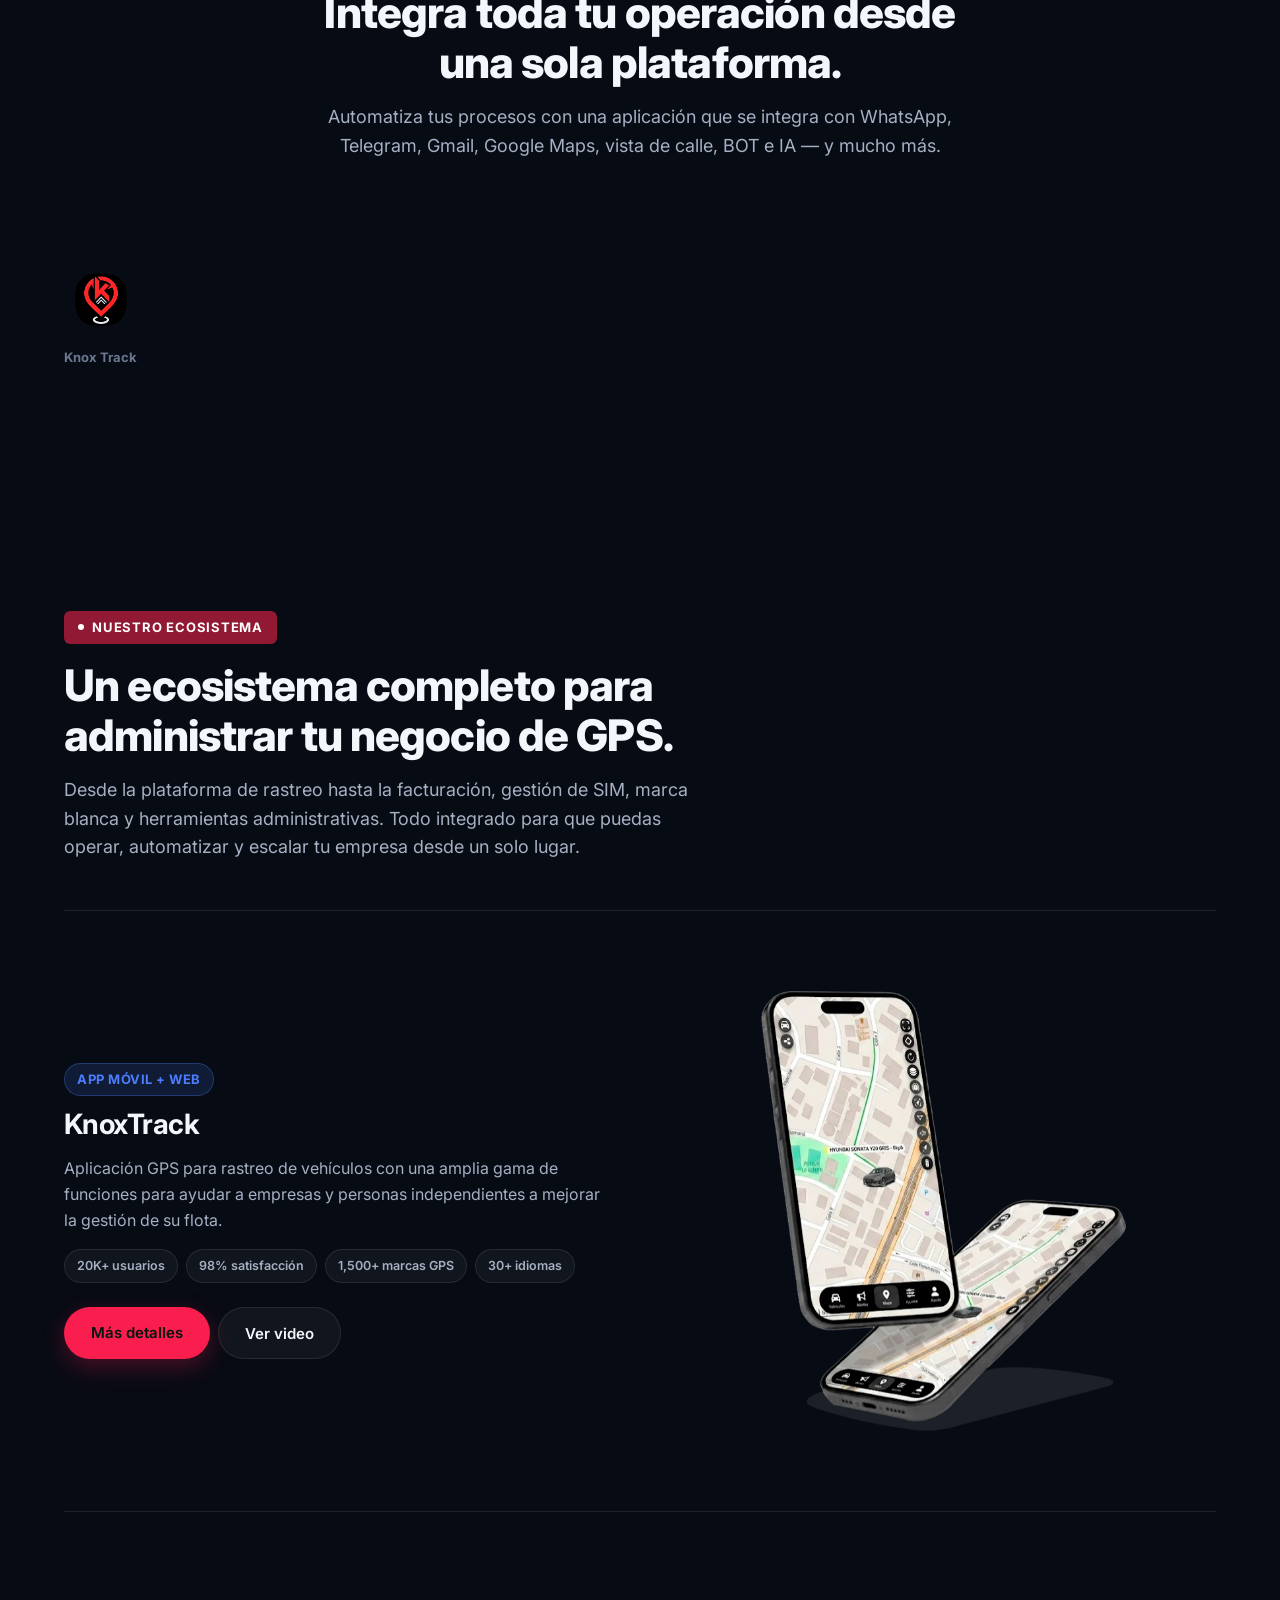
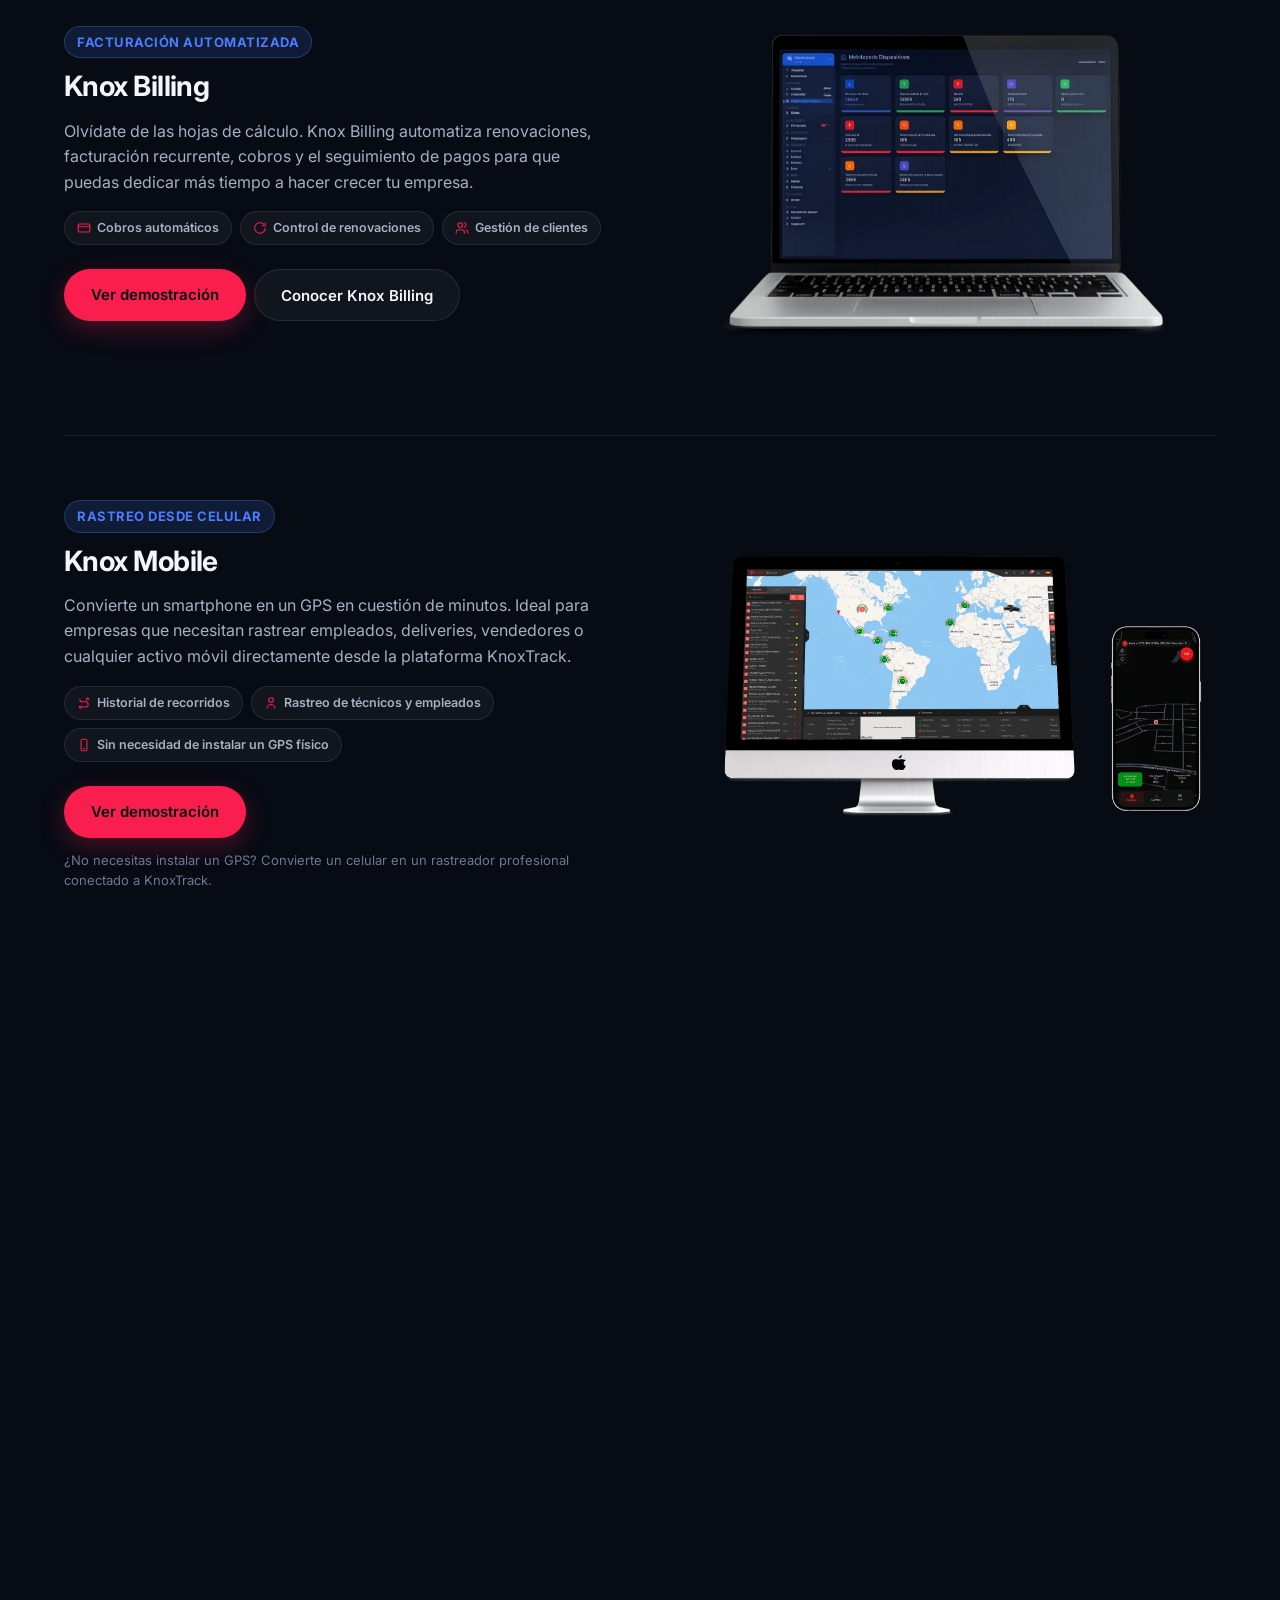
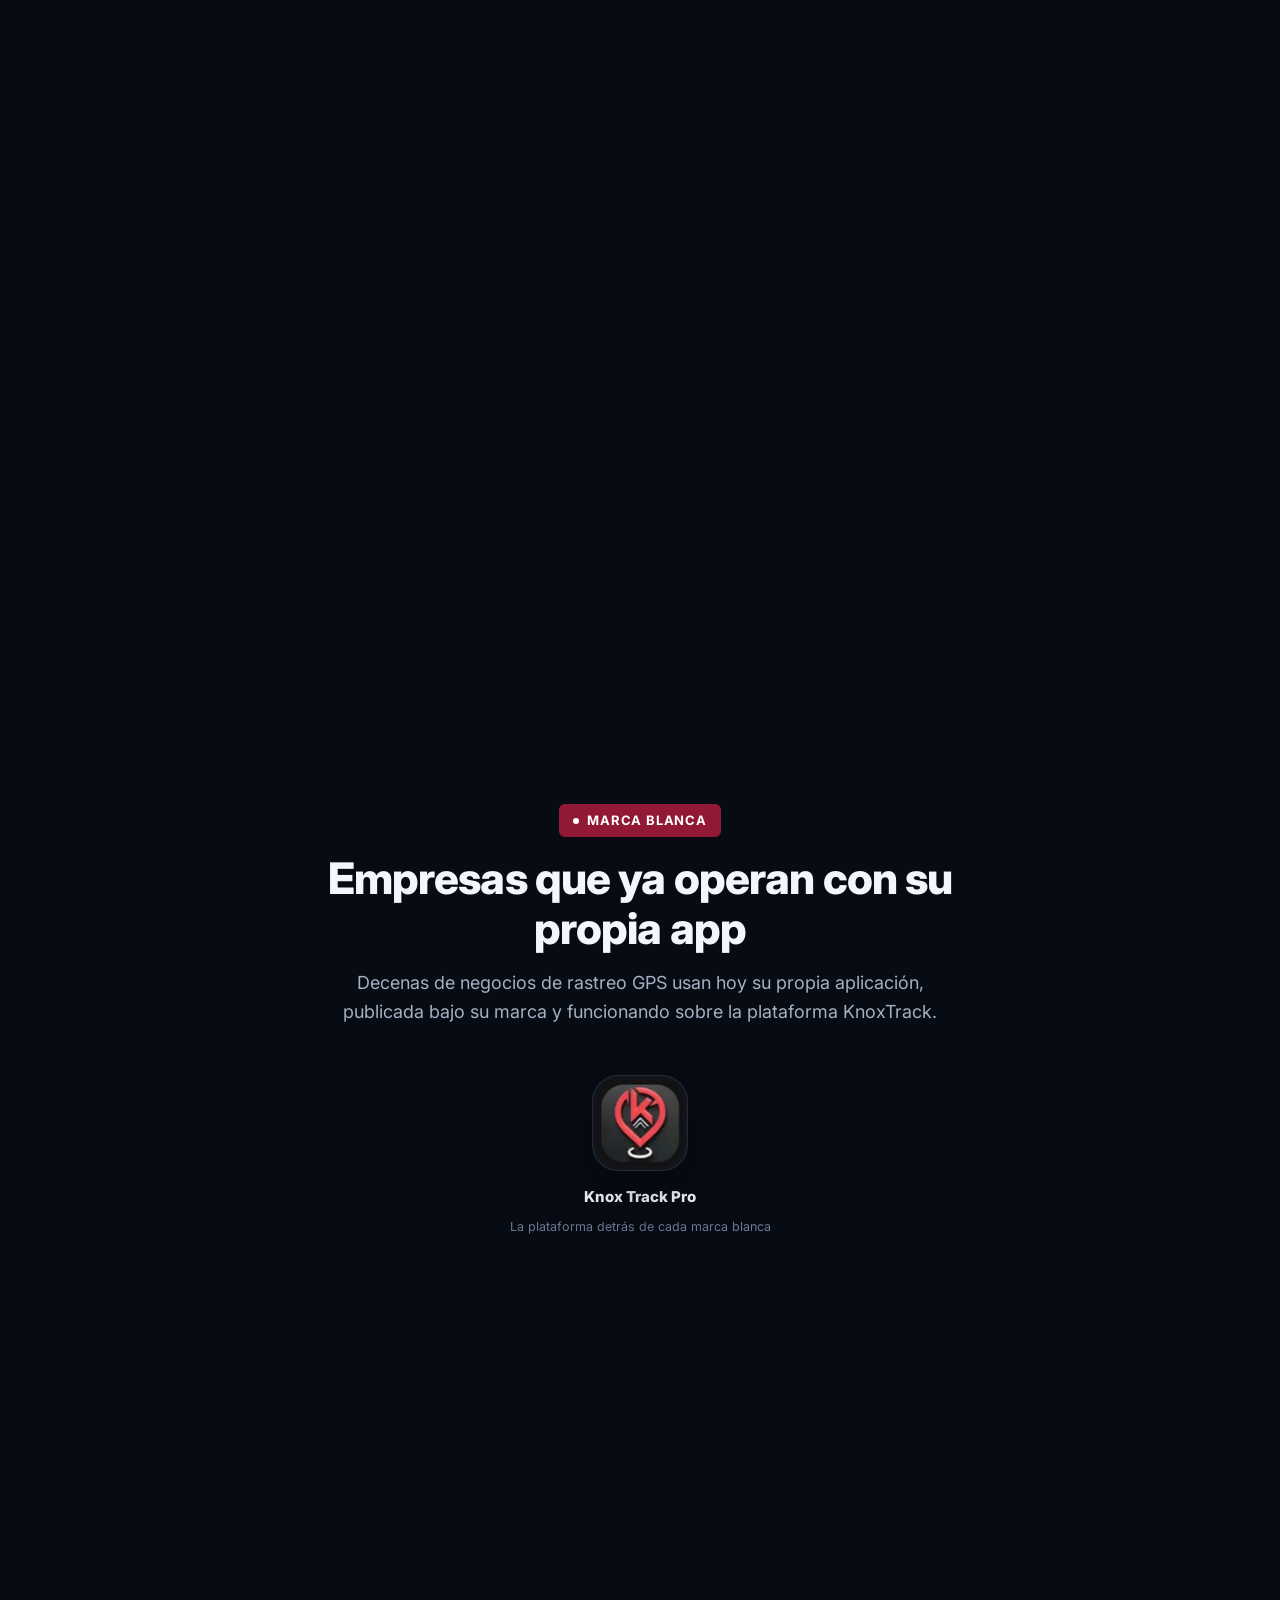
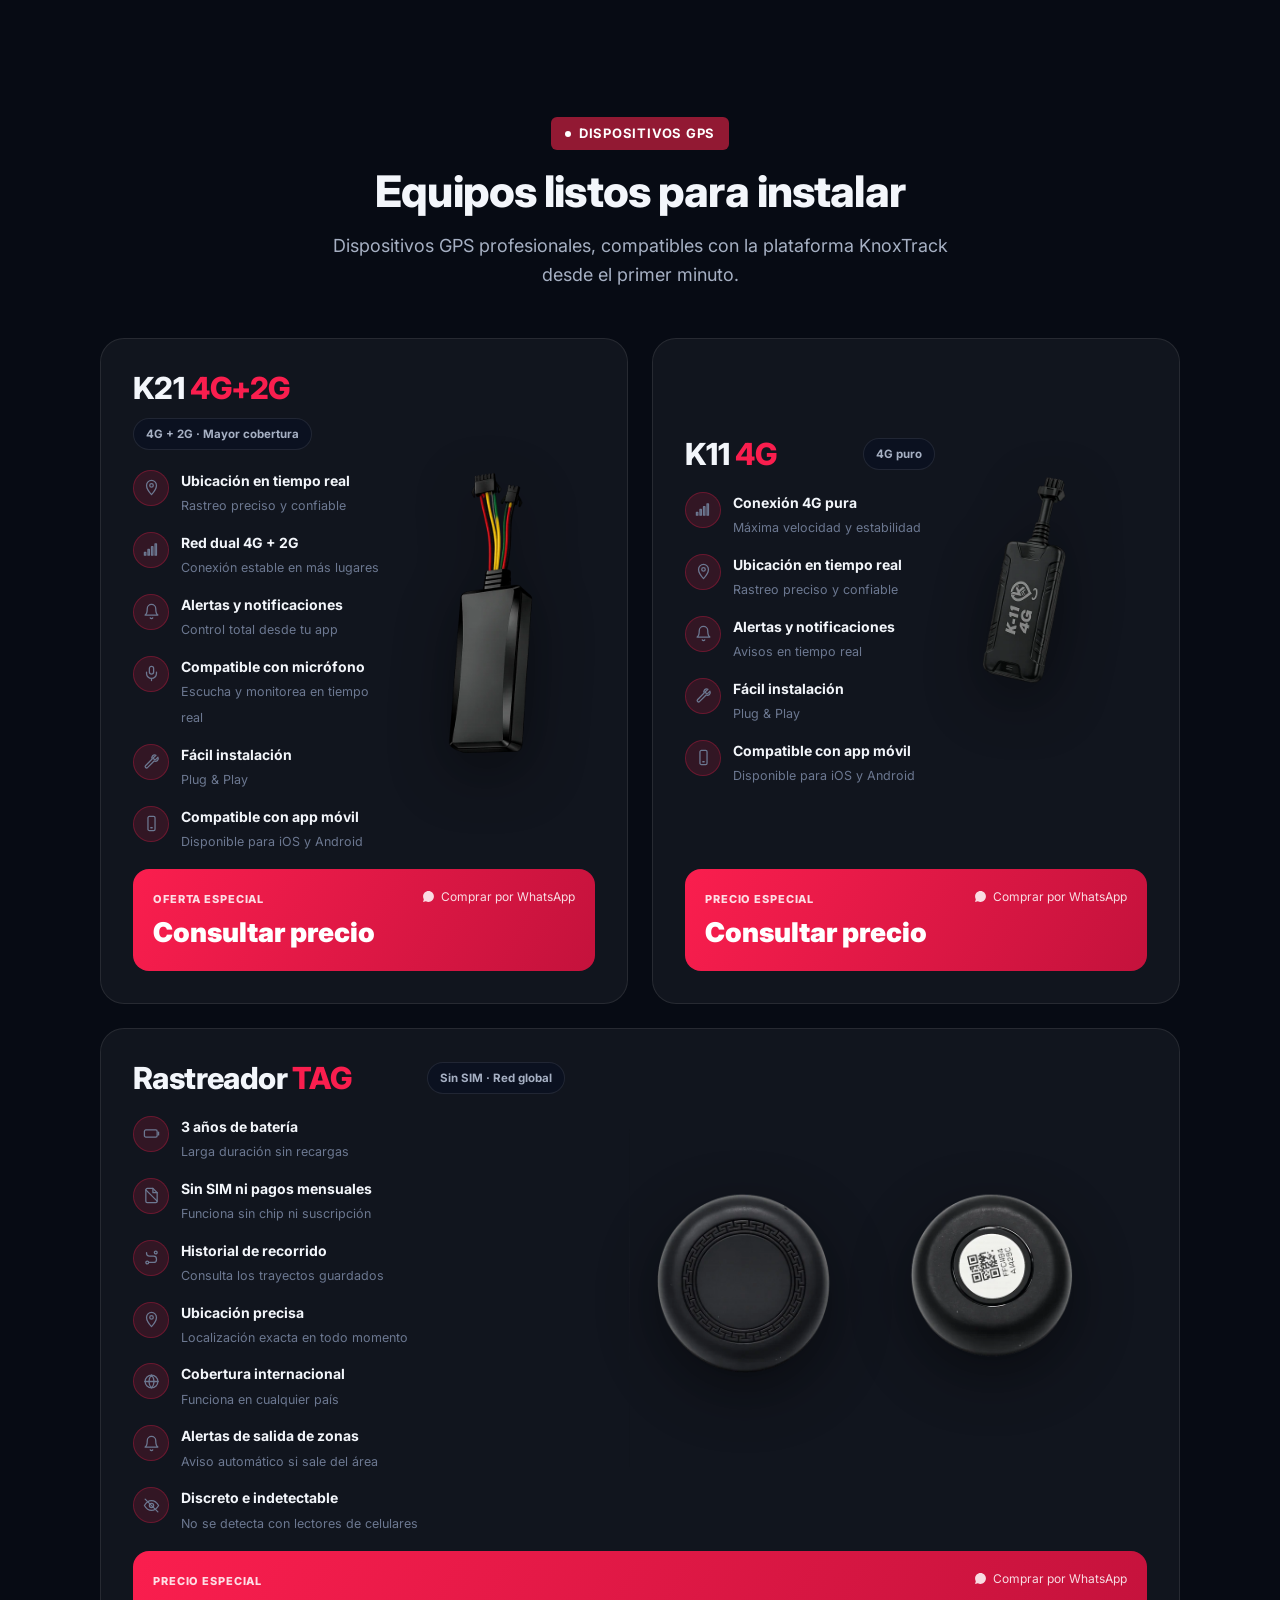
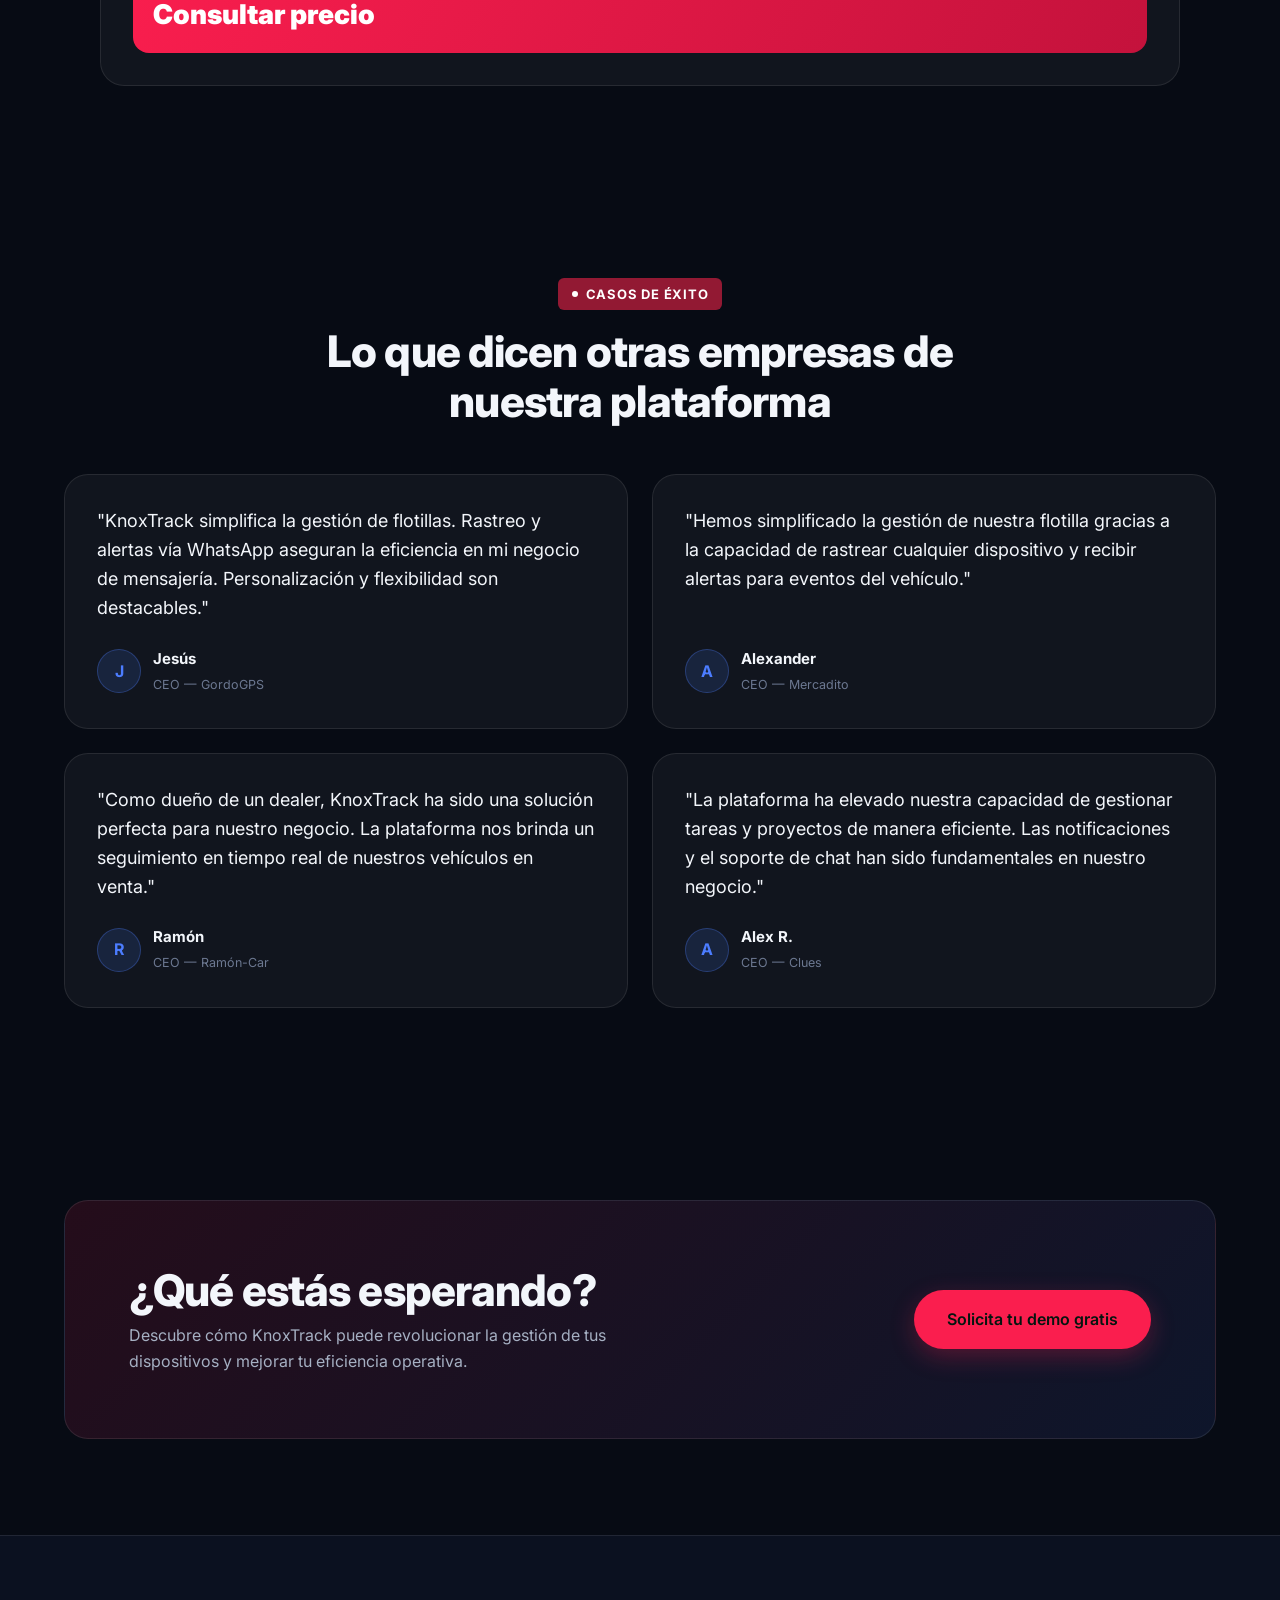
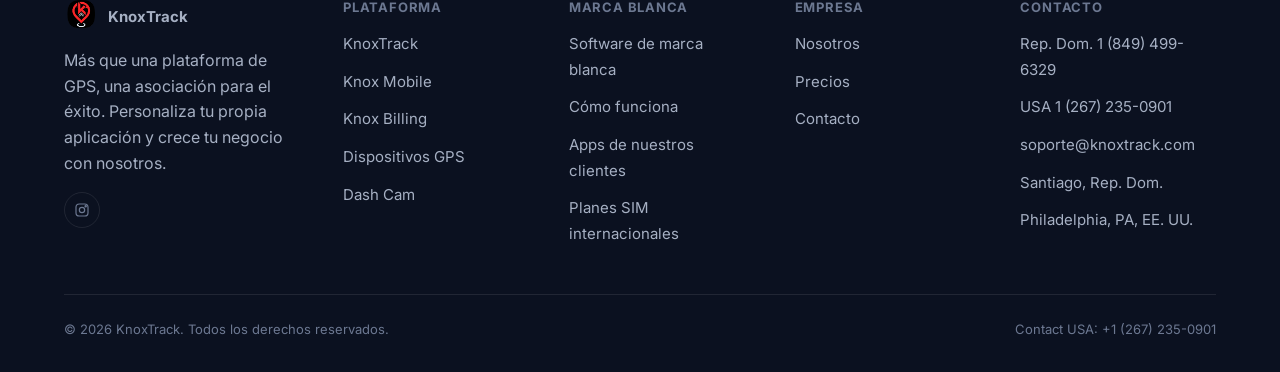
==== commit 92e2a2fd: "Add files via upload" ====
--- a/index.html
+++ b/index.html
@@ -37,6 +37,7 @@
 <link rel="manifest" href="site.webmanifest">
 <meta name="theme-color" content="#070b14">
 <link rel="stylesheet" href="styles.css">
+<style>.sim-hero{--sim-card-src:url("assets/sim-card.png")}</style>
 <meta property="og:type" content="website">
 <meta property="og:site_name" content="KnoxTrack">
 <meta property="og:locale" content="es_DO">
@@ -130,7 +131,45 @@
 
     <div class="reveal">
       <div class="hero-visual">
-        <img class="hero-visual-img" src="assets/hero-mockup-2.webp" alt="Panel de KnoxTrack mostrando el mapa mundial de rastreo GPS en tiempo real" width="1308" height="1173" loading="eager">
+        <div class="hero-visual-frame">
+          <video class="hero-visual-video" autoplay muted loop playsinline preload="auto" aria-hidden="true">
+            <source src="assets/hero-video.webm" type="video/webm">
+            <source src="assets/hero-video.mp4" type="video/mp4">
+          </video>
+          <img class="hero-visual-img" src="assets/hero-frame.webp" alt="Panel de KnoxTrack mostrando el mapa de rastreo GPS en tiempo real" width="1304" height="998" loading="eager">
+        </div>
+      </div>
+    </div>
+  </div>
+</section>
+
+<!-- SIM IoT -->
+<section class="section" style="padding-top:0">
+  <div class="container">
+    <div class="card w6 reveal split-grid split-grid-sim">
+      <div>
+        <span class="eyebrow"><span class="dot"></span> SIM IoT diseñadas para empresas de rastreo GPS.</span>
+        <h2 style="font-size:var(--fs-2xl)">Conéctate sin límites, dondequiera que estés</h2>
+        <p>Equipa tus GPS con SIM IoT de alta disponibilidad, cobertura internacional y gestión centralizada. Simplifica la administración de tus líneas y ofrece un servicio más confiable a tus clientes.</p>
+        <a href="precios.html#sim" class="btn btn-outline">Ver planes SIM</a>
+      </div>
+      <div class="sim-hero" id="simHero" aria-hidden="true">
+        <span class="sim-hero-aurora"></span>
+        <div class="sim-hero-scene">
+          <div class="sim-hero-float">
+            <div class="sim-hero-tilt" id="simTilt">
+              <span class="sim-hero-glow"></span>
+              <span class="sim-hero-img"></span>
+              <span class="sim-hero-sheen" id="simSheen"></span>
+              <span class="sim-hero-rings">
+                <span class="sim-ring r1"></span>
+                <span class="sim-ring r2"></span>
+                <span class="sim-ring r3"></span>
+              </span>
+              <span class="sim-hero-reflection"></span>
+            </div>
+          </div>
+        </div>
       </div>
     </div>
   </div>
--- a/styles.css
+++ b/styles.css
@@ -260,16 +260,23 @@
 /* Hero visual: real product screenshot, plain and centered */
 .hero-visual{
   display:flex;
-  justify-content:center;
+  justify-content:flex-start;
   align-items:center;
-  margin-right: -8%;
+  margin-right: -3%;
+}
+.hero-visual-frame{
+  position:relative; display:block; width:112%; max-width:none; flex-shrink:0;
 }
 .hero-visual-img{
-  display:block; width:105%; max-width:none; height:auto; margin:0 auto;
+  display:block; width:100%; height:auto; position:relative; z-index:2; pointer-events:none;
+}
+.hero-visual-video{
+  position:absolute; z-index:1; left:1.3%; top:2.3%; width:97.2%; height:78.5%;
+  object-fit:cover; background:#04070d;
 }
 @media (max-width: 1024px){
   .hero-visual{ margin-right:0; }
-  .hero-visual-img{ width:100%; }
+  .hero-visual-frame{ width:100%; }
 }
 
 /* SIM card 3D hero (Emnify) — base64 image supplied per-page via --sim-card-src */
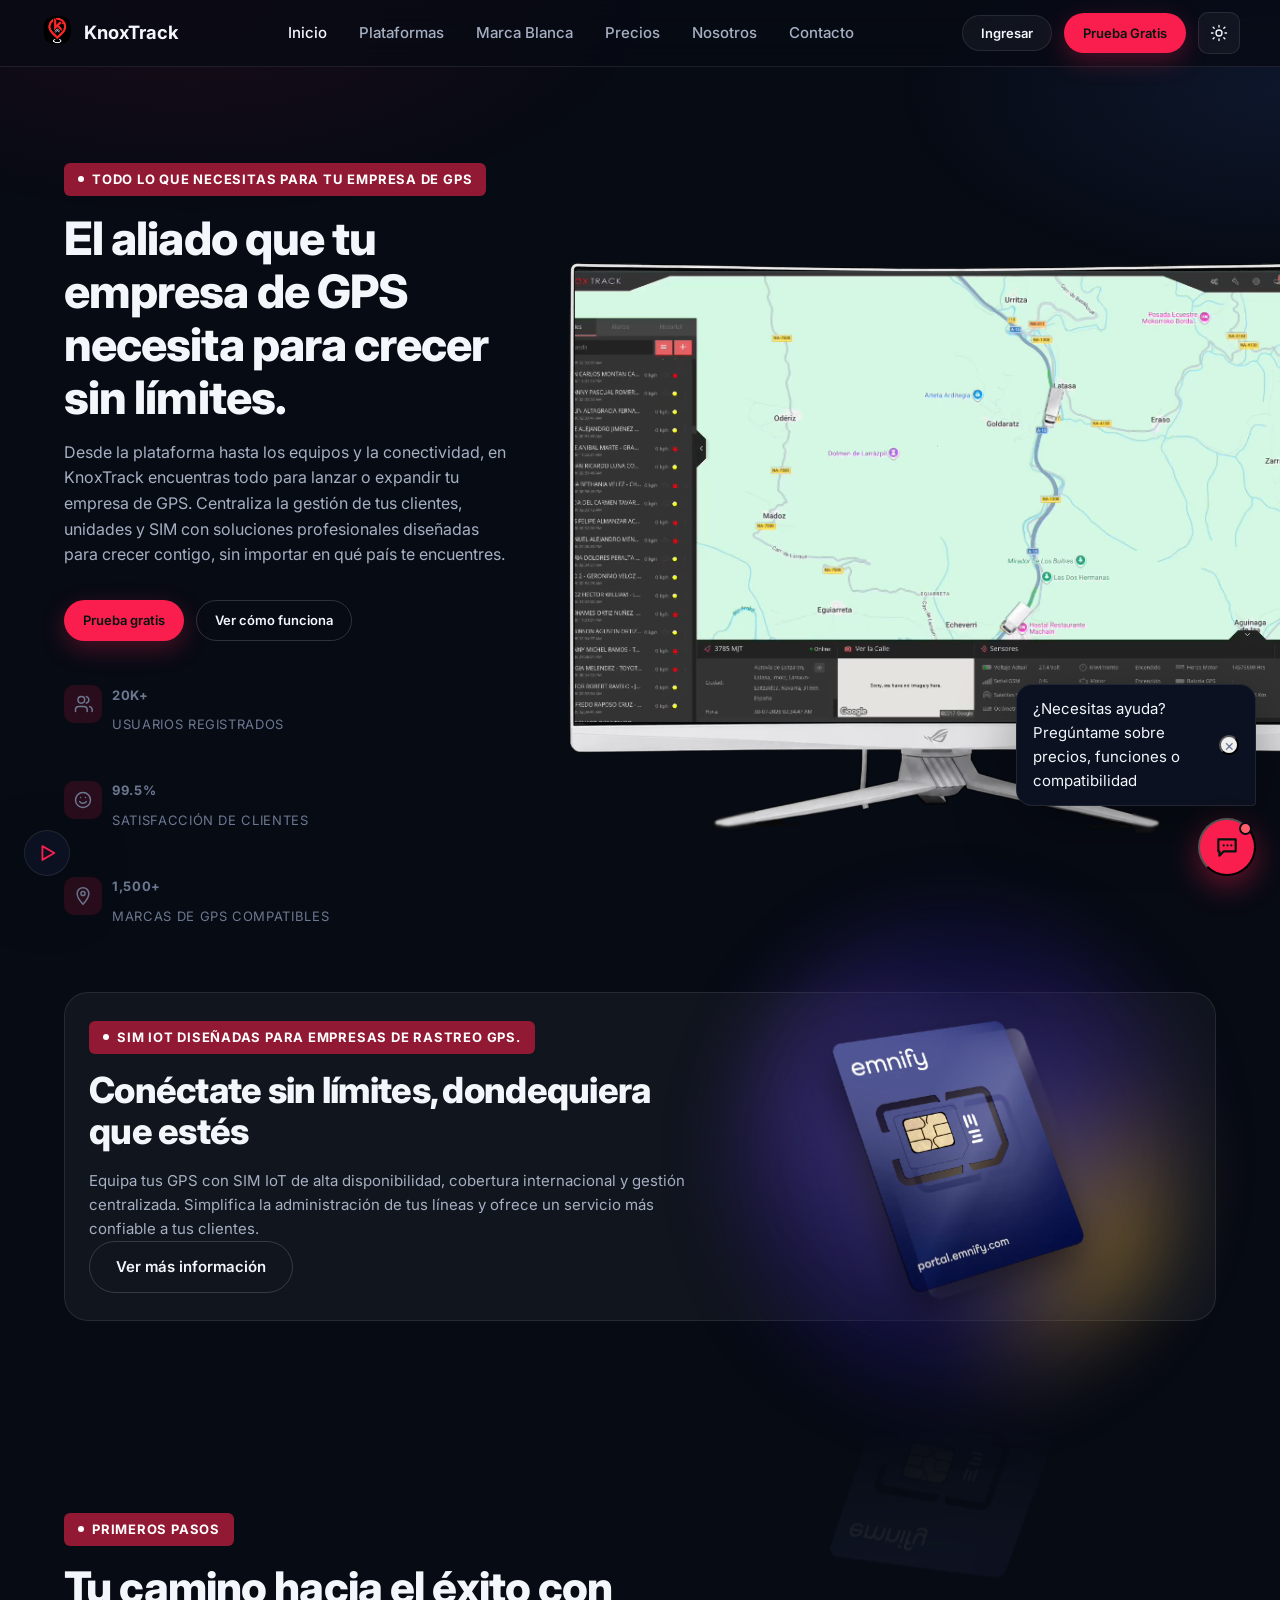
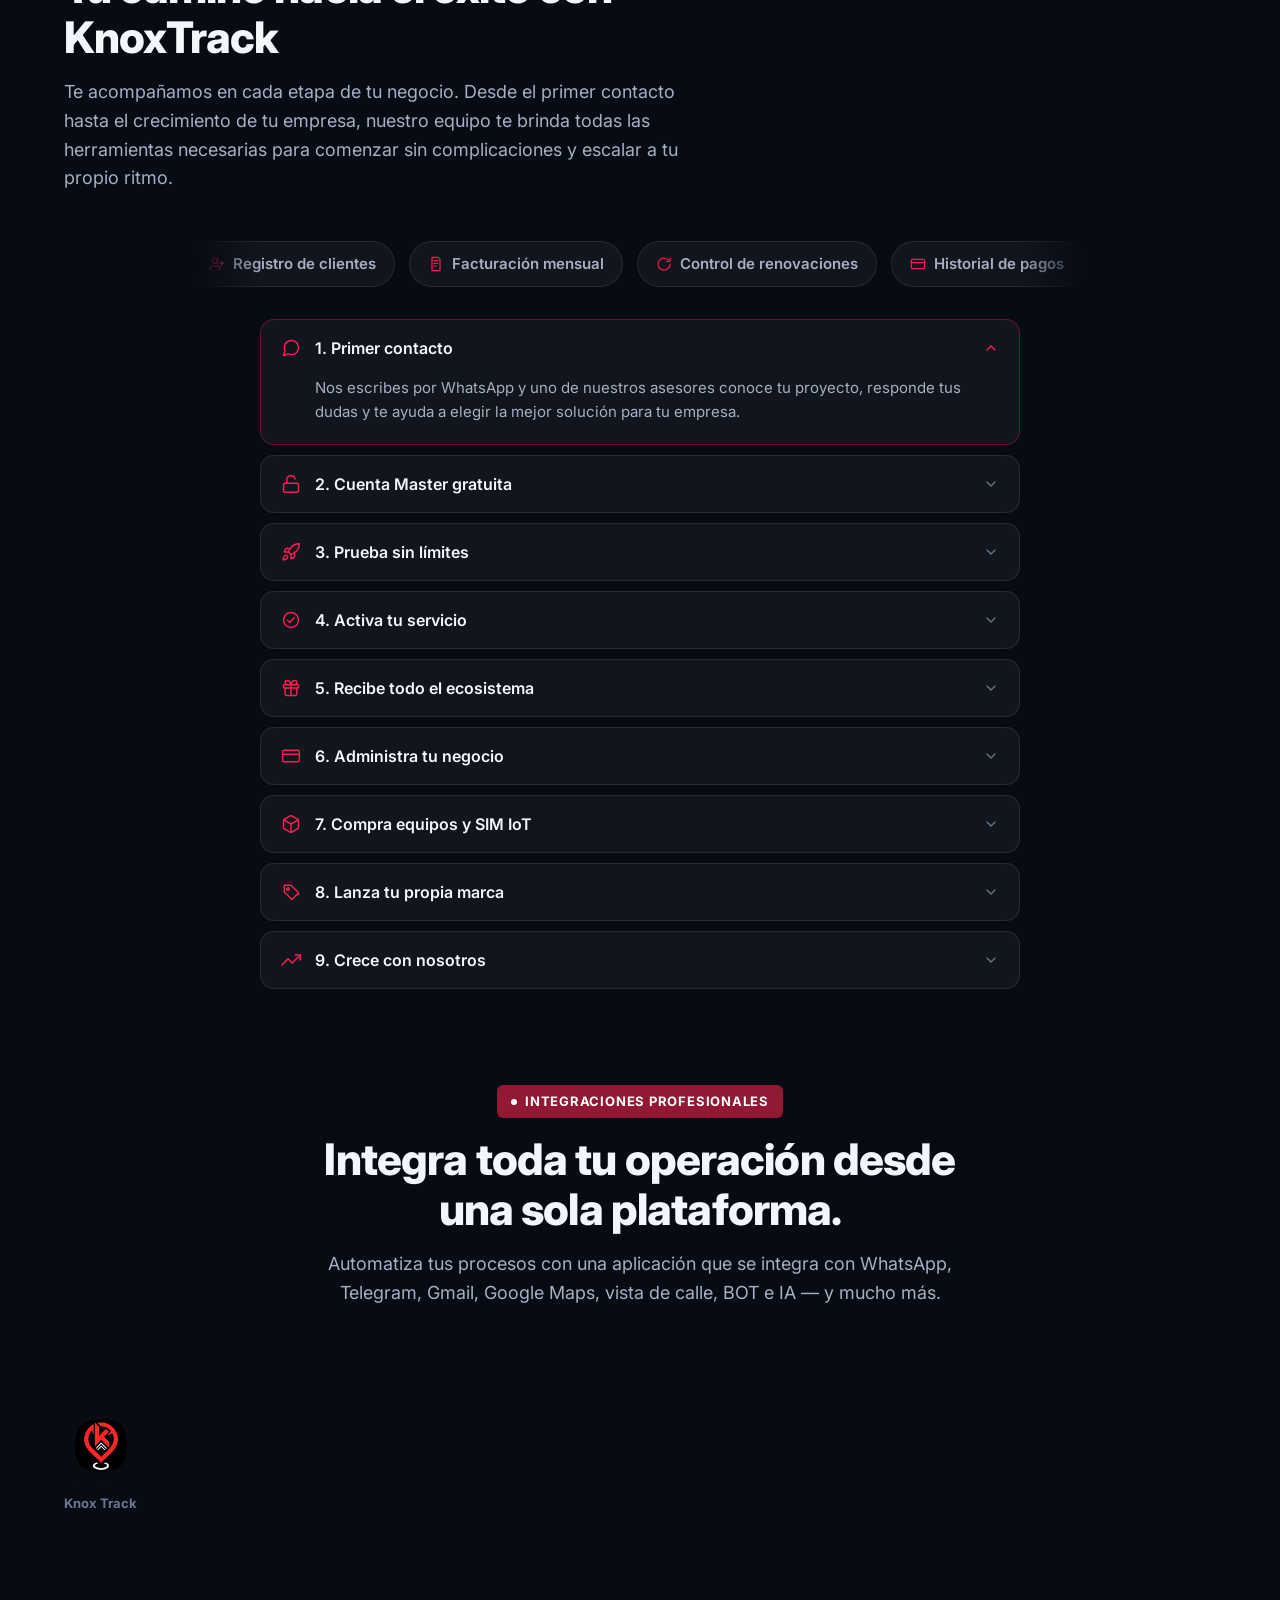
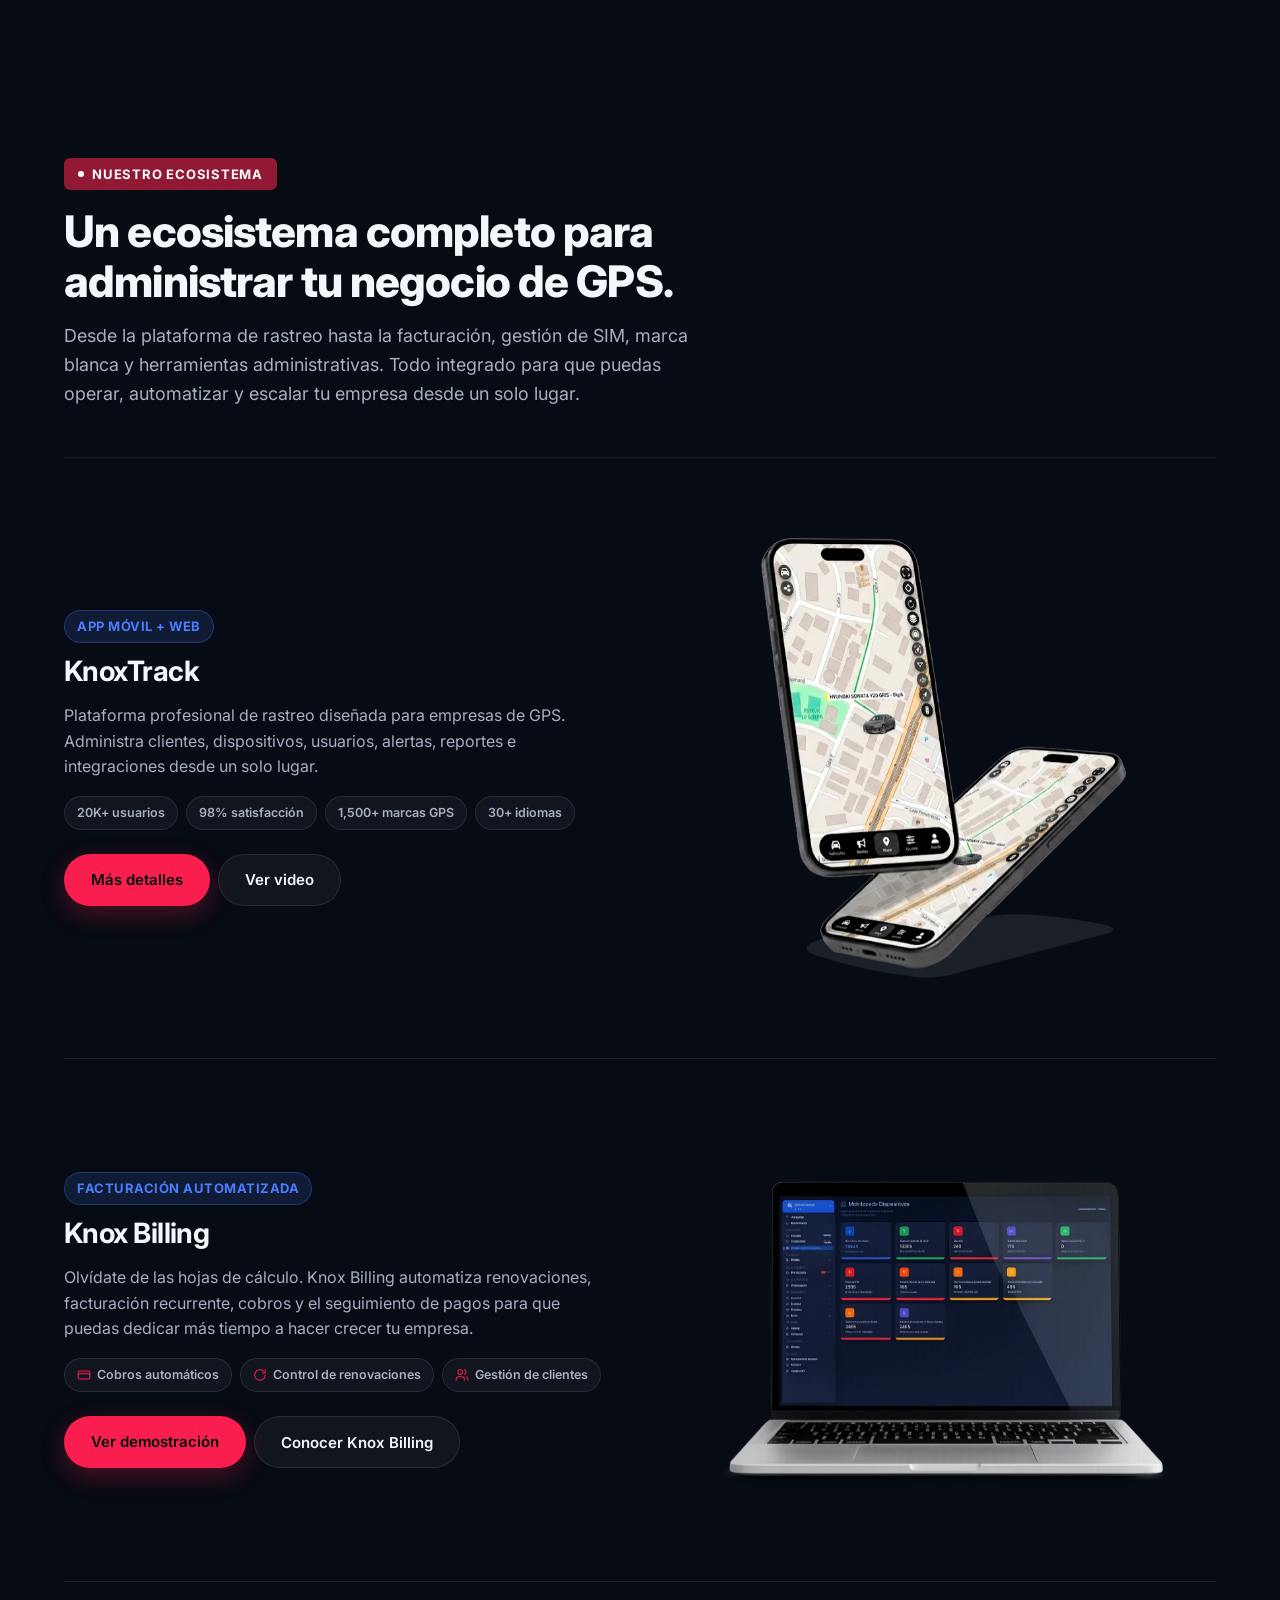
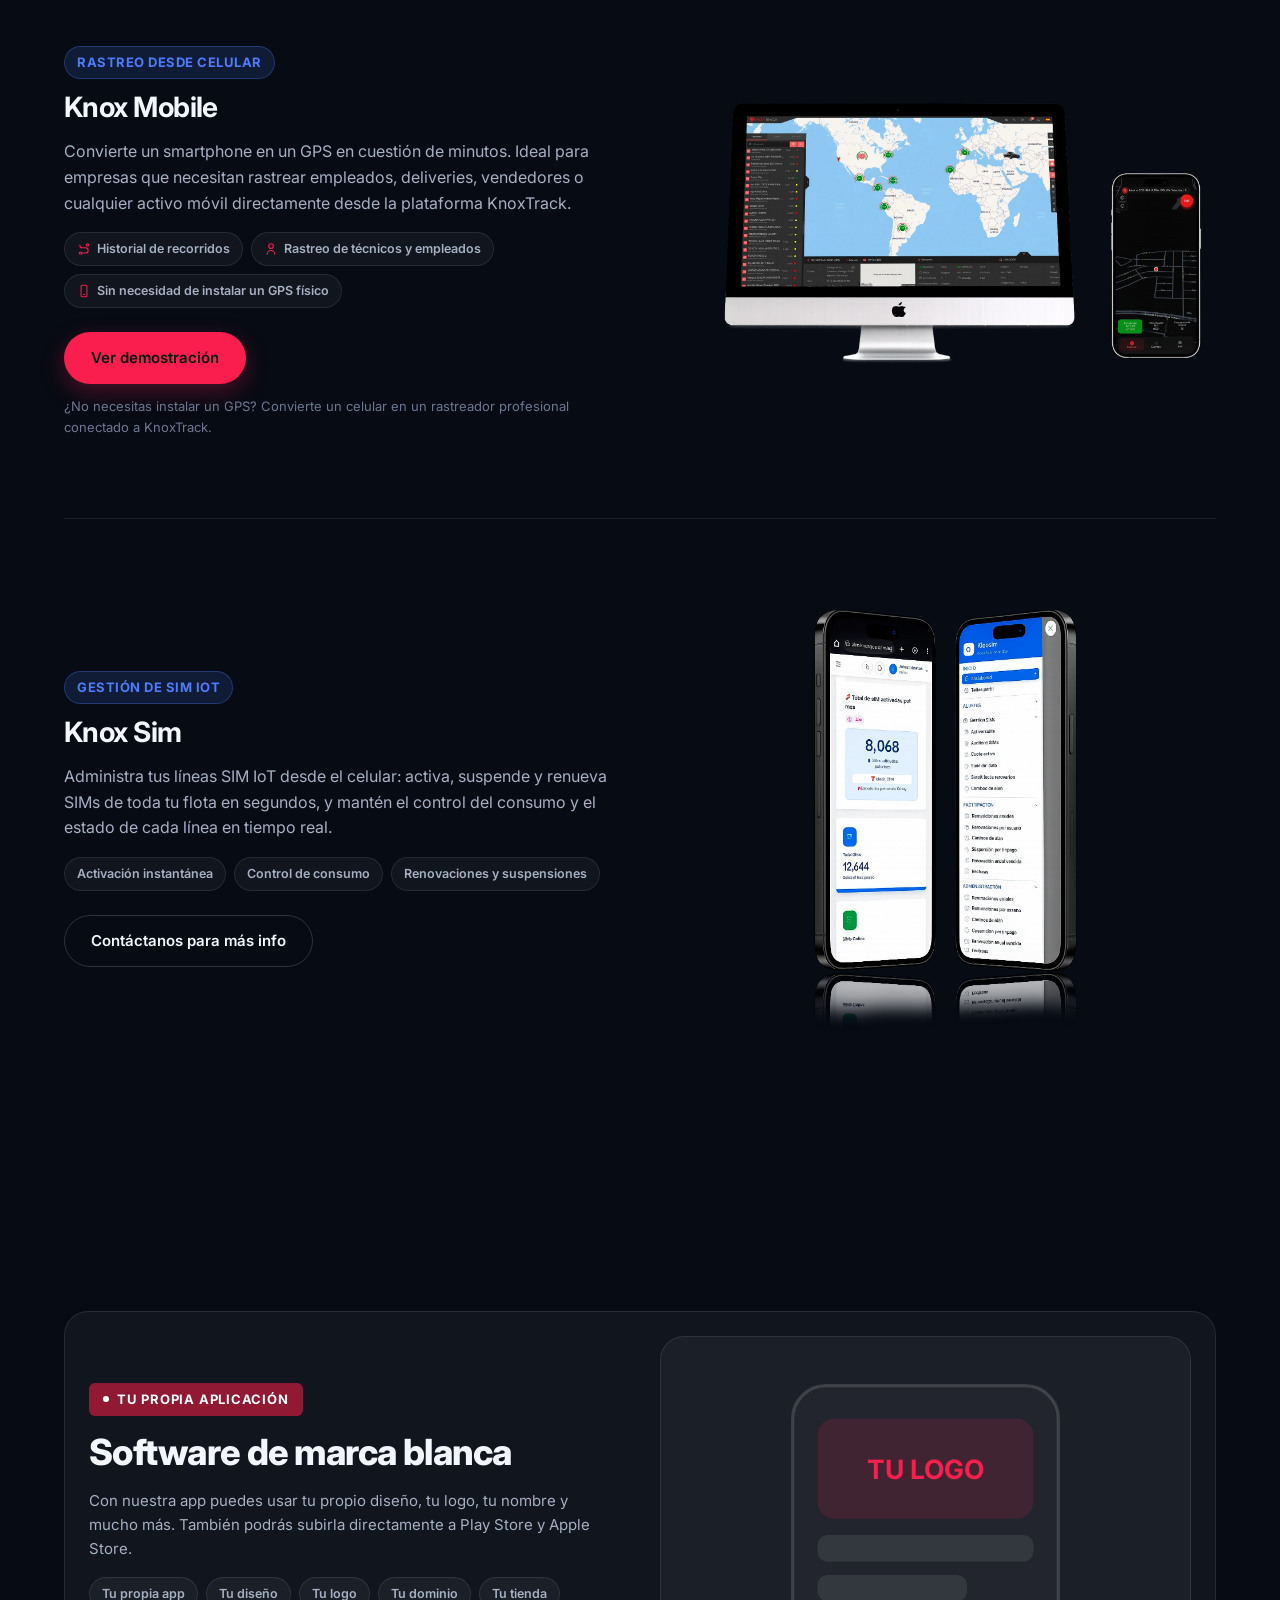
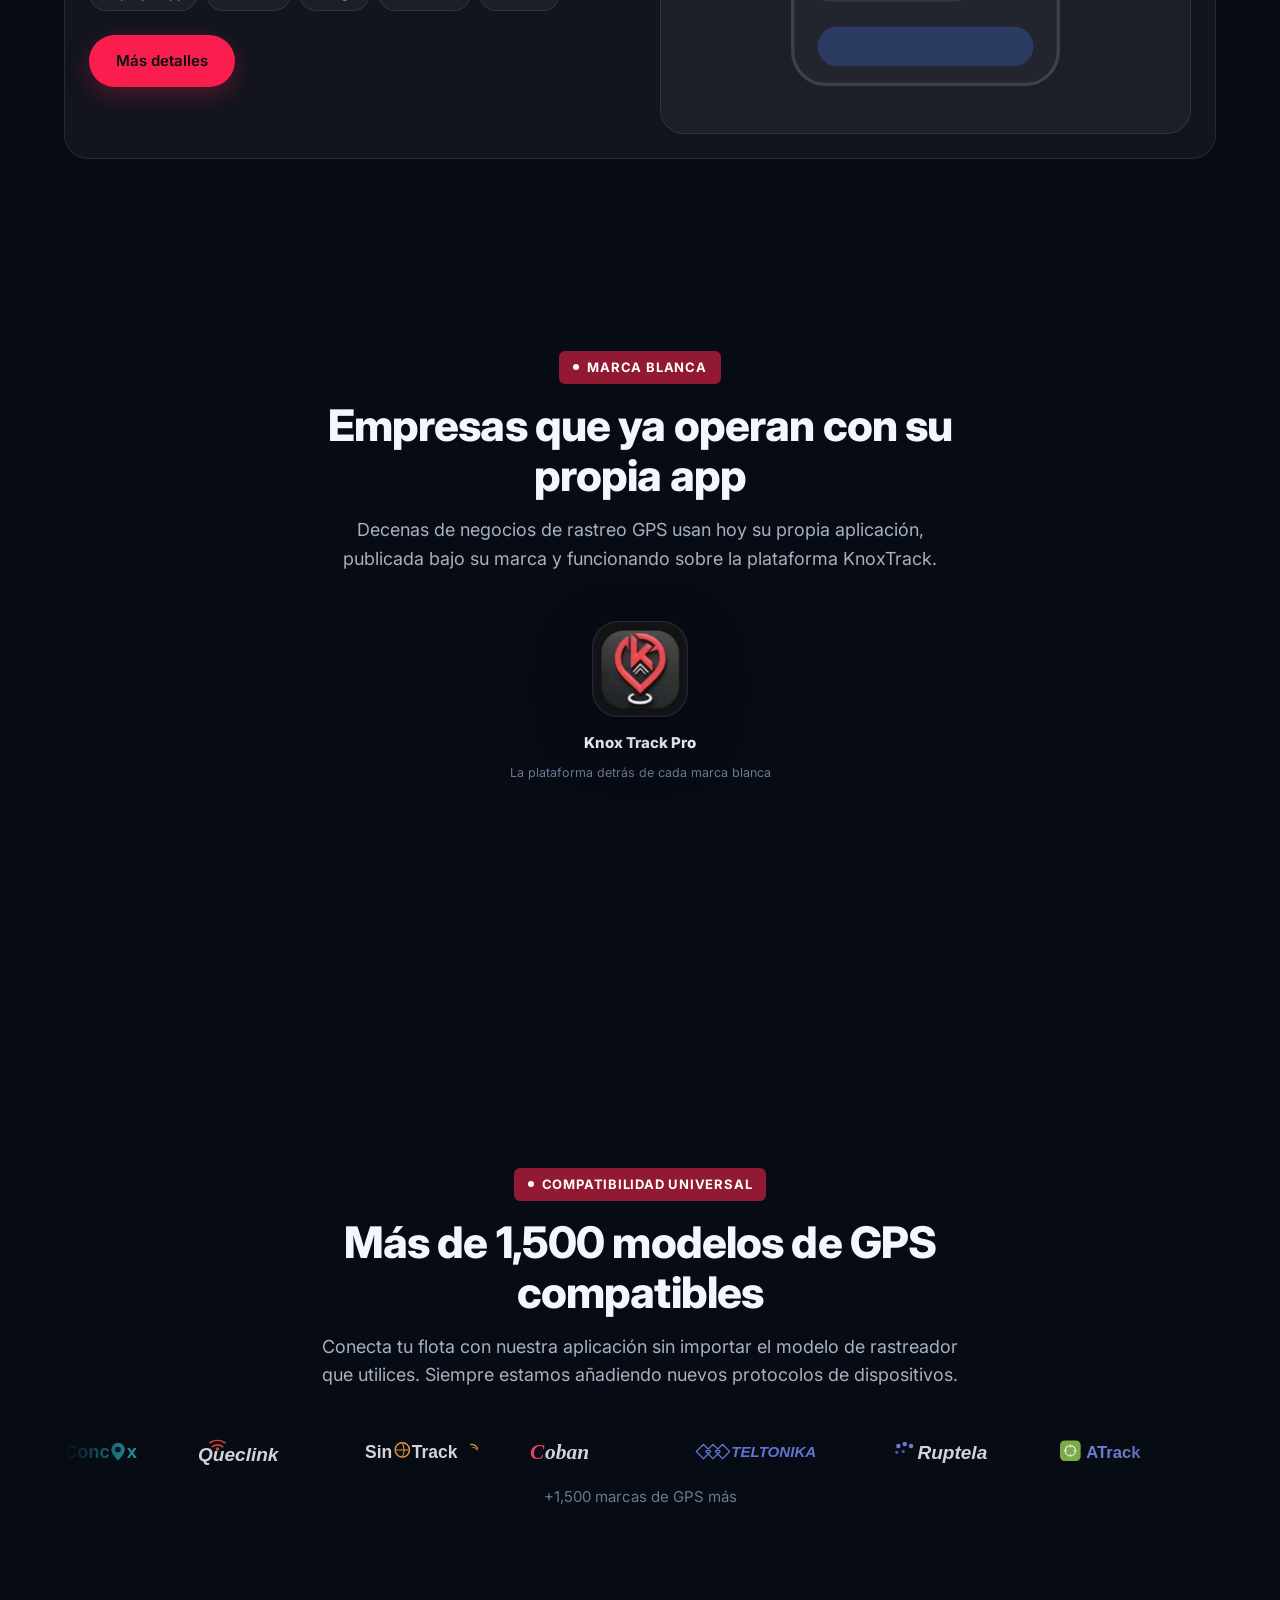
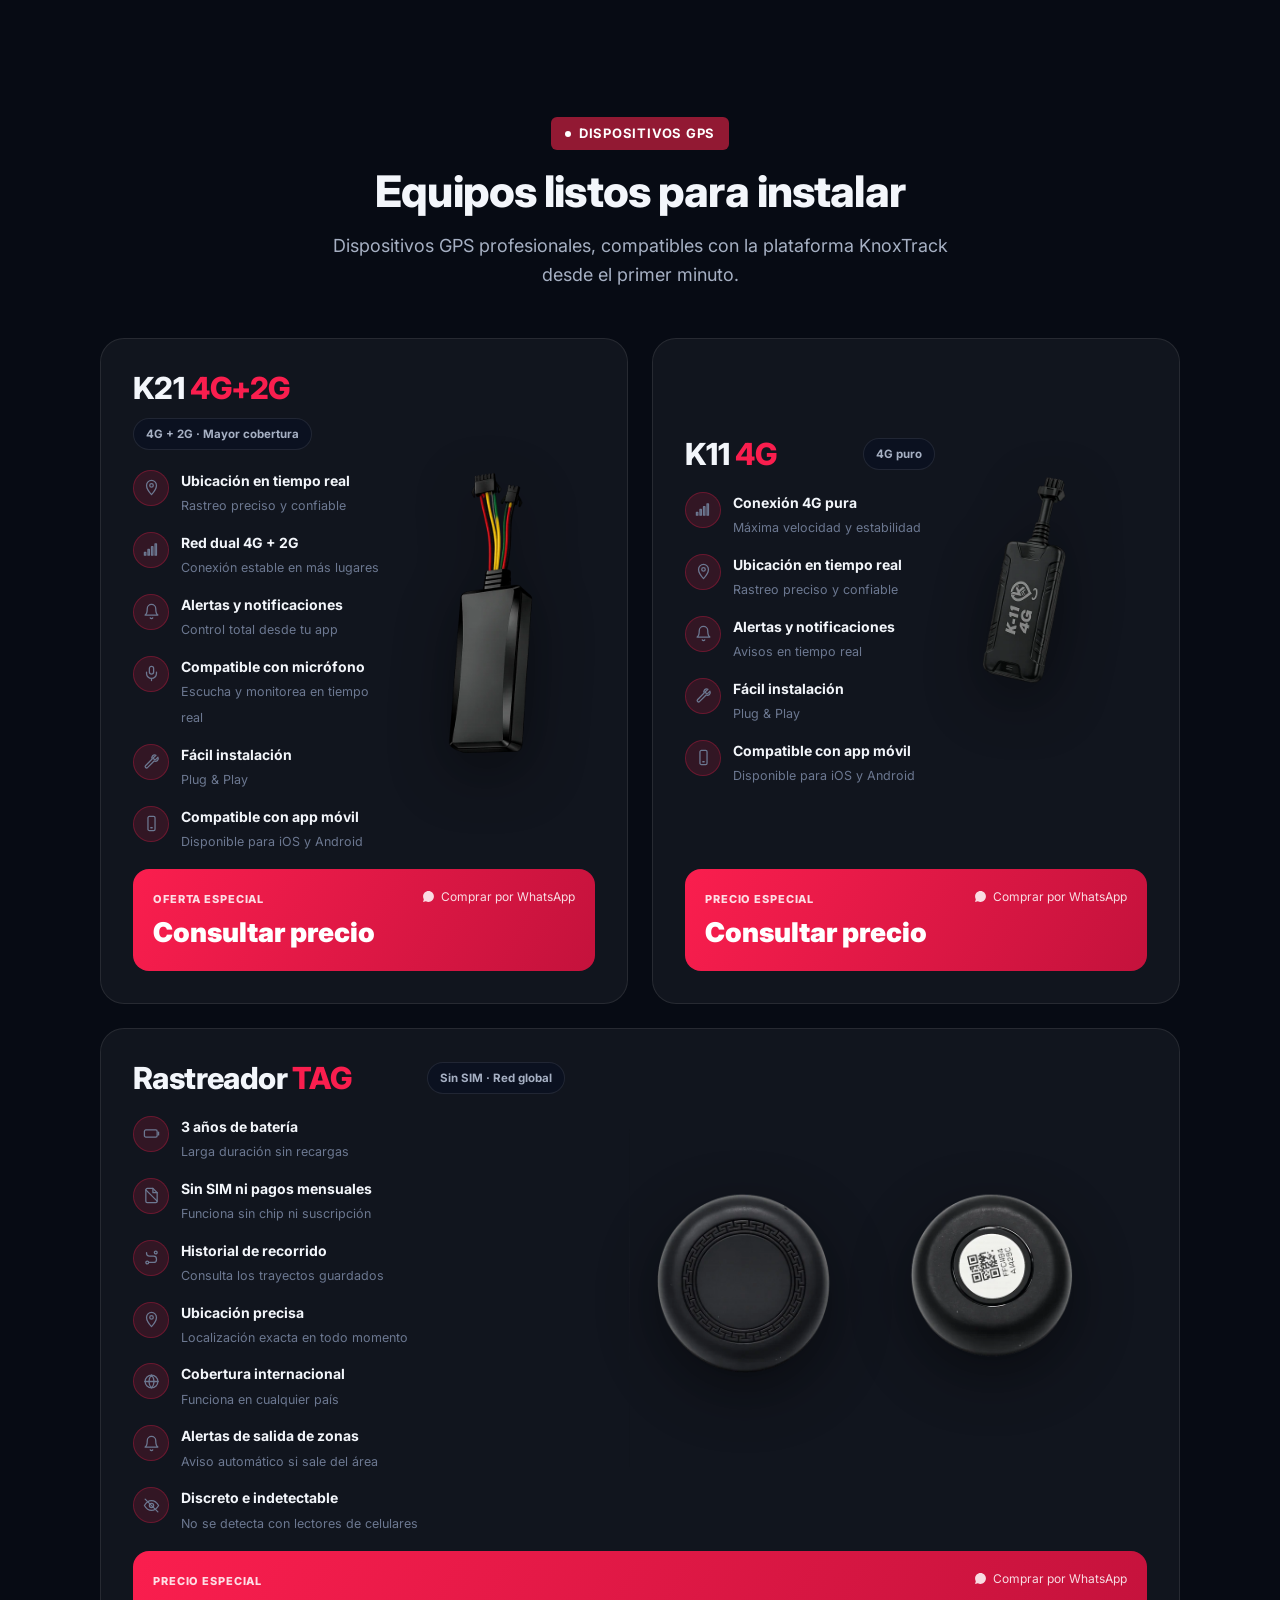
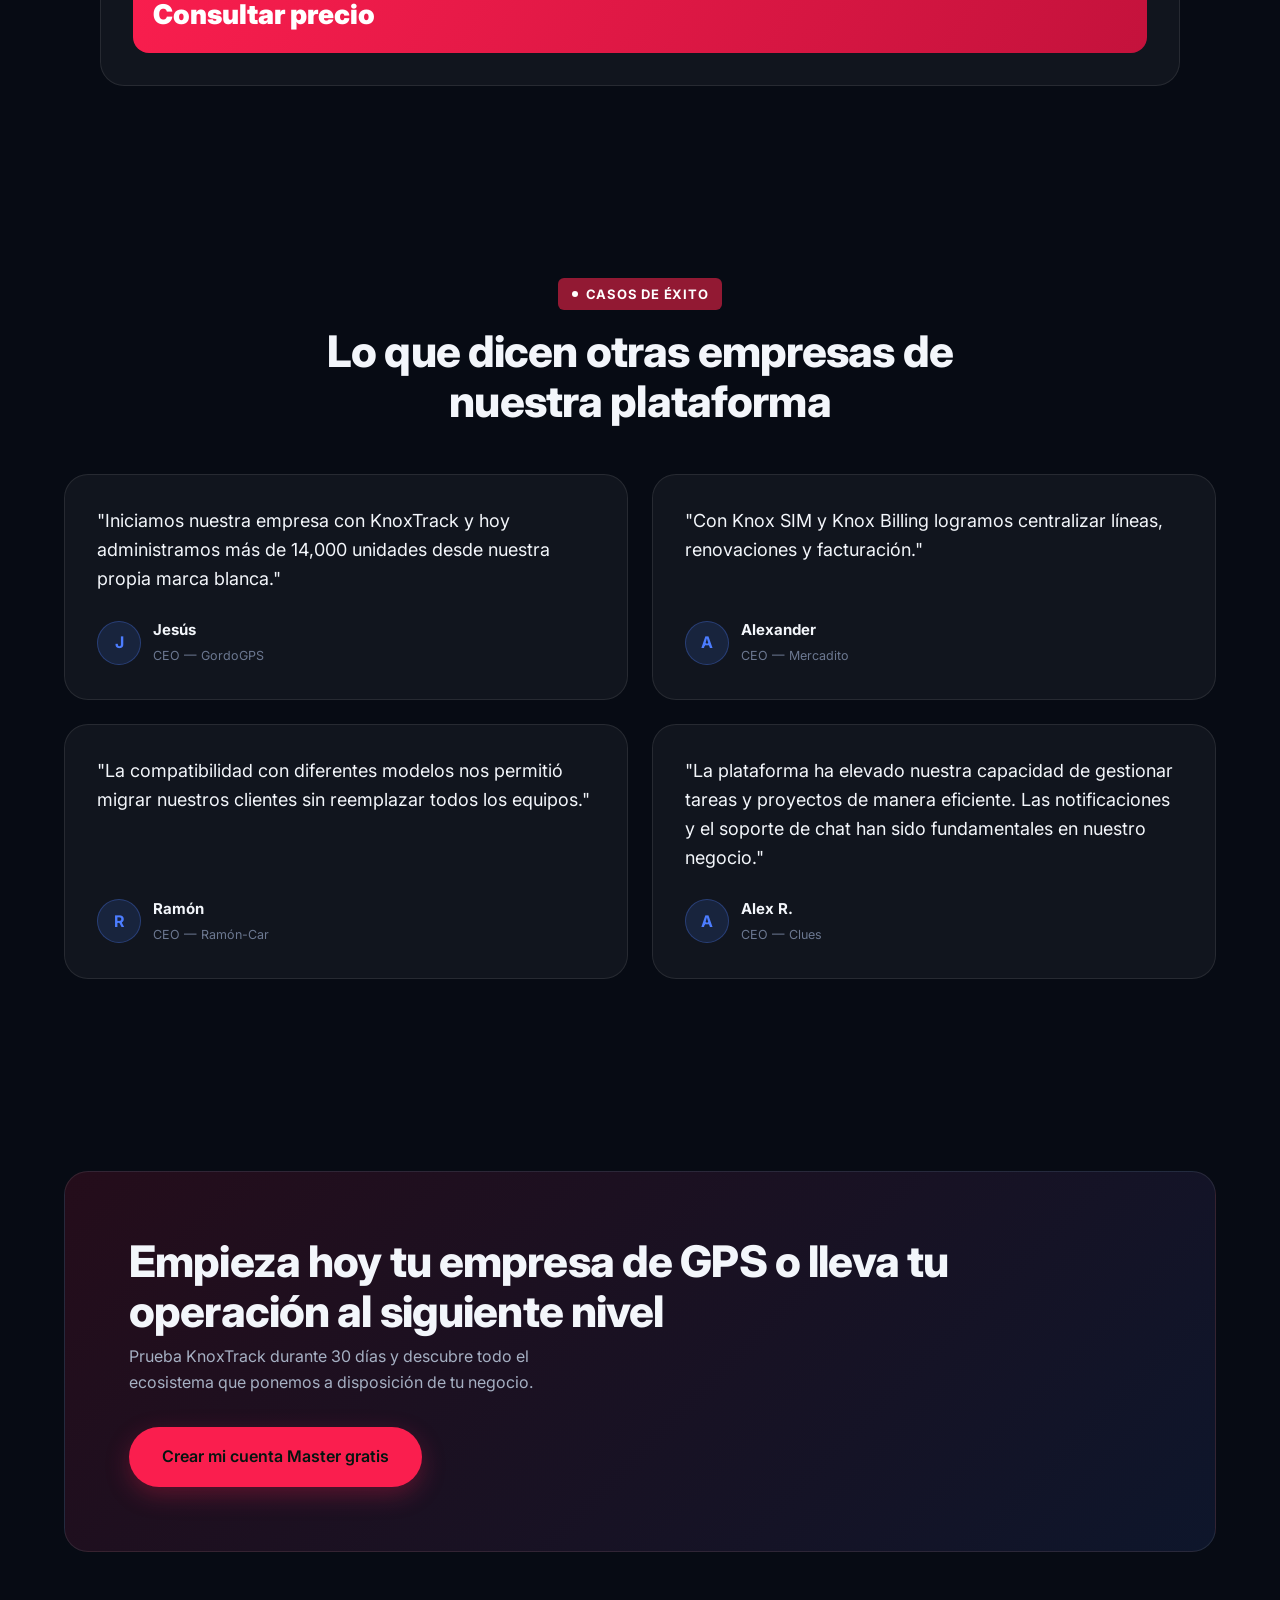
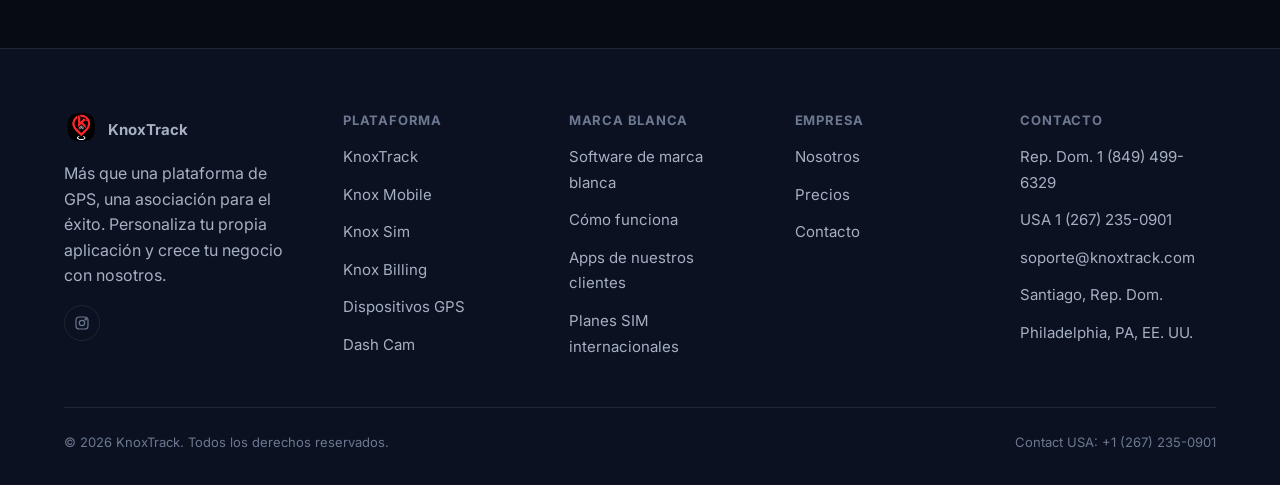
==== commit 55640f4a: "Add files via upload" ====
--- a/index.html
+++ b/index.html
@@ -26,8 +26,8 @@
   }catch(e){}
 })();</script>
 <meta name="viewport" content="width=device-width, initial-scale=1">
-<title>KnoxTrack — Plataforma #1 de GPS en República Dominicana</title>
-<meta name="description" content="KnoxTrack es la plataforma de rastreo GPS y marca blanca líder en República Dominicana: rastreo en tiempo real, alertas por WhatsApp, control de flotas y tu propia app.">
+<title>KnoxTrack | Ecosistema para empresas de rastreo GPS</title>
+<meta name="description" content="Plataforma de rastreo GPS, SIM IoT, equipos, facturación, marca blanca y herramientas para crear y escalar empresas de GPS en cualquier país.">
 <meta name="robots" content="index, follow">
 <link rel="canonical" href="https://knoxtrack.com/">
 <link rel="icon" type="image/x-icon" href="favicon.ico">
@@ -42,14 +42,14 @@
 <meta property="og:site_name" content="KnoxTrack">
 <meta property="og:locale" content="es_DO">
 <meta property="og:url" content="https://knoxtrack.com/">
-<meta property="og:title" content="KnoxTrack — Plataforma #1 de GPS en República Dominicana">
-<meta property="og:description" content="KnoxTrack es la plataforma de rastreo GPS y marca blanca líder en República Dominicana: rastreo en tiempo real, alertas por WhatsApp, control de flotas y tu propia app.">
+<meta property="og:title" content="KnoxTrack | Ecosistema para empresas de rastreo GPS">
+<meta property="og:description" content="Plataforma de rastreo GPS, SIM IoT, equipos, facturación, marca blanca y herramientas para crear y escalar empresas de GPS en cualquier país.">
 <meta property="og:image" content="https://knoxtrack.com/assets/og-image.jpg">
 <meta property="og:image:width" content="1200">
 <meta property="og:image:height" content="630">
 <meta name="twitter:card" content="summary_large_image">
-<meta name="twitter:title" content="KnoxTrack — Plataforma #1 de GPS en República Dominicana">
-<meta name="twitter:description" content="KnoxTrack es la plataforma de rastreo GPS y marca blanca líder en República Dominicana: rastreo en tiempo real, alertas por WhatsApp, control de flotas y tu propia app.">
+<meta name="twitter:title" content="KnoxTrack | Ecosistema para empresas de rastreo GPS">
+<meta name="twitter:description" content="Plataforma de rastreo GPS, SIM IoT, equipos, facturación, marca blanca y herramientas para crear y escalar empresas de GPS en cualquier país.">
 <meta name="twitter:image" content="https://knoxtrack.com/assets/og-image.jpg">
 <script type="application/ld+json">{"@context": "https://schema.org", "@type": "Organization", "@id": "https://knoxtrack.com/#organization", "name": "KnoxTrack", "url": "https://knoxtrack.com/", "logo": "https://knoxtrack.com/assets/knoxtrack-icon.webp", "image": "https://knoxtrack.com/assets/og-image.jpg", "description": "KnoxTrack es la plataforma de rastreo GPS y marca blanca líder en República Dominicana.", "sameAs": ["https://instagram.com/knoxtrack"], "contactPoint": [{"@type": "ContactPoint", "telephone": "+1-849-499-6329", "contactType": "customer service", "areaServed": "DO", "availableLanguage": ["Spanish"]}, {"@type": "ContactPoint", "telephone": "+1-267-235-0901", "contactType": "customer service", "areaServed": "US", "availableLanguage": ["Spanish", "English"]}], "address": [{"@type": "PostalAddress", "streetAddress": "Calle Gral. Valverde esq. 16 de Agosto", "addressLocality": "Santiago", "addressCountry": "DO"}, {"@type": "PostalAddress", "streetAddress": "4439 Whitaker Ave", "postalCode": "19120", "addressLocality": "Philadelphia", "addressRegion": "PA", "addressCountry": "US"}]}</script>
 <script type="application/ld+json">{"@context": "https://schema.org", "@type": "WebSite", "@id": "https://knoxtrack.com/#website", "name": "KnoxTrack", "url": "https://knoxtrack.com/", "publisher": {"@id": "https://knoxtrack.com/#organization"}, "inLanguage": "es"}</script>
@@ -75,6 +75,7 @@
           <div class="nav-drop-panel">
             <a href="producto.html">KnoxTrack <span>Plataforma de rastreo GPS</span></a>
             <a href="producto.html#master">Knox Mobile <span>Rastreo desde celular</span></a>
+            <a href="producto.html#knoxsim">Knox Sim <span>Gestión de SIM IoT</span></a>
             <a href="producto.html#system">Knox Billing <span>Facturación integrada</span></a>
             <a href="producto.html#dispositivos">Dispositivos GPS <span>Equipos K21 y K11</span></a>
           </div>
@@ -151,7 +152,7 @@
         <span class="eyebrow"><span class="dot"></span> SIM IoT diseñadas para empresas de rastreo GPS.</span>
         <h2 style="font-size:var(--fs-2xl)">Conéctate sin límites, dondequiera que estés</h2>
         <p>Equipa tus GPS con SIM IoT de alta disponibilidad, cobertura internacional y gestión centralizada. Simplifica la administración de tus líneas y ofrece un servicio más confiable a tus clientes.</p>
-        <a href="precios.html#sim" class="btn btn-outline">Ver planes SIM</a>
+        <a href="precios.html#sim" class="btn btn-outline">Ver más información</a>
       </div>
       <div class="sim-hero" id="simHero" aria-hidden="true">
         <span class="sim-hero-aurora"></span>
@@ -175,129 +176,6 @@
   </div>
 </section>
 
-<!-- Compatibilidad -->
-<section class="section" style="padding-top:0">
-  <div class="container reveal">
-    <div class="section-head center">
-      <span class="eyebrow"><span class="dot"></span> Compatibilidad universal</span>
-      <h2>Más de 1,500 modelos de GPS compatibles</h2>
-      <p>Conecta tu flota con nuestra aplicación sin importar el modelo de rastreador que utilices. Siempre estamos añadiendo nuevos protocolos de dispositivos.</p>
-    </div>
-    <div class="brand-marquee">
-      <div class="brand-track">
-        <div class="brand-group">
-          <svg class="brand-logo" viewBox="0 0 108 34" aria-label="Concox">
-        <text x="0" y="25" font-family="'Poppins','Segoe UI',sans-serif" font-weight="700" font-size="23" fill="#2dd4e8">Conc</text>
-        <path d="M68 6a8.5 8.5 0 0 1 8.5 8.5c0 6-8.5 14-8.5 14s-8.5-8-8.5-14A8.5 8.5 0 0 1 68 6Z" fill="#2dd4e8"/>
-        <circle cx="68" cy="14.5" r="3.6" fill="#0b1120"/>
-        <text x="79" y="25" font-family="'Poppins','Segoe UI',sans-serif" font-weight="700" font-size="23" fill="#2dd4e8">x</text>
-      </svg>
-      <svg class="brand-logo" viewBox="0 0 150 34" aria-label="Queclink">
-        <path d="M18 11a11 11 0 0 1 13 0M15 6a17 17 0 0 1 19 0" stroke="#f04848" stroke-width="2" fill="none" stroke-linecap="round"/>
-        <circle cx="24.5" cy="14" r="2.3" fill="#f04848"/>
-        <text x="0" y="29" font-style="italic" font-family="'Segoe UI',sans-serif" font-weight="700" font-size="24" fill="#eef1f6">Queclink</text>
-      </svg>
-      <svg class="brand-logo" viewBox="0 0 148 34" aria-label="SinoTrack">
-        <text x="0" y="25" font-family="'Segoe UI',sans-serif" font-weight="700" font-size="22" fill="#eef1f6">Sin</text>
-        <circle cx="47" cy="15" r="9" fill="none" stroke="#ffa94d" stroke-width="1.8"/>
-        <path d="M39 15h16M47 7c3 3.5 3 12.5 0 16" stroke="#ffa94d" stroke-width="1.3" fill="none"/>
-        <text x="59" y="25" font-family="'Segoe UI',sans-serif" font-weight="700" font-size="22" fill="#eef1f6">Track</text>
-        <path d="M133 8a10 10 0 0 1 9 5M136 12a6 6 0 0 1 5.5 3" stroke="#ffa94d" stroke-width="1.4" fill="none" stroke-linecap="round"/>
-      </svg>
-      <svg class="brand-logo" viewBox="0 0 140 34" aria-label="Coban">
-        <text x="0" y="27" font-family="Georgia,'Times New Roman',serif" font-style="italic" font-weight="700" font-size="27" fill="#ff4d6d">C</text>
-        <text x="19" y="27" font-family="Georgia,'Times New Roman',serif" font-style="italic" font-weight="700" font-size="27" fill="#eef1f6">oban</text>
-      </svg>
-      <svg class="brand-logo" viewBox="0 0 195 34" aria-label="Teltonika">
-        <path d="M8 17l9-9 9 9-9 9-9-9Zm12 0l9-9 9 9-9 9-9-9Zm12 0l9-9 9 9-9 9-9-9Z" fill="none" stroke="#6d84ea" stroke-width="1.6"/>
-        <text x="52" y="24" font-family="'Segoe UI',Arial,sans-serif" font-weight="800" font-style="italic" font-size="19" fill="#6d84ea">TELTONIKA</text>
-      </svg>
-      <svg class="brand-logo" viewBox="0 0 150 34" aria-label="Ruptela">
-        <circle cx="8" cy="10" r="2.8" fill="#7c8ee8"/><circle cx="16" cy="7.5" r="2.8" fill="#7c8ee8"/><circle cx="24" cy="10" r="2.8" fill="#7c8ee8"/>
-        <circle cx="6" cy="18" r="2.1" fill="#4c5fc7"/><circle cx="14" cy="17" r="2.1" fill="#4c5fc7"/>
-        <text x="32" y="27" font-family="'Segoe UI',sans-serif" font-style="italic" font-weight="700" font-size="24" fill="#eef1f6">Ruptela</text>
-      </svg>
-      <svg class="brand-logo" viewBox="0 0 150 34" aria-label="ATrack">
-        <rect x="0" y="3" width="26" height="26" rx="6" fill="#8bc34a"/>
-        <circle cx="13" cy="16" r="6.5" fill="none" stroke="#fff" stroke-width="1.6"/>
-        <path d="M13 9v2.4M13 20.6V23M6 16h2.4M17.6 16H20" stroke="#fff" stroke-width="1.6" stroke-linecap="round"/>
-        <text x="33" y="25" font-family="'Segoe UI',sans-serif" font-weight="800" font-size="21" fill="#7c8ee8">ATrack</text>
-      </svg>
-      <svg class="brand-logo" viewBox="0 0 150 30" aria-label="TKSTAR">
-        <text x="0" y="22" font-family="Georgia,serif" font-weight="700" font-size="19" letter-spacing="1" fill="#d9b64c">TK</text>
-        <path d="M39 5l2.3 6.3L48 14l-6.3 2.3L39 23l-2.3-6.3L31 14l6.3-2.3Z" fill="#e8c766"/>
-        <text x="53" y="22" font-family="Georgia,serif" font-weight="700" font-size="19" letter-spacing="1" fill="#d9b64c">STAR</text>
-      </svg>
-      <svg class="brand-logo" viewBox="0 0 150 34" aria-label="Suntech">
-        <rect x="0" y="4" width="66" height="24" rx="12" fill="#f0403f"/>
-        <text x="9" y="21" font-family="'Segoe UI',sans-serif" font-weight="800" font-style="italic" font-size="14" fill="#ffffff">Suntech</text>
-        <path d="M74 11h16M74 16h20M74 21h14M74 26h9" stroke="#f0403f" stroke-width="2" stroke-linecap="round"/>
-      </svg>
-      <svg class="brand-logo" viewBox="0 0 150 30" aria-label="Benway">
-        <path d="M4 6a11 11 0 0 1 12 5" stroke="#aab2c5" stroke-width="1.5" fill="none" stroke-linecap="round"/>
-        <path d="M6 10a7 7 0 0 1 8 3.2" stroke="#aab2c5" stroke-width="1.5" fill="none" stroke-linecap="round"/>
-        <text x="0" y="27" font-family="'Segoe UI',Arial,sans-serif" font-weight="800" font-style="italic" font-size="20" letter-spacing="0.5" fill="#aab2c5">BENWAY</text>
-      </svg>
-        </div>
-        <div class="brand-group" aria-hidden="true">
-          <svg class="brand-logo" viewBox="0 0 108 34" aria-label="Concox">
-        <text x="0" y="25" font-family="'Poppins','Segoe UI',sans-serif" font-weight="700" font-size="23" fill="#2dd4e8">Conc</text>
-        <path d="M68 6a8.5 8.5 0 0 1 8.5 8.5c0 6-8.5 14-8.5 14s-8.5-8-8.5-14A8.5 8.5 0 0 1 68 6Z" fill="#2dd4e8"/>
-        <circle cx="68" cy="14.5" r="3.6" fill="#0b1120"/>
-        <text x="79" y="25" font-family="'Poppins','Segoe UI',sans-serif" font-weight="700" font-size="23" fill="#2dd4e8">x</text>
-      </svg>
-      <svg class="brand-logo" viewBox="0 0 150 34" aria-label="Queclink">
-        <path d="M18 11a11 11 0 0 1 13 0M15 6a17 17 0 0 1 19 0" stroke="#f04848" stroke-width="2" fill="none" stroke-linecap="round"/>
-        <circle cx="24.5" cy="14" r="2.3" fill="#f04848"/>
-        <text x="0" y="29" font-style="italic" font-family="'Segoe UI',sans-serif" font-weight="700" font-size="24" fill="#eef1f6">Queclink</text>
-      </svg>
-      <svg class="brand-logo" viewBox="0 0 148 34" aria-label="SinoTrack">
-        <text x="0" y="25" font-family="'Segoe UI',sans-serif" font-weight="700" font-size="22" fill="#eef1f6">Sin</text>
-        <circle cx="47" cy="15" r="9" fill="none" stroke="#ffa94d" stroke-width="1.8"/>
-        <path d="M39 15h16M47 7c3 3.5 3 12.5 0 16" stroke="#ffa94d" stroke-width="1.3" fill="none"/>
-        <text x="59" y="25" font-family="'Segoe UI',sans-serif" font-weight="700" font-size="22" fill="#eef1f6">Track</text>
-        <path d="M133 8a10 10 0 0 1 9 5M136 12a6 6 0 0 1 5.5 3" stroke="#ffa94d" stroke-width="1.4" fill="none" stroke-linecap="round"/>
-      </svg>
-      <svg class="brand-logo" viewBox="0 0 140 34" aria-label="Coban">
-        <text x="0" y="27" font-family="Georgia,'Times New Roman',serif" font-style="italic" font-weight="700" font-size="27" fill="#ff4d6d">C</text>
-        <text x="19" y="27" font-family="Georgia,'Times New Roman',serif" font-style="italic" font-weight="700" font-size="27" fill="#eef1f6">oban</text>
-      </svg>
-      <svg class="brand-logo" viewBox="0 0 195 34" aria-label="Teltonika">
-        <path d="M8 17l9-9 9 9-9 9-9-9Zm12 0l9-9 9 9-9 9-9-9Zm12 0l9-9 9 9-9 9-9-9Z" fill="none" stroke="#6d84ea" stroke-width="1.6"/>
-        <text x="52" y="24" font-family="'Segoe UI',Arial,sans-serif" font-weight="800" font-style="italic" font-size="19" fill="#6d84ea">TELTONIKA</text>
-      </svg>
-      <svg class="brand-logo" viewBox="0 0 150 34" aria-label="Ruptela">
-        <circle cx="8" cy="10" r="2.8" fill="#7c8ee8"/><circle cx="16" cy="7.5" r="2.8" fill="#7c8ee8"/><circle cx="24" cy="10" r="2.8" fill="#7c8ee8"/>
-        <circle cx="6" cy="18" r="2.1" fill="#4c5fc7"/><circle cx="14" cy="17" r="2.1" fill="#4c5fc7"/>
-        <text x="32" y="27" font-family="'Segoe UI',sans-serif" font-style="italic" font-weight="700" font-size="24" fill="#eef1f6">Ruptela</text>
-      </svg>
-      <svg class="brand-logo" viewBox="0 0 150 34" aria-label="ATrack">
-        <rect x="0" y="3" width="26" height="26" rx="6" fill="#8bc34a"/>
-        <circle cx="13" cy="16" r="6.5" fill="none" stroke="#fff" stroke-width="1.6"/>
-        <path d="M13 9v2.4M13 20.6V23M6 16h2.4M17.6 16H20" stroke="#fff" stroke-width="1.6" stroke-linecap="round"/>
-        <text x="33" y="25" font-family="'Segoe UI',sans-serif" font-weight="800" font-size="21" fill="#7c8ee8">ATrack</text>
-      </svg>
-      <svg class="brand-logo" viewBox="0 0 150 30" aria-label="TKSTAR">
-        <text x="0" y="22" font-family="Georgia,serif" font-weight="700" font-size="19" letter-spacing="1" fill="#d9b64c">TK</text>
-        <path d="M39 5l2.3 6.3L48 14l-6.3 2.3L39 23l-2.3-6.3L31 14l6.3-2.3Z" fill="#e8c766"/>
-        <text x="53" y="22" font-family="Georgia,serif" font-weight="700" font-size="19" letter-spacing="1" fill="#d9b64c">STAR</text>
-      </svg>
-      <svg class="brand-logo" viewBox="0 0 150 34" aria-label="Suntech">
-        <rect x="0" y="4" width="66" height="24" rx="12" fill="#f0403f"/>
-        <text x="9" y="21" font-family="'Segoe UI',sans-serif" font-weight="800" font-style="italic" font-size="14" fill="#ffffff">Suntech</text>
-        <path d="M74 11h16M74 16h20M74 21h14M74 26h9" stroke="#f0403f" stroke-width="2" stroke-linecap="round"/>
-      </svg>
-      <svg class="brand-logo" viewBox="0 0 150 30" aria-label="Benway">
-        <path d="M4 6a11 11 0 0 1 12 5" stroke="#aab2c5" stroke-width="1.5" fill="none" stroke-linecap="round"/>
-        <path d="M6 10a7 7 0 0 1 8 3.2" stroke="#aab2c5" stroke-width="1.5" fill="none" stroke-linecap="round"/>
-        <text x="0" y="27" font-family="'Segoe UI',Arial,sans-serif" font-weight="800" font-style="italic" font-size="20" letter-spacing="0.5" fill="#aab2c5">BENWAY</text>
-      </svg>
-        </div>
-      </div>
-    </div>
-    <p class="text-center" style="margin-top:20px; font-size:var(--fs-sm); color:var(--text-faint)">+1,500 marcas de GPS más</p>
-  </div>
-</section>
 
 <!-- FUNCIONES AVANZADAS -->
 <section class="section">
@@ -444,7 +322,7 @@
       <div>
         <span class="app-tag">App móvil + web</span>
         <h3 style="font-size:var(--fs-xl)">KnoxTrack</h3>
-        <p>Aplicación GPS para rastreo de vehículos con una amplia gama de funciones para ayudar a empresas y personas independientes a mejorar la gestión de su flota.</p>
+        <p>Plataforma profesional de rastreo diseñada para empresas de GPS. Administra clientes, dispositivos, usuarios, alertas, reportes e integraciones desde un solo lugar.</p>
         <div class="app-feats">
           <span class="pill">20K+ usuarios</span><span class="pill">98% satisfacción</span><span class="pill">1,500+ marcas GPS</span><span class="pill">30+ idiomas</span>
         </div>
@@ -484,7 +362,7 @@
 
     <div class="app-row reveal" id="knoxsim">
       <div>
-        <span class="app-tag">App móvil</span>
+        <span class="app-tag">Gestión de SIM IoT</span>
         <h3 style="font-size:var(--fs-xl)">Knox Sim</h3>
         <p>Administra tus líneas SIM IoT desde el celular: activa, suspende y renueva SIMs de toda tu flota en segundos, y mantén el control del consumo y el estado de cada línea en tiempo real.</p>
         <div class="app-feats"><span class="pill">Activación instantánea</span><span class="pill">Control de consumo</span><span class="pill">Renovaciones y suspensiones</span></div>
@@ -567,6 +445,130 @@
 </section>
 
 
+
+<!-- Compatibilidad -->
+<section class="section" style="padding-top:0">
+  <div class="container reveal">
+    <div class="section-head center">
+      <span class="eyebrow"><span class="dot"></span> Compatibilidad universal</span>
+      <h2>Más de 1,500 modelos de GPS compatibles</h2>
+      <p>Conecta tu flota con nuestra aplicación sin importar el modelo de rastreador que utilices. Siempre estamos añadiendo nuevos protocolos de dispositivos.</p>
+    </div>
+    <div class="brand-marquee">
+      <div class="brand-track">
+        <div class="brand-group">
+          <svg class="brand-logo" viewBox="0 0 108 34" aria-label="Concox">
+        <text x="0" y="25" font-family="'Poppins','Segoe UI',sans-serif" font-weight="700" font-size="23" fill="#2dd4e8">Conc</text>
+        <path d="M68 6a8.5 8.5 0 0 1 8.5 8.5c0 6-8.5 14-8.5 14s-8.5-8-8.5-14A8.5 8.5 0 0 1 68 6Z" fill="#2dd4e8"/>
+        <circle cx="68" cy="14.5" r="3.6" fill="#0b1120"/>
+        <text x="79" y="25" font-family="'Poppins','Segoe UI',sans-serif" font-weight="700" font-size="23" fill="#2dd4e8">x</text>
+      </svg>
+      <svg class="brand-logo" viewBox="0 0 150 34" aria-label="Queclink">
+        <path d="M18 11a11 11 0 0 1 13 0M15 6a17 17 0 0 1 19 0" stroke="#f04848" stroke-width="2" fill="none" stroke-linecap="round"/>
+        <circle cx="24.5" cy="14" r="2.3" fill="#f04848"/>
+        <text x="0" y="29" font-style="italic" font-family="'Segoe UI',sans-serif" font-weight="700" font-size="24" fill="#eef1f6">Queclink</text>
+      </svg>
+      <svg class="brand-logo" viewBox="0 0 148 34" aria-label="SinoTrack">
+        <text x="0" y="25" font-family="'Segoe UI',sans-serif" font-weight="700" font-size="22" fill="#eef1f6">Sin</text>
+        <circle cx="47" cy="15" r="9" fill="none" stroke="#ffa94d" stroke-width="1.8"/>
+        <path d="M39 15h16M47 7c3 3.5 3 12.5 0 16" stroke="#ffa94d" stroke-width="1.3" fill="none"/>
+        <text x="59" y="25" font-family="'Segoe UI',sans-serif" font-weight="700" font-size="22" fill="#eef1f6">Track</text>
+        <path d="M133 8a10 10 0 0 1 9 5M136 12a6 6 0 0 1 5.5 3" stroke="#ffa94d" stroke-width="1.4" fill="none" stroke-linecap="round"/>
+      </svg>
+      <svg class="brand-logo" viewBox="0 0 140 34" aria-label="Coban">
+        <text x="0" y="27" font-family="Georgia,'Times New Roman',serif" font-style="italic" font-weight="700" font-size="27" fill="#ff4d6d">C</text>
+        <text x="19" y="27" font-family="Georgia,'Times New Roman',serif" font-style="italic" font-weight="700" font-size="27" fill="#eef1f6">oban</text>
+      </svg>
+      <svg class="brand-logo" viewBox="0 0 195 34" aria-label="Teltonika">
+        <path d="M8 17l9-9 9 9-9 9-9-9Zm12 0l9-9 9 9-9 9-9-9Zm12 0l9-9 9 9-9 9-9-9Z" fill="none" stroke="#6d84ea" stroke-width="1.6"/>
+        <text x="52" y="24" font-family="'Segoe UI',Arial,sans-serif" font-weight="800" font-style="italic" font-size="19" fill="#6d84ea">TELTONIKA</text>
+      </svg>
+      <svg class="brand-logo" viewBox="0 0 150 34" aria-label="Ruptela">
+        <circle cx="8" cy="10" r="2.8" fill="#7c8ee8"/><circle cx="16" cy="7.5" r="2.8" fill="#7c8ee8"/><circle cx="24" cy="10" r="2.8" fill="#7c8ee8"/>
+        <circle cx="6" cy="18" r="2.1" fill="#4c5fc7"/><circle cx="14" cy="17" r="2.1" fill="#4c5fc7"/>
+        <text x="32" y="27" font-family="'Segoe UI',sans-serif" font-style="italic" font-weight="700" font-size="24" fill="#eef1f6">Ruptela</text>
+      </svg>
+      <svg class="brand-logo" viewBox="0 0 150 34" aria-label="ATrack">
+        <rect x="0" y="3" width="26" height="26" rx="6" fill="#8bc34a"/>
+        <circle cx="13" cy="16" r="6.5" fill="none" stroke="#fff" stroke-width="1.6"/>
+        <path d="M13 9v2.4M13 20.6V23M6 16h2.4M17.6 16H20" stroke="#fff" stroke-width="1.6" stroke-linecap="round"/>
+        <text x="33" y="25" font-family="'Segoe UI',sans-serif" font-weight="800" font-size="21" fill="#7c8ee8">ATrack</text>
+      </svg>
+      <svg class="brand-logo" viewBox="0 0 150 30" aria-label="TKSTAR">
+        <text x="0" y="22" font-family="Georgia,serif" font-weight="700" font-size="19" letter-spacing="1" fill="#d9b64c">TK</text>
+        <path d="M39 5l2.3 6.3L48 14l-6.3 2.3L39 23l-2.3-6.3L31 14l6.3-2.3Z" fill="#e8c766"/>
+        <text x="53" y="22" font-family="Georgia,serif" font-weight="700" font-size="19" letter-spacing="1" fill="#d9b64c">STAR</text>
+      </svg>
+      <svg class="brand-logo" viewBox="0 0 150 34" aria-label="Suntech">
+        <rect x="0" y="4" width="66" height="24" rx="12" fill="#f0403f"/>
+        <text x="9" y="21" font-family="'Segoe UI',sans-serif" font-weight="800" font-style="italic" font-size="14" fill="#ffffff">Suntech</text>
+        <path d="M74 11h16M74 16h20M74 21h14M74 26h9" stroke="#f0403f" stroke-width="2" stroke-linecap="round"/>
+      </svg>
+      <svg class="brand-logo" viewBox="0 0 150 30" aria-label="Benway">
+        <path d="M4 6a11 11 0 0 1 12 5" stroke="#aab2c5" stroke-width="1.5" fill="none" stroke-linecap="round"/>
+        <path d="M6 10a7 7 0 0 1 8 3.2" stroke="#aab2c5" stroke-width="1.5" fill="none" stroke-linecap="round"/>
+        <text x="0" y="27" font-family="'Segoe UI',Arial,sans-serif" font-weight="800" font-style="italic" font-size="20" letter-spacing="0.5" fill="#aab2c5">BENWAY</text>
+      </svg>
+        </div>
+        <div class="brand-group" aria-hidden="true">
+          <svg class="brand-logo" viewBox="0 0 108 34" aria-label="Concox">
+        <text x="0" y="25" font-family="'Poppins','Segoe UI',sans-serif" font-weight="700" font-size="23" fill="#2dd4e8">Conc</text>
+        <path d="M68 6a8.5 8.5 0 0 1 8.5 8.5c0 6-8.5 14-8.5 14s-8.5-8-8.5-14A8.5 8.5 0 0 1 68 6Z" fill="#2dd4e8"/>
+        <circle cx="68" cy="14.5" r="3.6" fill="#0b1120"/>
+        <text x="79" y="25" font-family="'Poppins','Segoe UI',sans-serif" font-weight="700" font-size="23" fill="#2dd4e8">x</text>
+      </svg>
+      <svg class="brand-logo" viewBox="0 0 150 34" aria-label="Queclink">
+        <path d="M18 11a11 11 0 0 1 13 0M15 6a17 17 0 0 1 19 0" stroke="#f04848" stroke-width="2" fill="none" stroke-linecap="round"/>
+        <circle cx="24.5" cy="14" r="2.3" fill="#f04848"/>
+        <text x="0" y="29" font-style="italic" font-family="'Segoe UI',sans-serif" font-weight="700" font-size="24" fill="#eef1f6">Queclink</text>
+      </svg>
+      <svg class="brand-logo" viewBox="0 0 148 34" aria-label="SinoTrack">
+        <text x="0" y="25" font-family="'Segoe UI',sans-serif" font-weight="700" font-size="22" fill="#eef1f6">Sin</text>
+        <circle cx="47" cy="15" r="9" fill="none" stroke="#ffa94d" stroke-width="1.8"/>
+        <path d="M39 15h16M47 7c3 3.5 3 12.5 0 16" stroke="#ffa94d" stroke-width="1.3" fill="none"/>
+        <text x="59" y="25" font-family="'Segoe UI',sans-serif" font-weight="700" font-size="22" fill="#eef1f6">Track</text>
+        <path d="M133 8a10 10 0 0 1 9 5M136 12a6 6 0 0 1 5.5 3" stroke="#ffa94d" stroke-width="1.4" fill="none" stroke-linecap="round"/>
+      </svg>
+      <svg class="brand-logo" viewBox="0 0 140 34" aria-label="Coban">
+        <text x="0" y="27" font-family="Georgia,'Times New Roman',serif" font-style="italic" font-weight="700" font-size="27" fill="#ff4d6d">C</text>
+        <text x="19" y="27" font-family="Georgia,'Times New Roman',serif" font-style="italic" font-weight="700" font-size="27" fill="#eef1f6">oban</text>
+      </svg>
+      <svg class="brand-logo" viewBox="0 0 195 34" aria-label="Teltonika">
+        <path d="M8 17l9-9 9 9-9 9-9-9Zm12 0l9-9 9 9-9 9-9-9Zm12 0l9-9 9 9-9 9-9-9Z" fill="none" stroke="#6d84ea" stroke-width="1.6"/>
+        <text x="52" y="24" font-family="'Segoe UI',Arial,sans-serif" font-weight="800" font-style="italic" font-size="19" fill="#6d84ea">TELTONIKA</text>
+      </svg>
+      <svg class="brand-logo" viewBox="0 0 150 34" aria-label="Ruptela">
+        <circle cx="8" cy="10" r="2.8" fill="#7c8ee8"/><circle cx="16" cy="7.5" r="2.8" fill="#7c8ee8"/><circle cx="24" cy="10" r="2.8" fill="#7c8ee8"/>
+        <circle cx="6" cy="18" r="2.1" fill="#4c5fc7"/><circle cx="14" cy="17" r="2.1" fill="#4c5fc7"/>
+        <text x="32" y="27" font-family="'Segoe UI',sans-serif" font-style="italic" font-weight="700" font-size="24" fill="#eef1f6">Ruptela</text>
+      </svg>
+      <svg class="brand-logo" viewBox="0 0 150 34" aria-label="ATrack">
+        <rect x="0" y="3" width="26" height="26" rx="6" fill="#8bc34a"/>
+        <circle cx="13" cy="16" r="6.5" fill="none" stroke="#fff" stroke-width="1.6"/>
+        <path d="M13 9v2.4M13 20.6V23M6 16h2.4M17.6 16H20" stroke="#fff" stroke-width="1.6" stroke-linecap="round"/>
+        <text x="33" y="25" font-family="'Segoe UI',sans-serif" font-weight="800" font-size="21" fill="#7c8ee8">ATrack</text>
+      </svg>
+      <svg class="brand-logo" viewBox="0 0 150 30" aria-label="TKSTAR">
+        <text x="0" y="22" font-family="Georgia,serif" font-weight="700" font-size="19" letter-spacing="1" fill="#d9b64c">TK</text>
+        <path d="M39 5l2.3 6.3L48 14l-6.3 2.3L39 23l-2.3-6.3L31 14l6.3-2.3Z" fill="#e8c766"/>
+        <text x="53" y="22" font-family="Georgia,serif" font-weight="700" font-size="19" letter-spacing="1" fill="#d9b64c">STAR</text>
+      </svg>
+      <svg class="brand-logo" viewBox="0 0 150 34" aria-label="Suntech">
+        <rect x="0" y="4" width="66" height="24" rx="12" fill="#f0403f"/>
+        <text x="9" y="21" font-family="'Segoe UI',sans-serif" font-weight="800" font-style="italic" font-size="14" fill="#ffffff">Suntech</text>
+        <path d="M74 11h16M74 16h20M74 21h14M74 26h9" stroke="#f0403f" stroke-width="2" stroke-linecap="round"/>
+      </svg>
+      <svg class="brand-logo" viewBox="0 0 150 30" aria-label="Benway">
+        <path d="M4 6a11 11 0 0 1 12 5" stroke="#aab2c5" stroke-width="1.5" fill="none" stroke-linecap="round"/>
+        <path d="M6 10a7 7 0 0 1 8 3.2" stroke="#aab2c5" stroke-width="1.5" fill="none" stroke-linecap="round"/>
+        <text x="0" y="27" font-family="'Segoe UI',Arial,sans-serif" font-weight="800" font-style="italic" font-size="20" letter-spacing="0.5" fill="#aab2c5">BENWAY</text>
+      </svg>
+        </div>
+      </div>
+    </div>
+    <p class="text-center" style="margin-top:20px; font-size:var(--fs-sm); color:var(--text-faint)">+1,500 marcas de GPS más</p>
+  </div>
+</section>
 
 <!-- DISPOSITIVOS GPS -->
 <section class="section" id="dispositivos">
@@ -657,15 +659,15 @@
     </div>
     <div class="tsm-track">
       <div class="tsm-card">
-        <p class="tsm-quote">"KnoxTrack simplifica la gestión de flotillas. Rastreo y alertas vía WhatsApp aseguran la eficiencia en mi negocio de mensajería. Personalización y flexibilidad son destacables."</p>
+        <p class="tsm-quote">"Iniciamos nuestra empresa con KnoxTrack y hoy administramos más de 14,000 unidades desde nuestra propia marca blanca."</p>
         <div class="tsm-person"><div class="tsm-avatar">J</div><div><b>Jesús</b><span>CEO — GordoGPS</span></div></div>
       </div>
       <div class="tsm-card">
-        <p class="tsm-quote">"Hemos simplificado la gestión de nuestra flotilla gracias a la capacidad de rastrear cualquier dispositivo y recibir alertas para eventos del vehículo."</p>
+        <p class="tsm-quote">"Con Knox SIM y Knox Billing logramos centralizar líneas, renovaciones y facturación."</p>
         <div class="tsm-person"><div class="tsm-avatar">A</div><div><b>Alexander</b><span>CEO — Mercadito</span></div></div>
       </div>
       <div class="tsm-card">
-        <p class="tsm-quote">"Como dueño de un dealer, KnoxTrack ha sido una solución perfecta para nuestro negocio. La plataforma nos brinda un seguimiento en tiempo real de nuestros vehículos en venta."</p>
+        <p class="tsm-quote">"La compatibilidad con diferentes modelos nos permitió migrar nuestros clientes sin reemplazar todos los equipos."</p>
         <div class="tsm-person"><div class="tsm-avatar">R</div><div><b>Ramón</b><span>CEO — Ramón-Car</span></div></div>
       </div>
       <div class="tsm-card">
@@ -681,10 +683,10 @@
   <div class="container reveal">
     <div class="cta-band">
       <div>
-        <h2>¿Qué estás esperando?</h2>
-        <p>Descubre cómo KnoxTrack puede revolucionar la gestión de tus dispositivos y mejorar tu eficiencia operativa.</p>
-      </div>
-      <a href="contacto.html" class="btn btn-primary btn-lg">Solicita tu demo gratis</a>
+        <h2>Empieza hoy tu empresa de GPS o lleva tu operación al siguiente nivel</h2>
+        <p>Prueba KnoxTrack durante 30 días y descubre todo el ecosistema que ponemos a disposición de tu negocio.</p>
+      </div>
+      <a href="contacto.html" class="btn btn-primary btn-lg">Crear mi cuenta Master gratis</a>
     </div>
   </div>
 </section>
@@ -707,6 +709,7 @@
         <ul>
           <li><a href="producto.html">KnoxTrack</a></li>
           <li><a href="producto.html#master">Knox Mobile</a></li>
+          <li><a href="producto.html#knoxsim">Knox Sim</a></li>
           <li><a href="producto.html#system">Knox Billing</a></li>
           <li><a href="producto.html#dispositivos">Dispositivos GPS</a></li>
           <li><a href="producto.html#dashcam">Dash Cam</a></li>
@@ -747,7 +750,7 @@
   </div>
 </footer>
 
-<button type="button" class="audio-fab" id="audioToggle" aria-label="Reproducir audio" aria-pressed="true">
+<button type="button" class="audio-fab is-paused" id="audioToggle" aria-label="Reproducir audio" aria-pressed="false">
   <svg class="audio-fab-icon audio-fab-icon-playing" width="22" height="22" viewBox="0 0 24 24" fill="none" stroke="currentColor" stroke-width="2" stroke-linecap="round" stroke-linejoin="round"><rect x="6" y="5" width="4" height="14" rx="1"/><rect x="14" y="5" width="4" height="14" rx="1"/></svg>
   <svg class="audio-fab-icon audio-fab-icon-paused" width="22" height="22" viewBox="0 0 24 24" fill="none" stroke="currentColor" stroke-width="2" stroke-linecap="round" stroke-linejoin="round"><path d="M7 4.5v15l13-7.5Z"/></svg>
 </button>
--- a/styles.css
+++ b/styles.css
@@ -691,9 +691,9 @@
 }
 .wa-float:hover{ transform: translateY(-2px); }
 
-/* Floating audio play/pause control (sits above the chat widget) */
+/* Floating audio play/pause control (left side, independent of the chat widget) */
 .audio-fab{
-  position:fixed; bottom:94px; right:24px; z-index:70;
+  position:fixed; bottom:24px; left:24px; z-index:70;
   width:46px; height:46px; border-radius:50%; background:var(--bg-soft);
   border:1px solid var(--border); box-shadow: var(--shadow-elev);
   display:flex; align-items:center; justify-content:center; color:var(--signal);
@@ -705,7 +705,7 @@
 .audio-fab.is-paused .audio-fab-icon-playing{ opacity:0; transform:scale(.6); }
 .audio-fab.is-paused .audio-fab-icon-paused{ opacity:1; transform:scale(1); }
 @media (max-width: 640px){
-  .audio-fab{ bottom:86px; right:16px; width:42px; height:42px; }
+  .audio-fab{ bottom:16px; left:16px; width:42px; height:42px; }
 }
 
 /* Smart chat widget (replaces WhatsApp float on homepage) */
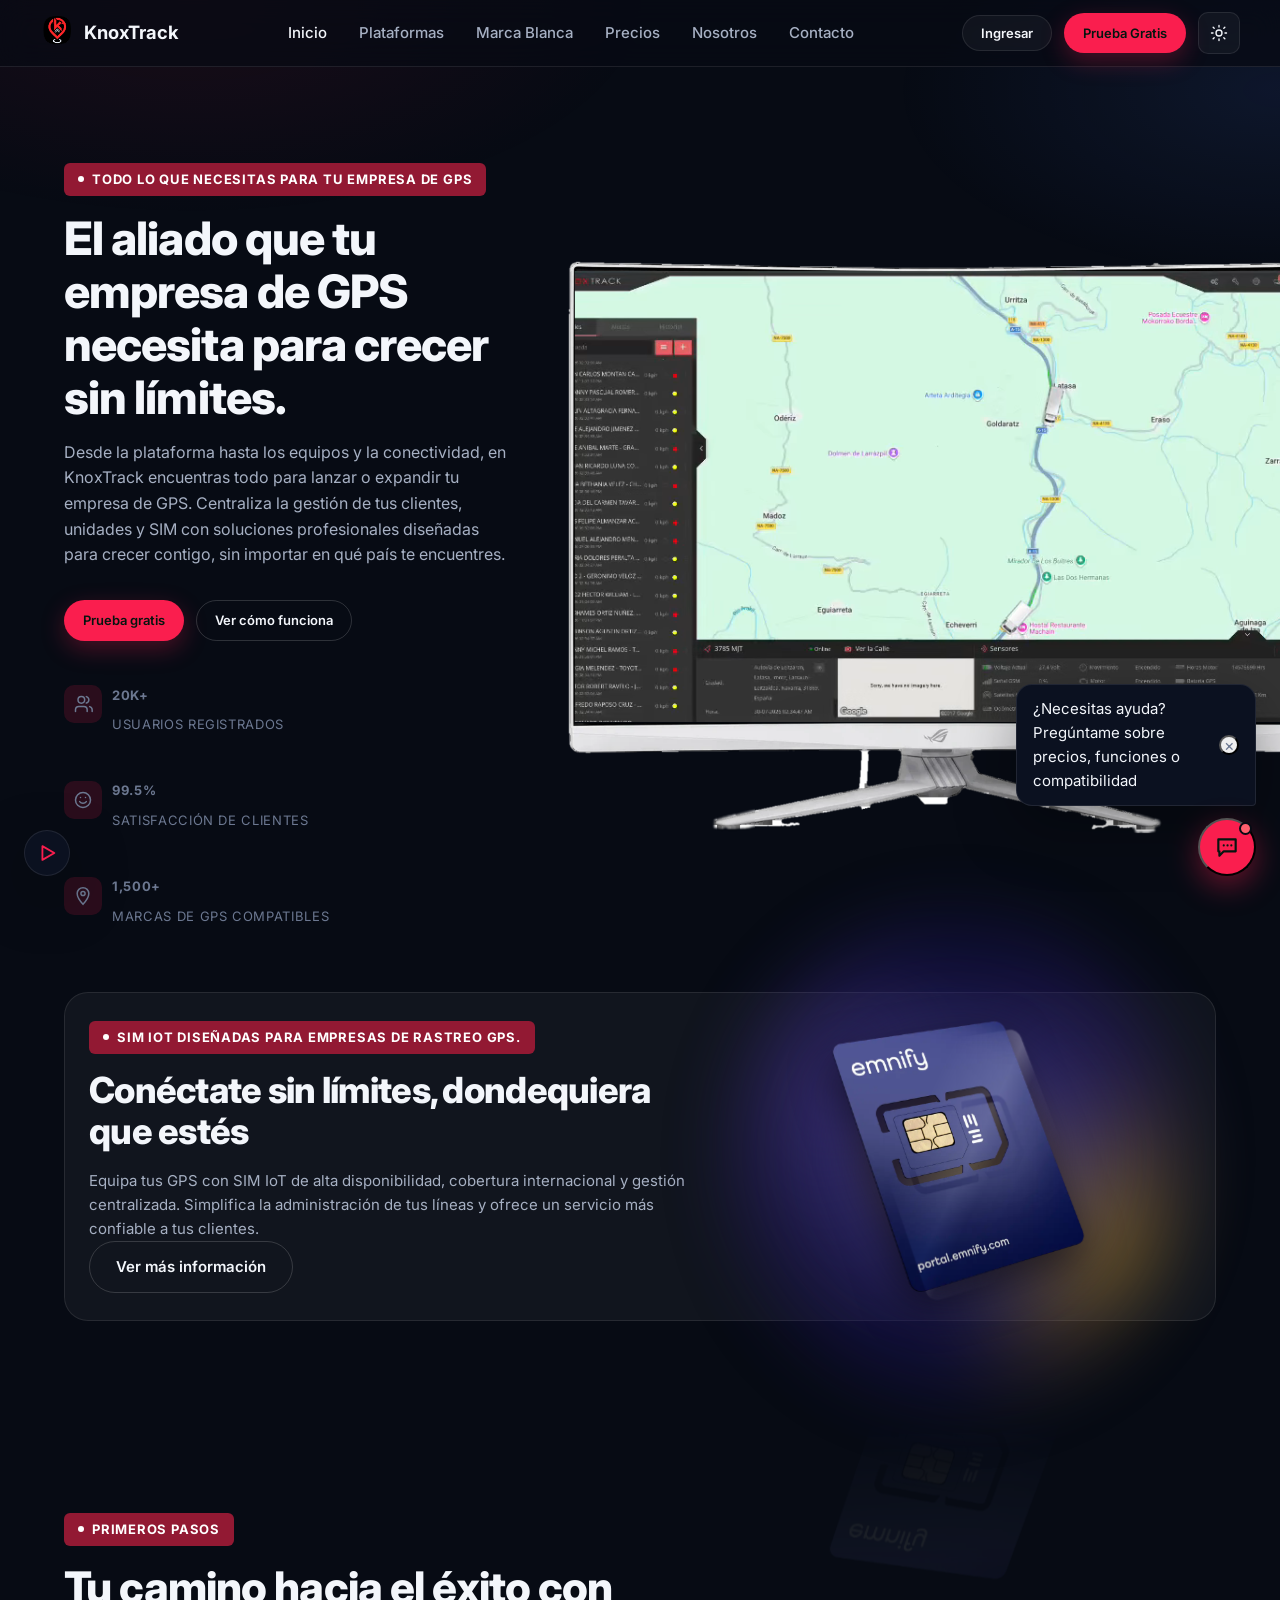
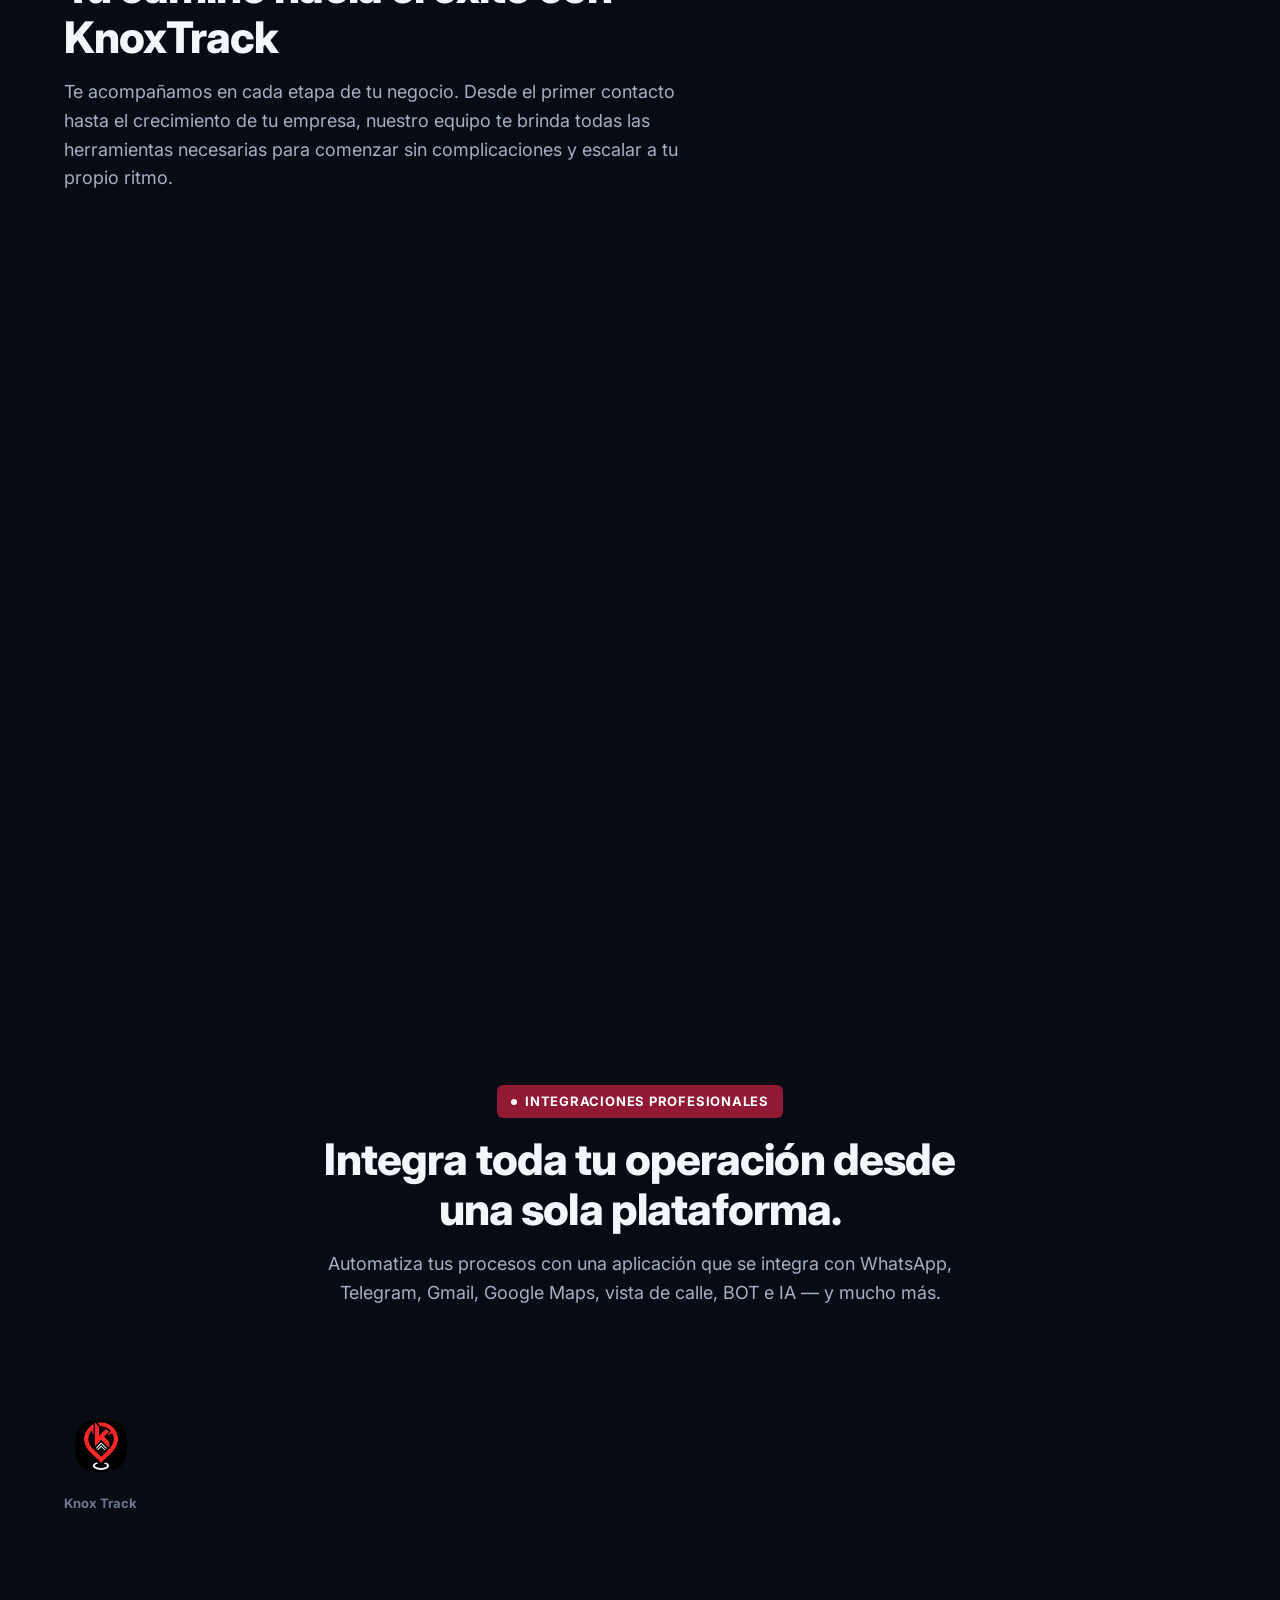
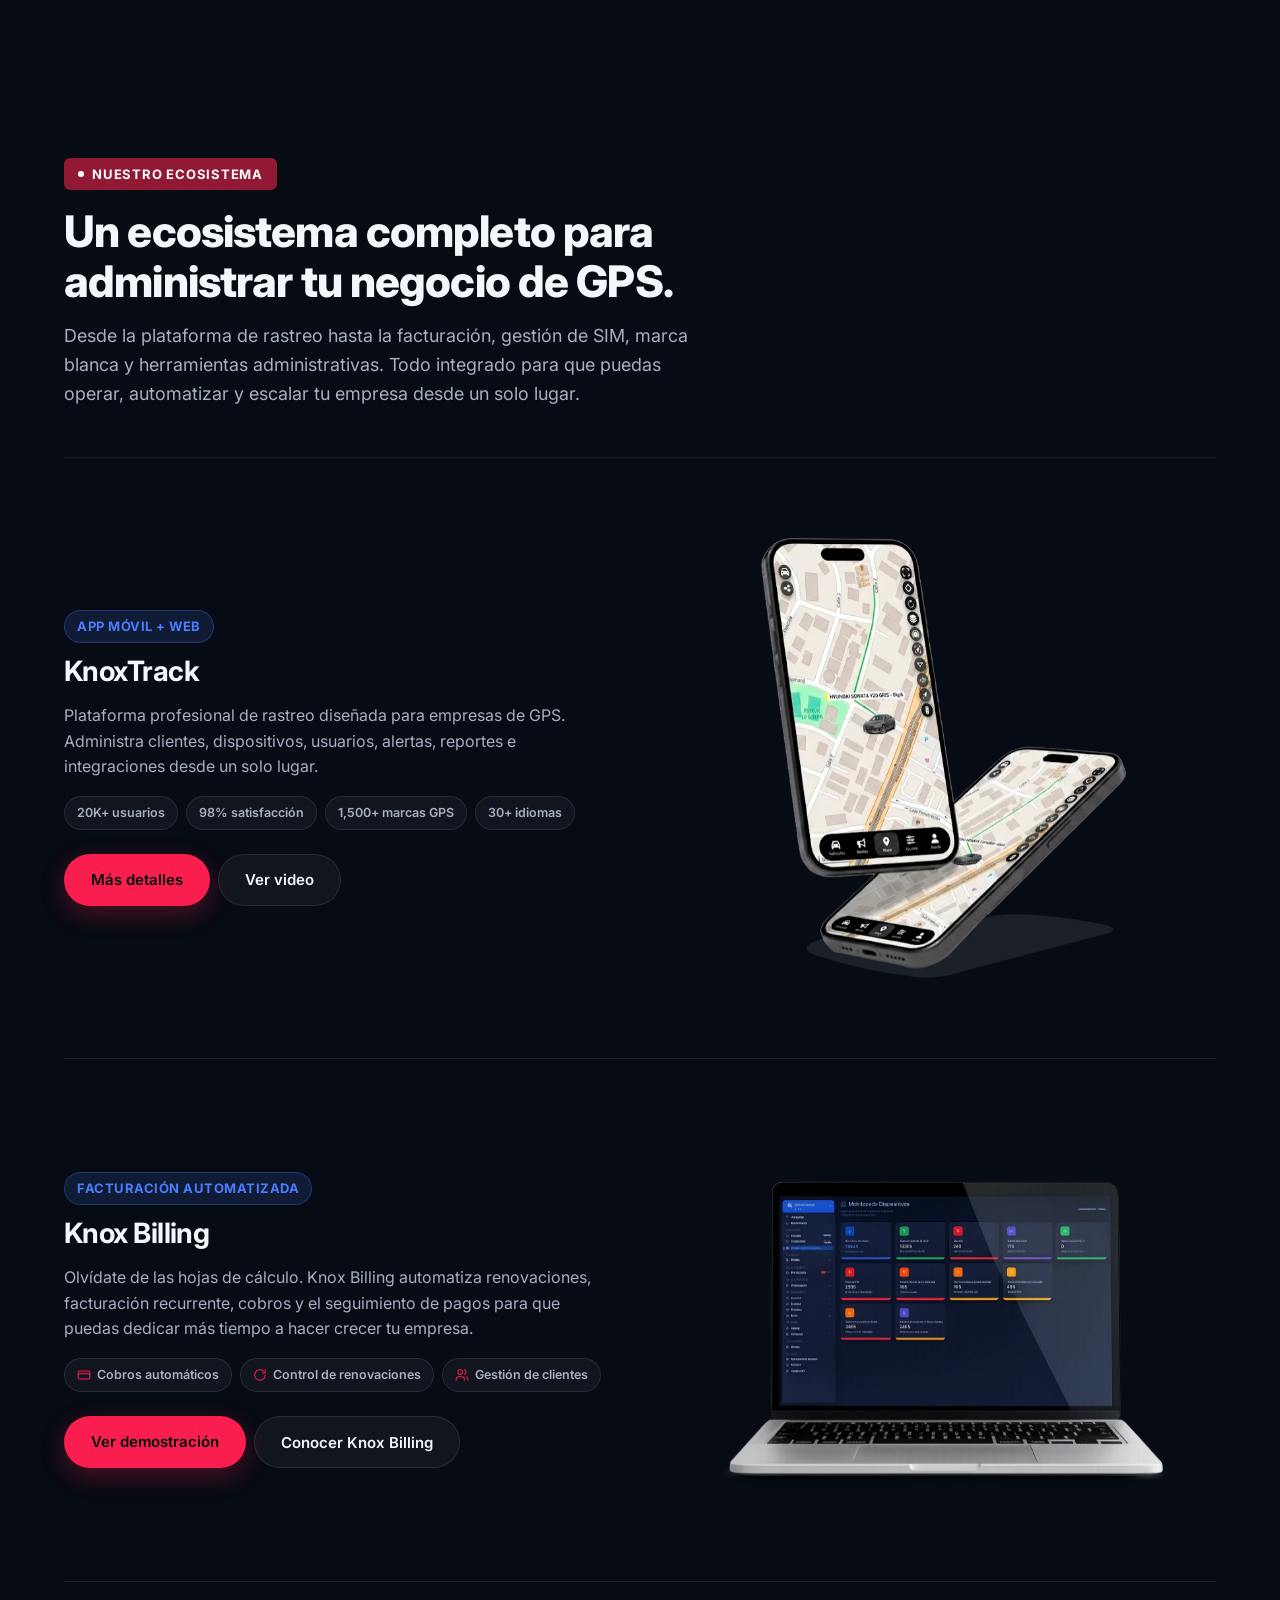
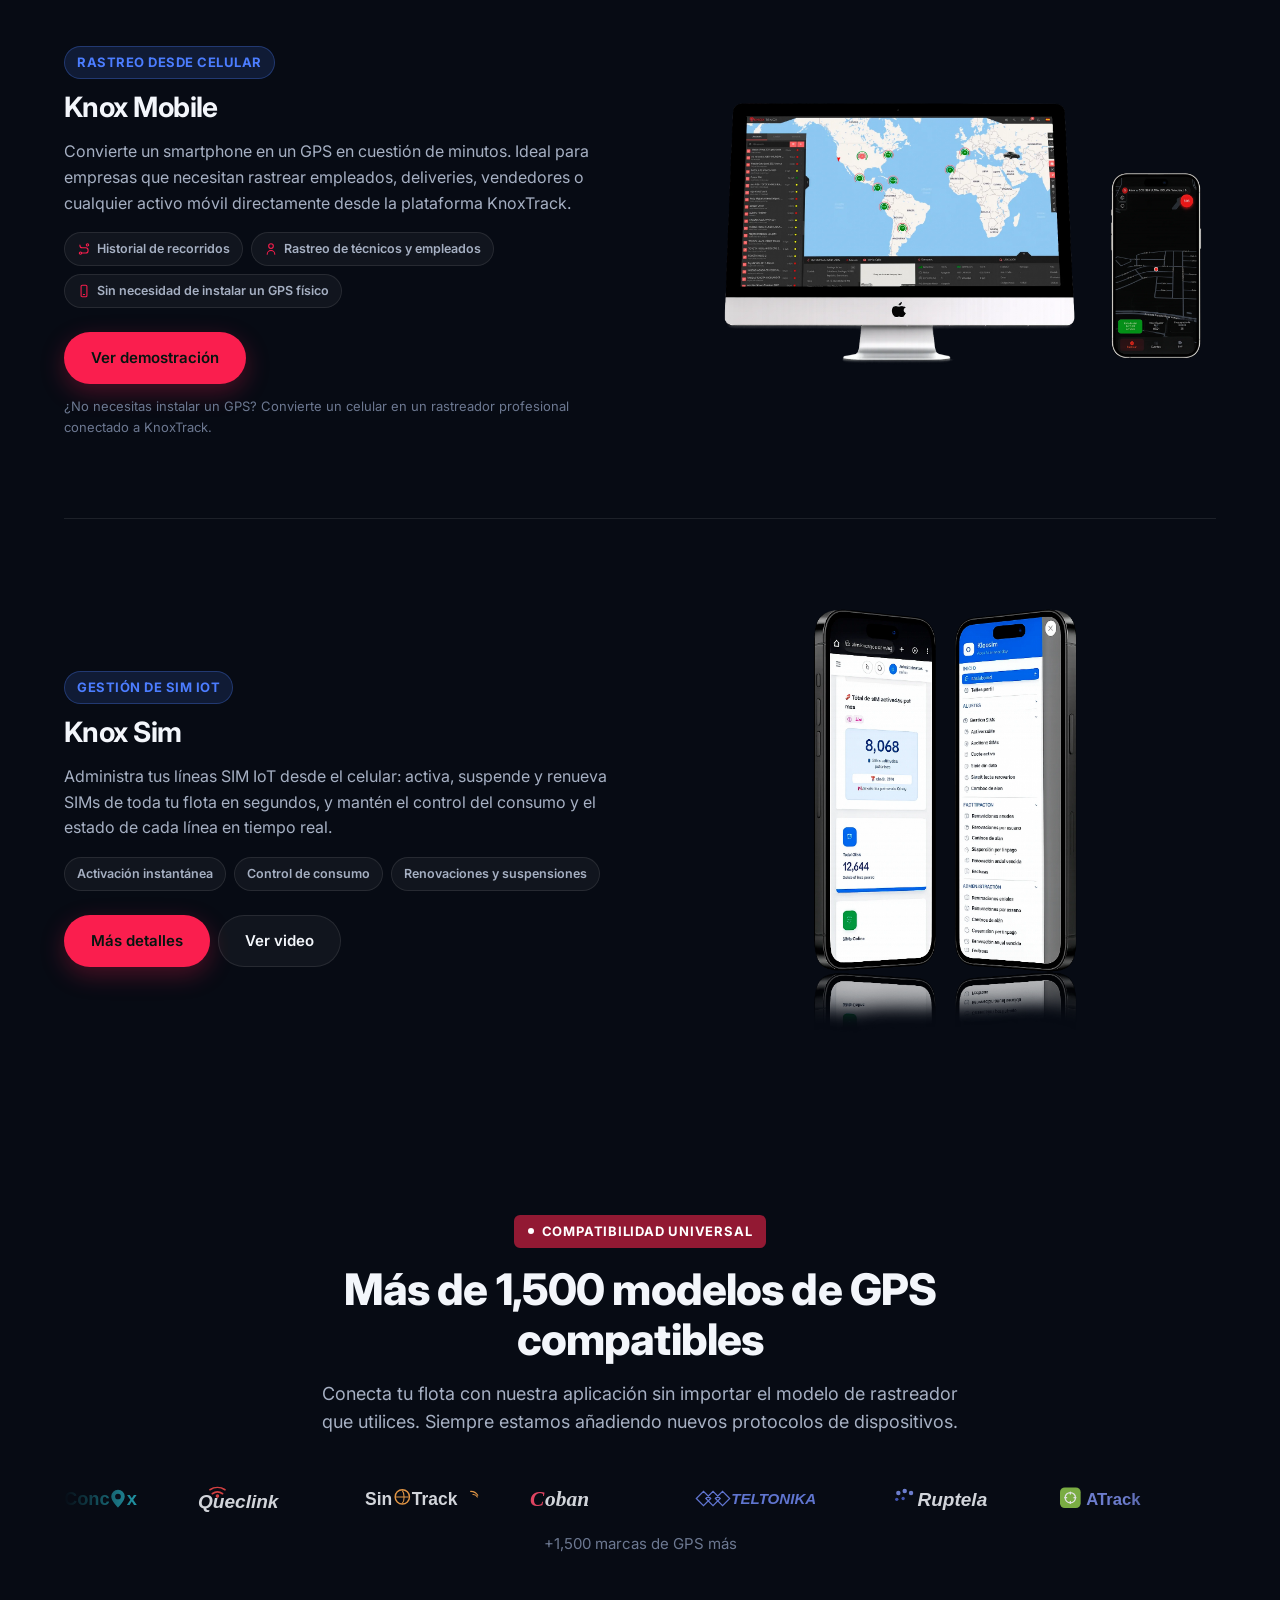
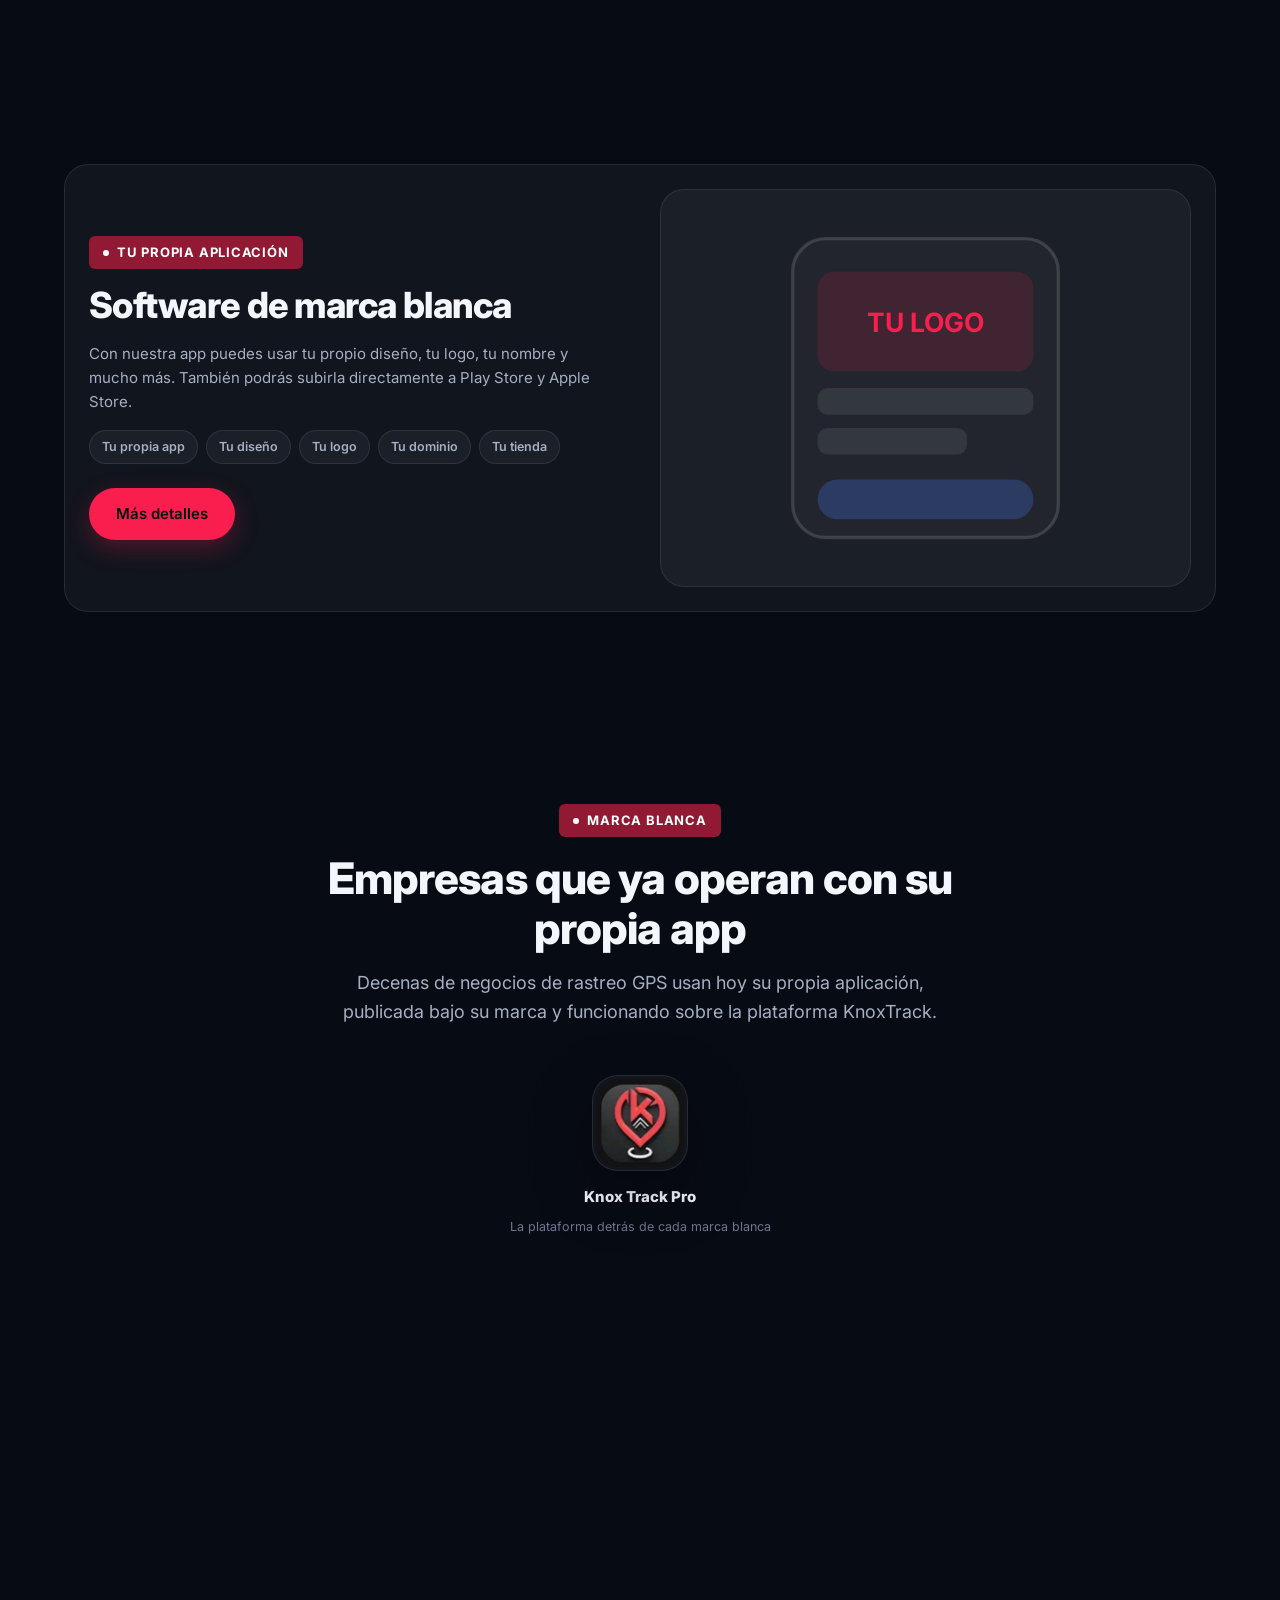
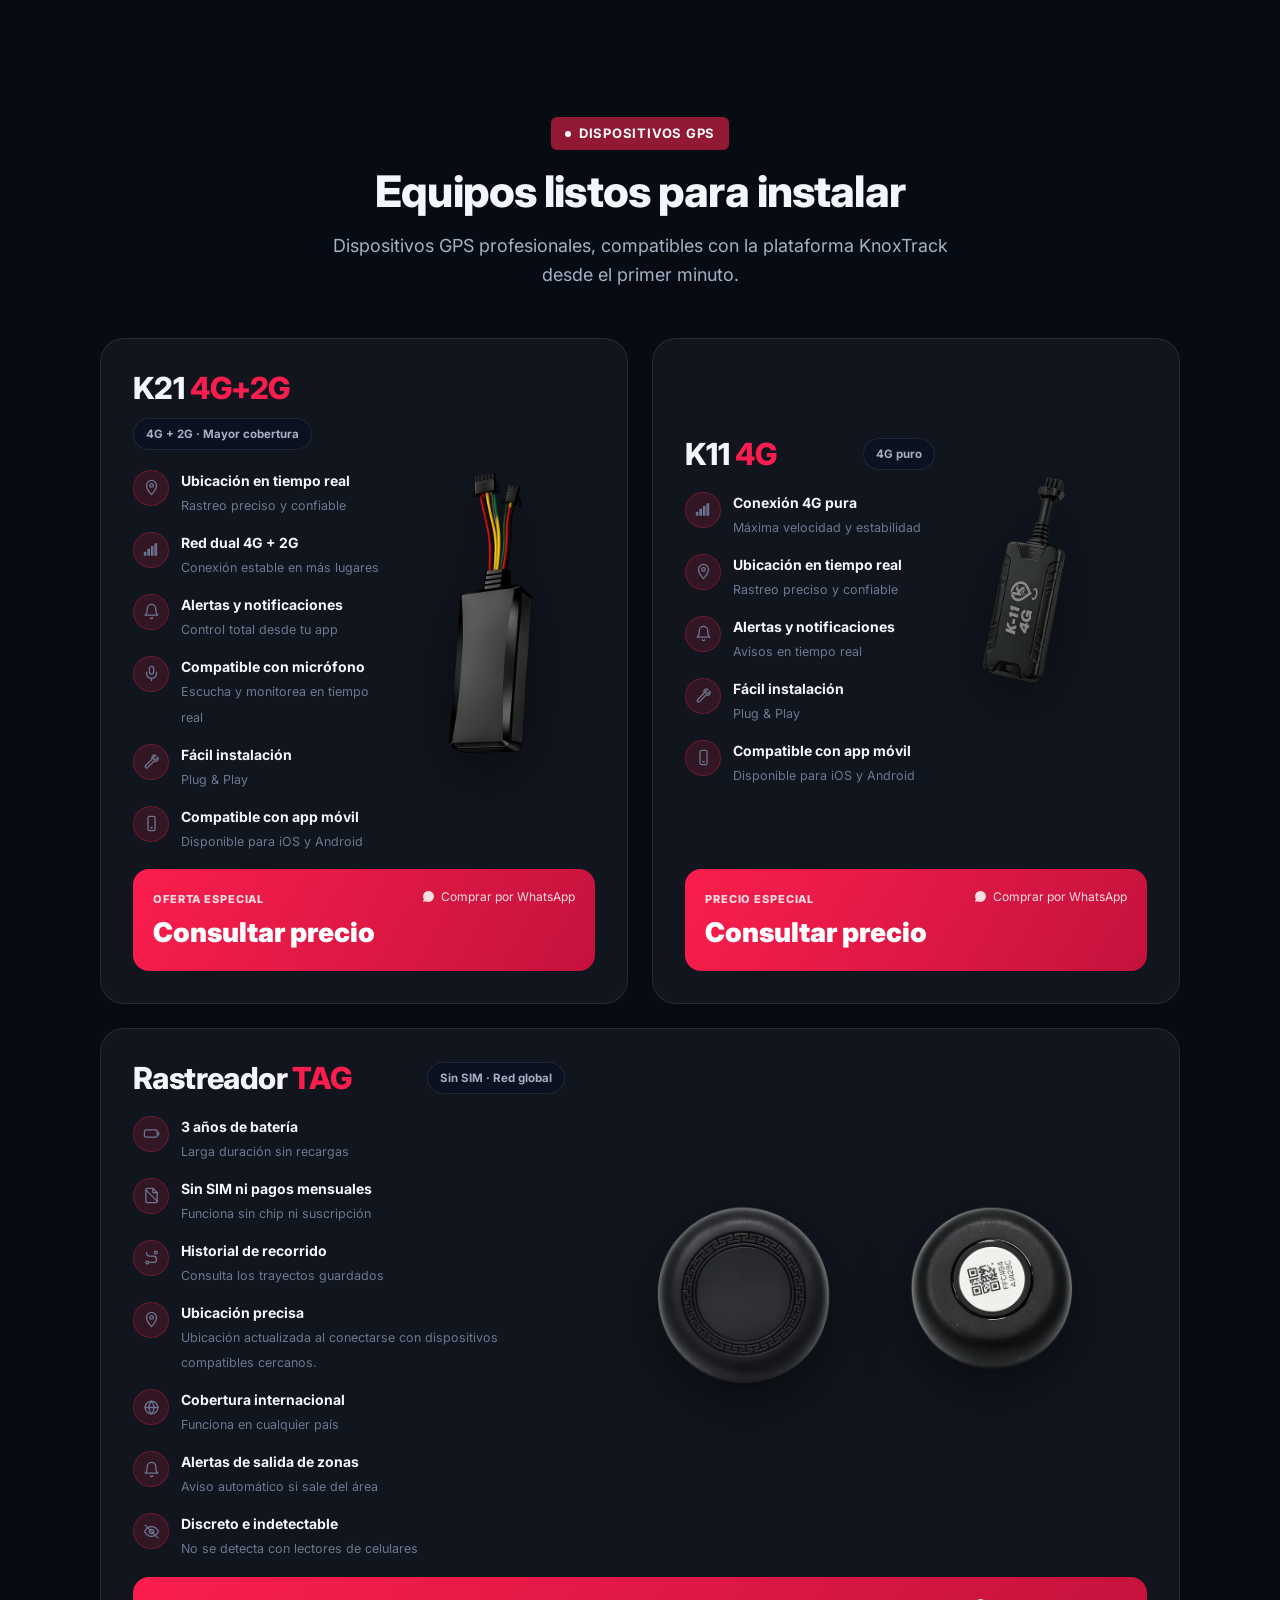
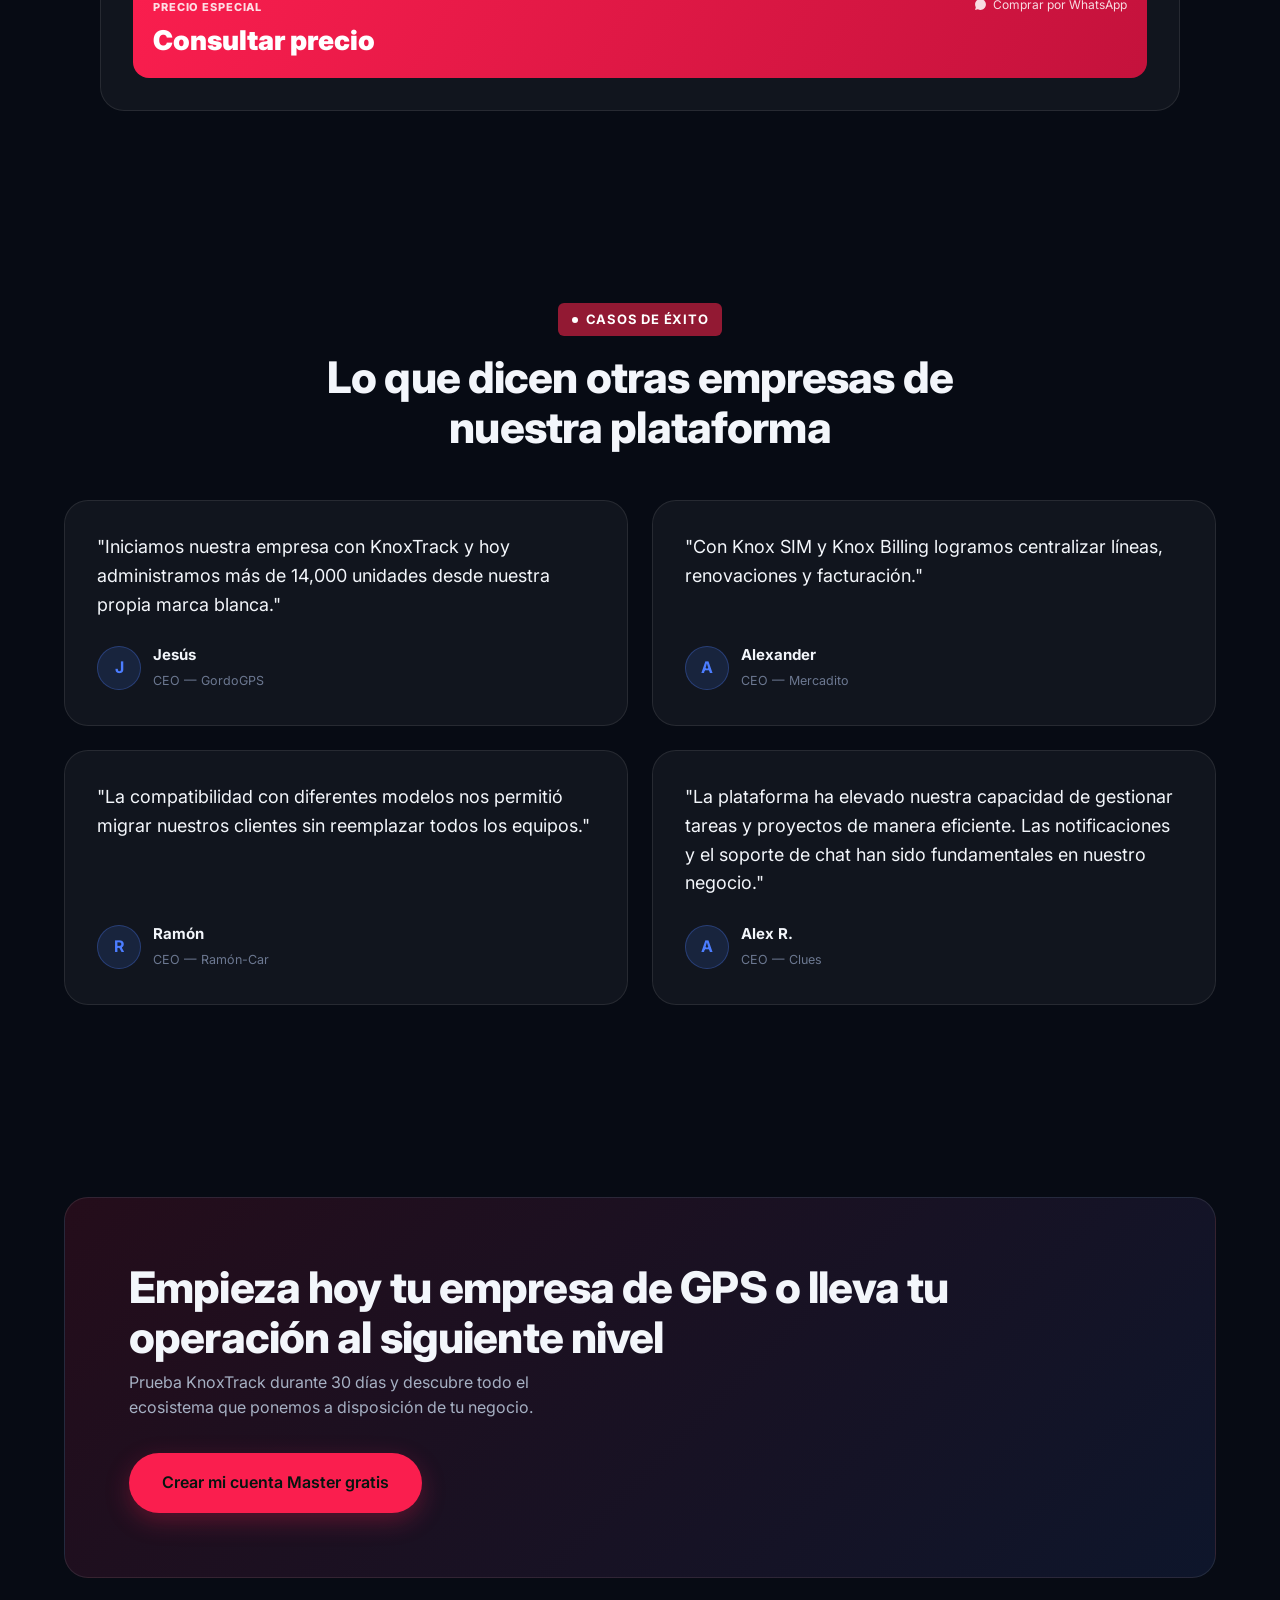
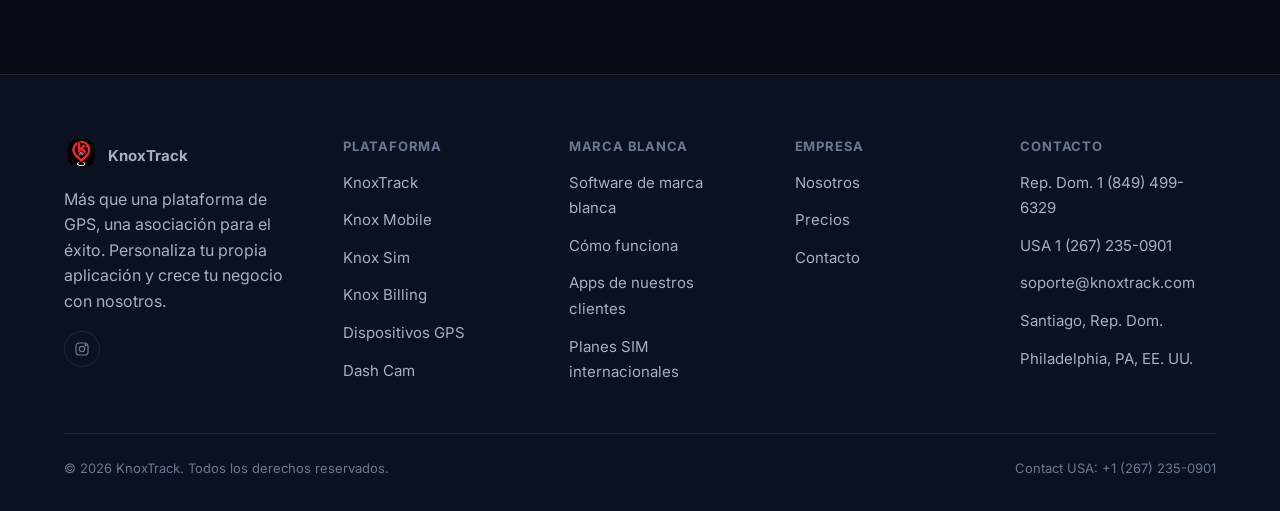
==== commit 41fb3d74: "Add files via upload" ====
--- a/index.html
+++ b/index.html
@@ -366,12 +366,136 @@
         <h3 style="font-size:var(--fs-xl)">Knox Sim</h3>
         <p>Administra tus líneas SIM IoT desde el celular: activa, suspende y renueva SIMs de toda tu flota en segundos, y mantén el control del consumo y el estado de cada línea en tiempo real.</p>
         <div class="app-feats"><span class="pill">Activación instantánea</span><span class="pill">Control de consumo</span><span class="pill">Renovaciones y suspensiones</span></div>
-        <a href="contacto.html" class="btn btn-outline">Contáctanos para más info</a>
+        <div class="flex gap-2"><a href="producto.html#knoxsim" class="btn btn-primary">Más detalles</a><button type="button" class="btn btn-ghost video-trigger" data-video="Rs0UWJP566Q">Ver video</button></div>
       </div>
       <div class="app-visual app-visual-mockup">
         <img src="assets/app-visual-info.webp" alt="App Knox Sim mostrando el panel de gestión y el total de SIMs activas" width="1024" height="1536" loading="eager" fetchpriority="high">
       </div>
     </div>
+  </div>
+</section>
+
+<!-- Compatibilidad -->
+<section class="section" style="padding-top:0">
+  <div class="container reveal">
+    <div class="section-head center">
+      <span class="eyebrow"><span class="dot"></span> Compatibilidad universal</span>
+      <h2>Más de 1,500 modelos de GPS compatibles</h2>
+      <p>Conecta tu flota con nuestra aplicación sin importar el modelo de rastreador que utilices. Siempre estamos añadiendo nuevos protocolos de dispositivos.</p>
+    </div>
+    <div class="brand-marquee">
+      <div class="brand-track">
+        <div class="brand-group">
+          <svg class="brand-logo" viewBox="0 0 108 34" aria-label="Concox">
+        <text x="0" y="25" font-family="'Poppins','Segoe UI',sans-serif" font-weight="700" font-size="23" fill="#2dd4e8">Conc</text>
+        <path d="M68 6a8.5 8.5 0 0 1 8.5 8.5c0 6-8.5 14-8.5 14s-8.5-8-8.5-14A8.5 8.5 0 0 1 68 6Z" fill="#2dd4e8"/>
+        <circle cx="68" cy="14.5" r="3.6" fill="#0b1120"/>
+        <text x="79" y="25" font-family="'Poppins','Segoe UI',sans-serif" font-weight="700" font-size="23" fill="#2dd4e8">x</text>
+      </svg>
+      <svg class="brand-logo" viewBox="0 0 150 34" aria-label="Queclink">
+        <path d="M18 11a11 11 0 0 1 13 0M15 6a17 17 0 0 1 19 0" stroke="#f04848" stroke-width="2" fill="none" stroke-linecap="round"/>
+        <circle cx="24.5" cy="14" r="2.3" fill="#f04848"/>
+        <text x="0" y="29" font-style="italic" font-family="'Segoe UI',sans-serif" font-weight="700" font-size="24" fill="#eef1f6">Queclink</text>
+      </svg>
+      <svg class="brand-logo" viewBox="0 0 148 34" aria-label="SinoTrack">
+        <text x="0" y="25" font-family="'Segoe UI',sans-serif" font-weight="700" font-size="22" fill="#eef1f6">Sin</text>
+        <circle cx="47" cy="15" r="9" fill="none" stroke="#ffa94d" stroke-width="1.8"/>
+        <path d="M39 15h16M47 7c3 3.5 3 12.5 0 16" stroke="#ffa94d" stroke-width="1.3" fill="none"/>
+        <text x="59" y="25" font-family="'Segoe UI',sans-serif" font-weight="700" font-size="22" fill="#eef1f6">Track</text>
+        <path d="M133 8a10 10 0 0 1 9 5M136 12a6 6 0 0 1 5.5 3" stroke="#ffa94d" stroke-width="1.4" fill="none" stroke-linecap="round"/>
+      </svg>
+      <svg class="brand-logo" viewBox="0 0 140 34" aria-label="Coban">
+        <text x="0" y="27" font-family="Georgia,'Times New Roman',serif" font-style="italic" font-weight="700" font-size="27" fill="#ff4d6d">C</text>
+        <text x="19" y="27" font-family="Georgia,'Times New Roman',serif" font-style="italic" font-weight="700" font-size="27" fill="#eef1f6">oban</text>
+      </svg>
+      <svg class="brand-logo" viewBox="0 0 195 34" aria-label="Teltonika">
+        <path d="M8 17l9-9 9 9-9 9-9-9Zm12 0l9-9 9 9-9 9-9-9Zm12 0l9-9 9 9-9 9-9-9Z" fill="none" stroke="#6d84ea" stroke-width="1.6"/>
+        <text x="52" y="24" font-family="'Segoe UI',Arial,sans-serif" font-weight="800" font-style="italic" font-size="19" fill="#6d84ea">TELTONIKA</text>
+      </svg>
+      <svg class="brand-logo" viewBox="0 0 150 34" aria-label="Ruptela">
+        <circle cx="8" cy="10" r="2.8" fill="#7c8ee8"/><circle cx="16" cy="7.5" r="2.8" fill="#7c8ee8"/><circle cx="24" cy="10" r="2.8" fill="#7c8ee8"/>
+        <circle cx="6" cy="18" r="2.1" fill="#4c5fc7"/><circle cx="14" cy="17" r="2.1" fill="#4c5fc7"/>
+        <text x="32" y="27" font-family="'Segoe UI',sans-serif" font-style="italic" font-weight="700" font-size="24" fill="#eef1f6">Ruptela</text>
+      </svg>
+      <svg class="brand-logo" viewBox="0 0 150 34" aria-label="ATrack">
+        <rect x="0" y="3" width="26" height="26" rx="6" fill="#8bc34a"/>
+        <circle cx="13" cy="16" r="6.5" fill="none" stroke="#fff" stroke-width="1.6"/>
+        <path d="M13 9v2.4M13 20.6V23M6 16h2.4M17.6 16H20" stroke="#fff" stroke-width="1.6" stroke-linecap="round"/>
+        <text x="33" y="25" font-family="'Segoe UI',sans-serif" font-weight="800" font-size="21" fill="#7c8ee8">ATrack</text>
+      </svg>
+      <svg class="brand-logo" viewBox="0 0 150 30" aria-label="TKSTAR">
+        <text x="0" y="22" font-family="Georgia,serif" font-weight="700" font-size="19" letter-spacing="1" fill="#d9b64c">TK</text>
+        <path d="M39 5l2.3 6.3L48 14l-6.3 2.3L39 23l-2.3-6.3L31 14l6.3-2.3Z" fill="#e8c766"/>
+        <text x="53" y="22" font-family="Georgia,serif" font-weight="700" font-size="19" letter-spacing="1" fill="#d9b64c">STAR</text>
+      </svg>
+      <svg class="brand-logo" viewBox="0 0 150 34" aria-label="Suntech">
+        <rect x="0" y="4" width="66" height="24" rx="12" fill="#f0403f"/>
+        <text x="9" y="21" font-family="'Segoe UI',sans-serif" font-weight="800" font-style="italic" font-size="14" fill="#ffffff">Suntech</text>
+        <path d="M74 11h16M74 16h20M74 21h14M74 26h9" stroke="#f0403f" stroke-width="2" stroke-linecap="round"/>
+      </svg>
+      <svg class="brand-logo" viewBox="0 0 150 30" aria-label="Benway">
+        <path d="M4 6a11 11 0 0 1 12 5" stroke="#aab2c5" stroke-width="1.5" fill="none" stroke-linecap="round"/>
+        <path d="M6 10a7 7 0 0 1 8 3.2" stroke="#aab2c5" stroke-width="1.5" fill="none" stroke-linecap="round"/>
+        <text x="0" y="27" font-family="'Segoe UI',Arial,sans-serif" font-weight="800" font-style="italic" font-size="20" letter-spacing="0.5" fill="#aab2c5">BENWAY</text>
+      </svg>
+        </div>
+        <div class="brand-group" aria-hidden="true">
+          <svg class="brand-logo" viewBox="0 0 108 34" aria-label="Concox">
+        <text x="0" y="25" font-family="'Poppins','Segoe UI',sans-serif" font-weight="700" font-size="23" fill="#2dd4e8">Conc</text>
+        <path d="M68 6a8.5 8.5 0 0 1 8.5 8.5c0 6-8.5 14-8.5 14s-8.5-8-8.5-14A8.5 8.5 0 0 1 68 6Z" fill="#2dd4e8"/>
+        <circle cx="68" cy="14.5" r="3.6" fill="#0b1120"/>
+        <text x="79" y="25" font-family="'Poppins','Segoe UI',sans-serif" font-weight="700" font-size="23" fill="#2dd4e8">x</text>
+      </svg>
+      <svg class="brand-logo" viewBox="0 0 150 34" aria-label="Queclink">
+        <path d="M18 11a11 11 0 0 1 13 0M15 6a17 17 0 0 1 19 0" stroke="#f04848" stroke-width="2" fill="none" stroke-linecap="round"/>
+        <circle cx="24.5" cy="14" r="2.3" fill="#f04848"/>
+        <text x="0" y="29" font-style="italic" font-family="'Segoe UI',sans-serif" font-weight="700" font-size="24" fill="#eef1f6">Queclink</text>
+      </svg>
+      <svg class="brand-logo" viewBox="0 0 148 34" aria-label="SinoTrack">
+        <text x="0" y="25" font-family="'Segoe UI',sans-serif" font-weight="700" font-size="22" fill="#eef1f6">Sin</text>
+        <circle cx="47" cy="15" r="9" fill="none" stroke="#ffa94d" stroke-width="1.8"/>
+        <path d="M39 15h16M47 7c3 3.5 3 12.5 0 16" stroke="#ffa94d" stroke-width="1.3" fill="none"/>
+        <text x="59" y="25" font-family="'Segoe UI',sans-serif" font-weight="700" font-size="22" fill="#eef1f6">Track</text>
+        <path d="M133 8a10 10 0 0 1 9 5M136 12a6 6 0 0 1 5.5 3" stroke="#ffa94d" stroke-width="1.4" fill="none" stroke-linecap="round"/>
+      </svg>
+      <svg class="brand-logo" viewBox="0 0 140 34" aria-label="Coban">
+        <text x="0" y="27" font-family="Georgia,'Times New Roman',serif" font-style="italic" font-weight="700" font-size="27" fill="#ff4d6d">C</text>
+        <text x="19" y="27" font-family="Georgia,'Times New Roman',serif" font-style="italic" font-weight="700" font-size="27" fill="#eef1f6">oban</text>
+      </svg>
+      <svg class="brand-logo" viewBox="0 0 195 34" aria-label="Teltonika">
+        <path d="M8 17l9-9 9 9-9 9-9-9Zm12 0l9-9 9 9-9 9-9-9Zm12 0l9-9 9 9-9 9-9-9Z" fill="none" stroke="#6d84ea" stroke-width="1.6"/>
+        <text x="52" y="24" font-family="'Segoe UI',Arial,sans-serif" font-weight="800" font-style="italic" font-size="19" fill="#6d84ea">TELTONIKA</text>
+      </svg>
+      <svg class="brand-logo" viewBox="0 0 150 34" aria-label="Ruptela">
+        <circle cx="8" cy="10" r="2.8" fill="#7c8ee8"/><circle cx="16" cy="7.5" r="2.8" fill="#7c8ee8"/><circle cx="24" cy="10" r="2.8" fill="#7c8ee8"/>
+        <circle cx="6" cy="18" r="2.1" fill="#4c5fc7"/><circle cx="14" cy="17" r="2.1" fill="#4c5fc7"/>
+        <text x="32" y="27" font-family="'Segoe UI',sans-serif" font-style="italic" font-weight="700" font-size="24" fill="#eef1f6">Ruptela</text>
+      </svg>
+      <svg class="brand-logo" viewBox="0 0 150 34" aria-label="ATrack">
+        <rect x="0" y="3" width="26" height="26" rx="6" fill="#8bc34a"/>
+        <circle cx="13" cy="16" r="6.5" fill="none" stroke="#fff" stroke-width="1.6"/>
+        <path d="M13 9v2.4M13 20.6V23M6 16h2.4M17.6 16H20" stroke="#fff" stroke-width="1.6" stroke-linecap="round"/>
+        <text x="33" y="25" font-family="'Segoe UI',sans-serif" font-weight="800" font-size="21" fill="#7c8ee8">ATrack</text>
+      </svg>
+      <svg class="brand-logo" viewBox="0 0 150 30" aria-label="TKSTAR">
+        <text x="0" y="22" font-family="Georgia,serif" font-weight="700" font-size="19" letter-spacing="1" fill="#d9b64c">TK</text>
+        <path d="M39 5l2.3 6.3L48 14l-6.3 2.3L39 23l-2.3-6.3L31 14l6.3-2.3Z" fill="#e8c766"/>
+        <text x="53" y="22" font-family="Georgia,serif" font-weight="700" font-size="19" letter-spacing="1" fill="#d9b64c">STAR</text>
+      </svg>
+      <svg class="brand-logo" viewBox="0 0 150 34" aria-label="Suntech">
+        <rect x="0" y="4" width="66" height="24" rx="12" fill="#f0403f"/>
+        <text x="9" y="21" font-family="'Segoe UI',sans-serif" font-weight="800" font-style="italic" font-size="14" fill="#ffffff">Suntech</text>
+        <path d="M74 11h16M74 16h20M74 21h14M74 26h9" stroke="#f0403f" stroke-width="2" stroke-linecap="round"/>
+      </svg>
+      <svg class="brand-logo" viewBox="0 0 150 30" aria-label="Benway">
+        <path d="M4 6a11 11 0 0 1 12 5" stroke="#aab2c5" stroke-width="1.5" fill="none" stroke-linecap="round"/>
+        <path d="M6 10a7 7 0 0 1 8 3.2" stroke="#aab2c5" stroke-width="1.5" fill="none" stroke-linecap="round"/>
+        <text x="0" y="27" font-family="'Segoe UI',Arial,sans-serif" font-weight="800" font-style="italic" font-size="20" letter-spacing="0.5" fill="#aab2c5">BENWAY</text>
+      </svg>
+        </div>
+      </div>
+    </div>
+    <p class="text-center" style="margin-top:20px; font-size:var(--fs-sm); color:var(--text-faint)">+1,500 marcas de GPS más</p>
   </div>
 </section>
 
@@ -446,129 +570,7 @@
 
 
 
-<!-- Compatibilidad -->
-<section class="section" style="padding-top:0">
-  <div class="container reveal">
-    <div class="section-head center">
-      <span class="eyebrow"><span class="dot"></span> Compatibilidad universal</span>
-      <h2>Más de 1,500 modelos de GPS compatibles</h2>
-      <p>Conecta tu flota con nuestra aplicación sin importar el modelo de rastreador que utilices. Siempre estamos añadiendo nuevos protocolos de dispositivos.</p>
-    </div>
-    <div class="brand-marquee">
-      <div class="brand-track">
-        <div class="brand-group">
-          <svg class="brand-logo" viewBox="0 0 108 34" aria-label="Concox">
-        <text x="0" y="25" font-family="'Poppins','Segoe UI',sans-serif" font-weight="700" font-size="23" fill="#2dd4e8">Conc</text>
-        <path d="M68 6a8.5 8.5 0 0 1 8.5 8.5c0 6-8.5 14-8.5 14s-8.5-8-8.5-14A8.5 8.5 0 0 1 68 6Z" fill="#2dd4e8"/>
-        <circle cx="68" cy="14.5" r="3.6" fill="#0b1120"/>
-        <text x="79" y="25" font-family="'Poppins','Segoe UI',sans-serif" font-weight="700" font-size="23" fill="#2dd4e8">x</text>
-      </svg>
-      <svg class="brand-logo" viewBox="0 0 150 34" aria-label="Queclink">
-        <path d="M18 11a11 11 0 0 1 13 0M15 6a17 17 0 0 1 19 0" stroke="#f04848" stroke-width="2" fill="none" stroke-linecap="round"/>
-        <circle cx="24.5" cy="14" r="2.3" fill="#f04848"/>
-        <text x="0" y="29" font-style="italic" font-family="'Segoe UI',sans-serif" font-weight="700" font-size="24" fill="#eef1f6">Queclink</text>
-      </svg>
-      <svg class="brand-logo" viewBox="0 0 148 34" aria-label="SinoTrack">
-        <text x="0" y="25" font-family="'Segoe UI',sans-serif" font-weight="700" font-size="22" fill="#eef1f6">Sin</text>
-        <circle cx="47" cy="15" r="9" fill="none" stroke="#ffa94d" stroke-width="1.8"/>
-        <path d="M39 15h16M47 7c3 3.5 3 12.5 0 16" stroke="#ffa94d" stroke-width="1.3" fill="none"/>
-        <text x="59" y="25" font-family="'Segoe UI',sans-serif" font-weight="700" font-size="22" fill="#eef1f6">Track</text>
-        <path d="M133 8a10 10 0 0 1 9 5M136 12a6 6 0 0 1 5.5 3" stroke="#ffa94d" stroke-width="1.4" fill="none" stroke-linecap="round"/>
-      </svg>
-      <svg class="brand-logo" viewBox="0 0 140 34" aria-label="Coban">
-        <text x="0" y="27" font-family="Georgia,'Times New Roman',serif" font-style="italic" font-weight="700" font-size="27" fill="#ff4d6d">C</text>
-        <text x="19" y="27" font-family="Georgia,'Times New Roman',serif" font-style="italic" font-weight="700" font-size="27" fill="#eef1f6">oban</text>
-      </svg>
-      <svg class="brand-logo" viewBox="0 0 195 34" aria-label="Teltonika">
-        <path d="M8 17l9-9 9 9-9 9-9-9Zm12 0l9-9 9 9-9 9-9-9Zm12 0l9-9 9 9-9 9-9-9Z" fill="none" stroke="#6d84ea" stroke-width="1.6"/>
-        <text x="52" y="24" font-family="'Segoe UI',Arial,sans-serif" font-weight="800" font-style="italic" font-size="19" fill="#6d84ea">TELTONIKA</text>
-      </svg>
-      <svg class="brand-logo" viewBox="0 0 150 34" aria-label="Ruptela">
-        <circle cx="8" cy="10" r="2.8" fill="#7c8ee8"/><circle cx="16" cy="7.5" r="2.8" fill="#7c8ee8"/><circle cx="24" cy="10" r="2.8" fill="#7c8ee8"/>
-        <circle cx="6" cy="18" r="2.1" fill="#4c5fc7"/><circle cx="14" cy="17" r="2.1" fill="#4c5fc7"/>
-        <text x="32" y="27" font-family="'Segoe UI',sans-serif" font-style="italic" font-weight="700" font-size="24" fill="#eef1f6">Ruptela</text>
-      </svg>
-      <svg class="brand-logo" viewBox="0 0 150 34" aria-label="ATrack">
-        <rect x="0" y="3" width="26" height="26" rx="6" fill="#8bc34a"/>
-        <circle cx="13" cy="16" r="6.5" fill="none" stroke="#fff" stroke-width="1.6"/>
-        <path d="M13 9v2.4M13 20.6V23M6 16h2.4M17.6 16H20" stroke="#fff" stroke-width="1.6" stroke-linecap="round"/>
-        <text x="33" y="25" font-family="'Segoe UI',sans-serif" font-weight="800" font-size="21" fill="#7c8ee8">ATrack</text>
-      </svg>
-      <svg class="brand-logo" viewBox="0 0 150 30" aria-label="TKSTAR">
-        <text x="0" y="22" font-family="Georgia,serif" font-weight="700" font-size="19" letter-spacing="1" fill="#d9b64c">TK</text>
-        <path d="M39 5l2.3 6.3L48 14l-6.3 2.3L39 23l-2.3-6.3L31 14l6.3-2.3Z" fill="#e8c766"/>
-        <text x="53" y="22" font-family="Georgia,serif" font-weight="700" font-size="19" letter-spacing="1" fill="#d9b64c">STAR</text>
-      </svg>
-      <svg class="brand-logo" viewBox="0 0 150 34" aria-label="Suntech">
-        <rect x="0" y="4" width="66" height="24" rx="12" fill="#f0403f"/>
-        <text x="9" y="21" font-family="'Segoe UI',sans-serif" font-weight="800" font-style="italic" font-size="14" fill="#ffffff">Suntech</text>
-        <path d="M74 11h16M74 16h20M74 21h14M74 26h9" stroke="#f0403f" stroke-width="2" stroke-linecap="round"/>
-      </svg>
-      <svg class="brand-logo" viewBox="0 0 150 30" aria-label="Benway">
-        <path d="M4 6a11 11 0 0 1 12 5" stroke="#aab2c5" stroke-width="1.5" fill="none" stroke-linecap="round"/>
-        <path d="M6 10a7 7 0 0 1 8 3.2" stroke="#aab2c5" stroke-width="1.5" fill="none" stroke-linecap="round"/>
-        <text x="0" y="27" font-family="'Segoe UI',Arial,sans-serif" font-weight="800" font-style="italic" font-size="20" letter-spacing="0.5" fill="#aab2c5">BENWAY</text>
-      </svg>
-        </div>
-        <div class="brand-group" aria-hidden="true">
-          <svg class="brand-logo" viewBox="0 0 108 34" aria-label="Concox">
-        <text x="0" y="25" font-family="'Poppins','Segoe UI',sans-serif" font-weight="700" font-size="23" fill="#2dd4e8">Conc</text>
-        <path d="M68 6a8.5 8.5 0 0 1 8.5 8.5c0 6-8.5 14-8.5 14s-8.5-8-8.5-14A8.5 8.5 0 0 1 68 6Z" fill="#2dd4e8"/>
-        <circle cx="68" cy="14.5" r="3.6" fill="#0b1120"/>
-        <text x="79" y="25" font-family="'Poppins','Segoe UI',sans-serif" font-weight="700" font-size="23" fill="#2dd4e8">x</text>
-      </svg>
-      <svg class="brand-logo" viewBox="0 0 150 34" aria-label="Queclink">
-        <path d="M18 11a11 11 0 0 1 13 0M15 6a17 17 0 0 1 19 0" stroke="#f04848" stroke-width="2" fill="none" stroke-linecap="round"/>
-        <circle cx="24.5" cy="14" r="2.3" fill="#f04848"/>
-        <text x="0" y="29" font-style="italic" font-family="'Segoe UI',sans-serif" font-weight="700" font-size="24" fill="#eef1f6">Queclink</text>
-      </svg>
-      <svg class="brand-logo" viewBox="0 0 148 34" aria-label="SinoTrack">
-        <text x="0" y="25" font-family="'Segoe UI',sans-serif" font-weight="700" font-size="22" fill="#eef1f6">Sin</text>
-        <circle cx="47" cy="15" r="9" fill="none" stroke="#ffa94d" stroke-width="1.8"/>
-        <path d="M39 15h16M47 7c3 3.5 3 12.5 0 16" stroke="#ffa94d" stroke-width="1.3" fill="none"/>
-        <text x="59" y="25" font-family="'Segoe UI',sans-serif" font-weight="700" font-size="22" fill="#eef1f6">Track</text>
-        <path d="M133 8a10 10 0 0 1 9 5M136 12a6 6 0 0 1 5.5 3" stroke="#ffa94d" stroke-width="1.4" fill="none" stroke-linecap="round"/>
-      </svg>
-      <svg class="brand-logo" viewBox="0 0 140 34" aria-label="Coban">
-        <text x="0" y="27" font-family="Georgia,'Times New Roman',serif" font-style="italic" font-weight="700" font-size="27" fill="#ff4d6d">C</text>
-        <text x="19" y="27" font-family="Georgia,'Times New Roman',serif" font-style="italic" font-weight="700" font-size="27" fill="#eef1f6">oban</text>
-      </svg>
-      <svg class="brand-logo" viewBox="0 0 195 34" aria-label="Teltonika">
-        <path d="M8 17l9-9 9 9-9 9-9-9Zm12 0l9-9 9 9-9 9-9-9Zm12 0l9-9 9 9-9 9-9-9Z" fill="none" stroke="#6d84ea" stroke-width="1.6"/>
-        <text x="52" y="24" font-family="'Segoe UI',Arial,sans-serif" font-weight="800" font-style="italic" font-size="19" fill="#6d84ea">TELTONIKA</text>
-      </svg>
-      <svg class="brand-logo" viewBox="0 0 150 34" aria-label="Ruptela">
-        <circle cx="8" cy="10" r="2.8" fill="#7c8ee8"/><circle cx="16" cy="7.5" r="2.8" fill="#7c8ee8"/><circle cx="24" cy="10" r="2.8" fill="#7c8ee8"/>
-        <circle cx="6" cy="18" r="2.1" fill="#4c5fc7"/><circle cx="14" cy="17" r="2.1" fill="#4c5fc7"/>
-        <text x="32" y="27" font-family="'Segoe UI',sans-serif" font-style="italic" font-weight="700" font-size="24" fill="#eef1f6">Ruptela</text>
-      </svg>
-      <svg class="brand-logo" viewBox="0 0 150 34" aria-label="ATrack">
-        <rect x="0" y="3" width="26" height="26" rx="6" fill="#8bc34a"/>
-        <circle cx="13" cy="16" r="6.5" fill="none" stroke="#fff" stroke-width="1.6"/>
-        <path d="M13 9v2.4M13 20.6V23M6 16h2.4M17.6 16H20" stroke="#fff" stroke-width="1.6" stroke-linecap="round"/>
-        <text x="33" y="25" font-family="'Segoe UI',sans-serif" font-weight="800" font-size="21" fill="#7c8ee8">ATrack</text>
-      </svg>
-      <svg class="brand-logo" viewBox="0 0 150 30" aria-label="TKSTAR">
-        <text x="0" y="22" font-family="Georgia,serif" font-weight="700" font-size="19" letter-spacing="1" fill="#d9b64c">TK</text>
-        <path d="M39 5l2.3 6.3L48 14l-6.3 2.3L39 23l-2.3-6.3L31 14l6.3-2.3Z" fill="#e8c766"/>
-        <text x="53" y="22" font-family="Georgia,serif" font-weight="700" font-size="19" letter-spacing="1" fill="#d9b64c">STAR</text>
-      </svg>
-      <svg class="brand-logo" viewBox="0 0 150 34" aria-label="Suntech">
-        <rect x="0" y="4" width="66" height="24" rx="12" fill="#f0403f"/>
-        <text x="9" y="21" font-family="'Segoe UI',sans-serif" font-weight="800" font-style="italic" font-size="14" fill="#ffffff">Suntech</text>
-        <path d="M74 11h16M74 16h20M74 21h14M74 26h9" stroke="#f0403f" stroke-width="2" stroke-linecap="round"/>
-      </svg>
-      <svg class="brand-logo" viewBox="0 0 150 30" aria-label="Benway">
-        <path d="M4 6a11 11 0 0 1 12 5" stroke="#aab2c5" stroke-width="1.5" fill="none" stroke-linecap="round"/>
-        <path d="M6 10a7 7 0 0 1 8 3.2" stroke="#aab2c5" stroke-width="1.5" fill="none" stroke-linecap="round"/>
-        <text x="0" y="27" font-family="'Segoe UI',Arial,sans-serif" font-weight="800" font-style="italic" font-size="20" letter-spacing="0.5" fill="#aab2c5">BENWAY</text>
-      </svg>
-        </div>
-      </div>
-    </div>
-    <p class="text-center" style="margin-top:20px; font-size:var(--fs-sm); color:var(--text-faint)">+1,500 marcas de GPS más</p>
-  </div>
-</section>
+
 
 <!-- DISPOSITIVOS GPS -->
 <section class="section" id="dispositivos">
@@ -633,7 +635,7 @@
             <div class="device-feat"><span class="device-feat-ico"><svg width="17" height="17" viewBox="0 0 24 24" fill="none" stroke="currentColor" stroke-width="1.8" stroke-linecap="round" stroke-linejoin="round"><rect x="2" y="7" width="18" height="10" rx="2"/><path d="M22 10v4"/></svg></span><div><b>3 años de batería</b><span>Larga duración sin recargas</span></div></div>
             <div class="device-feat"><span class="device-feat-ico"><svg width="17" height="17" viewBox="0 0 24 24" fill="none" stroke="currentColor" stroke-width="1.8" stroke-linecap="round" stroke-linejoin="round"><path d="M14 2H6a2 2 0 0 0-2 2v16a2 2 0 0 0 2 2h12a2 2 0 0 0 2-2V8z"/><path d="M14 2v6h6"/><path d="M4 4l16 16"/></svg></span><div><b>Sin SIM ni pagos mensuales</b><span>Funciona sin chip ni suscripción</span></div></div>
             <div class="device-feat"><span class="device-feat-ico"><svg width="17" height="17" viewBox="0 0 24 24" fill="none" stroke="currentColor" stroke-width="1.8" stroke-linecap="round" stroke-linejoin="round"><circle cx="6" cy="19" r="2"/><circle cx="18" cy="5" r="2"/><path d="M8 19h7a4 4 0 0 0 4-4v-1a4 4 0 0 0-4-4H9a4 4 0 0 1-4-4V5"/></svg></span><div><b>Historial de recorrido</b><span>Consulta los trayectos guardados</span></div></div>
-            <div class="device-feat"><span class="device-feat-ico"><svg width="17" height="17" viewBox="0 0 24 24" fill="none" stroke="currentColor" stroke-width="1.8" stroke-linecap="round" stroke-linejoin="round"><path d="M12 2a7 7 0 0 0-7 7c0 5.25 7 13 7 13s7-7.75 7-13a7 7 0 0 0-7-7Z"/><circle cx="12" cy="9" r="2.5"/></svg></span><div><b>Ubicación precisa</b><span>Localización exacta en todo momento</span></div></div>
+            <div class="device-feat"><span class="device-feat-ico"><svg width="17" height="17" viewBox="0 0 24 24" fill="none" stroke="currentColor" stroke-width="1.8" stroke-linecap="round" stroke-linejoin="round"><path d="M12 2a7 7 0 0 0-7 7c0 5.25 7 13 7 13s7-7.75 7-13a7 7 0 0 0-7-7Z"/><circle cx="12" cy="9" r="2.5"/></svg></span><div><b>Ubicación precisa</b><span>Ubicación actualizada al conectarse con dispositivos compatibles cercanos.</span></div></div>
             <div class="device-feat"><span class="device-feat-ico"><svg width="17" height="17" viewBox="0 0 24 24" fill="none" stroke="currentColor" stroke-width="1.8" stroke-linecap="round" stroke-linejoin="round"><circle cx="12" cy="12" r="9"/><path d="M2.5 12h19M12 3a13 13 0 0 1 0 18M12 3a13 13 0 0 0 0 18"/></svg></span><div><b>Cobertura internacional</b><span>Funciona en cualquier país</span></div></div>
             <div class="device-feat"><span class="device-feat-ico"><svg width="17" height="17" viewBox="0 0 24 24" fill="none" stroke="currentColor" stroke-width="1.8" stroke-linecap="round" stroke-linejoin="round"><path d="M18 8a6 6 0 0 0-12 0c0 7-3 9-3 9h18s-3-2-3-9"/><path d="M13.73 21a2 2 0 0 1-3.46 0"/></svg></span><div><b>Alertas de salida de zonas</b><span>Aviso automático si sale del área</span></div></div>
             <div class="device-feat"><span class="device-feat-ico"><svg width="17" height="17" viewBox="0 0 24 24" fill="none" stroke="currentColor" stroke-width="1.8" stroke-linecap="round" stroke-linejoin="round"><path d="M2 12s4-7 10-7 10 7 10 7-4 7-10 7-10-7-10-7Z"/><circle cx="12" cy="12" r="3"/><path d="M3 3l18 18"/></svg></span><div><b>Discreto e indetectable</b><span>No se detecta con lectores de celulares</span></div></div>
--- a/styles.css
+++ b/styles.css
@@ -753,7 +753,7 @@
 .chat-panel-close:hover{ background:var(--surface); color:var(--text); }
 @keyframes dot-live{ 0%,100%{ opacity:1; } 50%{ opacity:.35; } }
 
-.chat-messages{ flex:1; overflow-y:auto; padding:16px; display:flex; flex-direction:column; gap:10px; background:var(--bg); }
+.chat-messages{ flex:1; min-height:0; overflow-y:auto; overflow-anchor:none; padding:16px; display:flex; flex-direction:column; gap:10px; background:var(--bg); }
 .chat-msg{ max-width:82%; padding:10px 13px; border-radius:14px; font-size:0.87rem; line-height:1.5; animation: chatMsgIn 220ms ease; }
 @keyframes chatMsgIn{ from{ opacity:0; transform:translateY(6px); } to{ opacity:1; transform:translateY(0); } }
 .chat-msg--bot{ align-self:flex-start; background:var(--surface); border:1px solid var(--border); border-bottom-left-radius:4px; color:var(--text); }
@@ -877,6 +877,7 @@
   .team-grid{ grid-template-columns:1fr; }
   .hero-stats{ gap: var(--sp-5); }
   .cta-band{ flex-direction:column; text-align:center; }
+  .cta-band .btn{ width:100%; white-space:normal; }
   .footer-grid{ grid-template-columns:1fr 1fr; }
   .split-grid{ grid-template-columns:1fr; gap:28px; }
   .split-grid-sim{ text-align:left; }
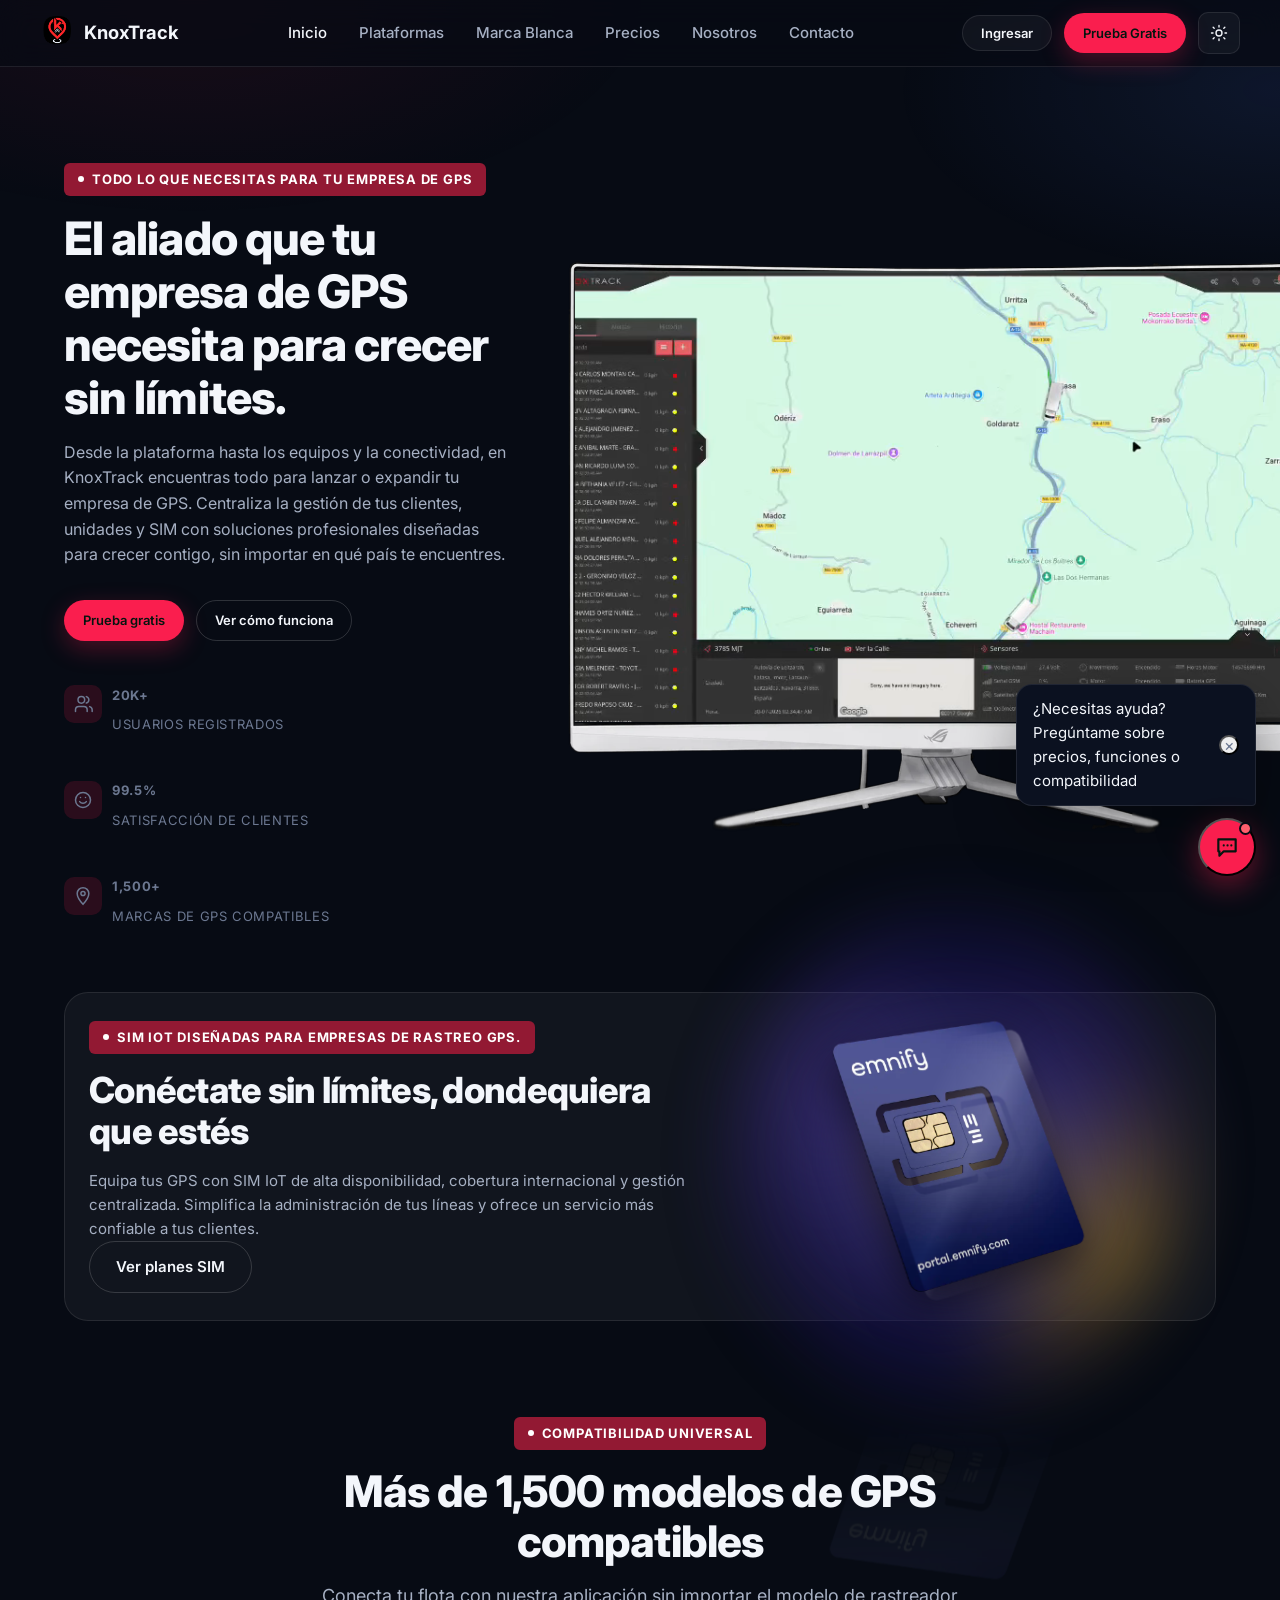
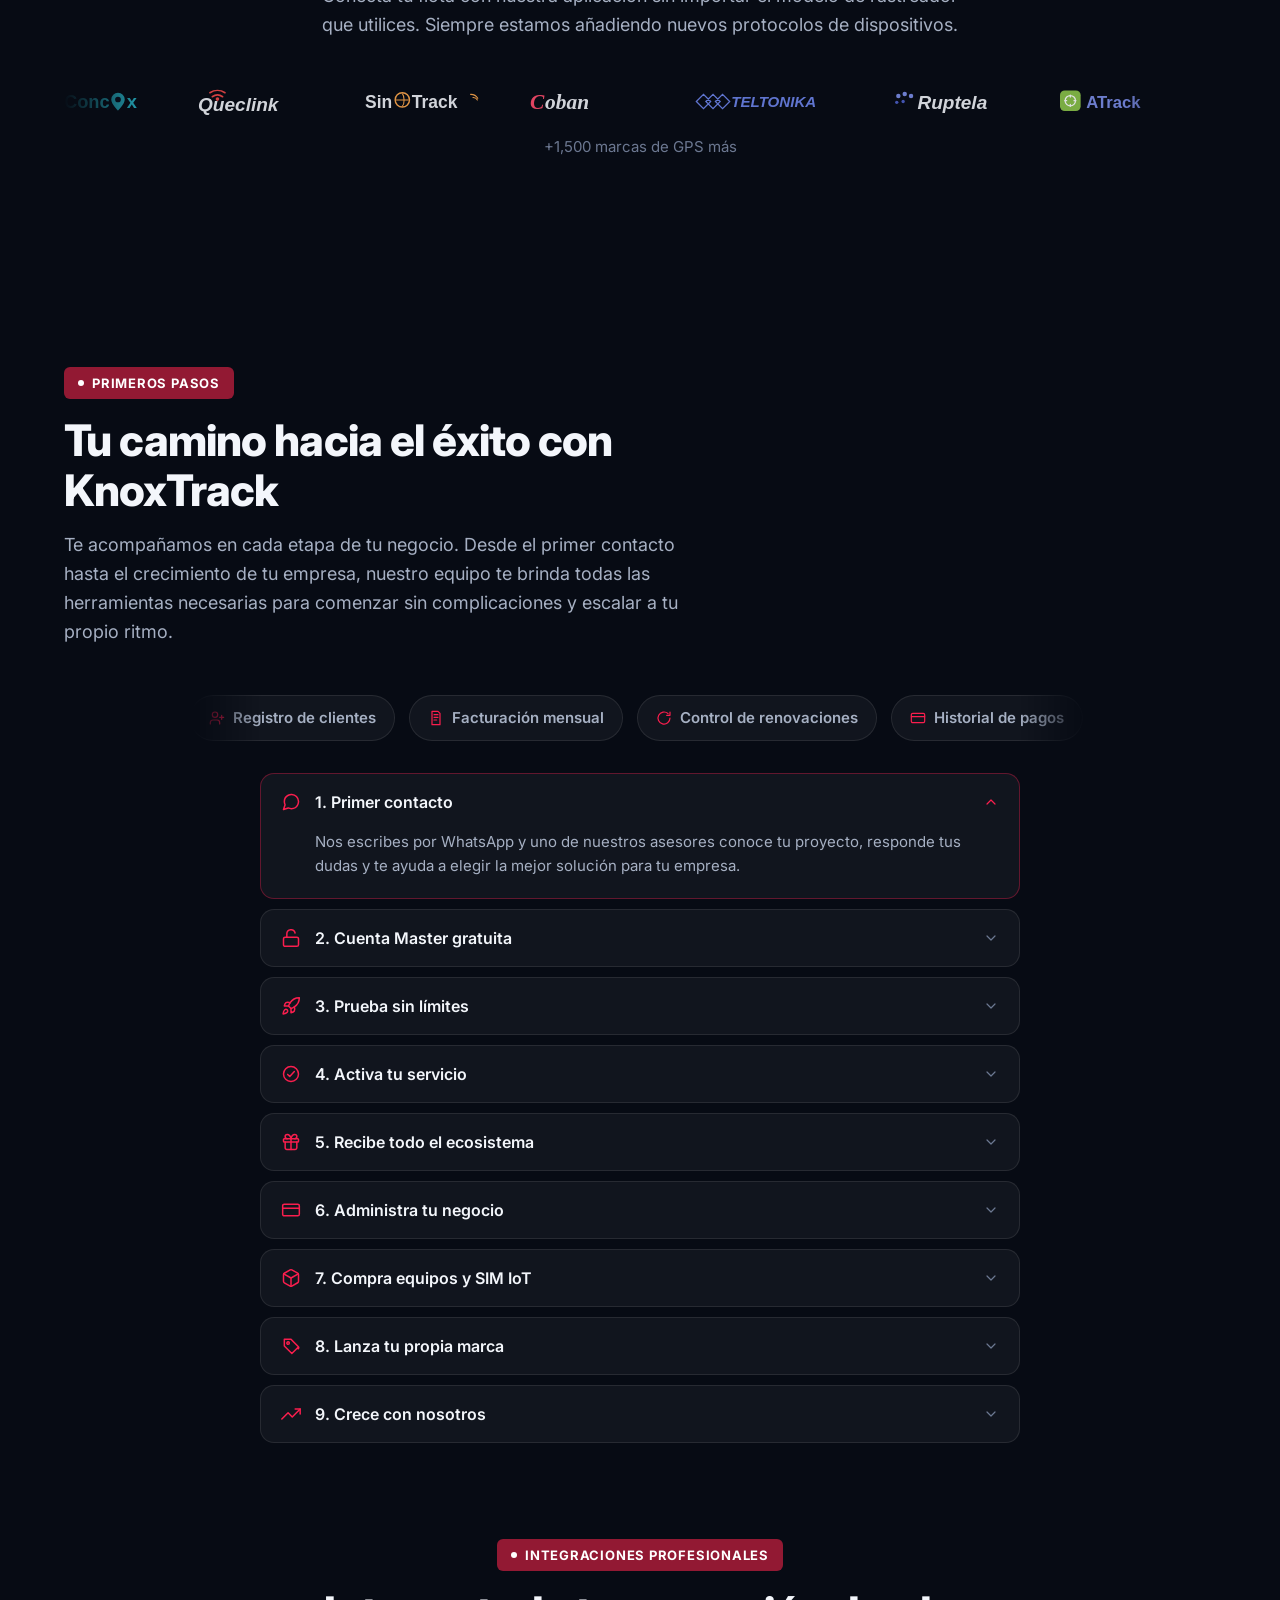
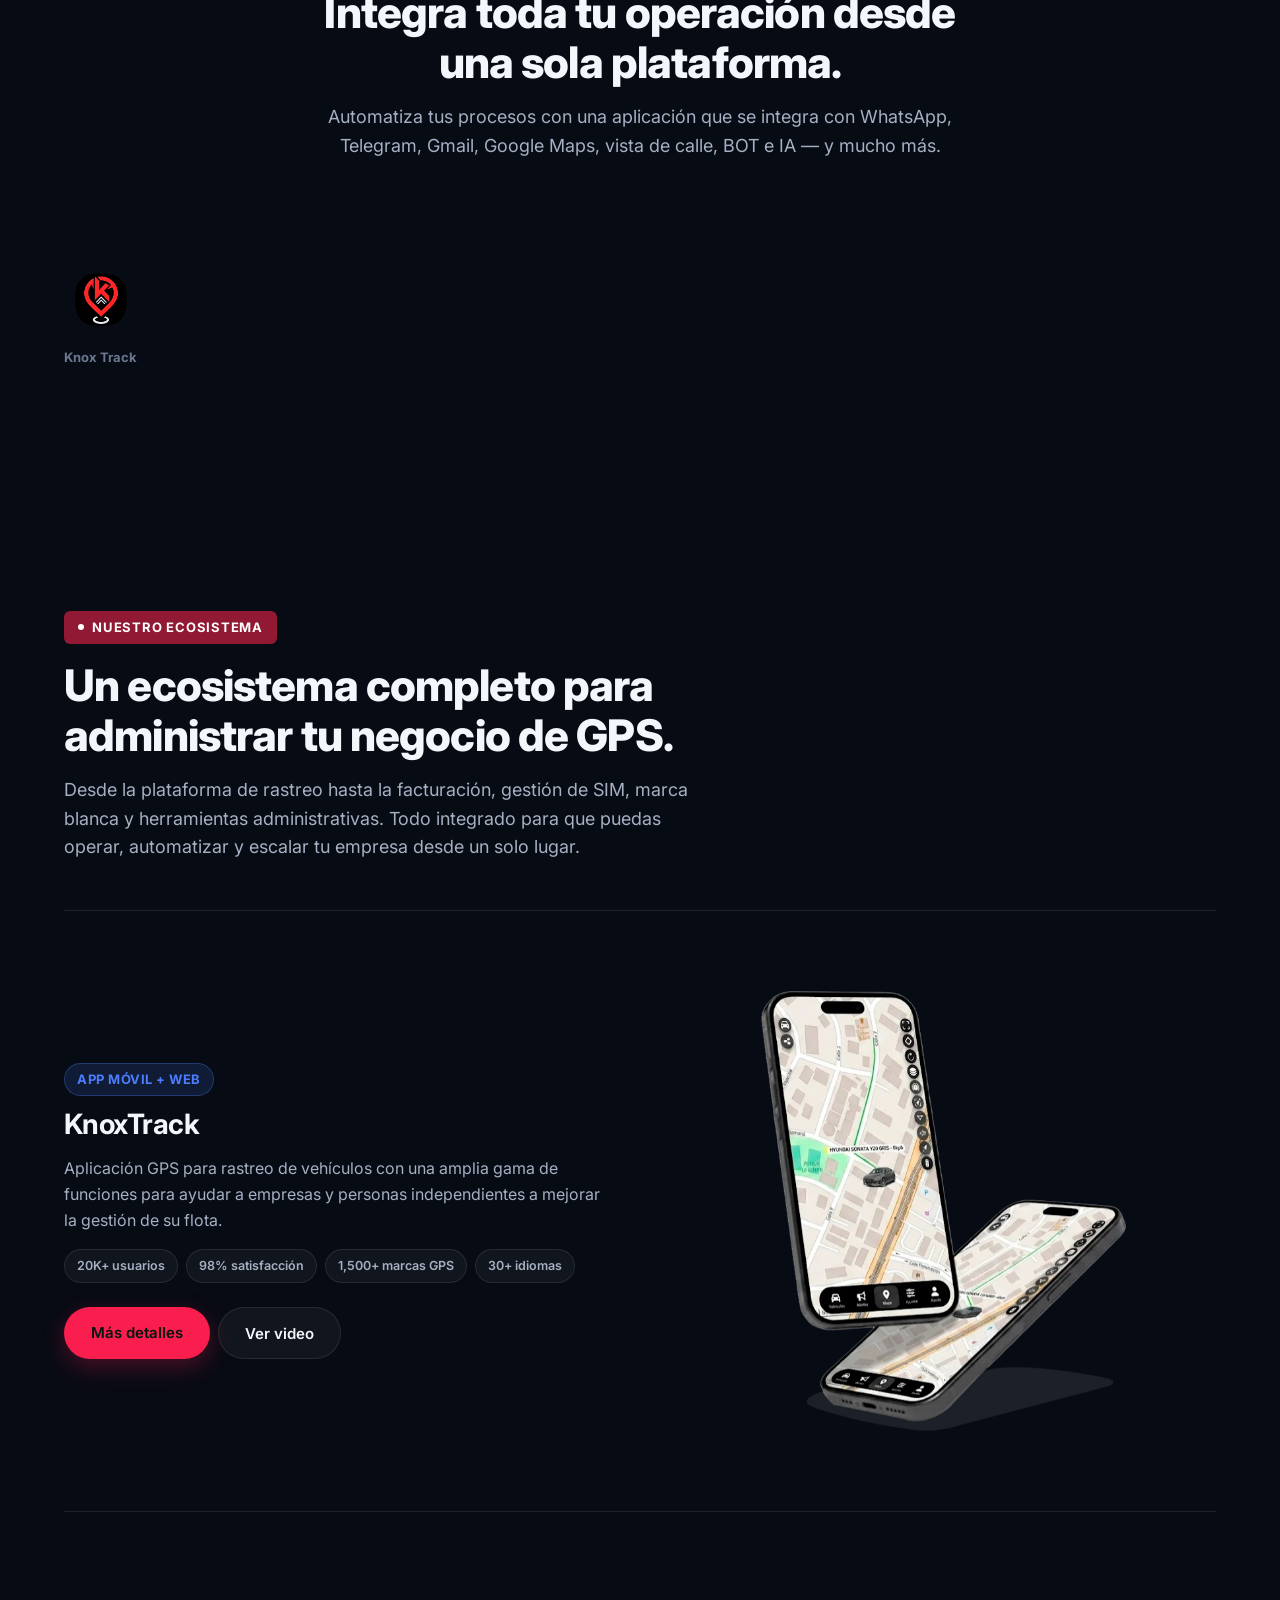
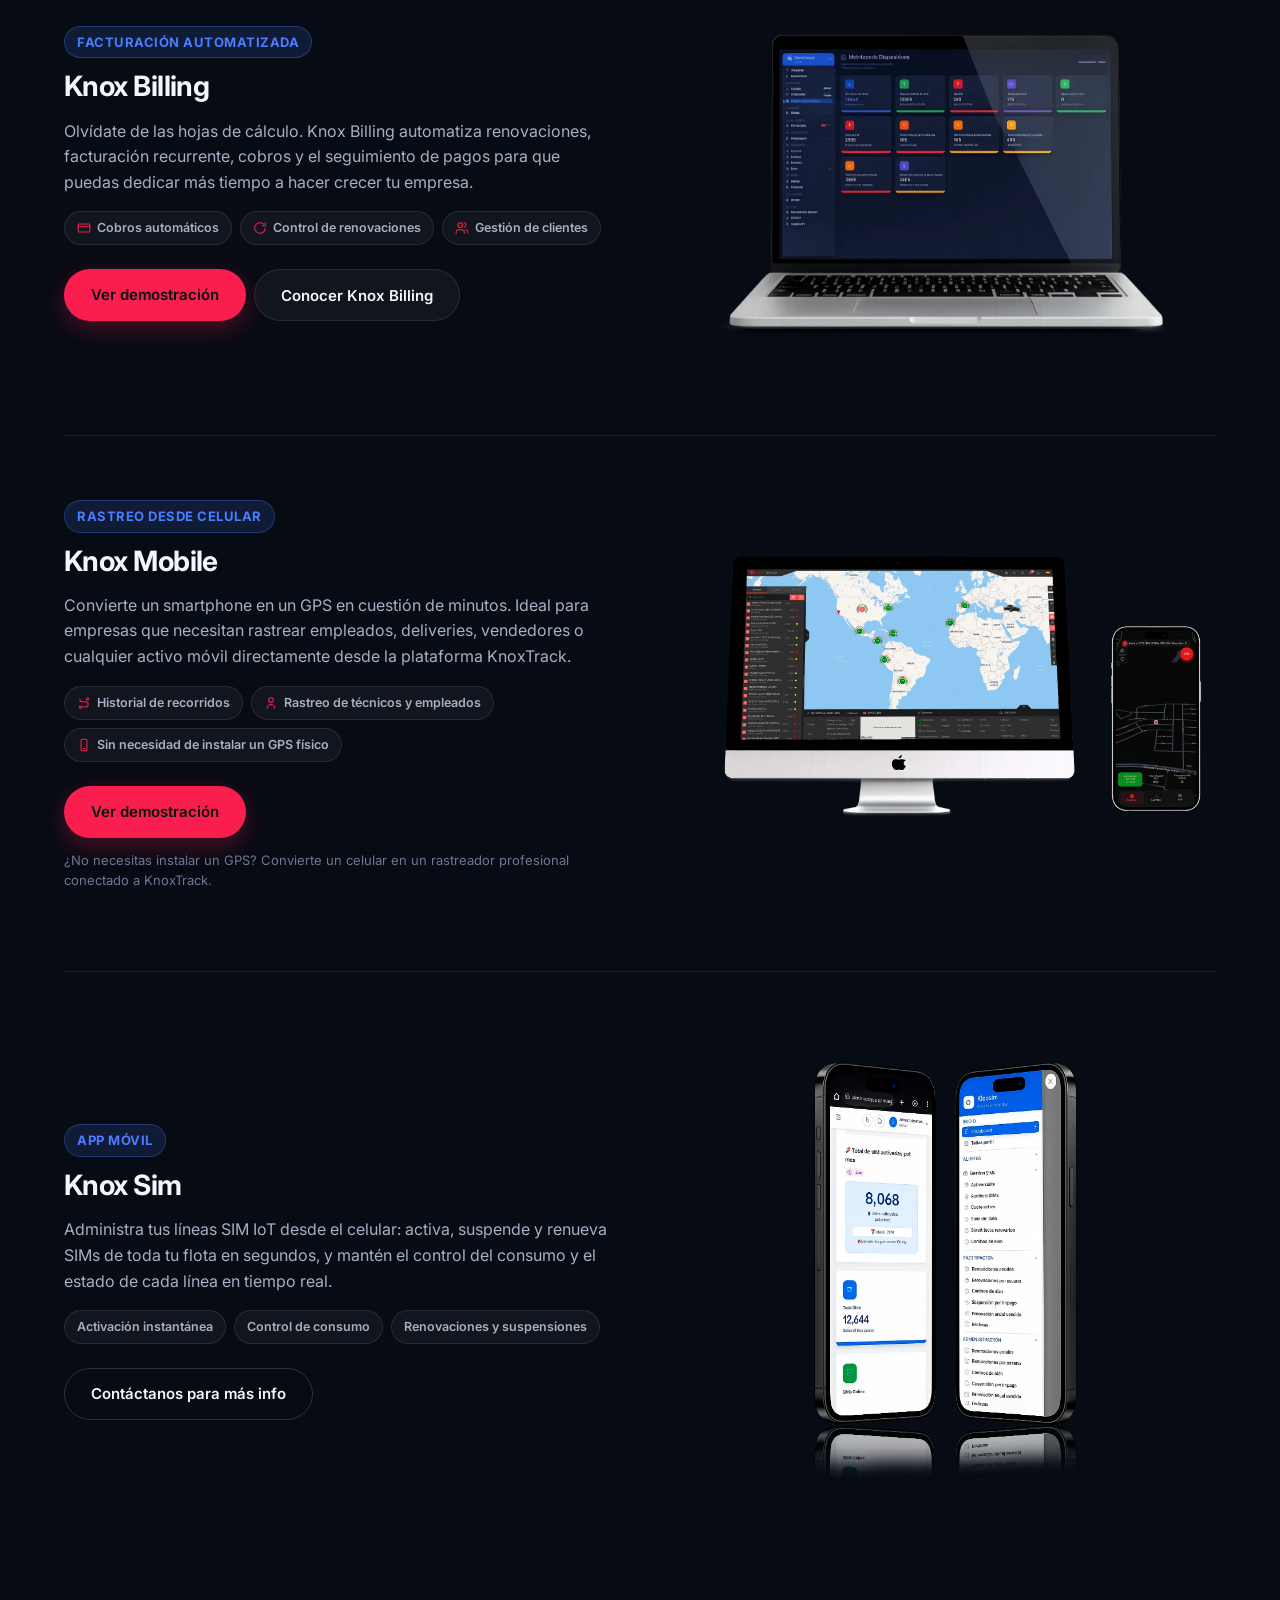
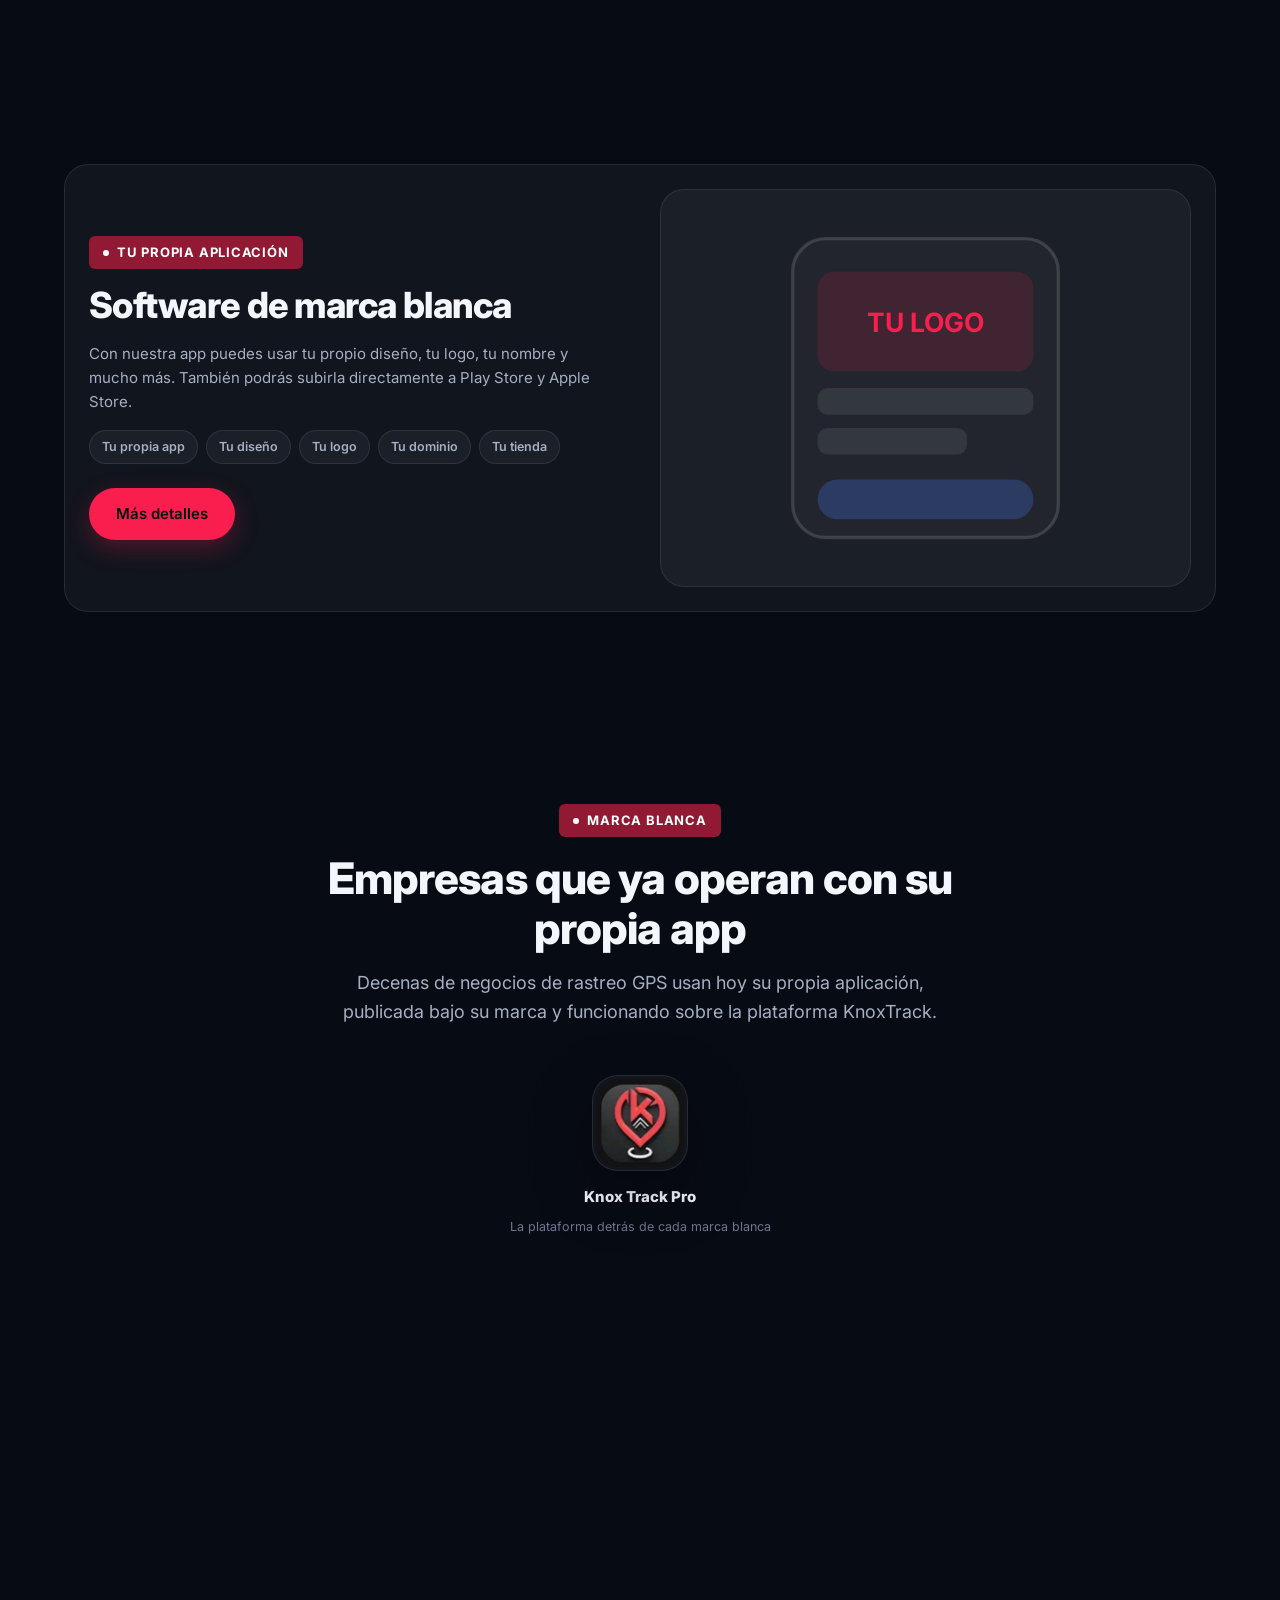
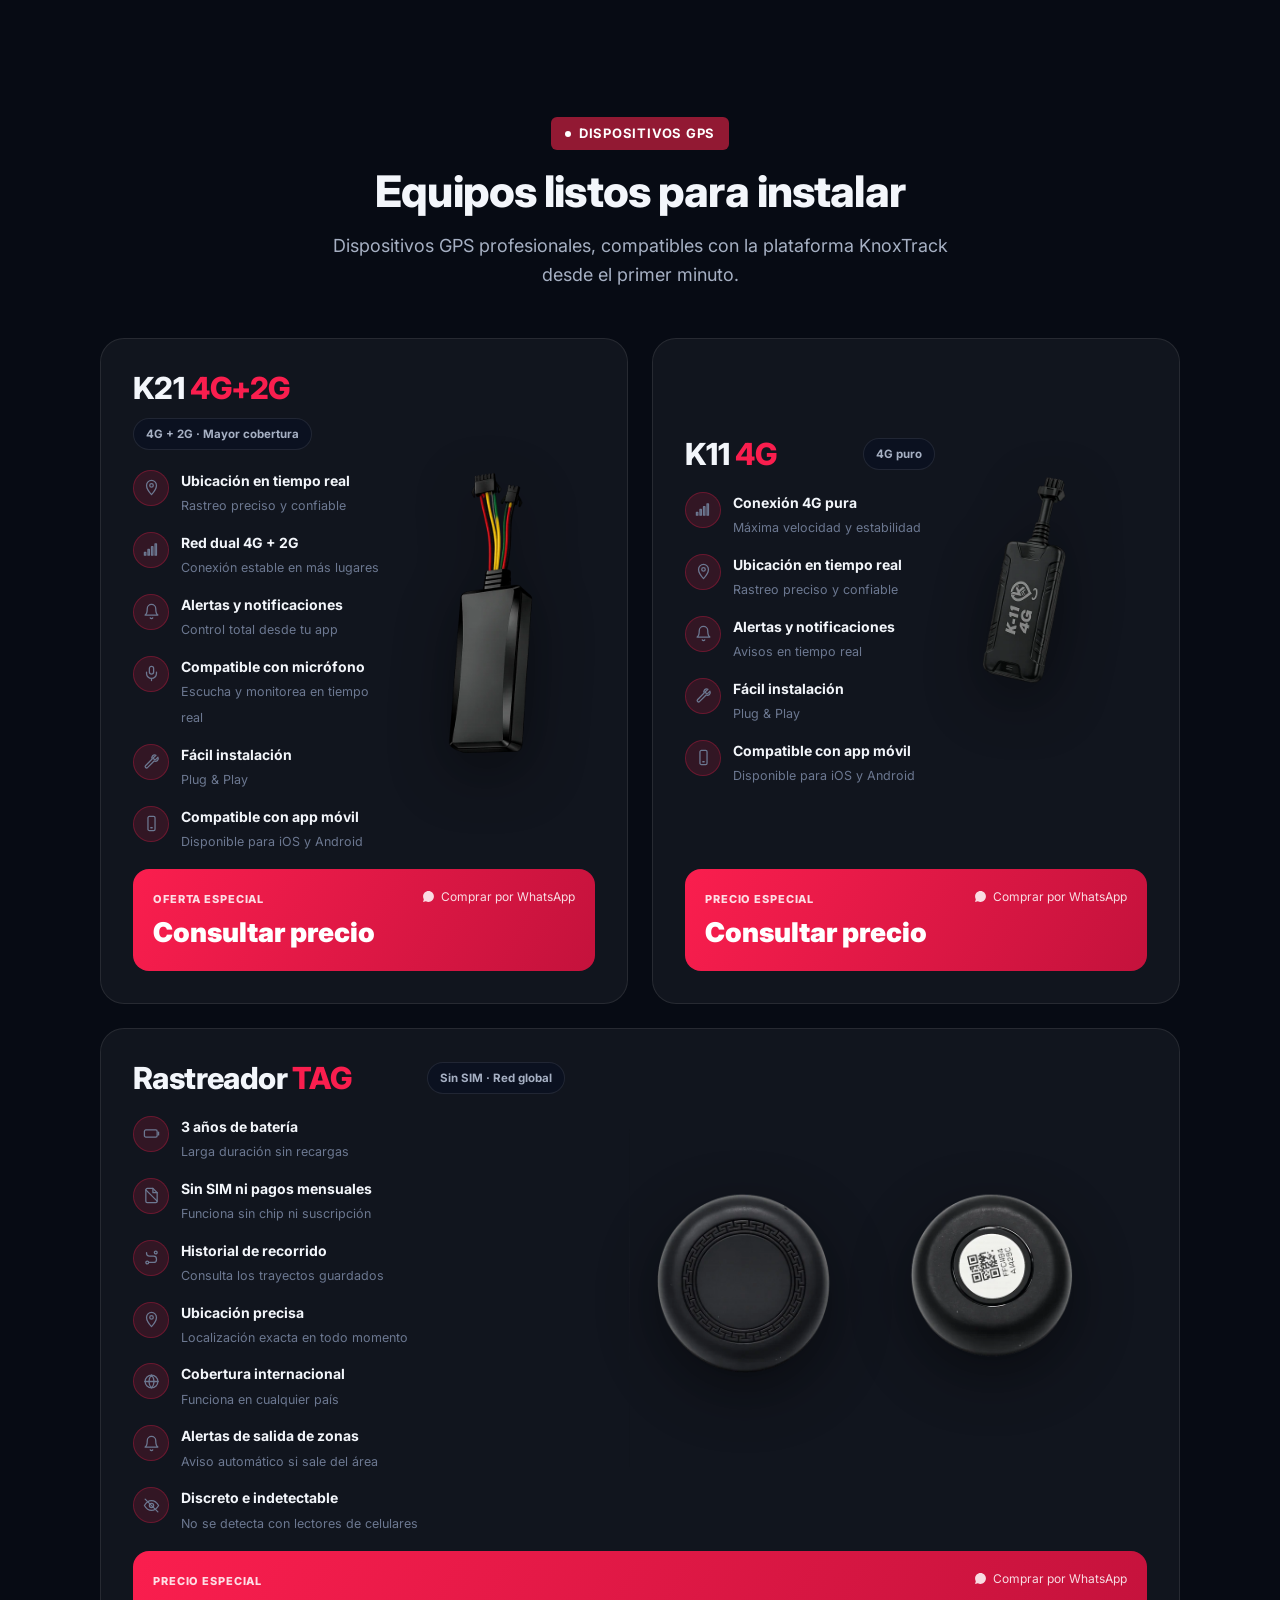
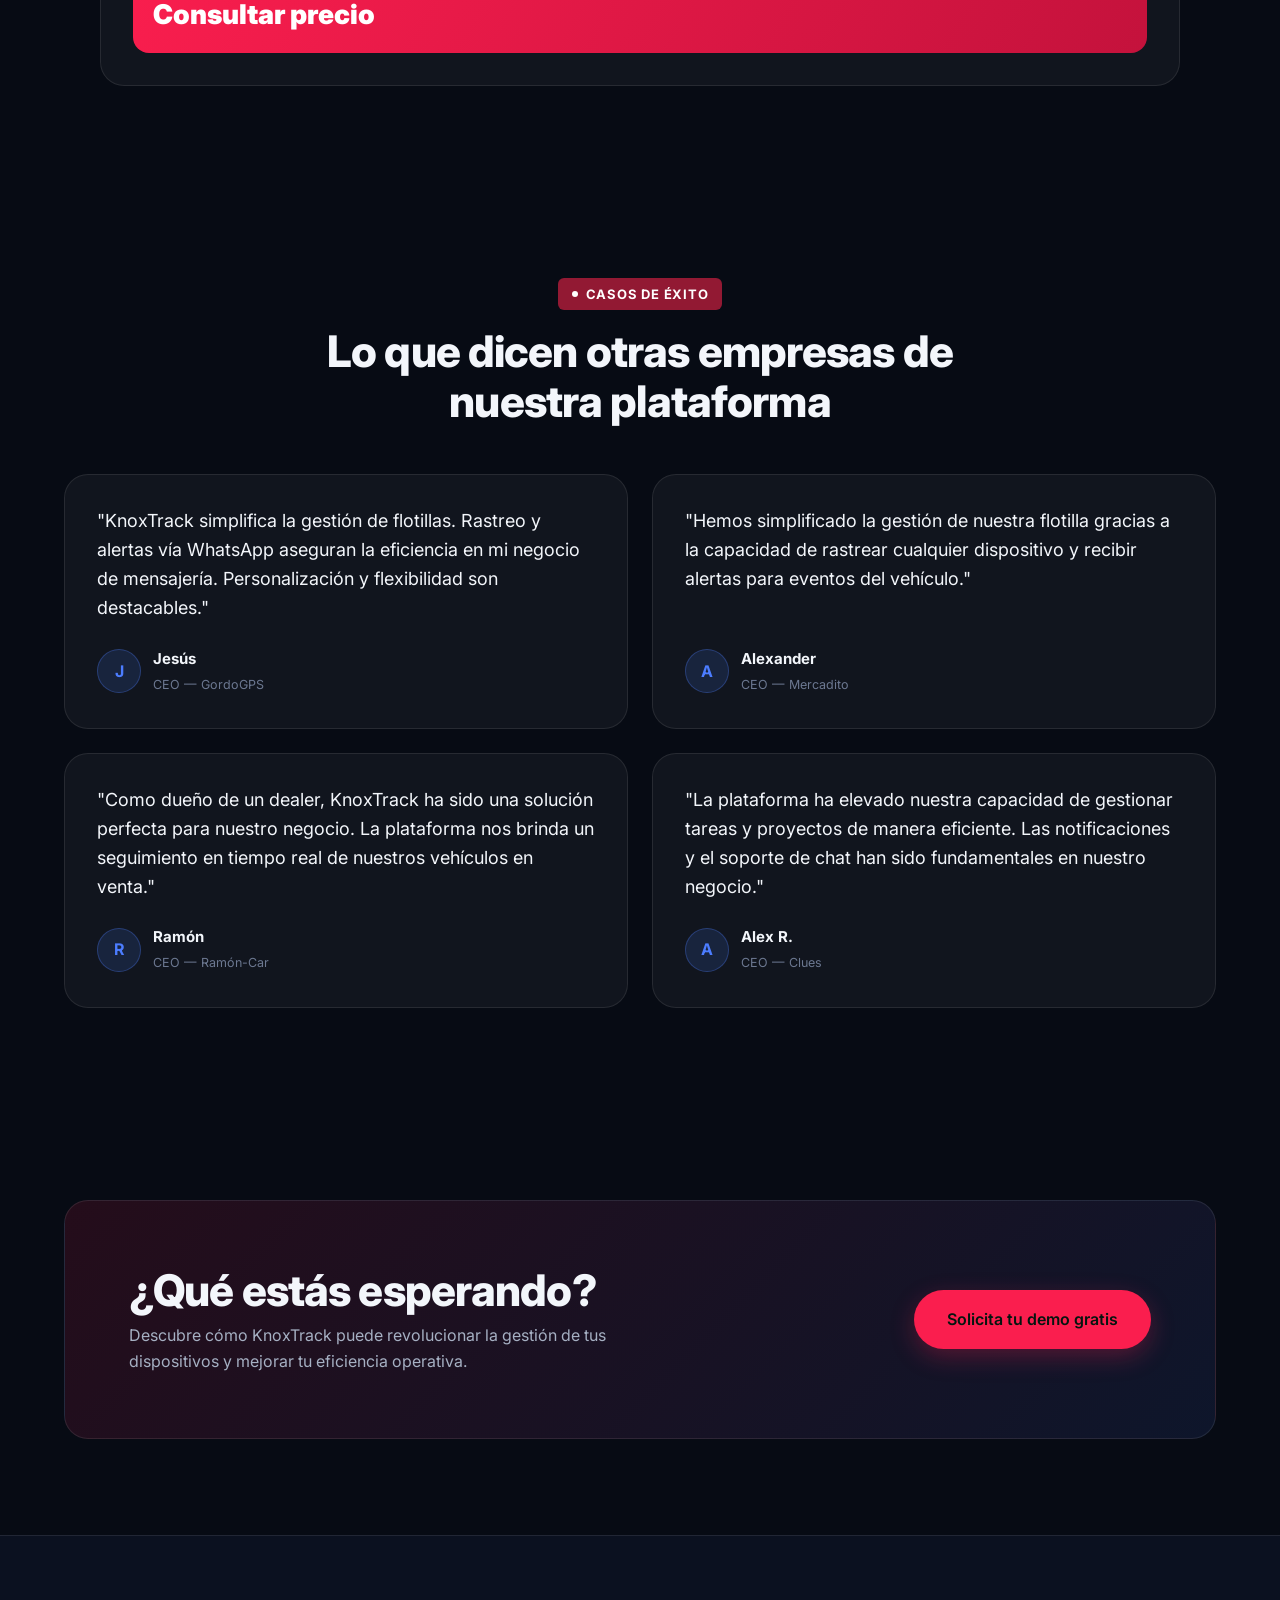
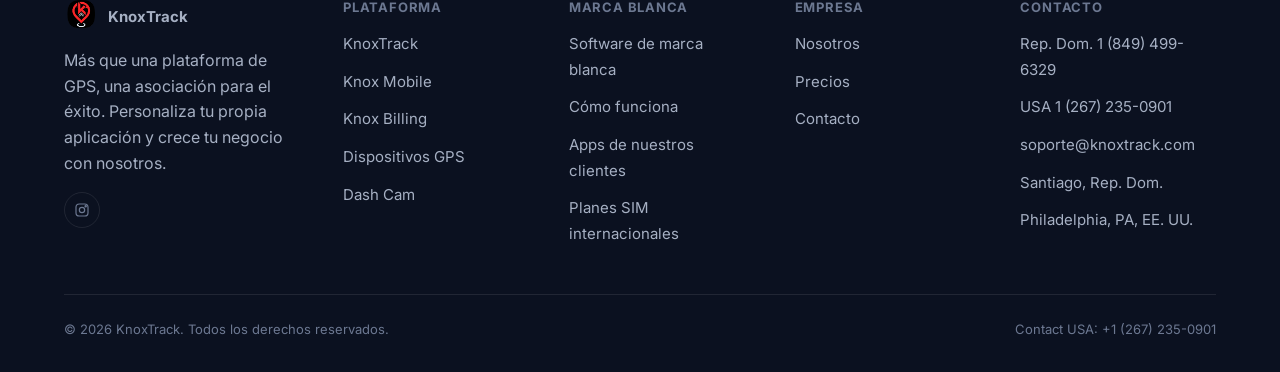
==== commit cc9e1b6a: "Add files via upload" ====
--- a/index.html
+++ b/index.html
@@ -26,8 +26,8 @@
   }catch(e){}
 })();</script>
 <meta name="viewport" content="width=device-width, initial-scale=1">
-<title>KnoxTrack | Ecosistema para empresas de rastreo GPS</title>
-<meta name="description" content="Plataforma de rastreo GPS, SIM IoT, equipos, facturación, marca blanca y herramientas para crear y escalar empresas de GPS en cualquier país.">
+<title>KnoxTrack — Plataforma #1 de GPS en República Dominicana</title>
+<meta name="description" content="KnoxTrack es la plataforma de rastreo GPS y marca blanca líder en República Dominicana: rastreo en tiempo real, alertas por WhatsApp, control de flotas y tu propia app.">
 <meta name="robots" content="index, follow">
 <link rel="canonical" href="https://knoxtrack.com/">
 <link rel="icon" type="image/x-icon" href="favicon.ico">
@@ -42,14 +42,14 @@
 <meta property="og:site_name" content="KnoxTrack">
 <meta property="og:locale" content="es_DO">
 <meta property="og:url" content="https://knoxtrack.com/">
-<meta property="og:title" content="KnoxTrack | Ecosistema para empresas de rastreo GPS">
-<meta property="og:description" content="Plataforma de rastreo GPS, SIM IoT, equipos, facturación, marca blanca y herramientas para crear y escalar empresas de GPS en cualquier país.">
+<meta property="og:title" content="KnoxTrack — Plataforma #1 de GPS en República Dominicana">
+<meta property="og:description" content="KnoxTrack es la plataforma de rastreo GPS y marca blanca líder en República Dominicana: rastreo en tiempo real, alertas por WhatsApp, control de flotas y tu propia app.">
 <meta property="og:image" content="https://knoxtrack.com/assets/og-image.jpg">
 <meta property="og:image:width" content="1200">
 <meta property="og:image:height" content="630">
 <meta name="twitter:card" content="summary_large_image">
-<meta name="twitter:title" content="KnoxTrack | Ecosistema para empresas de rastreo GPS">
-<meta name="twitter:description" content="Plataforma de rastreo GPS, SIM IoT, equipos, facturación, marca blanca y herramientas para crear y escalar empresas de GPS en cualquier país.">
+<meta name="twitter:title" content="KnoxTrack — Plataforma #1 de GPS en República Dominicana">
+<meta name="twitter:description" content="KnoxTrack es la plataforma de rastreo GPS y marca blanca líder en República Dominicana: rastreo en tiempo real, alertas por WhatsApp, control de flotas y tu propia app.">
 <meta name="twitter:image" content="https://knoxtrack.com/assets/og-image.jpg">
 <script type="application/ld+json">{"@context": "https://schema.org", "@type": "Organization", "@id": "https://knoxtrack.com/#organization", "name": "KnoxTrack", "url": "https://knoxtrack.com/", "logo": "https://knoxtrack.com/assets/knoxtrack-icon.webp", "image": "https://knoxtrack.com/assets/og-image.jpg", "description": "KnoxTrack es la plataforma de rastreo GPS y marca blanca líder en República Dominicana.", "sameAs": ["https://instagram.com/knoxtrack"], "contactPoint": [{"@type": "ContactPoint", "telephone": "+1-849-499-6329", "contactType": "customer service", "areaServed": "DO", "availableLanguage": ["Spanish"]}, {"@type": "ContactPoint", "telephone": "+1-267-235-0901", "contactType": "customer service", "areaServed": "US", "availableLanguage": ["Spanish", "English"]}], "address": [{"@type": "PostalAddress", "streetAddress": "Calle Gral. Valverde esq. 16 de Agosto", "addressLocality": "Santiago", "addressCountry": "DO"}, {"@type": "PostalAddress", "streetAddress": "4439 Whitaker Ave", "postalCode": "19120", "addressLocality": "Philadelphia", "addressRegion": "PA", "addressCountry": "US"}]}</script>
 <script type="application/ld+json">{"@context": "https://schema.org", "@type": "WebSite", "@id": "https://knoxtrack.com/#website", "name": "KnoxTrack", "url": "https://knoxtrack.com/", "publisher": {"@id": "https://knoxtrack.com/#organization"}, "inLanguage": "es"}</script>
@@ -75,7 +75,6 @@
           <div class="nav-drop-panel">
             <a href="producto.html">KnoxTrack <span>Plataforma de rastreo GPS</span></a>
             <a href="producto.html#master">Knox Mobile <span>Rastreo desde celular</span></a>
-            <a href="producto.html#knoxsim">Knox Sim <span>Gestión de SIM IoT</span></a>
             <a href="producto.html#system">Knox Billing <span>Facturación integrada</span></a>
             <a href="producto.html#dispositivos">Dispositivos GPS <span>Equipos K21 y K11</span></a>
           </div>
@@ -152,7 +151,7 @@
         <span class="eyebrow"><span class="dot"></span> SIM IoT diseñadas para empresas de rastreo GPS.</span>
         <h2 style="font-size:var(--fs-2xl)">Conéctate sin límites, dondequiera que estés</h2>
         <p>Equipa tus GPS con SIM IoT de alta disponibilidad, cobertura internacional y gestión centralizada. Simplifica la administración de tus líneas y ofrece un servicio más confiable a tus clientes.</p>
-        <a href="precios.html#sim" class="btn btn-outline">Ver más información</a>
+        <a href="precios.html#sim" class="btn btn-outline">Ver planes SIM</a>
       </div>
       <div class="sim-hero" id="simHero" aria-hidden="true">
         <span class="sim-hero-aurora"></span>
@@ -176,6 +175,129 @@
   </div>
 </section>
 
+<!-- Compatibilidad -->
+<section class="section" style="padding-top:0">
+  <div class="container reveal">
+    <div class="section-head center">
+      <span class="eyebrow"><span class="dot"></span> Compatibilidad universal</span>
+      <h2>Más de 1,500 modelos de GPS compatibles</h2>
+      <p>Conecta tu flota con nuestra aplicación sin importar el modelo de rastreador que utilices. Siempre estamos añadiendo nuevos protocolos de dispositivos.</p>
+    </div>
+    <div class="brand-marquee">
+      <div class="brand-track">
+        <div class="brand-group">
+          <svg class="brand-logo" viewBox="0 0 108 34" aria-label="Concox">
+        <text x="0" y="25" font-family="'Poppins','Segoe UI',sans-serif" font-weight="700" font-size="23" fill="#2dd4e8">Conc</text>
+        <path d="M68 6a8.5 8.5 0 0 1 8.5 8.5c0 6-8.5 14-8.5 14s-8.5-8-8.5-14A8.5 8.5 0 0 1 68 6Z" fill="#2dd4e8"/>
+        <circle cx="68" cy="14.5" r="3.6" fill="#0b1120"/>
+        <text x="79" y="25" font-family="'Poppins','Segoe UI',sans-serif" font-weight="700" font-size="23" fill="#2dd4e8">x</text>
+      </svg>
+      <svg class="brand-logo" viewBox="0 0 150 34" aria-label="Queclink">
+        <path d="M18 11a11 11 0 0 1 13 0M15 6a17 17 0 0 1 19 0" stroke="#f04848" stroke-width="2" fill="none" stroke-linecap="round"/>
+        <circle cx="24.5" cy="14" r="2.3" fill="#f04848"/>
+        <text x="0" y="29" font-style="italic" font-family="'Segoe UI',sans-serif" font-weight="700" font-size="24" fill="#eef1f6">Queclink</text>
+      </svg>
+      <svg class="brand-logo" viewBox="0 0 148 34" aria-label="SinoTrack">
+        <text x="0" y="25" font-family="'Segoe UI',sans-serif" font-weight="700" font-size="22" fill="#eef1f6">Sin</text>
+        <circle cx="47" cy="15" r="9" fill="none" stroke="#ffa94d" stroke-width="1.8"/>
+        <path d="M39 15h16M47 7c3 3.5 3 12.5 0 16" stroke="#ffa94d" stroke-width="1.3" fill="none"/>
+        <text x="59" y="25" font-family="'Segoe UI',sans-serif" font-weight="700" font-size="22" fill="#eef1f6">Track</text>
+        <path d="M133 8a10 10 0 0 1 9 5M136 12a6 6 0 0 1 5.5 3" stroke="#ffa94d" stroke-width="1.4" fill="none" stroke-linecap="round"/>
+      </svg>
+      <svg class="brand-logo" viewBox="0 0 140 34" aria-label="Coban">
+        <text x="0" y="27" font-family="Georgia,'Times New Roman',serif" font-style="italic" font-weight="700" font-size="27" fill="#ff4d6d">C</text>
+        <text x="19" y="27" font-family="Georgia,'Times New Roman',serif" font-style="italic" font-weight="700" font-size="27" fill="#eef1f6">oban</text>
+      </svg>
+      <svg class="brand-logo" viewBox="0 0 195 34" aria-label="Teltonika">
+        <path d="M8 17l9-9 9 9-9 9-9-9Zm12 0l9-9 9 9-9 9-9-9Zm12 0l9-9 9 9-9 9-9-9Z" fill="none" stroke="#6d84ea" stroke-width="1.6"/>
+        <text x="52" y="24" font-family="'Segoe UI',Arial,sans-serif" font-weight="800" font-style="italic" font-size="19" fill="#6d84ea">TELTONIKA</text>
+      </svg>
+      <svg class="brand-logo" viewBox="0 0 150 34" aria-label="Ruptela">
+        <circle cx="8" cy="10" r="2.8" fill="#7c8ee8"/><circle cx="16" cy="7.5" r="2.8" fill="#7c8ee8"/><circle cx="24" cy="10" r="2.8" fill="#7c8ee8"/>
+        <circle cx="6" cy="18" r="2.1" fill="#4c5fc7"/><circle cx="14" cy="17" r="2.1" fill="#4c5fc7"/>
+        <text x="32" y="27" font-family="'Segoe UI',sans-serif" font-style="italic" font-weight="700" font-size="24" fill="#eef1f6">Ruptela</text>
+      </svg>
+      <svg class="brand-logo" viewBox="0 0 150 34" aria-label="ATrack">
+        <rect x="0" y="3" width="26" height="26" rx="6" fill="#8bc34a"/>
+        <circle cx="13" cy="16" r="6.5" fill="none" stroke="#fff" stroke-width="1.6"/>
+        <path d="M13 9v2.4M13 20.6V23M6 16h2.4M17.6 16H20" stroke="#fff" stroke-width="1.6" stroke-linecap="round"/>
+        <text x="33" y="25" font-family="'Segoe UI',sans-serif" font-weight="800" font-size="21" fill="#7c8ee8">ATrack</text>
+      </svg>
+      <svg class="brand-logo" viewBox="0 0 150 30" aria-label="TKSTAR">
+        <text x="0" y="22" font-family="Georgia,serif" font-weight="700" font-size="19" letter-spacing="1" fill="#d9b64c">TK</text>
+        <path d="M39 5l2.3 6.3L48 14l-6.3 2.3L39 23l-2.3-6.3L31 14l6.3-2.3Z" fill="#e8c766"/>
+        <text x="53" y="22" font-family="Georgia,serif" font-weight="700" font-size="19" letter-spacing="1" fill="#d9b64c">STAR</text>
+      </svg>
+      <svg class="brand-logo" viewBox="0 0 150 34" aria-label="Suntech">
+        <rect x="0" y="4" width="66" height="24" rx="12" fill="#f0403f"/>
+        <text x="9" y="21" font-family="'Segoe UI',sans-serif" font-weight="800" font-style="italic" font-size="14" fill="#ffffff">Suntech</text>
+        <path d="M74 11h16M74 16h20M74 21h14M74 26h9" stroke="#f0403f" stroke-width="2" stroke-linecap="round"/>
+      </svg>
+      <svg class="brand-logo" viewBox="0 0 150 30" aria-label="Benway">
+        <path d="M4 6a11 11 0 0 1 12 5" stroke="#aab2c5" stroke-width="1.5" fill="none" stroke-linecap="round"/>
+        <path d="M6 10a7 7 0 0 1 8 3.2" stroke="#aab2c5" stroke-width="1.5" fill="none" stroke-linecap="round"/>
+        <text x="0" y="27" font-family="'Segoe UI',Arial,sans-serif" font-weight="800" font-style="italic" font-size="20" letter-spacing="0.5" fill="#aab2c5">BENWAY</text>
+      </svg>
+        </div>
+        <div class="brand-group" aria-hidden="true">
+          <svg class="brand-logo" viewBox="0 0 108 34" aria-label="Concox">
+        <text x="0" y="25" font-family="'Poppins','Segoe UI',sans-serif" font-weight="700" font-size="23" fill="#2dd4e8">Conc</text>
+        <path d="M68 6a8.5 8.5 0 0 1 8.5 8.5c0 6-8.5 14-8.5 14s-8.5-8-8.5-14A8.5 8.5 0 0 1 68 6Z" fill="#2dd4e8"/>
+        <circle cx="68" cy="14.5" r="3.6" fill="#0b1120"/>
+        <text x="79" y="25" font-family="'Poppins','Segoe UI',sans-serif" font-weight="700" font-size="23" fill="#2dd4e8">x</text>
+      </svg>
+      <svg class="brand-logo" viewBox="0 0 150 34" aria-label="Queclink">
+        <path d="M18 11a11 11 0 0 1 13 0M15 6a17 17 0 0 1 19 0" stroke="#f04848" stroke-width="2" fill="none" stroke-linecap="round"/>
+        <circle cx="24.5" cy="14" r="2.3" fill="#f04848"/>
+        <text x="0" y="29" font-style="italic" font-family="'Segoe UI',sans-serif" font-weight="700" font-size="24" fill="#eef1f6">Queclink</text>
+      </svg>
+      <svg class="brand-logo" viewBox="0 0 148 34" aria-label="SinoTrack">
+        <text x="0" y="25" font-family="'Segoe UI',sans-serif" font-weight="700" font-size="22" fill="#eef1f6">Sin</text>
+        <circle cx="47" cy="15" r="9" fill="none" stroke="#ffa94d" stroke-width="1.8"/>
+        <path d="M39 15h16M47 7c3 3.5 3 12.5 0 16" stroke="#ffa94d" stroke-width="1.3" fill="none"/>
+        <text x="59" y="25" font-family="'Segoe UI',sans-serif" font-weight="700" font-size="22" fill="#eef1f6">Track</text>
+        <path d="M133 8a10 10 0 0 1 9 5M136 12a6 6 0 0 1 5.5 3" stroke="#ffa94d" stroke-width="1.4" fill="none" stroke-linecap="round"/>
+      </svg>
+      <svg class="brand-logo" viewBox="0 0 140 34" aria-label="Coban">
+        <text x="0" y="27" font-family="Georgia,'Times New Roman',serif" font-style="italic" font-weight="700" font-size="27" fill="#ff4d6d">C</text>
+        <text x="19" y="27" font-family="Georgia,'Times New Roman',serif" font-style="italic" font-weight="700" font-size="27" fill="#eef1f6">oban</text>
+      </svg>
+      <svg class="brand-logo" viewBox="0 0 195 34" aria-label="Teltonika">
+        <path d="M8 17l9-9 9 9-9 9-9-9Zm12 0l9-9 9 9-9 9-9-9Zm12 0l9-9 9 9-9 9-9-9Z" fill="none" stroke="#6d84ea" stroke-width="1.6"/>
+        <text x="52" y="24" font-family="'Segoe UI',Arial,sans-serif" font-weight="800" font-style="italic" font-size="19" fill="#6d84ea">TELTONIKA</text>
+      </svg>
+      <svg class="brand-logo" viewBox="0 0 150 34" aria-label="Ruptela">
+        <circle cx="8" cy="10" r="2.8" fill="#7c8ee8"/><circle cx="16" cy="7.5" r="2.8" fill="#7c8ee8"/><circle cx="24" cy="10" r="2.8" fill="#7c8ee8"/>
+        <circle cx="6" cy="18" r="2.1" fill="#4c5fc7"/><circle cx="14" cy="17" r="2.1" fill="#4c5fc7"/>
+        <text x="32" y="27" font-family="'Segoe UI',sans-serif" font-style="italic" font-weight="700" font-size="24" fill="#eef1f6">Ruptela</text>
+      </svg>
+      <svg class="brand-logo" viewBox="0 0 150 34" aria-label="ATrack">
+        <rect x="0" y="3" width="26" height="26" rx="6" fill="#8bc34a"/>
+        <circle cx="13" cy="16" r="6.5" fill="none" stroke="#fff" stroke-width="1.6"/>
+        <path d="M13 9v2.4M13 20.6V23M6 16h2.4M17.6 16H20" stroke="#fff" stroke-width="1.6" stroke-linecap="round"/>
+        <text x="33" y="25" font-family="'Segoe UI',sans-serif" font-weight="800" font-size="21" fill="#7c8ee8">ATrack</text>
+      </svg>
+      <svg class="brand-logo" viewBox="0 0 150 30" aria-label="TKSTAR">
+        <text x="0" y="22" font-family="Georgia,serif" font-weight="700" font-size="19" letter-spacing="1" fill="#d9b64c">TK</text>
+        <path d="M39 5l2.3 6.3L48 14l-6.3 2.3L39 23l-2.3-6.3L31 14l6.3-2.3Z" fill="#e8c766"/>
+        <text x="53" y="22" font-family="Georgia,serif" font-weight="700" font-size="19" letter-spacing="1" fill="#d9b64c">STAR</text>
+      </svg>
+      <svg class="brand-logo" viewBox="0 0 150 34" aria-label="Suntech">
+        <rect x="0" y="4" width="66" height="24" rx="12" fill="#f0403f"/>
+        <text x="9" y="21" font-family="'Segoe UI',sans-serif" font-weight="800" font-style="italic" font-size="14" fill="#ffffff">Suntech</text>
+        <path d="M74 11h16M74 16h20M74 21h14M74 26h9" stroke="#f0403f" stroke-width="2" stroke-linecap="round"/>
+      </svg>
+      <svg class="brand-logo" viewBox="0 0 150 30" aria-label="Benway">
+        <path d="M4 6a11 11 0 0 1 12 5" stroke="#aab2c5" stroke-width="1.5" fill="none" stroke-linecap="round"/>
+        <path d="M6 10a7 7 0 0 1 8 3.2" stroke="#aab2c5" stroke-width="1.5" fill="none" stroke-linecap="round"/>
+        <text x="0" y="27" font-family="'Segoe UI',Arial,sans-serif" font-weight="800" font-style="italic" font-size="20" letter-spacing="0.5" fill="#aab2c5">BENWAY</text>
+      </svg>
+        </div>
+      </div>
+    </div>
+    <p class="text-center" style="margin-top:20px; font-size:var(--fs-sm); color:var(--text-faint)">+1,500 marcas de GPS más</p>
+  </div>
+</section>
 
 <!-- FUNCIONES AVANZADAS -->
 <section class="section">
@@ -322,7 +444,7 @@
       <div>
         <span class="app-tag">App móvil + web</span>
         <h3 style="font-size:var(--fs-xl)">KnoxTrack</h3>
-        <p>Plataforma profesional de rastreo diseñada para empresas de GPS. Administra clientes, dispositivos, usuarios, alertas, reportes e integraciones desde un solo lugar.</p>
+        <p>Aplicación GPS para rastreo de vehículos con una amplia gama de funciones para ayudar a empresas y personas independientes a mejorar la gestión de su flota.</p>
         <div class="app-feats">
           <span class="pill">20K+ usuarios</span><span class="pill">98% satisfacción</span><span class="pill">1,500+ marcas GPS</span><span class="pill">30+ idiomas</span>
         </div>
@@ -362,140 +484,16 @@
 
     <div class="app-row reveal" id="knoxsim">
       <div>
-        <span class="app-tag">Gestión de SIM IoT</span>
+        <span class="app-tag">App móvil</span>
         <h3 style="font-size:var(--fs-xl)">Knox Sim</h3>
         <p>Administra tus líneas SIM IoT desde el celular: activa, suspende y renueva SIMs de toda tu flota en segundos, y mantén el control del consumo y el estado de cada línea en tiempo real.</p>
         <div class="app-feats"><span class="pill">Activación instantánea</span><span class="pill">Control de consumo</span><span class="pill">Renovaciones y suspensiones</span></div>
-        <div class="flex gap-2"><a href="producto.html#knoxsim" class="btn btn-primary">Más detalles</a><button type="button" class="btn btn-ghost video-trigger" data-video="Rs0UWJP566Q">Ver video</button></div>
+        <a href="contacto.html" class="btn btn-outline">Contáctanos para más info</a>
       </div>
       <div class="app-visual app-visual-mockup">
         <img src="assets/app-visual-info.webp" alt="App Knox Sim mostrando el panel de gestión y el total de SIMs activas" width="1024" height="1536" loading="eager" fetchpriority="high">
       </div>
     </div>
-  </div>
-</section>
-
-<!-- Compatibilidad -->
-<section class="section" style="padding-top:0">
-  <div class="container reveal">
-    <div class="section-head center">
-      <span class="eyebrow"><span class="dot"></span> Compatibilidad universal</span>
-      <h2>Más de 1,500 modelos de GPS compatibles</h2>
-      <p>Conecta tu flota con nuestra aplicación sin importar el modelo de rastreador que utilices. Siempre estamos añadiendo nuevos protocolos de dispositivos.</p>
-    </div>
-    <div class="brand-marquee">
-      <div class="brand-track">
-        <div class="brand-group">
-          <svg class="brand-logo" viewBox="0 0 108 34" aria-label="Concox">
-        <text x="0" y="25" font-family="'Poppins','Segoe UI',sans-serif" font-weight="700" font-size="23" fill="#2dd4e8">Conc</text>
-        <path d="M68 6a8.5 8.5 0 0 1 8.5 8.5c0 6-8.5 14-8.5 14s-8.5-8-8.5-14A8.5 8.5 0 0 1 68 6Z" fill="#2dd4e8"/>
-        <circle cx="68" cy="14.5" r="3.6" fill="#0b1120"/>
-        <text x="79" y="25" font-family="'Poppins','Segoe UI',sans-serif" font-weight="700" font-size="23" fill="#2dd4e8">x</text>
-      </svg>
-      <svg class="brand-logo" viewBox="0 0 150 34" aria-label="Queclink">
-        <path d="M18 11a11 11 0 0 1 13 0M15 6a17 17 0 0 1 19 0" stroke="#f04848" stroke-width="2" fill="none" stroke-linecap="round"/>
-        <circle cx="24.5" cy="14" r="2.3" fill="#f04848"/>
-        <text x="0" y="29" font-style="italic" font-family="'Segoe UI',sans-serif" font-weight="700" font-size="24" fill="#eef1f6">Queclink</text>
-      </svg>
-      <svg class="brand-logo" viewBox="0 0 148 34" aria-label="SinoTrack">
-        <text x="0" y="25" font-family="'Segoe UI',sans-serif" font-weight="700" font-size="22" fill="#eef1f6">Sin</text>
-        <circle cx="47" cy="15" r="9" fill="none" stroke="#ffa94d" stroke-width="1.8"/>
-        <path d="M39 15h16M47 7c3 3.5 3 12.5 0 16" stroke="#ffa94d" stroke-width="1.3" fill="none"/>
-        <text x="59" y="25" font-family="'Segoe UI',sans-serif" font-weight="700" font-size="22" fill="#eef1f6">Track</text>
-        <path d="M133 8a10 10 0 0 1 9 5M136 12a6 6 0 0 1 5.5 3" stroke="#ffa94d" stroke-width="1.4" fill="none" stroke-linecap="round"/>
-      </svg>
-      <svg class="brand-logo" viewBox="0 0 140 34" aria-label="Coban">
-        <text x="0" y="27" font-family="Georgia,'Times New Roman',serif" font-style="italic" font-weight="700" font-size="27" fill="#ff4d6d">C</text>
-        <text x="19" y="27" font-family="Georgia,'Times New Roman',serif" font-style="italic" font-weight="700" font-size="27" fill="#eef1f6">oban</text>
-      </svg>
-      <svg class="brand-logo" viewBox="0 0 195 34" aria-label="Teltonika">
-        <path d="M8 17l9-9 9 9-9 9-9-9Zm12 0l9-9 9 9-9 9-9-9Zm12 0l9-9 9 9-9 9-9-9Z" fill="none" stroke="#6d84ea" stroke-width="1.6"/>
-        <text x="52" y="24" font-family="'Segoe UI',Arial,sans-serif" font-weight="800" font-style="italic" font-size="19" fill="#6d84ea">TELTONIKA</text>
-      </svg>
-      <svg class="brand-logo" viewBox="0 0 150 34" aria-label="Ruptela">
-        <circle cx="8" cy="10" r="2.8" fill="#7c8ee8"/><circle cx="16" cy="7.5" r="2.8" fill="#7c8ee8"/><circle cx="24" cy="10" r="2.8" fill="#7c8ee8"/>
-        <circle cx="6" cy="18" r="2.1" fill="#4c5fc7"/><circle cx="14" cy="17" r="2.1" fill="#4c5fc7"/>
-        <text x="32" y="27" font-family="'Segoe UI',sans-serif" font-style="italic" font-weight="700" font-size="24" fill="#eef1f6">Ruptela</text>
-      </svg>
-      <svg class="brand-logo" viewBox="0 0 150 34" aria-label="ATrack">
-        <rect x="0" y="3" width="26" height="26" rx="6" fill="#8bc34a"/>
-        <circle cx="13" cy="16" r="6.5" fill="none" stroke="#fff" stroke-width="1.6"/>
-        <path d="M13 9v2.4M13 20.6V23M6 16h2.4M17.6 16H20" stroke="#fff" stroke-width="1.6" stroke-linecap="round"/>
-        <text x="33" y="25" font-family="'Segoe UI',sans-serif" font-weight="800" font-size="21" fill="#7c8ee8">ATrack</text>
-      </svg>
-      <svg class="brand-logo" viewBox="0 0 150 30" aria-label="TKSTAR">
-        <text x="0" y="22" font-family="Georgia,serif" font-weight="700" font-size="19" letter-spacing="1" fill="#d9b64c">TK</text>
-        <path d="M39 5l2.3 6.3L48 14l-6.3 2.3L39 23l-2.3-6.3L31 14l6.3-2.3Z" fill="#e8c766"/>
-        <text x="53" y="22" font-family="Georgia,serif" font-weight="700" font-size="19" letter-spacing="1" fill="#d9b64c">STAR</text>
-      </svg>
-      <svg class="brand-logo" viewBox="0 0 150 34" aria-label="Suntech">
-        <rect x="0" y="4" width="66" height="24" rx="12" fill="#f0403f"/>
-        <text x="9" y="21" font-family="'Segoe UI',sans-serif" font-weight="800" font-style="italic" font-size="14" fill="#ffffff">Suntech</text>
-        <path d="M74 11h16M74 16h20M74 21h14M74 26h9" stroke="#f0403f" stroke-width="2" stroke-linecap="round"/>
-      </svg>
-      <svg class="brand-logo" viewBox="0 0 150 30" aria-label="Benway">
-        <path d="M4 6a11 11 0 0 1 12 5" stroke="#aab2c5" stroke-width="1.5" fill="none" stroke-linecap="round"/>
-        <path d="M6 10a7 7 0 0 1 8 3.2" stroke="#aab2c5" stroke-width="1.5" fill="none" stroke-linecap="round"/>
-        <text x="0" y="27" font-family="'Segoe UI',Arial,sans-serif" font-weight="800" font-style="italic" font-size="20" letter-spacing="0.5" fill="#aab2c5">BENWAY</text>
-      </svg>
-        </div>
-        <div class="brand-group" aria-hidden="true">
-          <svg class="brand-logo" viewBox="0 0 108 34" aria-label="Concox">
-        <text x="0" y="25" font-family="'Poppins','Segoe UI',sans-serif" font-weight="700" font-size="23" fill="#2dd4e8">Conc</text>
-        <path d="M68 6a8.5 8.5 0 0 1 8.5 8.5c0 6-8.5 14-8.5 14s-8.5-8-8.5-14A8.5 8.5 0 0 1 68 6Z" fill="#2dd4e8"/>
-        <circle cx="68" cy="14.5" r="3.6" fill="#0b1120"/>
-        <text x="79" y="25" font-family="'Poppins','Segoe UI',sans-serif" font-weight="700" font-size="23" fill="#2dd4e8">x</text>
-      </svg>
-      <svg class="brand-logo" viewBox="0 0 150 34" aria-label="Queclink">
-        <path d="M18 11a11 11 0 0 1 13 0M15 6a17 17 0 0 1 19 0" stroke="#f04848" stroke-width="2" fill="none" stroke-linecap="round"/>
-        <circle cx="24.5" cy="14" r="2.3" fill="#f04848"/>
-        <text x="0" y="29" font-style="italic" font-family="'Segoe UI',sans-serif" font-weight="700" font-size="24" fill="#eef1f6">Queclink</text>
-      </svg>
-      <svg class="brand-logo" viewBox="0 0 148 34" aria-label="SinoTrack">
-        <text x="0" y="25" font-family="'Segoe UI',sans-serif" font-weight="700" font-size="22" fill="#eef1f6">Sin</text>
-        <circle cx="47" cy="15" r="9" fill="none" stroke="#ffa94d" stroke-width="1.8"/>
-        <path d="M39 15h16M47 7c3 3.5 3 12.5 0 16" stroke="#ffa94d" stroke-width="1.3" fill="none"/>
-        <text x="59" y="25" font-family="'Segoe UI',sans-serif" font-weight="700" font-size="22" fill="#eef1f6">Track</text>
-        <path d="M133 8a10 10 0 0 1 9 5M136 12a6 6 0 0 1 5.5 3" stroke="#ffa94d" stroke-width="1.4" fill="none" stroke-linecap="round"/>
-      </svg>
-      <svg class="brand-logo" viewBox="0 0 140 34" aria-label="Coban">
-        <text x="0" y="27" font-family="Georgia,'Times New Roman',serif" font-style="italic" font-weight="700" font-size="27" fill="#ff4d6d">C</text>
-        <text x="19" y="27" font-family="Georgia,'Times New Roman',serif" font-style="italic" font-weight="700" font-size="27" fill="#eef1f6">oban</text>
-      </svg>
-      <svg class="brand-logo" viewBox="0 0 195 34" aria-label="Teltonika">
-        <path d="M8 17l9-9 9 9-9 9-9-9Zm12 0l9-9 9 9-9 9-9-9Zm12 0l9-9 9 9-9 9-9-9Z" fill="none" stroke="#6d84ea" stroke-width="1.6"/>
-        <text x="52" y="24" font-family="'Segoe UI',Arial,sans-serif" font-weight="800" font-style="italic" font-size="19" fill="#6d84ea">TELTONIKA</text>
-      </svg>
-      <svg class="brand-logo" viewBox="0 0 150 34" aria-label="Ruptela">
-        <circle cx="8" cy="10" r="2.8" fill="#7c8ee8"/><circle cx="16" cy="7.5" r="2.8" fill="#7c8ee8"/><circle cx="24" cy="10" r="2.8" fill="#7c8ee8"/>
-        <circle cx="6" cy="18" r="2.1" fill="#4c5fc7"/><circle cx="14" cy="17" r="2.1" fill="#4c5fc7"/>
-        <text x="32" y="27" font-family="'Segoe UI',sans-serif" font-style="italic" font-weight="700" font-size="24" fill="#eef1f6">Ruptela</text>
-      </svg>
-      <svg class="brand-logo" viewBox="0 0 150 34" aria-label="ATrack">
-        <rect x="0" y="3" width="26" height="26" rx="6" fill="#8bc34a"/>
-        <circle cx="13" cy="16" r="6.5" fill="none" stroke="#fff" stroke-width="1.6"/>
-        <path d="M13 9v2.4M13 20.6V23M6 16h2.4M17.6 16H20" stroke="#fff" stroke-width="1.6" stroke-linecap="round"/>
-        <text x="33" y="25" font-family="'Segoe UI',sans-serif" font-weight="800" font-size="21" fill="#7c8ee8">ATrack</text>
-      </svg>
-      <svg class="brand-logo" viewBox="0 0 150 30" aria-label="TKSTAR">
-        <text x="0" y="22" font-family="Georgia,serif" font-weight="700" font-size="19" letter-spacing="1" fill="#d9b64c">TK</text>
-        <path d="M39 5l2.3 6.3L48 14l-6.3 2.3L39 23l-2.3-6.3L31 14l6.3-2.3Z" fill="#e8c766"/>
-        <text x="53" y="22" font-family="Georgia,serif" font-weight="700" font-size="19" letter-spacing="1" fill="#d9b64c">STAR</text>
-      </svg>
-      <svg class="brand-logo" viewBox="0 0 150 34" aria-label="Suntech">
-        <rect x="0" y="4" width="66" height="24" rx="12" fill="#f0403f"/>
-        <text x="9" y="21" font-family="'Segoe UI',sans-serif" font-weight="800" font-style="italic" font-size="14" fill="#ffffff">Suntech</text>
-        <path d="M74 11h16M74 16h20M74 21h14M74 26h9" stroke="#f0403f" stroke-width="2" stroke-linecap="round"/>
-      </svg>
-      <svg class="brand-logo" viewBox="0 0 150 30" aria-label="Benway">
-        <path d="M4 6a11 11 0 0 1 12 5" stroke="#aab2c5" stroke-width="1.5" fill="none" stroke-linecap="round"/>
-        <path d="M6 10a7 7 0 0 1 8 3.2" stroke="#aab2c5" stroke-width="1.5" fill="none" stroke-linecap="round"/>
-        <text x="0" y="27" font-family="'Segoe UI',Arial,sans-serif" font-weight="800" font-style="italic" font-size="20" letter-spacing="0.5" fill="#aab2c5">BENWAY</text>
-      </svg>
-        </div>
-      </div>
-    </div>
-    <p class="text-center" style="margin-top:20px; font-size:var(--fs-sm); color:var(--text-faint)">+1,500 marcas de GPS más</p>
   </div>
 </section>
 
@@ -567,8 +565,6 @@
     </div>
   </div>
 </section>
-
-
 
 
 
@@ -635,7 +631,7 @@
             <div class="device-feat"><span class="device-feat-ico"><svg width="17" height="17" viewBox="0 0 24 24" fill="none" stroke="currentColor" stroke-width="1.8" stroke-linecap="round" stroke-linejoin="round"><rect x="2" y="7" width="18" height="10" rx="2"/><path d="M22 10v4"/></svg></span><div><b>3 años de batería</b><span>Larga duración sin recargas</span></div></div>
             <div class="device-feat"><span class="device-feat-ico"><svg width="17" height="17" viewBox="0 0 24 24" fill="none" stroke="currentColor" stroke-width="1.8" stroke-linecap="round" stroke-linejoin="round"><path d="M14 2H6a2 2 0 0 0-2 2v16a2 2 0 0 0 2 2h12a2 2 0 0 0 2-2V8z"/><path d="M14 2v6h6"/><path d="M4 4l16 16"/></svg></span><div><b>Sin SIM ni pagos mensuales</b><span>Funciona sin chip ni suscripción</span></div></div>
             <div class="device-feat"><span class="device-feat-ico"><svg width="17" height="17" viewBox="0 0 24 24" fill="none" stroke="currentColor" stroke-width="1.8" stroke-linecap="round" stroke-linejoin="round"><circle cx="6" cy="19" r="2"/><circle cx="18" cy="5" r="2"/><path d="M8 19h7a4 4 0 0 0 4-4v-1a4 4 0 0 0-4-4H9a4 4 0 0 1-4-4V5"/></svg></span><div><b>Historial de recorrido</b><span>Consulta los trayectos guardados</span></div></div>
-            <div class="device-feat"><span class="device-feat-ico"><svg width="17" height="17" viewBox="0 0 24 24" fill="none" stroke="currentColor" stroke-width="1.8" stroke-linecap="round" stroke-linejoin="round"><path d="M12 2a7 7 0 0 0-7 7c0 5.25 7 13 7 13s7-7.75 7-13a7 7 0 0 0-7-7Z"/><circle cx="12" cy="9" r="2.5"/></svg></span><div><b>Ubicación precisa</b><span>Ubicación actualizada al conectarse con dispositivos compatibles cercanos.</span></div></div>
+            <div class="device-feat"><span class="device-feat-ico"><svg width="17" height="17" viewBox="0 0 24 24" fill="none" stroke="currentColor" stroke-width="1.8" stroke-linecap="round" stroke-linejoin="round"><path d="M12 2a7 7 0 0 0-7 7c0 5.25 7 13 7 13s7-7.75 7-13a7 7 0 0 0-7-7Z"/><circle cx="12" cy="9" r="2.5"/></svg></span><div><b>Ubicación precisa</b><span>Localización exacta en todo momento</span></div></div>
             <div class="device-feat"><span class="device-feat-ico"><svg width="17" height="17" viewBox="0 0 24 24" fill="none" stroke="currentColor" stroke-width="1.8" stroke-linecap="round" stroke-linejoin="round"><circle cx="12" cy="12" r="9"/><path d="M2.5 12h19M12 3a13 13 0 0 1 0 18M12 3a13 13 0 0 0 0 18"/></svg></span><div><b>Cobertura internacional</b><span>Funciona en cualquier país</span></div></div>
             <div class="device-feat"><span class="device-feat-ico"><svg width="17" height="17" viewBox="0 0 24 24" fill="none" stroke="currentColor" stroke-width="1.8" stroke-linecap="round" stroke-linejoin="round"><path d="M18 8a6 6 0 0 0-12 0c0 7-3 9-3 9h18s-3-2-3-9"/><path d="M13.73 21a2 2 0 0 1-3.46 0"/></svg></span><div><b>Alertas de salida de zonas</b><span>Aviso automático si sale del área</span></div></div>
             <div class="device-feat"><span class="device-feat-ico"><svg width="17" height="17" viewBox="0 0 24 24" fill="none" stroke="currentColor" stroke-width="1.8" stroke-linecap="round" stroke-linejoin="round"><path d="M2 12s4-7 10-7 10 7 10 7-4 7-10 7-10-7-10-7Z"/><circle cx="12" cy="12" r="3"/><path d="M3 3l18 18"/></svg></span><div><b>Discreto e indetectable</b><span>No se detecta con lectores de celulares</span></div></div>
@@ -661,15 +657,15 @@
     </div>
     <div class="tsm-track">
       <div class="tsm-card">
-        <p class="tsm-quote">"Iniciamos nuestra empresa con KnoxTrack y hoy administramos más de 14,000 unidades desde nuestra propia marca blanca."</p>
+        <p class="tsm-quote">"KnoxTrack simplifica la gestión de flotillas. Rastreo y alertas vía WhatsApp aseguran la eficiencia en mi negocio de mensajería. Personalización y flexibilidad son destacables."</p>
         <div class="tsm-person"><div class="tsm-avatar">J</div><div><b>Jesús</b><span>CEO — GordoGPS</span></div></div>
       </div>
       <div class="tsm-card">
-        <p class="tsm-quote">"Con Knox SIM y Knox Billing logramos centralizar líneas, renovaciones y facturación."</p>
+        <p class="tsm-quote">"Hemos simplificado la gestión de nuestra flotilla gracias a la capacidad de rastrear cualquier dispositivo y recibir alertas para eventos del vehículo."</p>
         <div class="tsm-person"><div class="tsm-avatar">A</div><div><b>Alexander</b><span>CEO — Mercadito</span></div></div>
       </div>
       <div class="tsm-card">
-        <p class="tsm-quote">"La compatibilidad con diferentes modelos nos permitió migrar nuestros clientes sin reemplazar todos los equipos."</p>
+        <p class="tsm-quote">"Como dueño de un dealer, KnoxTrack ha sido una solución perfecta para nuestro negocio. La plataforma nos brinda un seguimiento en tiempo real de nuestros vehículos en venta."</p>
         <div class="tsm-person"><div class="tsm-avatar">R</div><div><b>Ramón</b><span>CEO — Ramón-Car</span></div></div>
       </div>
       <div class="tsm-card">
@@ -685,10 +681,10 @@
   <div class="container reveal">
     <div class="cta-band">
       <div>
-        <h2>Empieza hoy tu empresa de GPS o lleva tu operación al siguiente nivel</h2>
-        <p>Prueba KnoxTrack durante 30 días y descubre todo el ecosistema que ponemos a disposición de tu negocio.</p>
-      </div>
-      <a href="contacto.html" class="btn btn-primary btn-lg">Crear mi cuenta Master gratis</a>
+        <h2>¿Qué estás esperando?</h2>
+        <p>Descubre cómo KnoxTrack puede revolucionar la gestión de tus dispositivos y mejorar tu eficiencia operativa.</p>
+      </div>
+      <a href="contacto.html" class="btn btn-primary btn-lg">Solicita tu demo gratis</a>
     </div>
   </div>
 </section>
@@ -711,7 +707,6 @@
         <ul>
           <li><a href="producto.html">KnoxTrack</a></li>
           <li><a href="producto.html#master">Knox Mobile</a></li>
-          <li><a href="producto.html#knoxsim">Knox Sim</a></li>
           <li><a href="producto.html#system">Knox Billing</a></li>
           <li><a href="producto.html#dispositivos">Dispositivos GPS</a></li>
           <li><a href="producto.html#dashcam">Dash Cam</a></li>
@@ -752,7 +747,7 @@
   </div>
 </footer>
 
-<button type="button" class="audio-fab is-paused" id="audioToggle" aria-label="Reproducir audio" aria-pressed="false">
+<button type="button" class="audio-fab" id="audioToggle" aria-label="Reproducir audio" aria-pressed="true">
   <svg class="audio-fab-icon audio-fab-icon-playing" width="22" height="22" viewBox="0 0 24 24" fill="none" stroke="currentColor" stroke-width="2" stroke-linecap="round" stroke-linejoin="round"><rect x="6" y="5" width="4" height="14" rx="1"/><rect x="14" y="5" width="4" height="14" rx="1"/></svg>
   <svg class="audio-fab-icon audio-fab-icon-paused" width="22" height="22" viewBox="0 0 24 24" fill="none" stroke="currentColor" stroke-width="2" stroke-linecap="round" stroke-linejoin="round"><path d="M7 4.5v15l13-7.5Z"/></svg>
 </button>
--- a/styles.css
+++ b/styles.css
@@ -691,9 +691,9 @@
 }
 .wa-float:hover{ transform: translateY(-2px); }
 
-/* Floating audio play/pause control (left side, independent of the chat widget) */
+/* Floating audio play/pause control (sits above the chat widget) */
 .audio-fab{
-  position:fixed; bottom:24px; left:24px; z-index:70;
+  position:fixed; bottom:94px; right:24px; z-index:70;
   width:46px; height:46px; border-radius:50%; background:var(--bg-soft);
   border:1px solid var(--border); box-shadow: var(--shadow-elev);
   display:flex; align-items:center; justify-content:center; color:var(--signal);
@@ -705,7 +705,7 @@
 .audio-fab.is-paused .audio-fab-icon-playing{ opacity:0; transform:scale(.6); }
 .audio-fab.is-paused .audio-fab-icon-paused{ opacity:1; transform:scale(1); }
 @media (max-width: 640px){
-  .audio-fab{ bottom:16px; left:16px; width:42px; height:42px; }
+  .audio-fab{ bottom:86px; right:16px; width:42px; height:42px; }
 }
 
 /* Smart chat widget (replaces WhatsApp float on homepage) */
@@ -753,7 +753,7 @@
 .chat-panel-close:hover{ background:var(--surface); color:var(--text); }
 @keyframes dot-live{ 0%,100%{ opacity:1; } 50%{ opacity:.35; } }
 
-.chat-messages{ flex:1; min-height:0; overflow-y:auto; overflow-anchor:none; padding:16px; display:flex; flex-direction:column; gap:10px; background:var(--bg); }
+.chat-messages{ flex:1; overflow-y:auto; padding:16px; display:flex; flex-direction:column; gap:10px; background:var(--bg); }
 .chat-msg{ max-width:82%; padding:10px 13px; border-radius:14px; font-size:0.87rem; line-height:1.5; animation: chatMsgIn 220ms ease; }
 @keyframes chatMsgIn{ from{ opacity:0; transform:translateY(6px); } to{ opacity:1; transform:translateY(0); } }
 .chat-msg--bot{ align-self:flex-start; background:var(--surface); border:1px solid var(--border); border-bottom-left-radius:4px; color:var(--text); }
@@ -877,7 +877,6 @@
   .team-grid{ grid-template-columns:1fr; }
   .hero-stats{ gap: var(--sp-5); }
   .cta-band{ flex-direction:column; text-align:center; }
-  .cta-band .btn{ width:100%; white-space:normal; }
   .footer-grid{ grid-template-columns:1fr 1fr; }
   .split-grid{ grid-template-columns:1fr; gap:28px; }
   .split-grid-sim{ text-align:left; }
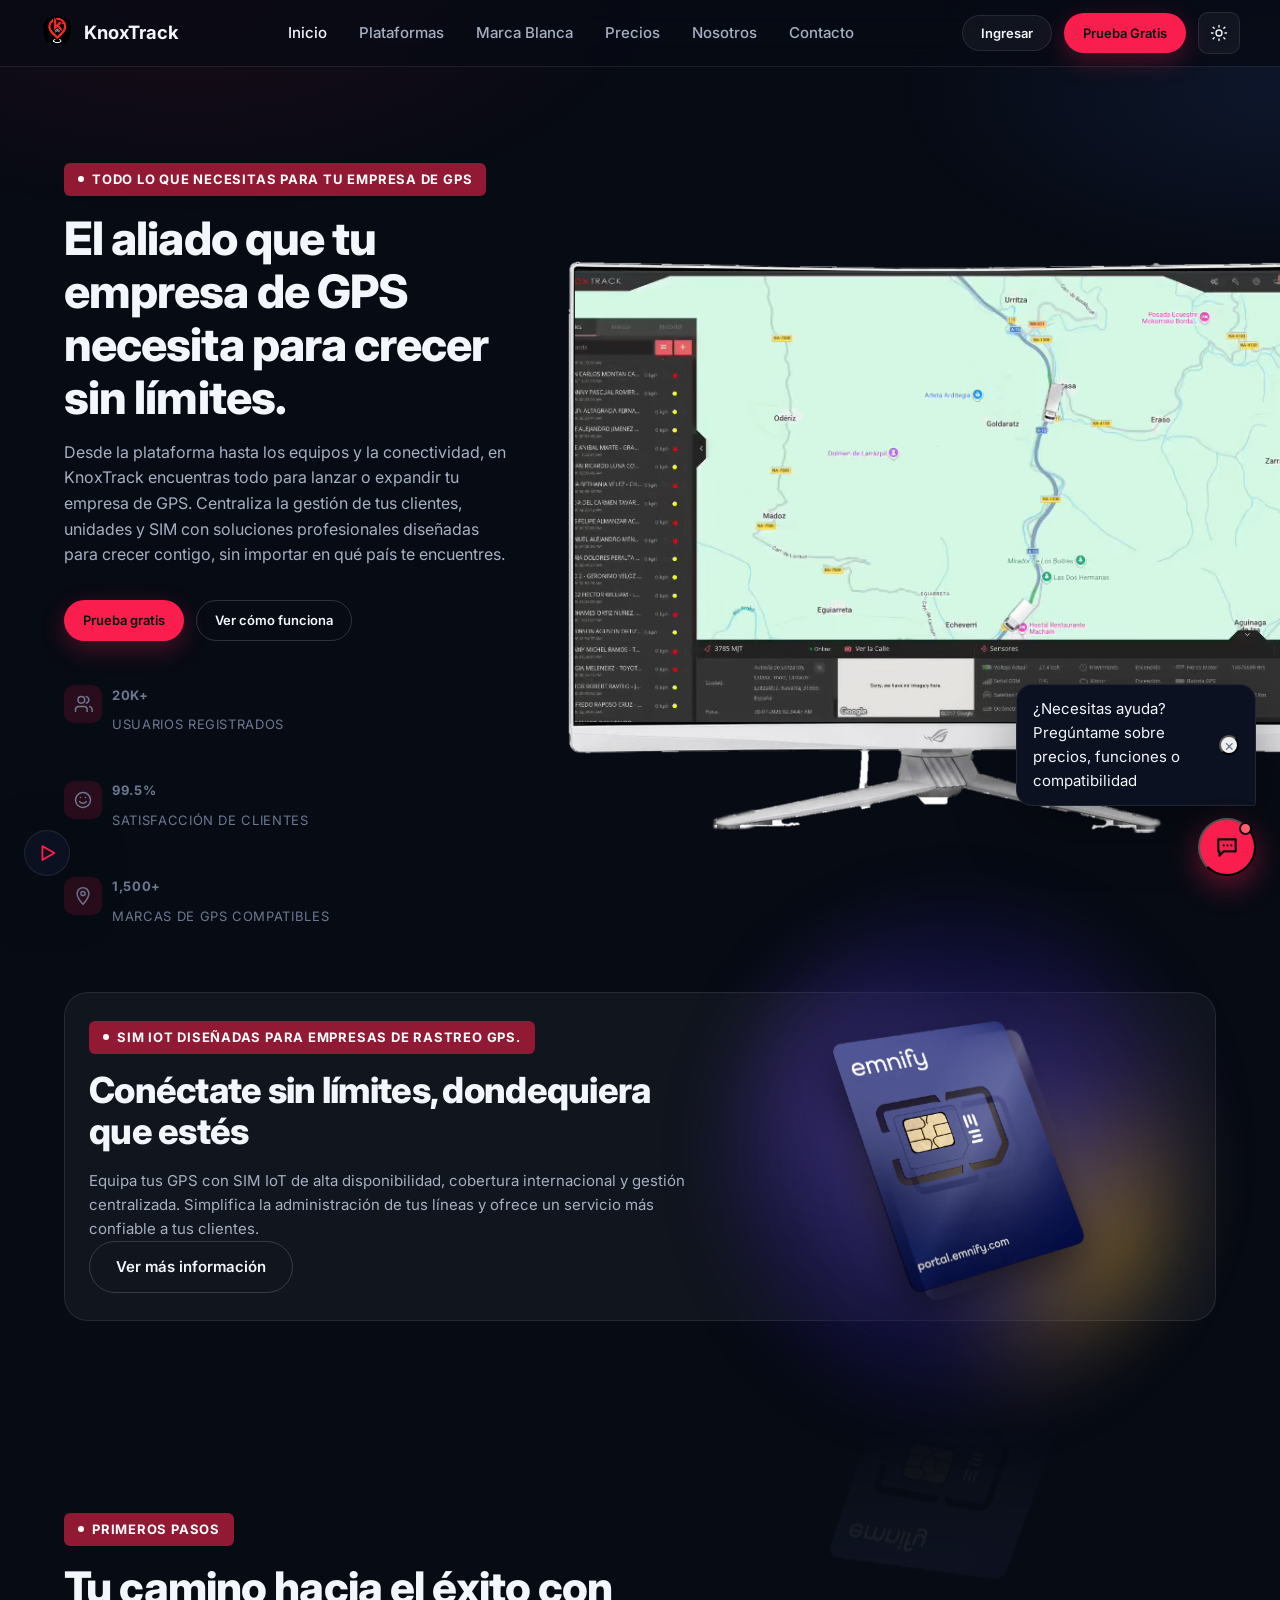
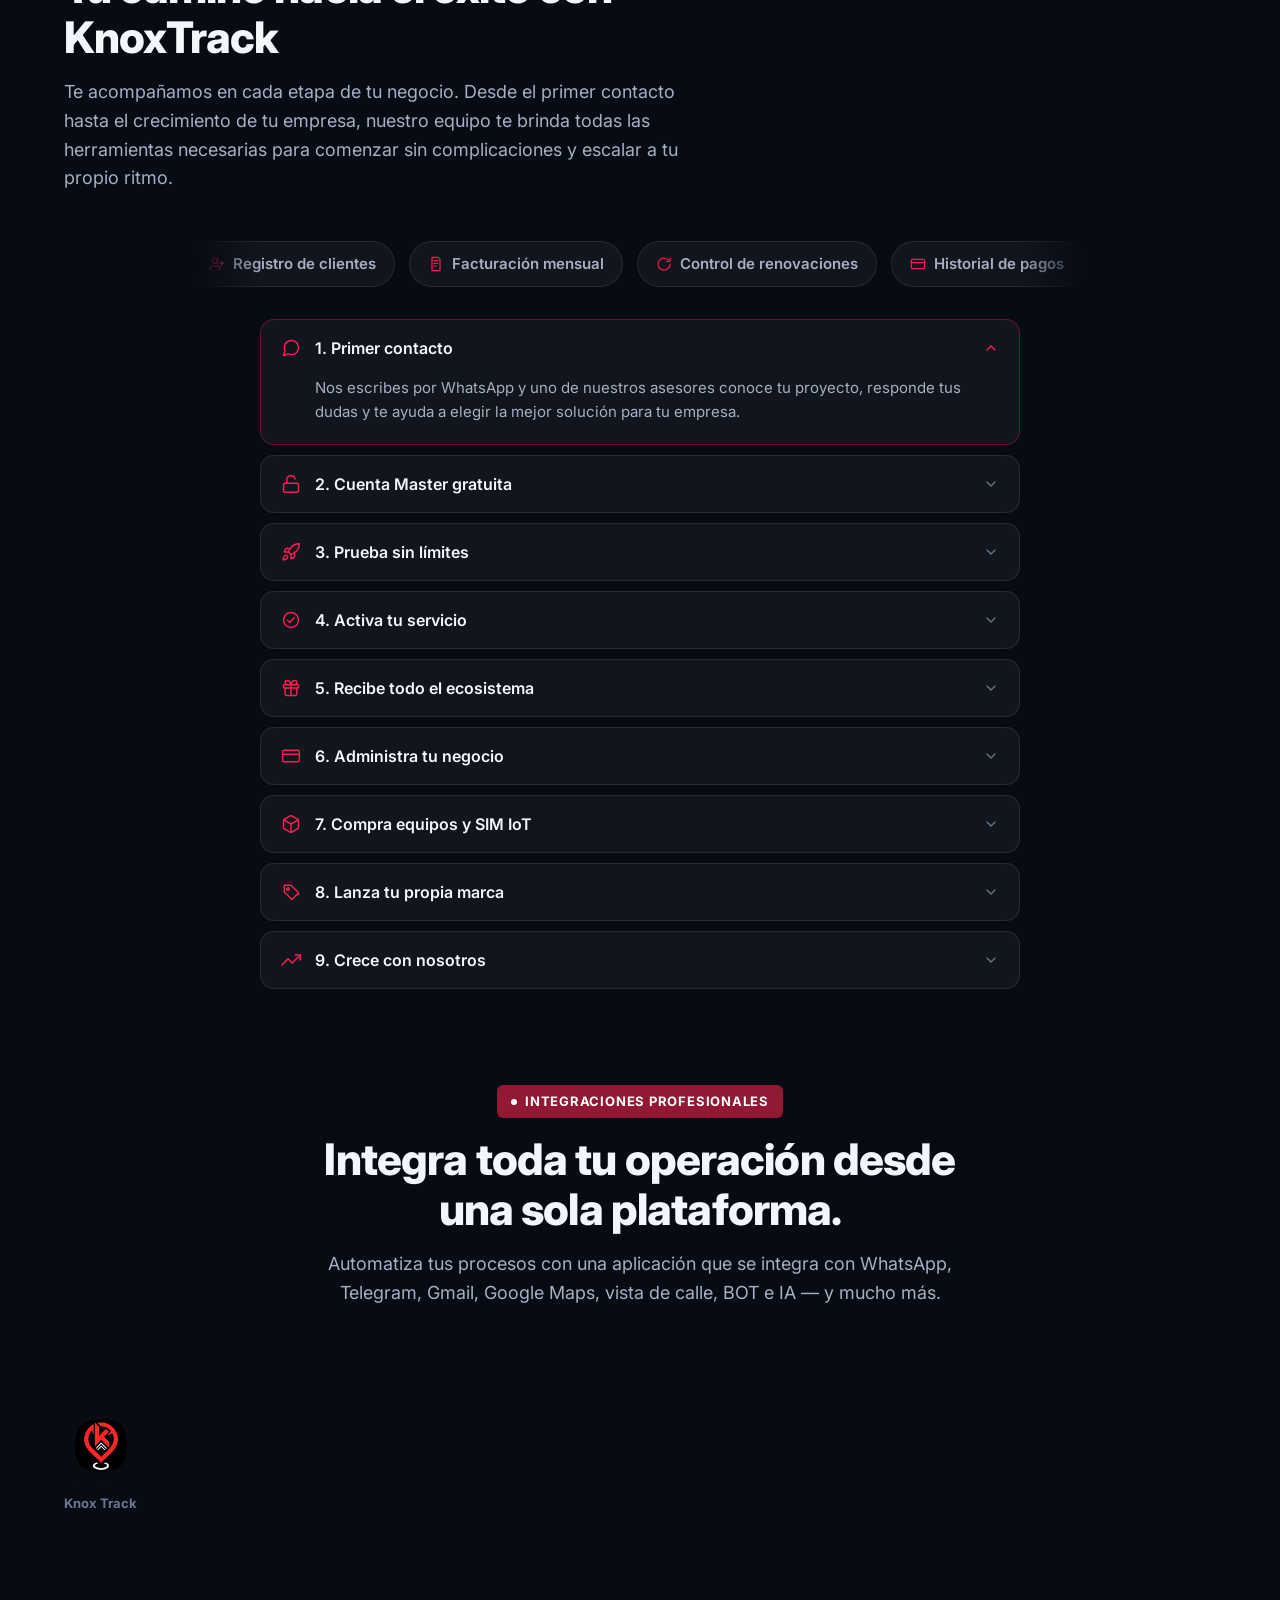
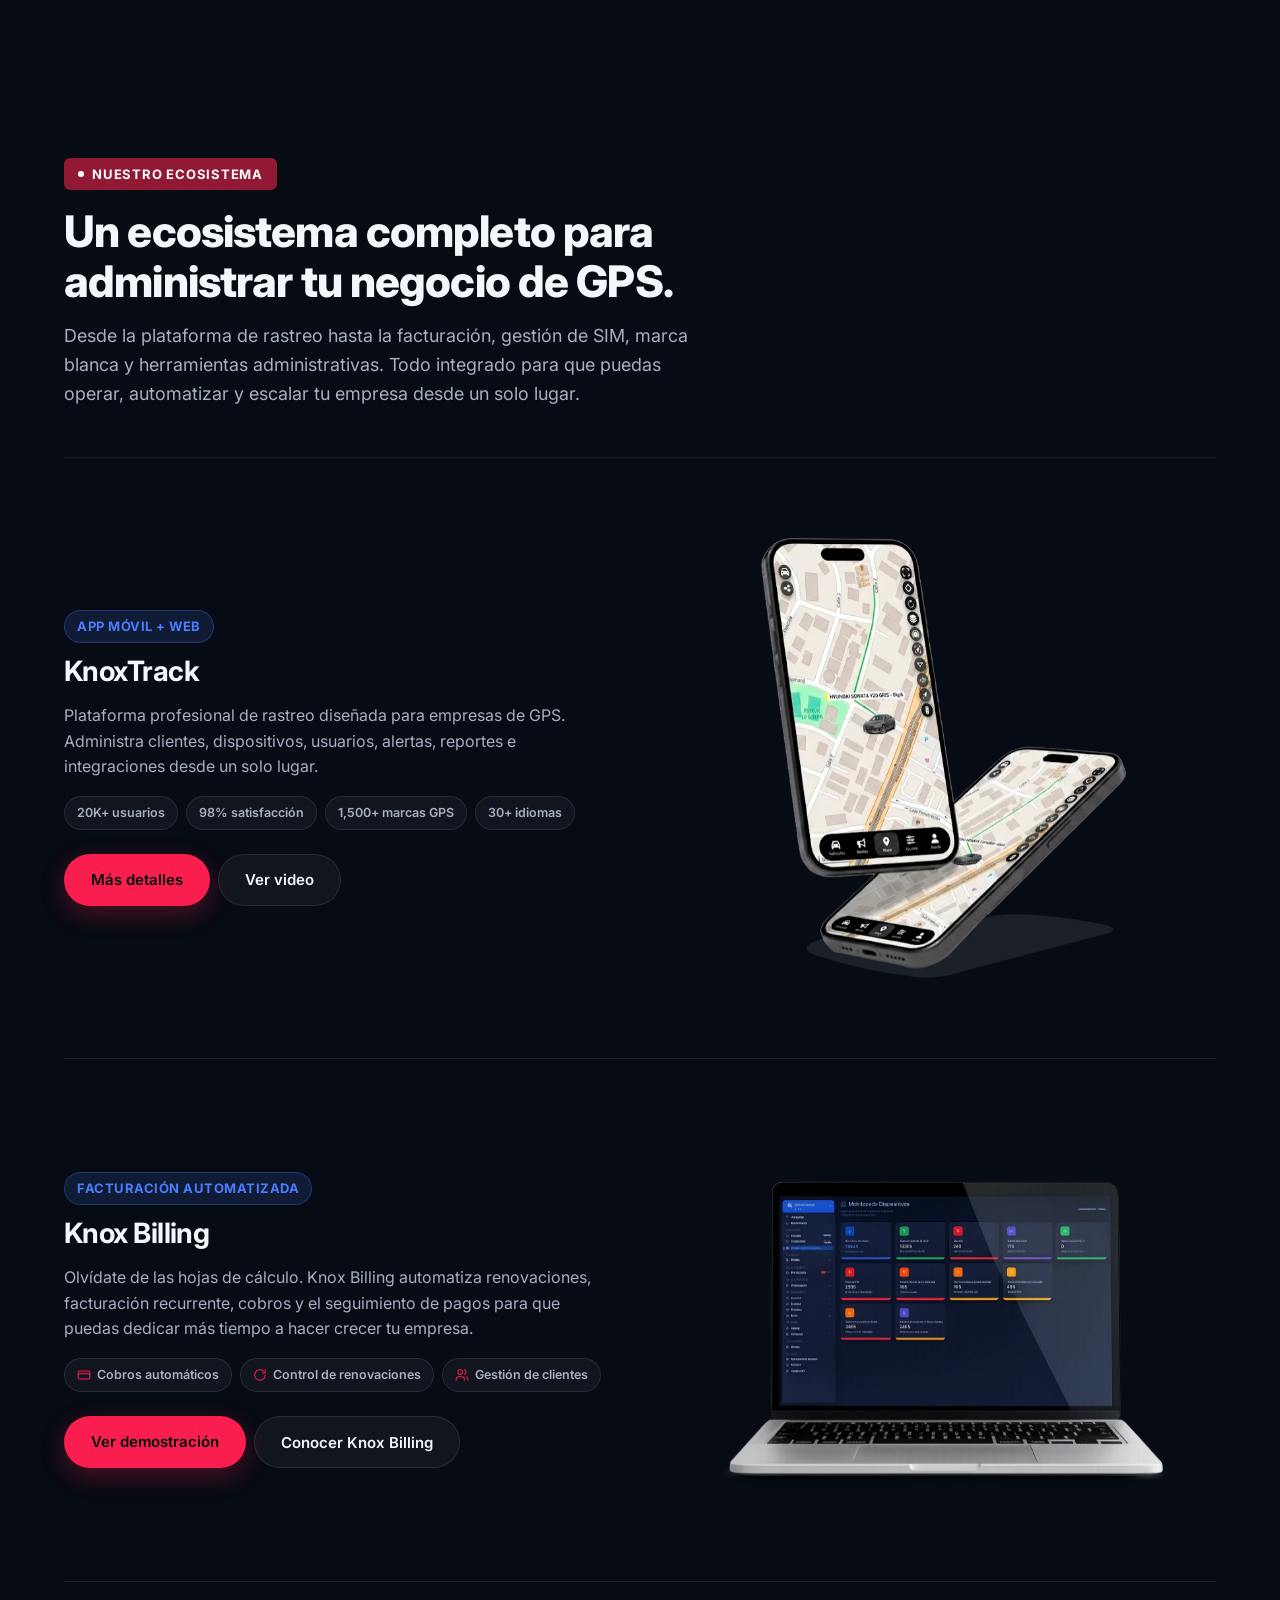
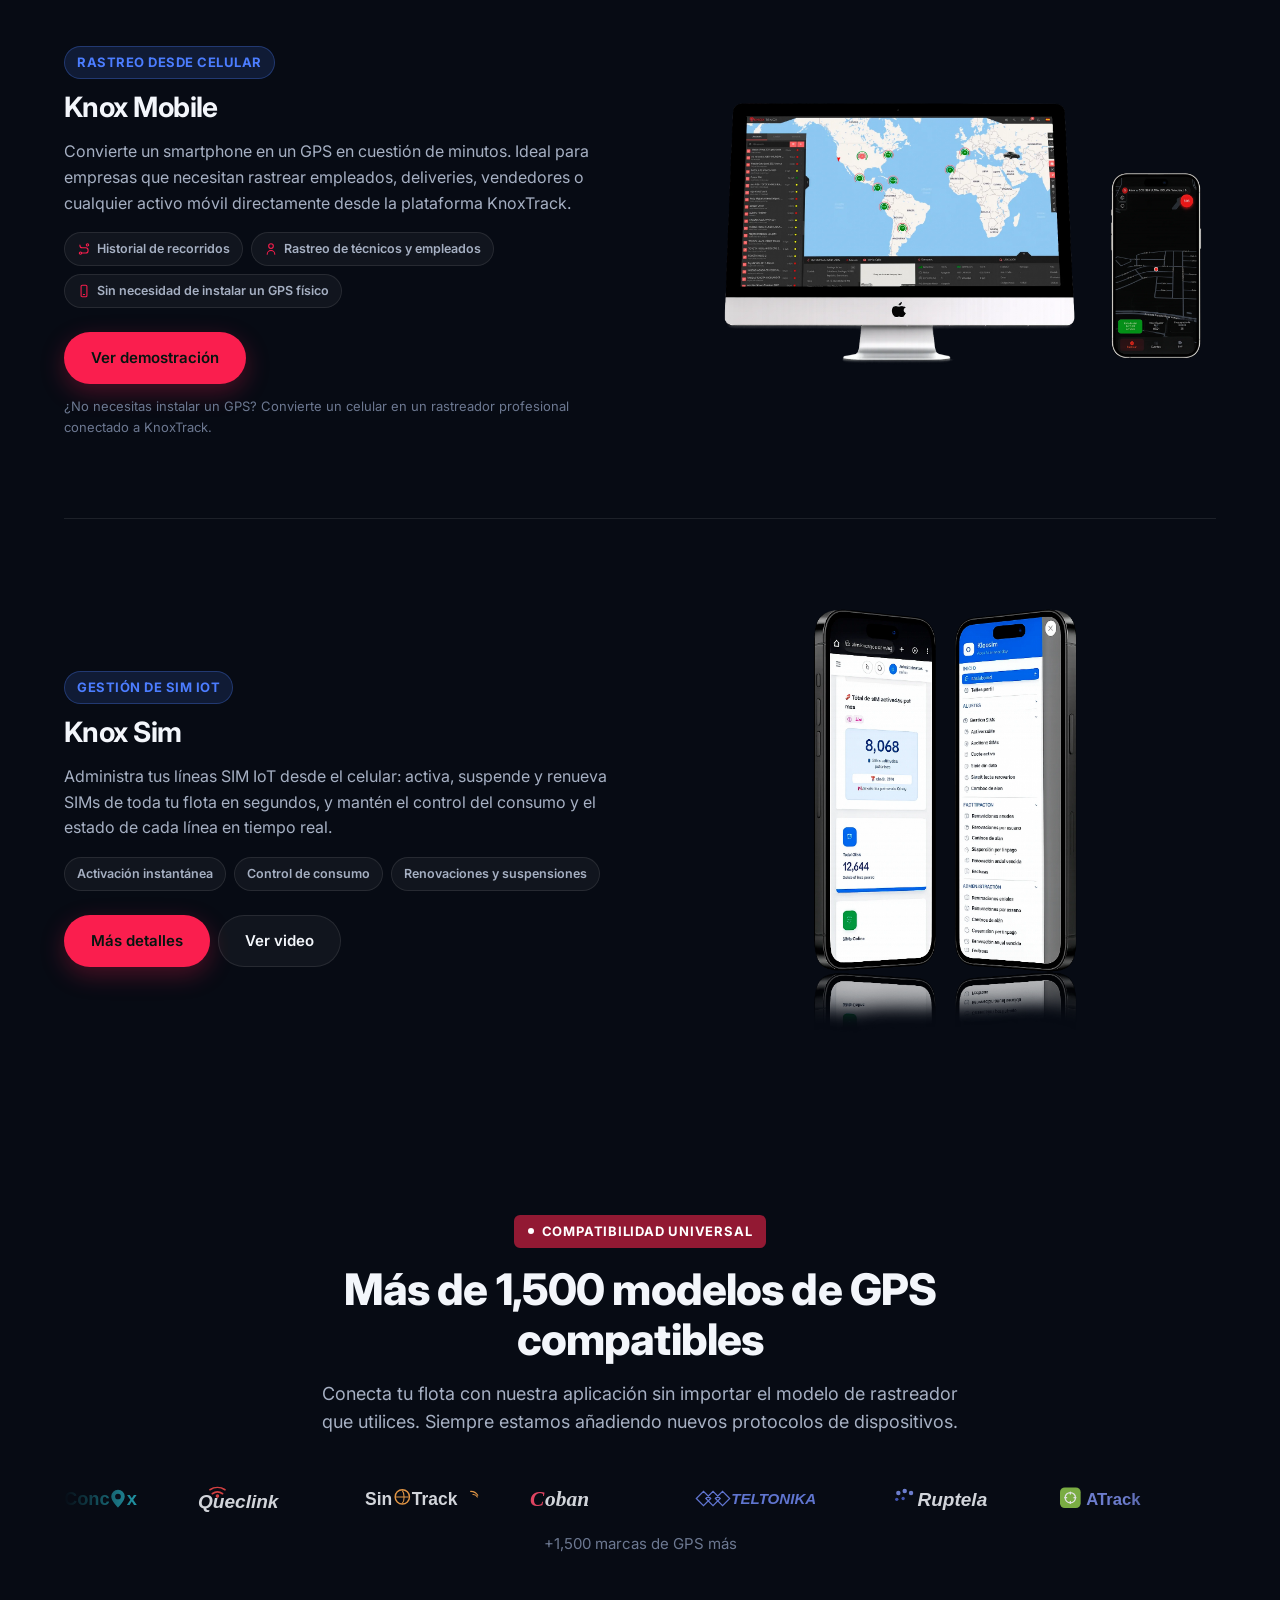
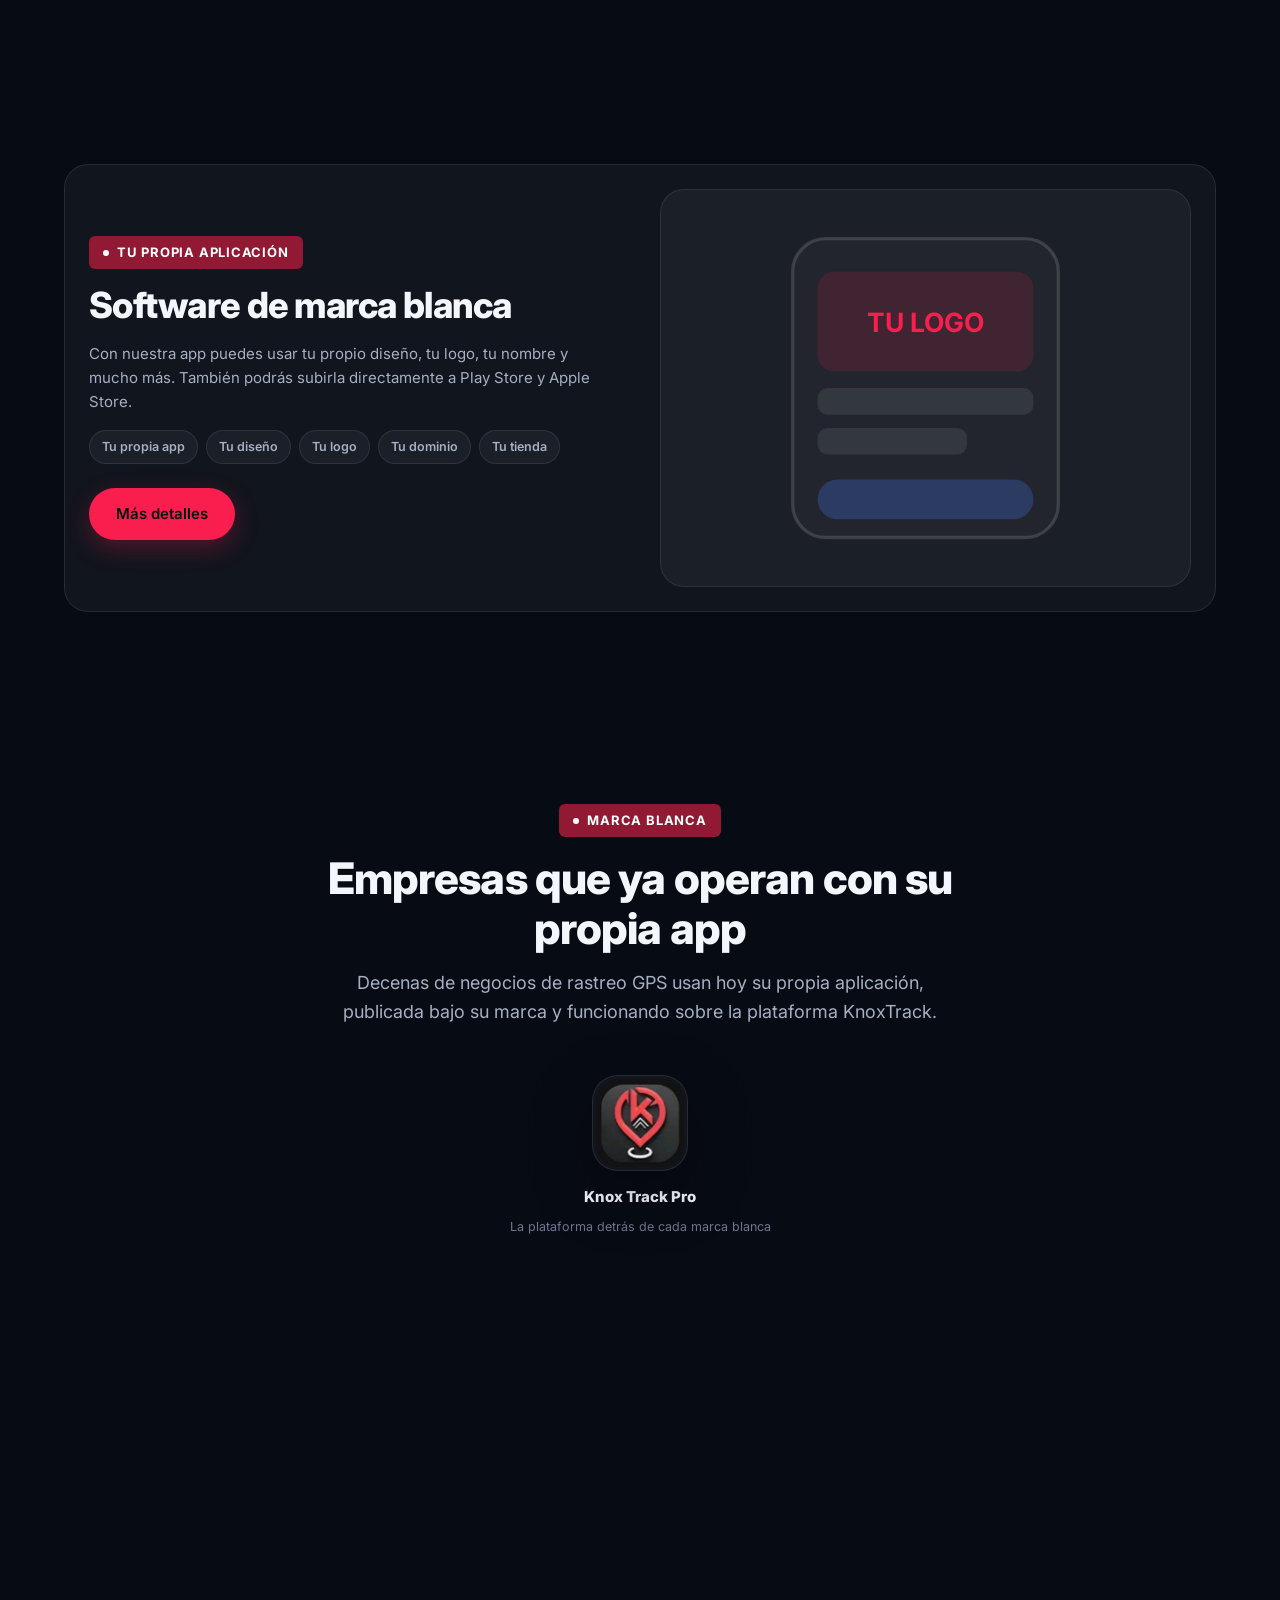
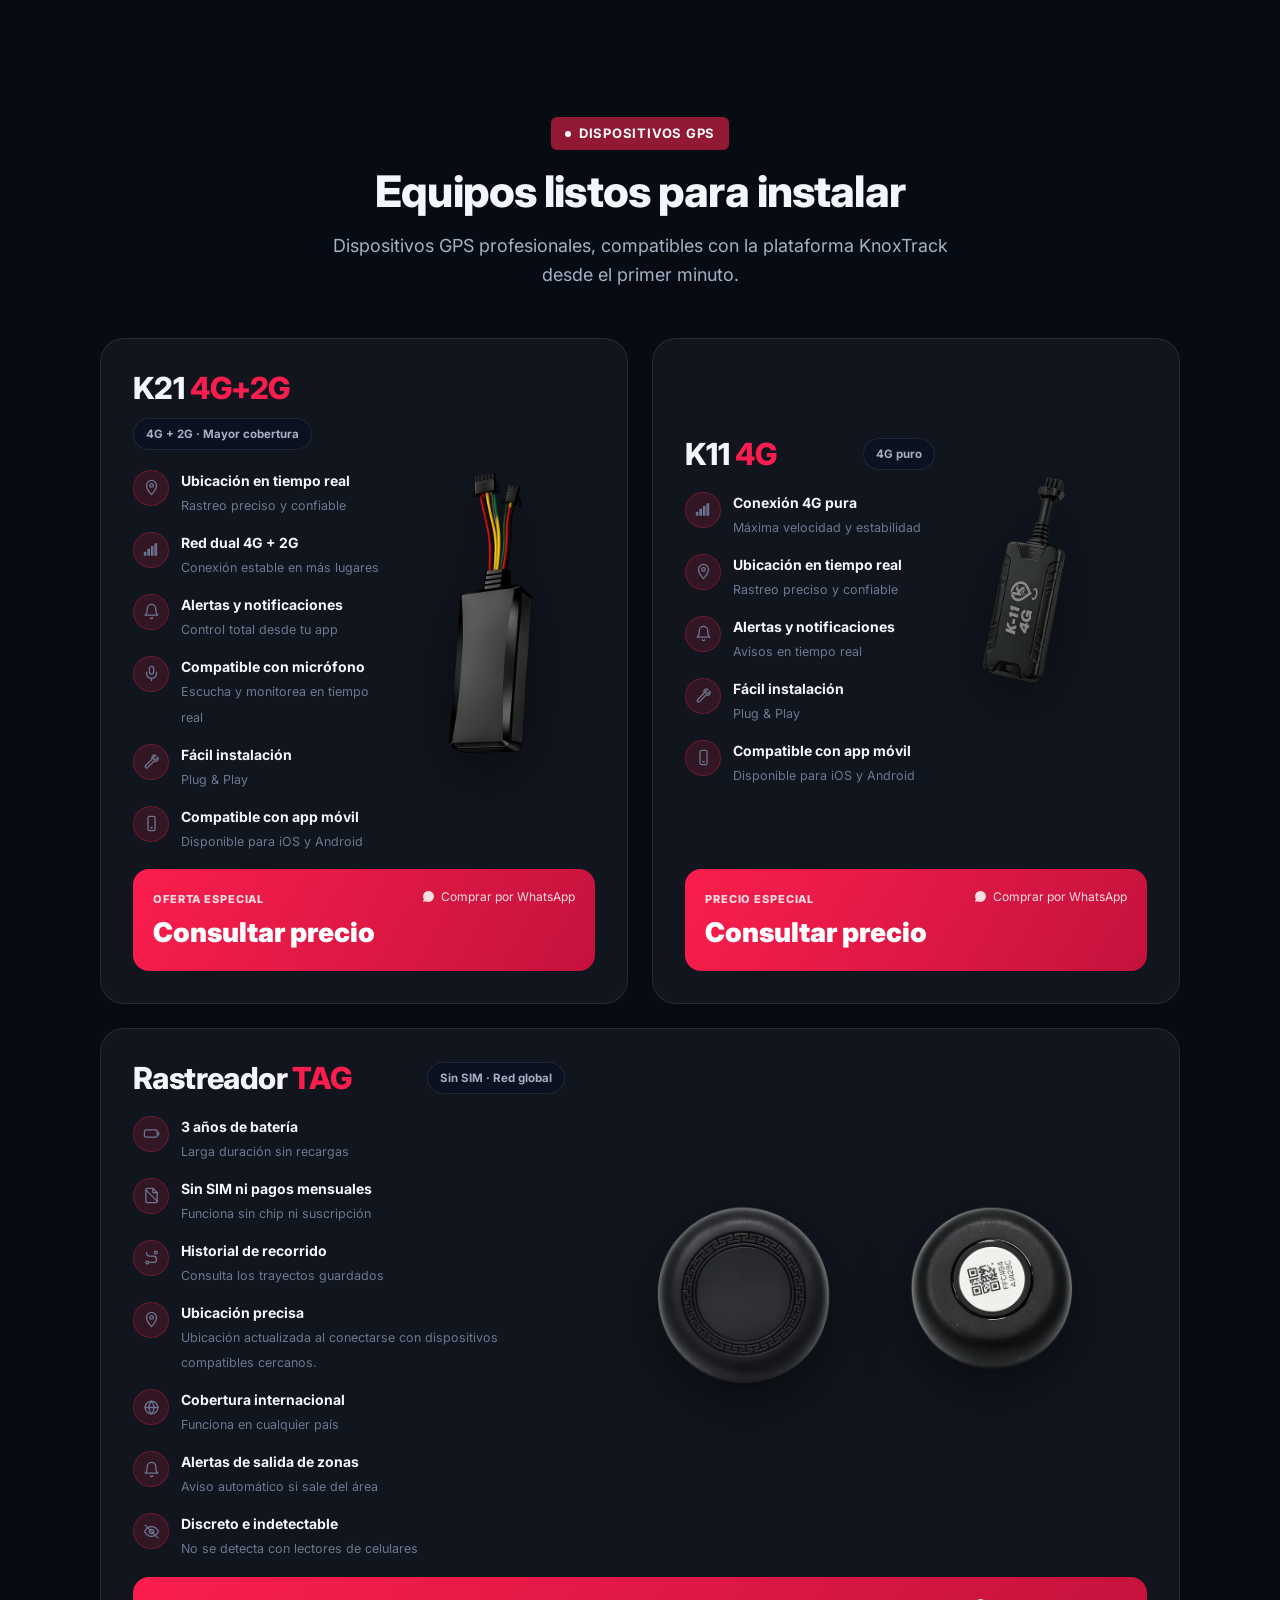
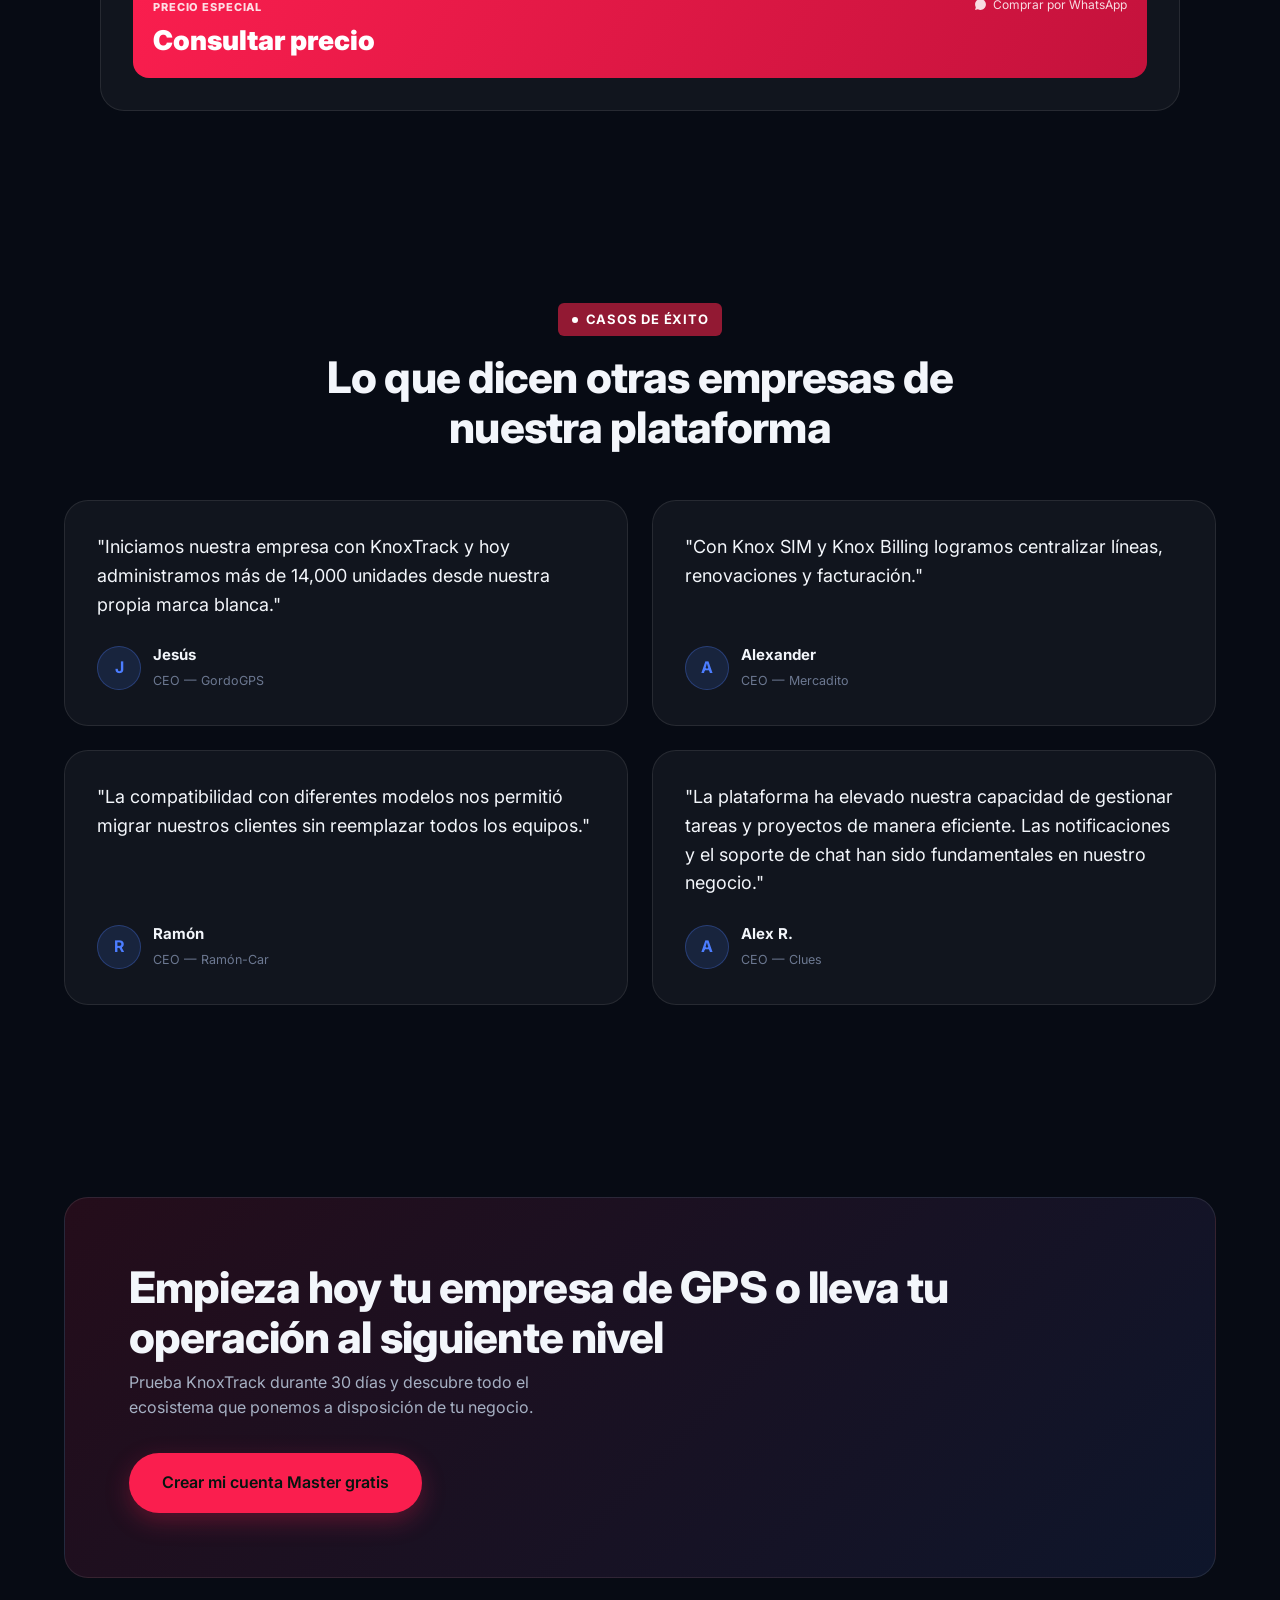
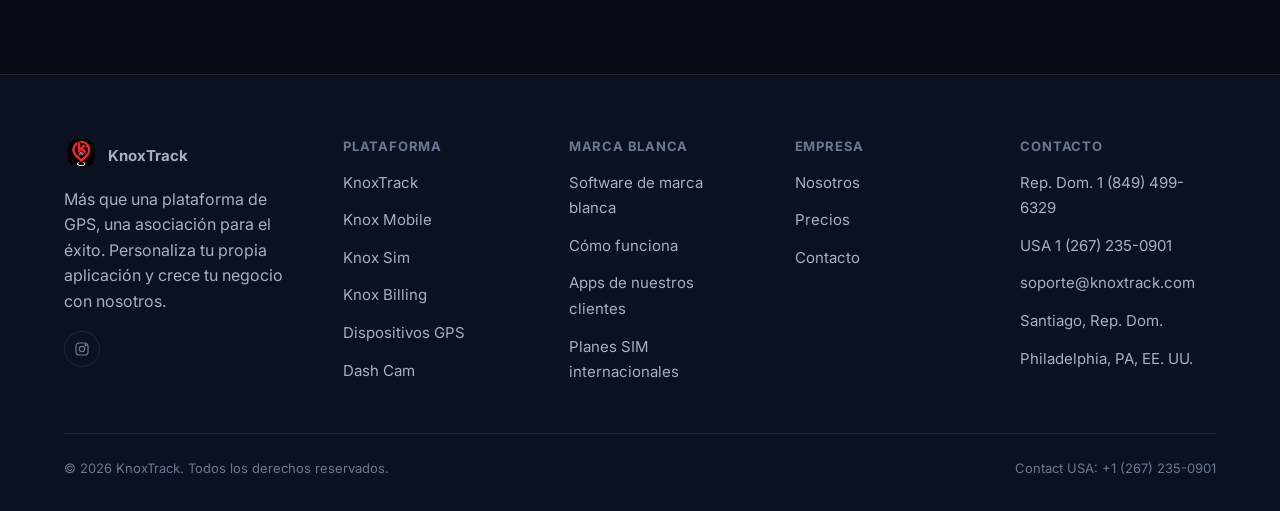
==== commit 0fc90327: "Add files via upload" ====
--- a/index.html
+++ b/index.html
@@ -26,8 +26,8 @@
   }catch(e){}
 })();</script>
 <meta name="viewport" content="width=device-width, initial-scale=1">
-<title>KnoxTrack — Plataforma #1 de GPS en República Dominicana</title>
-<meta name="description" content="KnoxTrack es la plataforma de rastreo GPS y marca blanca líder en República Dominicana: rastreo en tiempo real, alertas por WhatsApp, control de flotas y tu propia app.">
+<title>KnoxTrack | Ecosistema para empresas de rastreo GPS</title>
+<meta name="description" content="Plataforma de rastreo GPS, SIM IoT, equipos, facturación, marca blanca y herramientas para crear y escalar empresas de GPS en cualquier país.">
 <meta name="robots" content="index, follow">
 <link rel="canonical" href="https://knoxtrack.com/">
 <link rel="icon" type="image/x-icon" href="favicon.ico">
@@ -42,14 +42,14 @@
 <meta property="og:site_name" content="KnoxTrack">
 <meta property="og:locale" content="es_DO">
 <meta property="og:url" content="https://knoxtrack.com/">
-<meta property="og:title" content="KnoxTrack — Plataforma #1 de GPS en República Dominicana">
-<meta property="og:description" content="KnoxTrack es la plataforma de rastreo GPS y marca blanca líder en República Dominicana: rastreo en tiempo real, alertas por WhatsApp, control de flotas y tu propia app.">
+<meta property="og:title" content="KnoxTrack | Ecosistema para empresas de rastreo GPS">
+<meta property="og:description" content="Plataforma de rastreo GPS, SIM IoT, equipos, facturación, marca blanca y herramientas para crear y escalar empresas de GPS en cualquier país.">
 <meta property="og:image" content="https://knoxtrack.com/assets/og-image.jpg">
 <meta property="og:image:width" content="1200">
 <meta property="og:image:height" content="630">
 <meta name="twitter:card" content="summary_large_image">
-<meta name="twitter:title" content="KnoxTrack — Plataforma #1 de GPS en República Dominicana">
-<meta name="twitter:description" content="KnoxTrack es la plataforma de rastreo GPS y marca blanca líder en República Dominicana: rastreo en tiempo real, alertas por WhatsApp, control de flotas y tu propia app.">
+<meta name="twitter:title" content="KnoxTrack | Ecosistema para empresas de rastreo GPS">
+<meta name="twitter:description" content="Plataforma de rastreo GPS, SIM IoT, equipos, facturación, marca blanca y herramientas para crear y escalar empresas de GPS en cualquier país.">
 <meta name="twitter:image" content="https://knoxtrack.com/assets/og-image.jpg">
 <script type="application/ld+json">{"@context": "https://schema.org", "@type": "Organization", "@id": "https://knoxtrack.com/#organization", "name": "KnoxTrack", "url": "https://knoxtrack.com/", "logo": "https://knoxtrack.com/assets/knoxtrack-icon.webp", "image": "https://knoxtrack.com/assets/og-image.jpg", "description": "KnoxTrack es la plataforma de rastreo GPS y marca blanca líder en República Dominicana.", "sameAs": ["https://instagram.com/knoxtrack"], "contactPoint": [{"@type": "ContactPoint", "telephone": "+1-849-499-6329", "contactType": "customer service", "areaServed": "DO", "availableLanguage": ["Spanish"]}, {"@type": "ContactPoint", "telephone": "+1-267-235-0901", "contactType": "customer service", "areaServed": "US", "availableLanguage": ["Spanish", "English"]}], "address": [{"@type": "PostalAddress", "streetAddress": "Calle Gral. Valverde esq. 16 de Agosto", "addressLocality": "Santiago", "addressCountry": "DO"}, {"@type": "PostalAddress", "streetAddress": "4439 Whitaker Ave", "postalCode": "19120", "addressLocality": "Philadelphia", "addressRegion": "PA", "addressCountry": "US"}]}</script>
 <script type="application/ld+json">{"@context": "https://schema.org", "@type": "WebSite", "@id": "https://knoxtrack.com/#website", "name": "KnoxTrack", "url": "https://knoxtrack.com/", "publisher": {"@id": "https://knoxtrack.com/#organization"}, "inLanguage": "es"}</script>
@@ -75,6 +75,7 @@
           <div class="nav-drop-panel">
             <a href="producto.html">KnoxTrack <span>Plataforma de rastreo GPS</span></a>
             <a href="producto.html#master">Knox Mobile <span>Rastreo desde celular</span></a>
+            <a href="producto.html#knoxsim">Knox Sim <span>Gestión de SIM IoT</span></a>
             <a href="producto.html#system">Knox Billing <span>Facturación integrada</span></a>
             <a href="producto.html#dispositivos">Dispositivos GPS <span>Equipos K21 y K11</span></a>
           </div>
@@ -151,7 +152,7 @@
         <span class="eyebrow"><span class="dot"></span> SIM IoT diseñadas para empresas de rastreo GPS.</span>
         <h2 style="font-size:var(--fs-2xl)">Conéctate sin límites, dondequiera que estés</h2>
         <p>Equipa tus GPS con SIM IoT de alta disponibilidad, cobertura internacional y gestión centralizada. Simplifica la administración de tus líneas y ofrece un servicio más confiable a tus clientes.</p>
-        <a href="precios.html#sim" class="btn btn-outline">Ver planes SIM</a>
+        <a href="precios.html#sim" class="btn btn-outline">Ver más información</a>
       </div>
       <div class="sim-hero" id="simHero" aria-hidden="true">
         <span class="sim-hero-aurora"></span>
@@ -175,129 +176,6 @@
   </div>
 </section>
 
-<!-- Compatibilidad -->
-<section class="section" style="padding-top:0">
-  <div class="container reveal">
-    <div class="section-head center">
-      <span class="eyebrow"><span class="dot"></span> Compatibilidad universal</span>
-      <h2>Más de 1,500 modelos de GPS compatibles</h2>
-      <p>Conecta tu flota con nuestra aplicación sin importar el modelo de rastreador que utilices. Siempre estamos añadiendo nuevos protocolos de dispositivos.</p>
-    </div>
-    <div class="brand-marquee">
-      <div class="brand-track">
-        <div class="brand-group">
-          <svg class="brand-logo" viewBox="0 0 108 34" aria-label="Concox">
-        <text x="0" y="25" font-family="'Poppins','Segoe UI',sans-serif" font-weight="700" font-size="23" fill="#2dd4e8">Conc</text>
-        <path d="M68 6a8.5 8.5 0 0 1 8.5 8.5c0 6-8.5 14-8.5 14s-8.5-8-8.5-14A8.5 8.5 0 0 1 68 6Z" fill="#2dd4e8"/>
-        <circle cx="68" cy="14.5" r="3.6" fill="#0b1120"/>
-        <text x="79" y="25" font-family="'Poppins','Segoe UI',sans-serif" font-weight="700" font-size="23" fill="#2dd4e8">x</text>
-      </svg>
-      <svg class="brand-logo" viewBox="0 0 150 34" aria-label="Queclink">
-        <path d="M18 11a11 11 0 0 1 13 0M15 6a17 17 0 0 1 19 0" stroke="#f04848" stroke-width="2" fill="none" stroke-linecap="round"/>
-        <circle cx="24.5" cy="14" r="2.3" fill="#f04848"/>
-        <text x="0" y="29" font-style="italic" font-family="'Segoe UI',sans-serif" font-weight="700" font-size="24" fill="#eef1f6">Queclink</text>
-      </svg>
-      <svg class="brand-logo" viewBox="0 0 148 34" aria-label="SinoTrack">
-        <text x="0" y="25" font-family="'Segoe UI',sans-serif" font-weight="700" font-size="22" fill="#eef1f6">Sin</text>
-        <circle cx="47" cy="15" r="9" fill="none" stroke="#ffa94d" stroke-width="1.8"/>
-        <path d="M39 15h16M47 7c3 3.5 3 12.5 0 16" stroke="#ffa94d" stroke-width="1.3" fill="none"/>
-        <text x="59" y="25" font-family="'Segoe UI',sans-serif" font-weight="700" font-size="22" fill="#eef1f6">Track</text>
-        <path d="M133 8a10 10 0 0 1 9 5M136 12a6 6 0 0 1 5.5 3" stroke="#ffa94d" stroke-width="1.4" fill="none" stroke-linecap="round"/>
-      </svg>
-      <svg class="brand-logo" viewBox="0 0 140 34" aria-label="Coban">
-        <text x="0" y="27" font-family="Georgia,'Times New Roman',serif" font-style="italic" font-weight="700" font-size="27" fill="#ff4d6d">C</text>
-        <text x="19" y="27" font-family="Georgia,'Times New Roman',serif" font-style="italic" font-weight="700" font-size="27" fill="#eef1f6">oban</text>
-      </svg>
-      <svg class="brand-logo" viewBox="0 0 195 34" aria-label="Teltonika">
-        <path d="M8 17l9-9 9 9-9 9-9-9Zm12 0l9-9 9 9-9 9-9-9Zm12 0l9-9 9 9-9 9-9-9Z" fill="none" stroke="#6d84ea" stroke-width="1.6"/>
-        <text x="52" y="24" font-family="'Segoe UI',Arial,sans-serif" font-weight="800" font-style="italic" font-size="19" fill="#6d84ea">TELTONIKA</text>
-      </svg>
-      <svg class="brand-logo" viewBox="0 0 150 34" aria-label="Ruptela">
-        <circle cx="8" cy="10" r="2.8" fill="#7c8ee8"/><circle cx="16" cy="7.5" r="2.8" fill="#7c8ee8"/><circle cx="24" cy="10" r="2.8" fill="#7c8ee8"/>
-        <circle cx="6" cy="18" r="2.1" fill="#4c5fc7"/><circle cx="14" cy="17" r="2.1" fill="#4c5fc7"/>
-        <text x="32" y="27" font-family="'Segoe UI',sans-serif" font-style="italic" font-weight="700" font-size="24" fill="#eef1f6">Ruptela</text>
-      </svg>
-      <svg class="brand-logo" viewBox="0 0 150 34" aria-label="ATrack">
-        <rect x="0" y="3" width="26" height="26" rx="6" fill="#8bc34a"/>
-        <circle cx="13" cy="16" r="6.5" fill="none" stroke="#fff" stroke-width="1.6"/>
-        <path d="M13 9v2.4M13 20.6V23M6 16h2.4M17.6 16H20" stroke="#fff" stroke-width="1.6" stroke-linecap="round"/>
-        <text x="33" y="25" font-family="'Segoe UI',sans-serif" font-weight="800" font-size="21" fill="#7c8ee8">ATrack</text>
-      </svg>
-      <svg class="brand-logo" viewBox="0 0 150 30" aria-label="TKSTAR">
-        <text x="0" y="22" font-family="Georgia,serif" font-weight="700" font-size="19" letter-spacing="1" fill="#d9b64c">TK</text>
-        <path d="M39 5l2.3 6.3L48 14l-6.3 2.3L39 23l-2.3-6.3L31 14l6.3-2.3Z" fill="#e8c766"/>
-        <text x="53" y="22" font-family="Georgia,serif" font-weight="700" font-size="19" letter-spacing="1" fill="#d9b64c">STAR</text>
-      </svg>
-      <svg class="brand-logo" viewBox="0 0 150 34" aria-label="Suntech">
-        <rect x="0" y="4" width="66" height="24" rx="12" fill="#f0403f"/>
-        <text x="9" y="21" font-family="'Segoe UI',sans-serif" font-weight="800" font-style="italic" font-size="14" fill="#ffffff">Suntech</text>
-        <path d="M74 11h16M74 16h20M74 21h14M74 26h9" stroke="#f0403f" stroke-width="2" stroke-linecap="round"/>
-      </svg>
-      <svg class="brand-logo" viewBox="0 0 150 30" aria-label="Benway">
-        <path d="M4 6a11 11 0 0 1 12 5" stroke="#aab2c5" stroke-width="1.5" fill="none" stroke-linecap="round"/>
-        <path d="M6 10a7 7 0 0 1 8 3.2" stroke="#aab2c5" stroke-width="1.5" fill="none" stroke-linecap="round"/>
-        <text x="0" y="27" font-family="'Segoe UI',Arial,sans-serif" font-weight="800" font-style="italic" font-size="20" letter-spacing="0.5" fill="#aab2c5">BENWAY</text>
-      </svg>
-        </div>
-        <div class="brand-group" aria-hidden="true">
-          <svg class="brand-logo" viewBox="0 0 108 34" aria-label="Concox">
-        <text x="0" y="25" font-family="'Poppins','Segoe UI',sans-serif" font-weight="700" font-size="23" fill="#2dd4e8">Conc</text>
-        <path d="M68 6a8.5 8.5 0 0 1 8.5 8.5c0 6-8.5 14-8.5 14s-8.5-8-8.5-14A8.5 8.5 0 0 1 68 6Z" fill="#2dd4e8"/>
-        <circle cx="68" cy="14.5" r="3.6" fill="#0b1120"/>
-        <text x="79" y="25" font-family="'Poppins','Segoe UI',sans-serif" font-weight="700" font-size="23" fill="#2dd4e8">x</text>
-      </svg>
-      <svg class="brand-logo" viewBox="0 0 150 34" aria-label="Queclink">
-        <path d="M18 11a11 11 0 0 1 13 0M15 6a17 17 0 0 1 19 0" stroke="#f04848" stroke-width="2" fill="none" stroke-linecap="round"/>
-        <circle cx="24.5" cy="14" r="2.3" fill="#f04848"/>
-        <text x="0" y="29" font-style="italic" font-family="'Segoe UI',sans-serif" font-weight="700" font-size="24" fill="#eef1f6">Queclink</text>
-      </svg>
-      <svg class="brand-logo" viewBox="0 0 148 34" aria-label="SinoTrack">
-        <text x="0" y="25" font-family="'Segoe UI',sans-serif" font-weight="700" font-size="22" fill="#eef1f6">Sin</text>
-        <circle cx="47" cy="15" r="9" fill="none" stroke="#ffa94d" stroke-width="1.8"/>
-        <path d="M39 15h16M47 7c3 3.5 3 12.5 0 16" stroke="#ffa94d" stroke-width="1.3" fill="none"/>
-        <text x="59" y="25" font-family="'Segoe UI',sans-serif" font-weight="700" font-size="22" fill="#eef1f6">Track</text>
-        <path d="M133 8a10 10 0 0 1 9 5M136 12a6 6 0 0 1 5.5 3" stroke="#ffa94d" stroke-width="1.4" fill="none" stroke-linecap="round"/>
-      </svg>
-      <svg class="brand-logo" viewBox="0 0 140 34" aria-label="Coban">
-        <text x="0" y="27" font-family="Georgia,'Times New Roman',serif" font-style="italic" font-weight="700" font-size="27" fill="#ff4d6d">C</text>
-        <text x="19" y="27" font-family="Georgia,'Times New Roman',serif" font-style="italic" font-weight="700" font-size="27" fill="#eef1f6">oban</text>
-      </svg>
-      <svg class="brand-logo" viewBox="0 0 195 34" aria-label="Teltonika">
-        <path d="M8 17l9-9 9 9-9 9-9-9Zm12 0l9-9 9 9-9 9-9-9Zm12 0l9-9 9 9-9 9-9-9Z" fill="none" stroke="#6d84ea" stroke-width="1.6"/>
-        <text x="52" y="24" font-family="'Segoe UI',Arial,sans-serif" font-weight="800" font-style="italic" font-size="19" fill="#6d84ea">TELTONIKA</text>
-      </svg>
-      <svg class="brand-logo" viewBox="0 0 150 34" aria-label="Ruptela">
-        <circle cx="8" cy="10" r="2.8" fill="#7c8ee8"/><circle cx="16" cy="7.5" r="2.8" fill="#7c8ee8"/><circle cx="24" cy="10" r="2.8" fill="#7c8ee8"/>
-        <circle cx="6" cy="18" r="2.1" fill="#4c5fc7"/><circle cx="14" cy="17" r="2.1" fill="#4c5fc7"/>
-        <text x="32" y="27" font-family="'Segoe UI',sans-serif" font-style="italic" font-weight="700" font-size="24" fill="#eef1f6">Ruptela</text>
-      </svg>
-      <svg class="brand-logo" viewBox="0 0 150 34" aria-label="ATrack">
-        <rect x="0" y="3" width="26" height="26" rx="6" fill="#8bc34a"/>
-        <circle cx="13" cy="16" r="6.5" fill="none" stroke="#fff" stroke-width="1.6"/>
-        <path d="M13 9v2.4M13 20.6V23M6 16h2.4M17.6 16H20" stroke="#fff" stroke-width="1.6" stroke-linecap="round"/>
-        <text x="33" y="25" font-family="'Segoe UI',sans-serif" font-weight="800" font-size="21" fill="#7c8ee8">ATrack</text>
-      </svg>
-      <svg class="brand-logo" viewBox="0 0 150 30" aria-label="TKSTAR">
-        <text x="0" y="22" font-family="Georgia,serif" font-weight="700" font-size="19" letter-spacing="1" fill="#d9b64c">TK</text>
-        <path d="M39 5l2.3 6.3L48 14l-6.3 2.3L39 23l-2.3-6.3L31 14l6.3-2.3Z" fill="#e8c766"/>
-        <text x="53" y="22" font-family="Georgia,serif" font-weight="700" font-size="19" letter-spacing="1" fill="#d9b64c">STAR</text>
-      </svg>
-      <svg class="brand-logo" viewBox="0 0 150 34" aria-label="Suntech">
-        <rect x="0" y="4" width="66" height="24" rx="12" fill="#f0403f"/>
-        <text x="9" y="21" font-family="'Segoe UI',sans-serif" font-weight="800" font-style="italic" font-size="14" fill="#ffffff">Suntech</text>
-        <path d="M74 11h16M74 16h20M74 21h14M74 26h9" stroke="#f0403f" stroke-width="2" stroke-linecap="round"/>
-      </svg>
-      <svg class="brand-logo" viewBox="0 0 150 30" aria-label="Benway">
-        <path d="M4 6a11 11 0 0 1 12 5" stroke="#aab2c5" stroke-width="1.5" fill="none" stroke-linecap="round"/>
-        <path d="M6 10a7 7 0 0 1 8 3.2" stroke="#aab2c5" stroke-width="1.5" fill="none" stroke-linecap="round"/>
-        <text x="0" y="27" font-family="'Segoe UI',Arial,sans-serif" font-weight="800" font-style="italic" font-size="20" letter-spacing="0.5" fill="#aab2c5">BENWAY</text>
-      </svg>
-        </div>
-      </div>
-    </div>
-    <p class="text-center" style="margin-top:20px; font-size:var(--fs-sm); color:var(--text-faint)">+1,500 marcas de GPS más</p>
-  </div>
-</section>
 
 <!-- FUNCIONES AVANZADAS -->
 <section class="section">
@@ -444,7 +322,7 @@
       <div>
         <span class="app-tag">App móvil + web</span>
         <h3 style="font-size:var(--fs-xl)">KnoxTrack</h3>
-        <p>Aplicación GPS para rastreo de vehículos con una amplia gama de funciones para ayudar a empresas y personas independientes a mejorar la gestión de su flota.</p>
+        <p>Plataforma profesional de rastreo diseñada para empresas de GPS. Administra clientes, dispositivos, usuarios, alertas, reportes e integraciones desde un solo lugar.</p>
         <div class="app-feats">
           <span class="pill">20K+ usuarios</span><span class="pill">98% satisfacción</span><span class="pill">1,500+ marcas GPS</span><span class="pill">30+ idiomas</span>
         </div>
@@ -484,16 +362,140 @@
 
     <div class="app-row reveal" id="knoxsim">
       <div>
-        <span class="app-tag">App móvil</span>
+        <span class="app-tag">Gestión de SIM IoT</span>
         <h3 style="font-size:var(--fs-xl)">Knox Sim</h3>
         <p>Administra tus líneas SIM IoT desde el celular: activa, suspende y renueva SIMs de toda tu flota en segundos, y mantén el control del consumo y el estado de cada línea en tiempo real.</p>
         <div class="app-feats"><span class="pill">Activación instantánea</span><span class="pill">Control de consumo</span><span class="pill">Renovaciones y suspensiones</span></div>
-        <a href="contacto.html" class="btn btn-outline">Contáctanos para más info</a>
+        <div class="flex gap-2"><a href="producto.html#knoxsim" class="btn btn-primary">Más detalles</a><button type="button" class="btn btn-ghost video-trigger" data-video="Rs0UWJP566Q">Ver video</button></div>
       </div>
       <div class="app-visual app-visual-mockup">
         <img src="assets/app-visual-info.webp" alt="App Knox Sim mostrando el panel de gestión y el total de SIMs activas" width="1024" height="1536" loading="eager" fetchpriority="high">
       </div>
     </div>
+  </div>
+</section>
+
+<!-- Compatibilidad -->
+<section class="section" style="padding-top:0">
+  <div class="container reveal">
+    <div class="section-head center">
+      <span class="eyebrow"><span class="dot"></span> Compatibilidad universal</span>
+      <h2>Más de 1,500 modelos de GPS compatibles</h2>
+      <p>Conecta tu flota con nuestra aplicación sin importar el modelo de rastreador que utilices. Siempre estamos añadiendo nuevos protocolos de dispositivos.</p>
+    </div>
+    <div class="brand-marquee">
+      <div class="brand-track">
+        <div class="brand-group">
+          <svg class="brand-logo" viewBox="0 0 108 34" aria-label="Concox">
+        <text x="0" y="25" font-family="'Poppins','Segoe UI',sans-serif" font-weight="700" font-size="23" fill="#2dd4e8">Conc</text>
+        <path d="M68 6a8.5 8.5 0 0 1 8.5 8.5c0 6-8.5 14-8.5 14s-8.5-8-8.5-14A8.5 8.5 0 0 1 68 6Z" fill="#2dd4e8"/>
+        <circle cx="68" cy="14.5" r="3.6" fill="#0b1120"/>
+        <text x="79" y="25" font-family="'Poppins','Segoe UI',sans-serif" font-weight="700" font-size="23" fill="#2dd4e8">x</text>
+      </svg>
+      <svg class="brand-logo" viewBox="0 0 150 34" aria-label="Queclink">
+        <path d="M18 11a11 11 0 0 1 13 0M15 6a17 17 0 0 1 19 0" stroke="#f04848" stroke-width="2" fill="none" stroke-linecap="round"/>
+        <circle cx="24.5" cy="14" r="2.3" fill="#f04848"/>
+        <text x="0" y="29" font-style="italic" font-family="'Segoe UI',sans-serif" font-weight="700" font-size="24" fill="#eef1f6">Queclink</text>
+      </svg>
+      <svg class="brand-logo" viewBox="0 0 148 34" aria-label="SinoTrack">
+        <text x="0" y="25" font-family="'Segoe UI',sans-serif" font-weight="700" font-size="22" fill="#eef1f6">Sin</text>
+        <circle cx="47" cy="15" r="9" fill="none" stroke="#ffa94d" stroke-width="1.8"/>
+        <path d="M39 15h16M47 7c3 3.5 3 12.5 0 16" stroke="#ffa94d" stroke-width="1.3" fill="none"/>
+        <text x="59" y="25" font-family="'Segoe UI',sans-serif" font-weight="700" font-size="22" fill="#eef1f6">Track</text>
+        <path d="M133 8a10 10 0 0 1 9 5M136 12a6 6 0 0 1 5.5 3" stroke="#ffa94d" stroke-width="1.4" fill="none" stroke-linecap="round"/>
+      </svg>
+      <svg class="brand-logo" viewBox="0 0 140 34" aria-label="Coban">
+        <text x="0" y="27" font-family="Georgia,'Times New Roman',serif" font-style="italic" font-weight="700" font-size="27" fill="#ff4d6d">C</text>
+        <text x="19" y="27" font-family="Georgia,'Times New Roman',serif" font-style="italic" font-weight="700" font-size="27" fill="#eef1f6">oban</text>
+      </svg>
+      <svg class="brand-logo" viewBox="0 0 195 34" aria-label="Teltonika">
+        <path d="M8 17l9-9 9 9-9 9-9-9Zm12 0l9-9 9 9-9 9-9-9Zm12 0l9-9 9 9-9 9-9-9Z" fill="none" stroke="#6d84ea" stroke-width="1.6"/>
+        <text x="52" y="24" font-family="'Segoe UI',Arial,sans-serif" font-weight="800" font-style="italic" font-size="19" fill="#6d84ea">TELTONIKA</text>
+      </svg>
+      <svg class="brand-logo" viewBox="0 0 150 34" aria-label="Ruptela">
+        <circle cx="8" cy="10" r="2.8" fill="#7c8ee8"/><circle cx="16" cy="7.5" r="2.8" fill="#7c8ee8"/><circle cx="24" cy="10" r="2.8" fill="#7c8ee8"/>
+        <circle cx="6" cy="18" r="2.1" fill="#4c5fc7"/><circle cx="14" cy="17" r="2.1" fill="#4c5fc7"/>
+        <text x="32" y="27" font-family="'Segoe UI',sans-serif" font-style="italic" font-weight="700" font-size="24" fill="#eef1f6">Ruptela</text>
+      </svg>
+      <svg class="brand-logo" viewBox="0 0 150 34" aria-label="ATrack">
+        <rect x="0" y="3" width="26" height="26" rx="6" fill="#8bc34a"/>
+        <circle cx="13" cy="16" r="6.5" fill="none" stroke="#fff" stroke-width="1.6"/>
+        <path d="M13 9v2.4M13 20.6V23M6 16h2.4M17.6 16H20" stroke="#fff" stroke-width="1.6" stroke-linecap="round"/>
+        <text x="33" y="25" font-family="'Segoe UI',sans-serif" font-weight="800" font-size="21" fill="#7c8ee8">ATrack</text>
+      </svg>
+      <svg class="brand-logo" viewBox="0 0 150 30" aria-label="TKSTAR">
+        <text x="0" y="22" font-family="Georgia,serif" font-weight="700" font-size="19" letter-spacing="1" fill="#d9b64c">TK</text>
+        <path d="M39 5l2.3 6.3L48 14l-6.3 2.3L39 23l-2.3-6.3L31 14l6.3-2.3Z" fill="#e8c766"/>
+        <text x="53" y="22" font-family="Georgia,serif" font-weight="700" font-size="19" letter-spacing="1" fill="#d9b64c">STAR</text>
+      </svg>
+      <svg class="brand-logo" viewBox="0 0 150 34" aria-label="Suntech">
+        <rect x="0" y="4" width="66" height="24" rx="12" fill="#f0403f"/>
+        <text x="9" y="21" font-family="'Segoe UI',sans-serif" font-weight="800" font-style="italic" font-size="14" fill="#ffffff">Suntech</text>
+        <path d="M74 11h16M74 16h20M74 21h14M74 26h9" stroke="#f0403f" stroke-width="2" stroke-linecap="round"/>
+      </svg>
+      <svg class="brand-logo" viewBox="0 0 150 30" aria-label="Benway">
+        <path d="M4 6a11 11 0 0 1 12 5" stroke="#aab2c5" stroke-width="1.5" fill="none" stroke-linecap="round"/>
+        <path d="M6 10a7 7 0 0 1 8 3.2" stroke="#aab2c5" stroke-width="1.5" fill="none" stroke-linecap="round"/>
+        <text x="0" y="27" font-family="'Segoe UI',Arial,sans-serif" font-weight="800" font-style="italic" font-size="20" letter-spacing="0.5" fill="#aab2c5">BENWAY</text>
+      </svg>
+        </div>
+        <div class="brand-group" aria-hidden="true">
+          <svg class="brand-logo" viewBox="0 0 108 34" aria-label="Concox">
+        <text x="0" y="25" font-family="'Poppins','Segoe UI',sans-serif" font-weight="700" font-size="23" fill="#2dd4e8">Conc</text>
+        <path d="M68 6a8.5 8.5 0 0 1 8.5 8.5c0 6-8.5 14-8.5 14s-8.5-8-8.5-14A8.5 8.5 0 0 1 68 6Z" fill="#2dd4e8"/>
+        <circle cx="68" cy="14.5" r="3.6" fill="#0b1120"/>
+        <text x="79" y="25" font-family="'Poppins','Segoe UI',sans-serif" font-weight="700" font-size="23" fill="#2dd4e8">x</text>
+      </svg>
+      <svg class="brand-logo" viewBox="0 0 150 34" aria-label="Queclink">
+        <path d="M18 11a11 11 0 0 1 13 0M15 6a17 17 0 0 1 19 0" stroke="#f04848" stroke-width="2" fill="none" stroke-linecap="round"/>
+        <circle cx="24.5" cy="14" r="2.3" fill="#f04848"/>
+        <text x="0" y="29" font-style="italic" font-family="'Segoe UI',sans-serif" font-weight="700" font-size="24" fill="#eef1f6">Queclink</text>
+      </svg>
+      <svg class="brand-logo" viewBox="0 0 148 34" aria-label="SinoTrack">
+        <text x="0" y="25" font-family="'Segoe UI',sans-serif" font-weight="700" font-size="22" fill="#eef1f6">Sin</text>
+        <circle cx="47" cy="15" r="9" fill="none" stroke="#ffa94d" stroke-width="1.8"/>
+        <path d="M39 15h16M47 7c3 3.5 3 12.5 0 16" stroke="#ffa94d" stroke-width="1.3" fill="none"/>
+        <text x="59" y="25" font-family="'Segoe UI',sans-serif" font-weight="700" font-size="22" fill="#eef1f6">Track</text>
+        <path d="M133 8a10 10 0 0 1 9 5M136 12a6 6 0 0 1 5.5 3" stroke="#ffa94d" stroke-width="1.4" fill="none" stroke-linecap="round"/>
+      </svg>
+      <svg class="brand-logo" viewBox="0 0 140 34" aria-label="Coban">
+        <text x="0" y="27" font-family="Georgia,'Times New Roman',serif" font-style="italic" font-weight="700" font-size="27" fill="#ff4d6d">C</text>
+        <text x="19" y="27" font-family="Georgia,'Times New Roman',serif" font-style="italic" font-weight="700" font-size="27" fill="#eef1f6">oban</text>
+      </svg>
+      <svg class="brand-logo" viewBox="0 0 195 34" aria-label="Teltonika">
+        <path d="M8 17l9-9 9 9-9 9-9-9Zm12 0l9-9 9 9-9 9-9-9Zm12 0l9-9 9 9-9 9-9-9Z" fill="none" stroke="#6d84ea" stroke-width="1.6"/>
+        <text x="52" y="24" font-family="'Segoe UI',Arial,sans-serif" font-weight="800" font-style="italic" font-size="19" fill="#6d84ea">TELTONIKA</text>
+      </svg>
+      <svg class="brand-logo" viewBox="0 0 150 34" aria-label="Ruptela">
+        <circle cx="8" cy="10" r="2.8" fill="#7c8ee8"/><circle cx="16" cy="7.5" r="2.8" fill="#7c8ee8"/><circle cx="24" cy="10" r="2.8" fill="#7c8ee8"/>
+        <circle cx="6" cy="18" r="2.1" fill="#4c5fc7"/><circle cx="14" cy="17" r="2.1" fill="#4c5fc7"/>
+        <text x="32" y="27" font-family="'Segoe UI',sans-serif" font-style="italic" font-weight="700" font-size="24" fill="#eef1f6">Ruptela</text>
+      </svg>
+      <svg class="brand-logo" viewBox="0 0 150 34" aria-label="ATrack">
+        <rect x="0" y="3" width="26" height="26" rx="6" fill="#8bc34a"/>
+        <circle cx="13" cy="16" r="6.5" fill="none" stroke="#fff" stroke-width="1.6"/>
+        <path d="M13 9v2.4M13 20.6V23M6 16h2.4M17.6 16H20" stroke="#fff" stroke-width="1.6" stroke-linecap="round"/>
+        <text x="33" y="25" font-family="'Segoe UI',sans-serif" font-weight="800" font-size="21" fill="#7c8ee8">ATrack</text>
+      </svg>
+      <svg class="brand-logo" viewBox="0 0 150 30" aria-label="TKSTAR">
+        <text x="0" y="22" font-family="Georgia,serif" font-weight="700" font-size="19" letter-spacing="1" fill="#d9b64c">TK</text>
+        <path d="M39 5l2.3 6.3L48 14l-6.3 2.3L39 23l-2.3-6.3L31 14l6.3-2.3Z" fill="#e8c766"/>
+        <text x="53" y="22" font-family="Georgia,serif" font-weight="700" font-size="19" letter-spacing="1" fill="#d9b64c">STAR</text>
+      </svg>
+      <svg class="brand-logo" viewBox="0 0 150 34" aria-label="Suntech">
+        <rect x="0" y="4" width="66" height="24" rx="12" fill="#f0403f"/>
+        <text x="9" y="21" font-family="'Segoe UI',sans-serif" font-weight="800" font-style="italic" font-size="14" fill="#ffffff">Suntech</text>
+        <path d="M74 11h16M74 16h20M74 21h14M74 26h9" stroke="#f0403f" stroke-width="2" stroke-linecap="round"/>
+      </svg>
+      <svg class="brand-logo" viewBox="0 0 150 30" aria-label="Benway">
+        <path d="M4 6a11 11 0 0 1 12 5" stroke="#aab2c5" stroke-width="1.5" fill="none" stroke-linecap="round"/>
+        <path d="M6 10a7 7 0 0 1 8 3.2" stroke="#aab2c5" stroke-width="1.5" fill="none" stroke-linecap="round"/>
+        <text x="0" y="27" font-family="'Segoe UI',Arial,sans-serif" font-weight="800" font-style="italic" font-size="20" letter-spacing="0.5" fill="#aab2c5">BENWAY</text>
+      </svg>
+        </div>
+      </div>
+    </div>
+    <p class="text-center" style="margin-top:20px; font-size:var(--fs-sm); color:var(--text-faint)">+1,500 marcas de GPS más</p>
   </div>
 </section>
 
@@ -565,6 +567,8 @@
     </div>
   </div>
 </section>
+
+
 
 
 
@@ -631,7 +635,7 @@
             <div class="device-feat"><span class="device-feat-ico"><svg width="17" height="17" viewBox="0 0 24 24" fill="none" stroke="currentColor" stroke-width="1.8" stroke-linecap="round" stroke-linejoin="round"><rect x="2" y="7" width="18" height="10" rx="2"/><path d="M22 10v4"/></svg></span><div><b>3 años de batería</b><span>Larga duración sin recargas</span></div></div>
             <div class="device-feat"><span class="device-feat-ico"><svg width="17" height="17" viewBox="0 0 24 24" fill="none" stroke="currentColor" stroke-width="1.8" stroke-linecap="round" stroke-linejoin="round"><path d="M14 2H6a2 2 0 0 0-2 2v16a2 2 0 0 0 2 2h12a2 2 0 0 0 2-2V8z"/><path d="M14 2v6h6"/><path d="M4 4l16 16"/></svg></span><div><b>Sin SIM ni pagos mensuales</b><span>Funciona sin chip ni suscripción</span></div></div>
             <div class="device-feat"><span class="device-feat-ico"><svg width="17" height="17" viewBox="0 0 24 24" fill="none" stroke="currentColor" stroke-width="1.8" stroke-linecap="round" stroke-linejoin="round"><circle cx="6" cy="19" r="2"/><circle cx="18" cy="5" r="2"/><path d="M8 19h7a4 4 0 0 0 4-4v-1a4 4 0 0 0-4-4H9a4 4 0 0 1-4-4V5"/></svg></span><div><b>Historial de recorrido</b><span>Consulta los trayectos guardados</span></div></div>
-            <div class="device-feat"><span class="device-feat-ico"><svg width="17" height="17" viewBox="0 0 24 24" fill="none" stroke="currentColor" stroke-width="1.8" stroke-linecap="round" stroke-linejoin="round"><path d="M12 2a7 7 0 0 0-7 7c0 5.25 7 13 7 13s7-7.75 7-13a7 7 0 0 0-7-7Z"/><circle cx="12" cy="9" r="2.5"/></svg></span><div><b>Ubicación precisa</b><span>Localización exacta en todo momento</span></div></div>
+            <div class="device-feat"><span class="device-feat-ico"><svg width="17" height="17" viewBox="0 0 24 24" fill="none" stroke="currentColor" stroke-width="1.8" stroke-linecap="round" stroke-linejoin="round"><path d="M12 2a7 7 0 0 0-7 7c0 5.25 7 13 7 13s7-7.75 7-13a7 7 0 0 0-7-7Z"/><circle cx="12" cy="9" r="2.5"/></svg></span><div><b>Ubicación precisa</b><span>Ubicación actualizada al conectarse con dispositivos compatibles cercanos.</span></div></div>
             <div class="device-feat"><span class="device-feat-ico"><svg width="17" height="17" viewBox="0 0 24 24" fill="none" stroke="currentColor" stroke-width="1.8" stroke-linecap="round" stroke-linejoin="round"><circle cx="12" cy="12" r="9"/><path d="M2.5 12h19M12 3a13 13 0 0 1 0 18M12 3a13 13 0 0 0 0 18"/></svg></span><div><b>Cobertura internacional</b><span>Funciona en cualquier país</span></div></div>
             <div class="device-feat"><span class="device-feat-ico"><svg width="17" height="17" viewBox="0 0 24 24" fill="none" stroke="currentColor" stroke-width="1.8" stroke-linecap="round" stroke-linejoin="round"><path d="M18 8a6 6 0 0 0-12 0c0 7-3 9-3 9h18s-3-2-3-9"/><path d="M13.73 21a2 2 0 0 1-3.46 0"/></svg></span><div><b>Alertas de salida de zonas</b><span>Aviso automático si sale del área</span></div></div>
             <div class="device-feat"><span class="device-feat-ico"><svg width="17" height="17" viewBox="0 0 24 24" fill="none" stroke="currentColor" stroke-width="1.8" stroke-linecap="round" stroke-linejoin="round"><path d="M2 12s4-7 10-7 10 7 10 7-4 7-10 7-10-7-10-7Z"/><circle cx="12" cy="12" r="3"/><path d="M3 3l18 18"/></svg></span><div><b>Discreto e indetectable</b><span>No se detecta con lectores de celulares</span></div></div>
@@ -657,15 +661,15 @@
     </div>
     <div class="tsm-track">
       <div class="tsm-card">
-        <p class="tsm-quote">"KnoxTrack simplifica la gestión de flotillas. Rastreo y alertas vía WhatsApp aseguran la eficiencia en mi negocio de mensajería. Personalización y flexibilidad son destacables."</p>
+        <p class="tsm-quote">"Iniciamos nuestra empresa con KnoxTrack y hoy administramos más de 14,000 unidades desde nuestra propia marca blanca."</p>
         <div class="tsm-person"><div class="tsm-avatar">J</div><div><b>Jesús</b><span>CEO — GordoGPS</span></div></div>
       </div>
       <div class="tsm-card">
-        <p class="tsm-quote">"Hemos simplificado la gestión de nuestra flotilla gracias a la capacidad de rastrear cualquier dispositivo y recibir alertas para eventos del vehículo."</p>
+        <p class="tsm-quote">"Con Knox SIM y Knox Billing logramos centralizar líneas, renovaciones y facturación."</p>
         <div class="tsm-person"><div class="tsm-avatar">A</div><div><b>Alexander</b><span>CEO — Mercadito</span></div></div>
       </div>
       <div class="tsm-card">
-        <p class="tsm-quote">"Como dueño de un dealer, KnoxTrack ha sido una solución perfecta para nuestro negocio. La plataforma nos brinda un seguimiento en tiempo real de nuestros vehículos en venta."</p>
+        <p class="tsm-quote">"La compatibilidad con diferentes modelos nos permitió migrar nuestros clientes sin reemplazar todos los equipos."</p>
         <div class="tsm-person"><div class="tsm-avatar">R</div><div><b>Ramón</b><span>CEO — Ramón-Car</span></div></div>
       </div>
       <div class="tsm-card">
@@ -681,10 +685,10 @@
   <div class="container reveal">
     <div class="cta-band">
       <div>
-        <h2>¿Qué estás esperando?</h2>
-        <p>Descubre cómo KnoxTrack puede revolucionar la gestión de tus dispositivos y mejorar tu eficiencia operativa.</p>
-      </div>
-      <a href="contacto.html" class="btn btn-primary btn-lg">Solicita tu demo gratis</a>
+        <h2>Empieza hoy tu empresa de GPS o lleva tu operación al siguiente nivel</h2>
+        <p>Prueba KnoxTrack durante 30 días y descubre todo el ecosistema que ponemos a disposición de tu negocio.</p>
+      </div>
+      <a href="contacto.html" class="btn btn-primary btn-lg">Crear mi cuenta Master gratis</a>
     </div>
   </div>
 </section>
@@ -707,6 +711,7 @@
         <ul>
           <li><a href="producto.html">KnoxTrack</a></li>
           <li><a href="producto.html#master">Knox Mobile</a></li>
+          <li><a href="producto.html#knoxsim">Knox Sim</a></li>
           <li><a href="producto.html#system">Knox Billing</a></li>
           <li><a href="producto.html#dispositivos">Dispositivos GPS</a></li>
           <li><a href="producto.html#dashcam">Dash Cam</a></li>
@@ -747,7 +752,7 @@
   </div>
 </footer>
 
-<button type="button" class="audio-fab" id="audioToggle" aria-label="Reproducir audio" aria-pressed="true">
+<button type="button" class="audio-fab is-paused" id="audioToggle" aria-label="Reproducir audio" aria-pressed="false">
   <svg class="audio-fab-icon audio-fab-icon-playing" width="22" height="22" viewBox="0 0 24 24" fill="none" stroke="currentColor" stroke-width="2" stroke-linecap="round" stroke-linejoin="round"><rect x="6" y="5" width="4" height="14" rx="1"/><rect x="14" y="5" width="4" height="14" rx="1"/></svg>
   <svg class="audio-fab-icon audio-fab-icon-paused" width="22" height="22" viewBox="0 0 24 24" fill="none" stroke="currentColor" stroke-width="2" stroke-linecap="round" stroke-linejoin="round"><path d="M7 4.5v15l13-7.5Z"/></svg>
 </button>
--- a/styles.css
+++ b/styles.css
@@ -691,9 +691,9 @@
 }
 .wa-float:hover{ transform: translateY(-2px); }
 
-/* Floating audio play/pause control (sits above the chat widget) */
+/* Floating audio play/pause control (left side, independent of the chat widget) */
 .audio-fab{
-  position:fixed; bottom:94px; right:24px; z-index:70;
+  position:fixed; bottom:24px; left:24px; z-index:70;
   width:46px; height:46px; border-radius:50%; background:var(--bg-soft);
   border:1px solid var(--border); box-shadow: var(--shadow-elev);
   display:flex; align-items:center; justify-content:center; color:var(--signal);
@@ -705,11 +705,12 @@
 .audio-fab.is-paused .audio-fab-icon-playing{ opacity:0; transform:scale(.6); }
 .audio-fab.is-paused .audio-fab-icon-paused{ opacity:1; transform:scale(1); }
 @media (max-width: 640px){
-  .audio-fab{ bottom:86px; right:16px; width:42px; height:42px; }
+  .audio-fab{ bottom:calc(16px + env(safe-area-inset-bottom)); left:16px; width:42px; height:42px; }
 }
 
 /* Smart chat widget (replaces WhatsApp float on homepage) */
-.chat-widget{ position:fixed; bottom:24px; right:24px; z-index:70; display:flex; flex-direction:column; align-items:flex-end; gap:12px; }
+.chat-widget{ position:fixed; bottom:24px; right:24px; z-index:70; display:flex; flex-direction:column; align-items:flex-end; gap:12px; pointer-events:none; }
+.chat-widget > *{ pointer-events:auto; }
 
 .chat-notify{
   max-width:240px; background:var(--bg-soft); border:1px solid var(--border); border-radius:16px 16px 4px 16px;
@@ -753,7 +754,7 @@
 .chat-panel-close:hover{ background:var(--surface); color:var(--text); }
 @keyframes dot-live{ 0%,100%{ opacity:1; } 50%{ opacity:.35; } }
 
-.chat-messages{ flex:1; overflow-y:auto; padding:16px; display:flex; flex-direction:column; gap:10px; background:var(--bg); }
+.chat-messages{ flex:1; min-height:0; overflow-y:auto; overflow-anchor:none; padding:16px; display:flex; flex-direction:column; gap:10px; background:var(--bg); }
 .chat-msg{ max-width:82%; padding:10px 13px; border-radius:14px; font-size:0.87rem; line-height:1.5; animation: chatMsgIn 220ms ease; }
 @keyframes chatMsgIn{ from{ opacity:0; transform:translateY(6px); } to{ opacity:1; transform:translateY(0); } }
 .chat-msg--bot{ align-self:flex-start; background:var(--surface); border:1px solid var(--border); border-bottom-left-radius:4px; color:var(--text); }
@@ -877,6 +878,7 @@
   .team-grid{ grid-template-columns:1fr; }
   .hero-stats{ gap: var(--sp-5); }
   .cta-band{ flex-direction:column; text-align:center; }
+  .cta-band .btn{ width:100%; white-space:normal; }
   .footer-grid{ grid-template-columns:1fr 1fr; }
   .split-grid{ grid-template-columns:1fr; gap:28px; }
   .split-grid-sim{ text-align:left; }
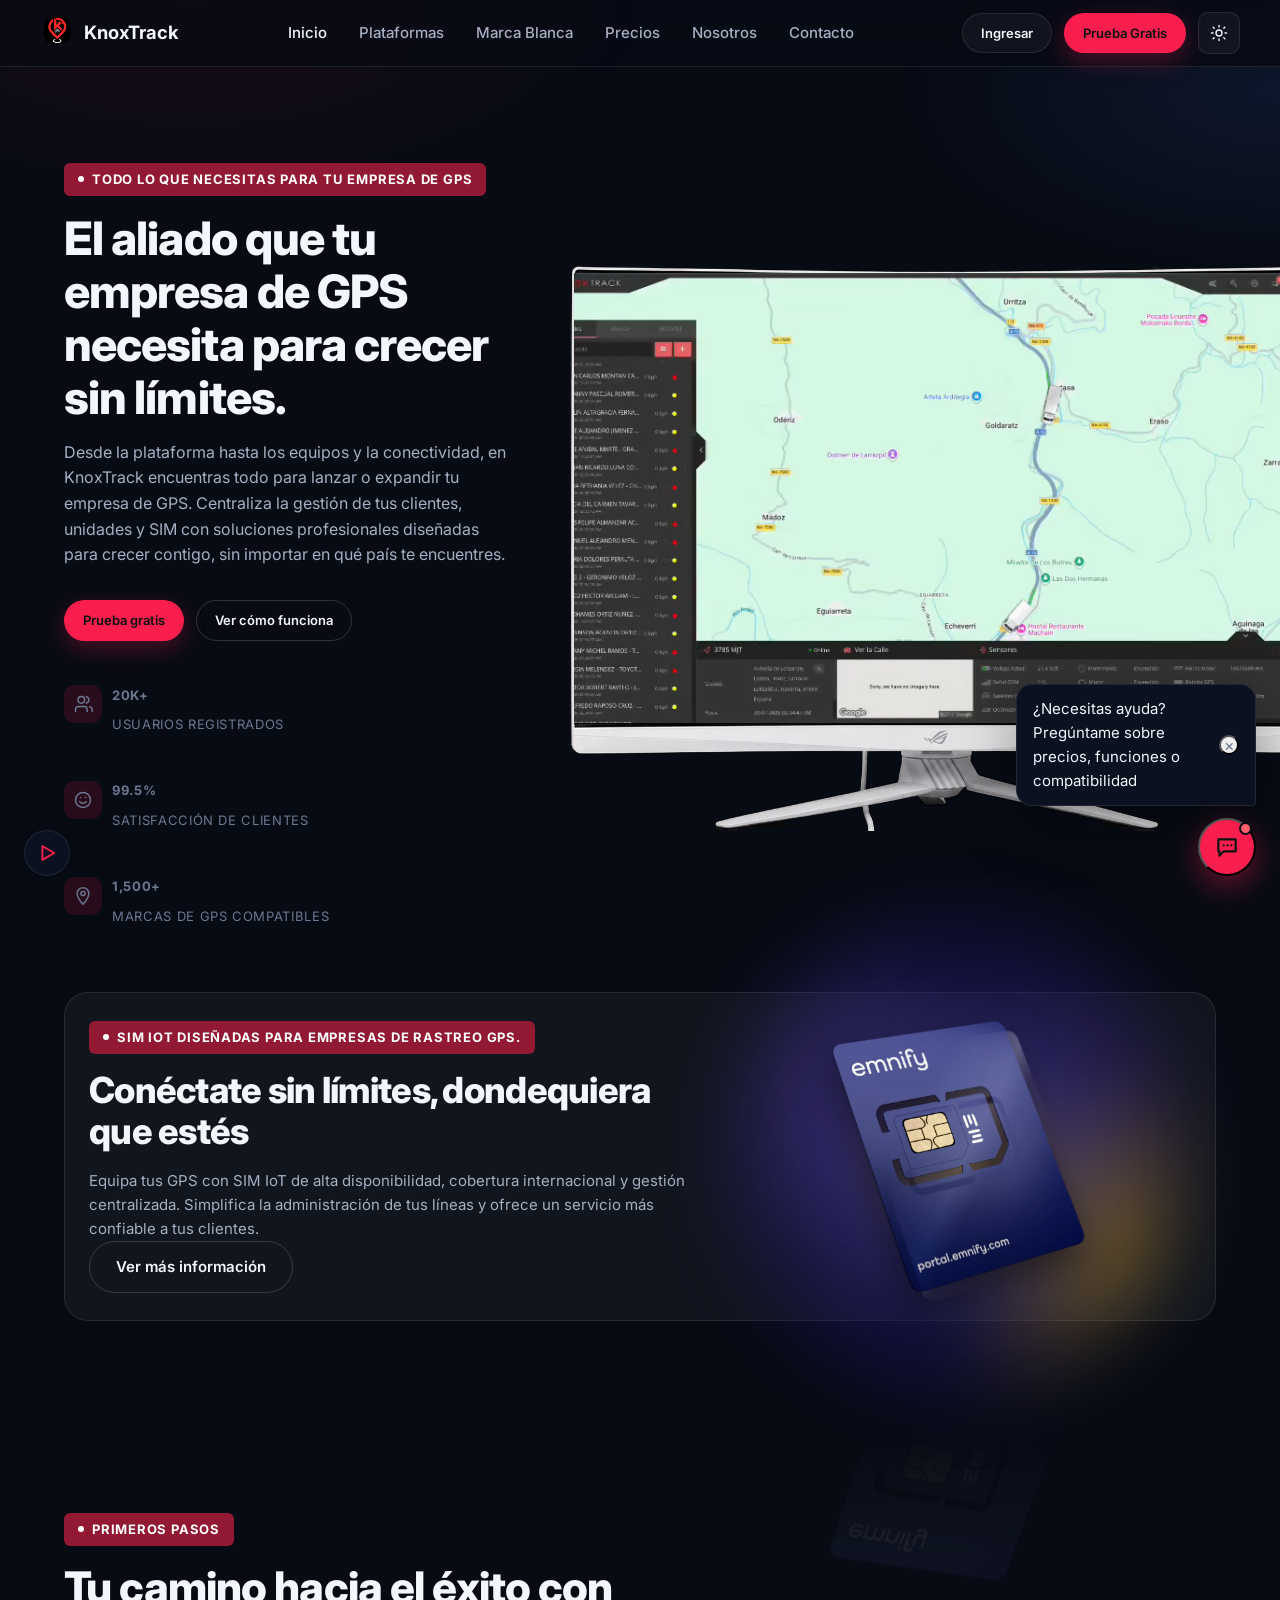
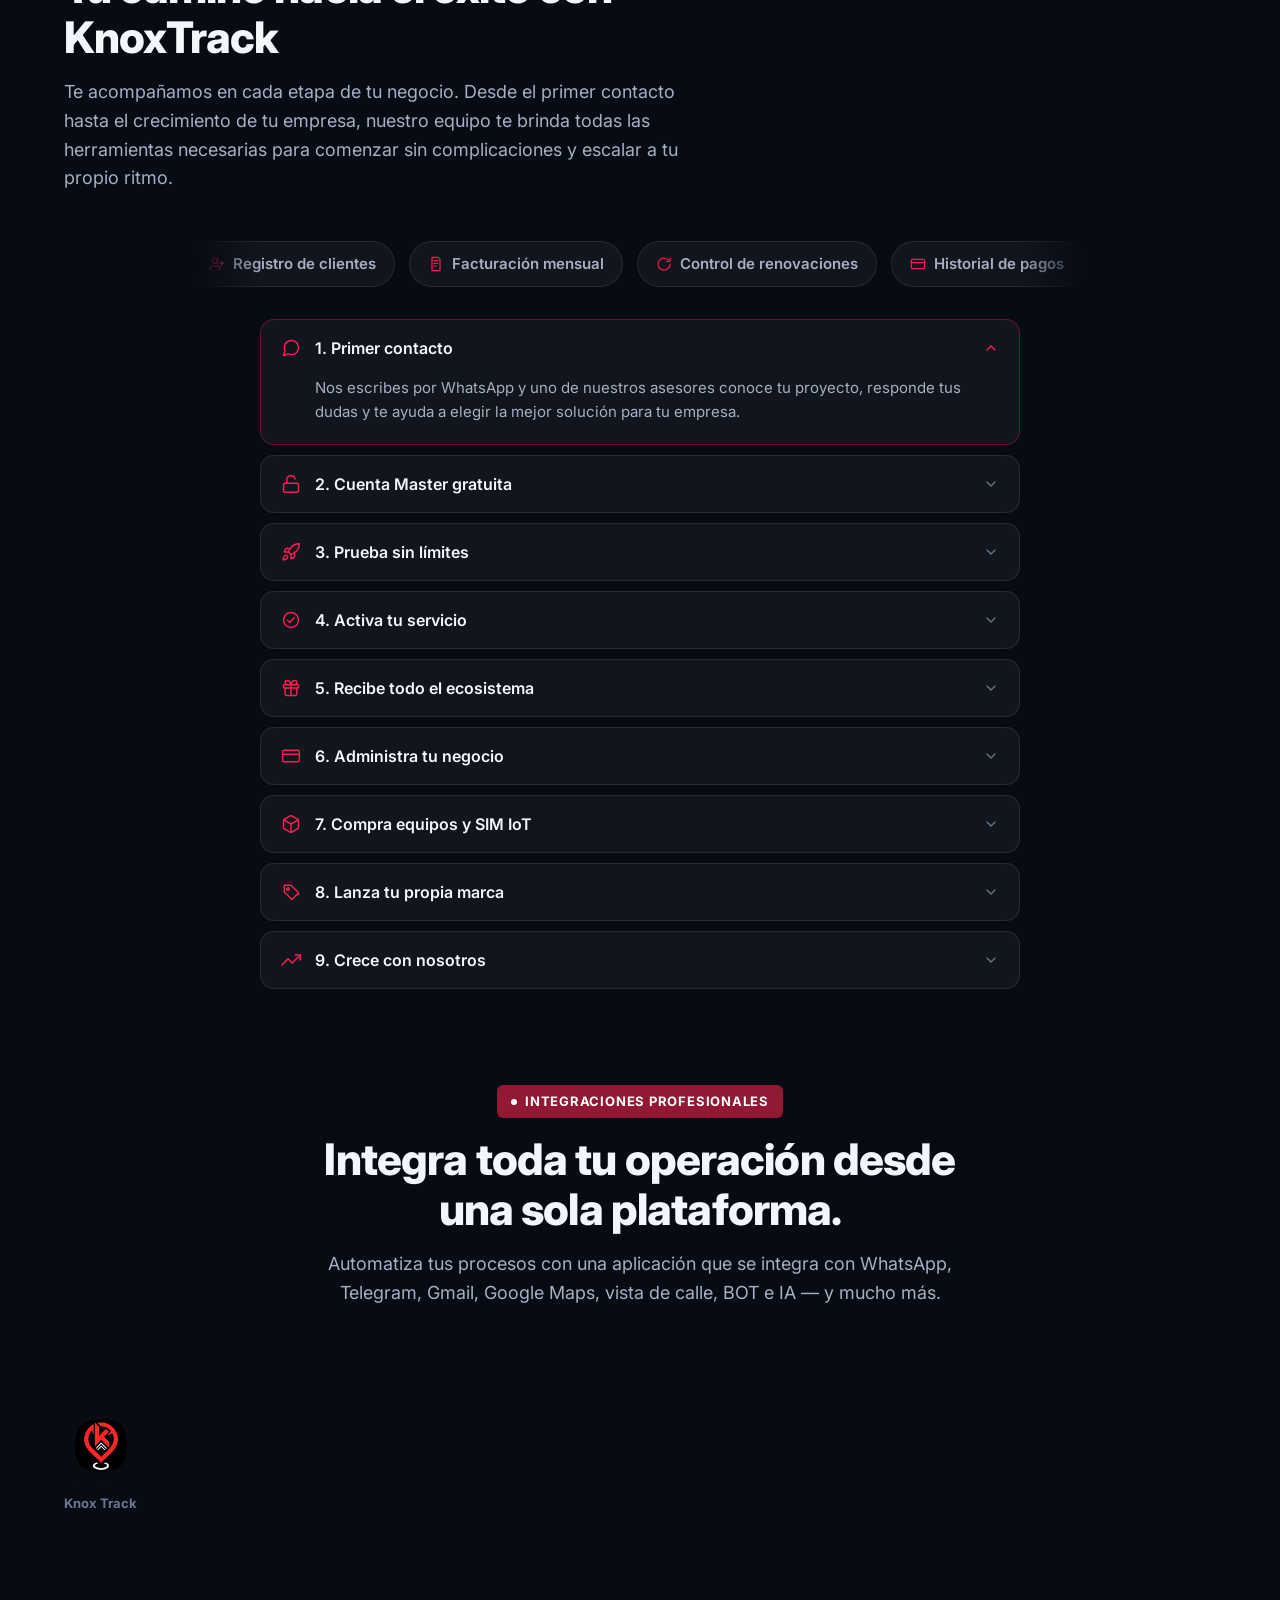
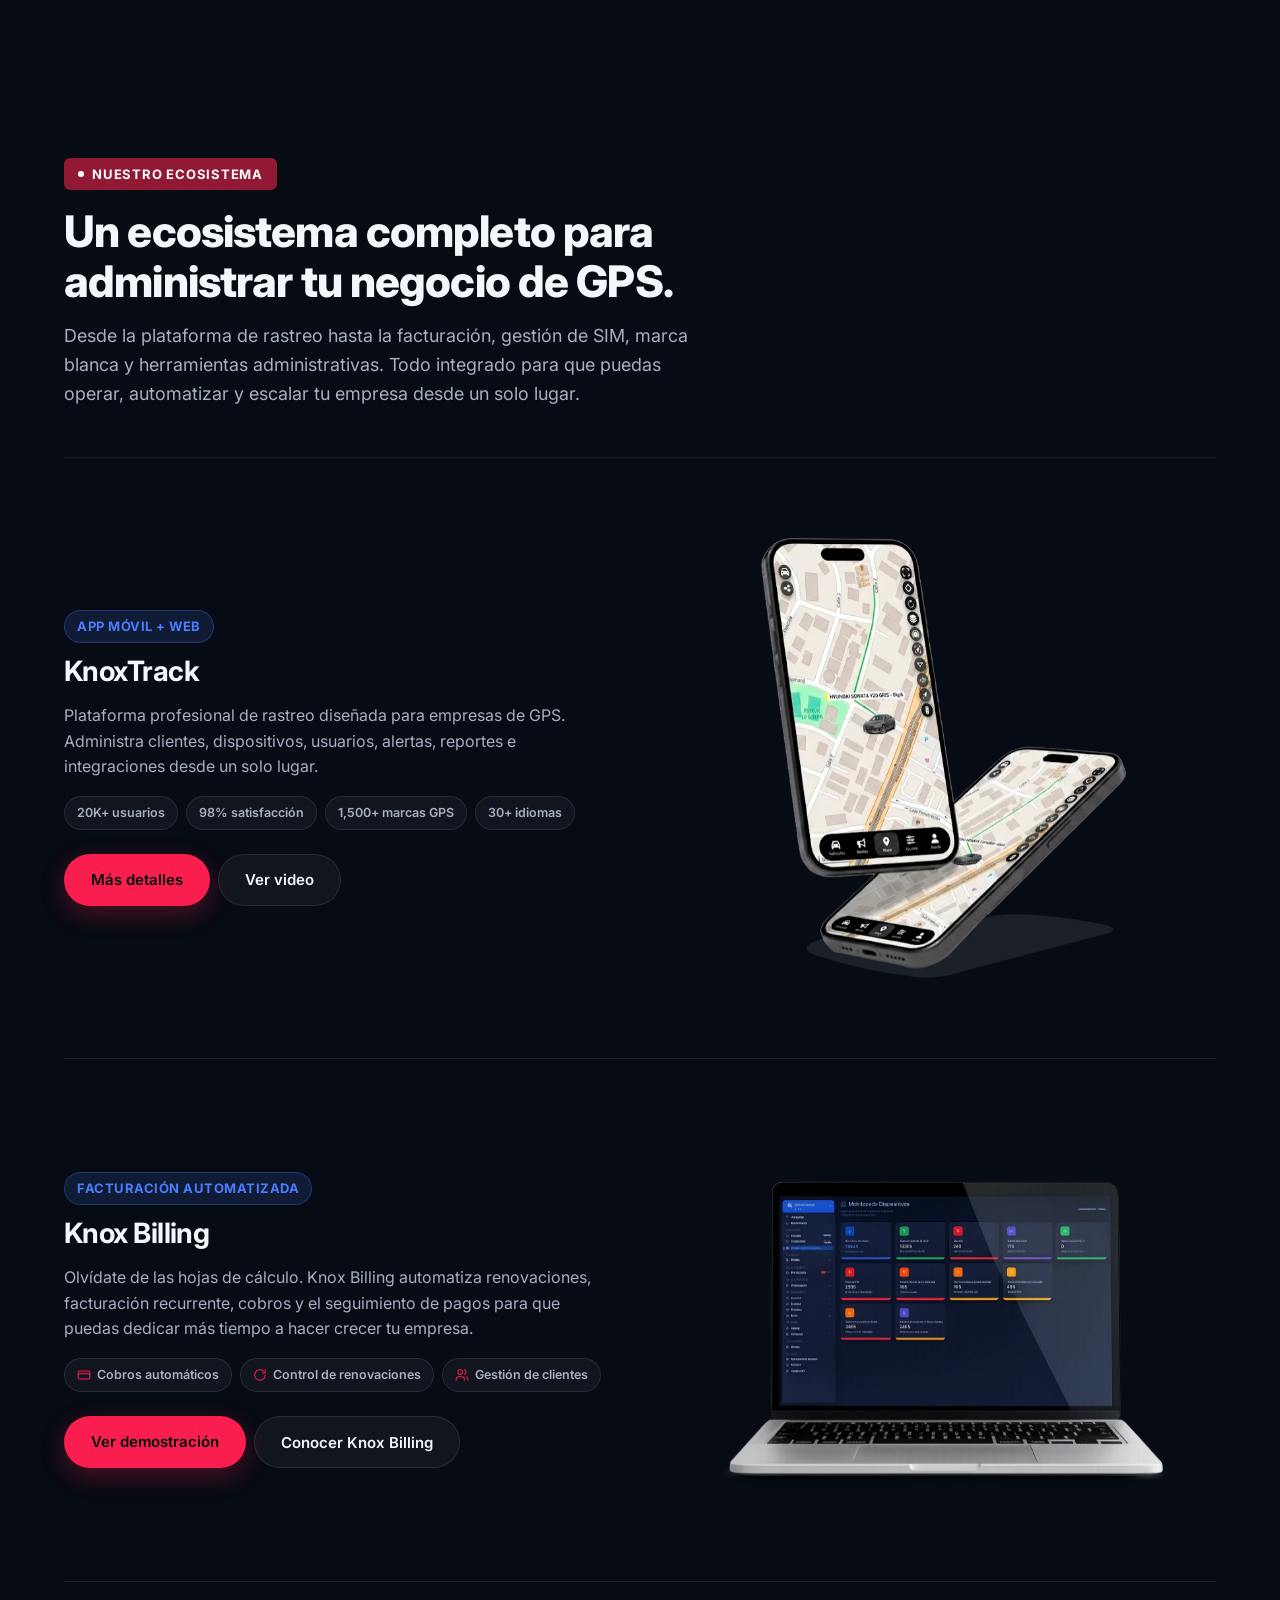
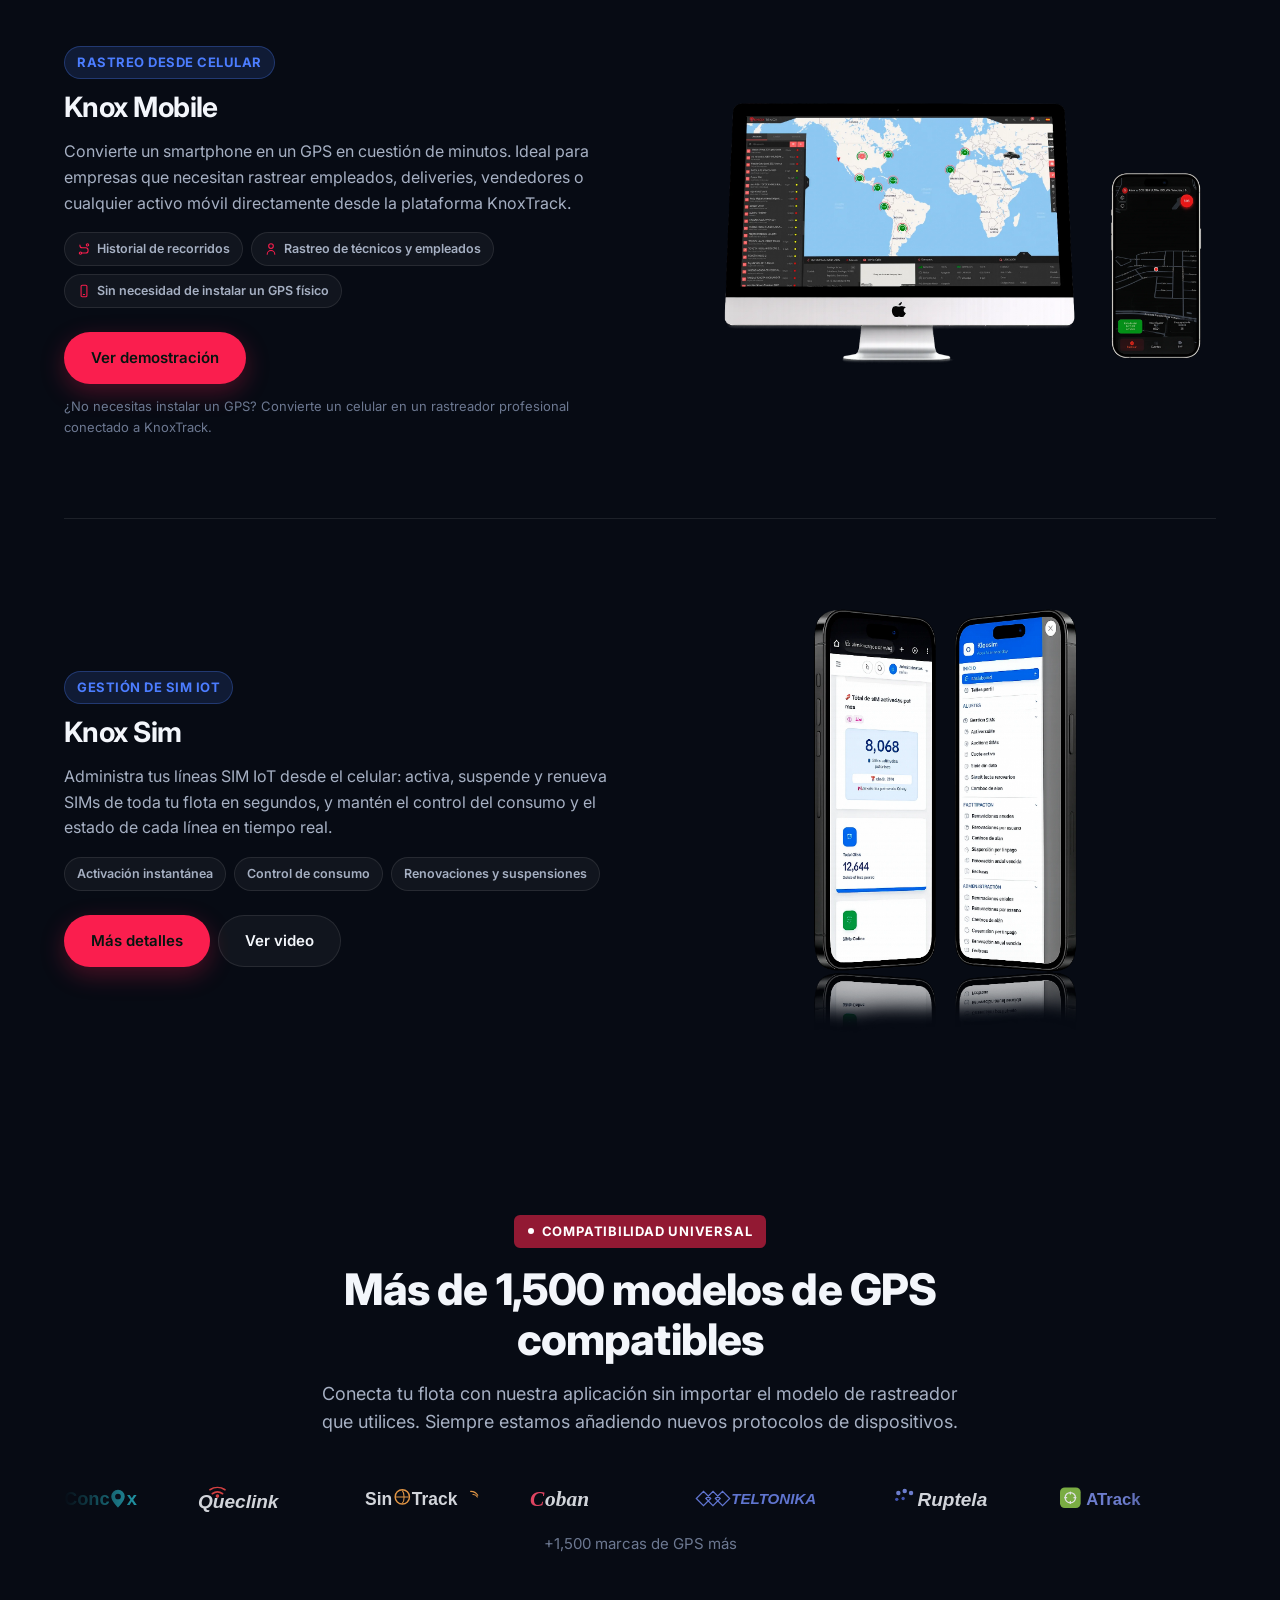
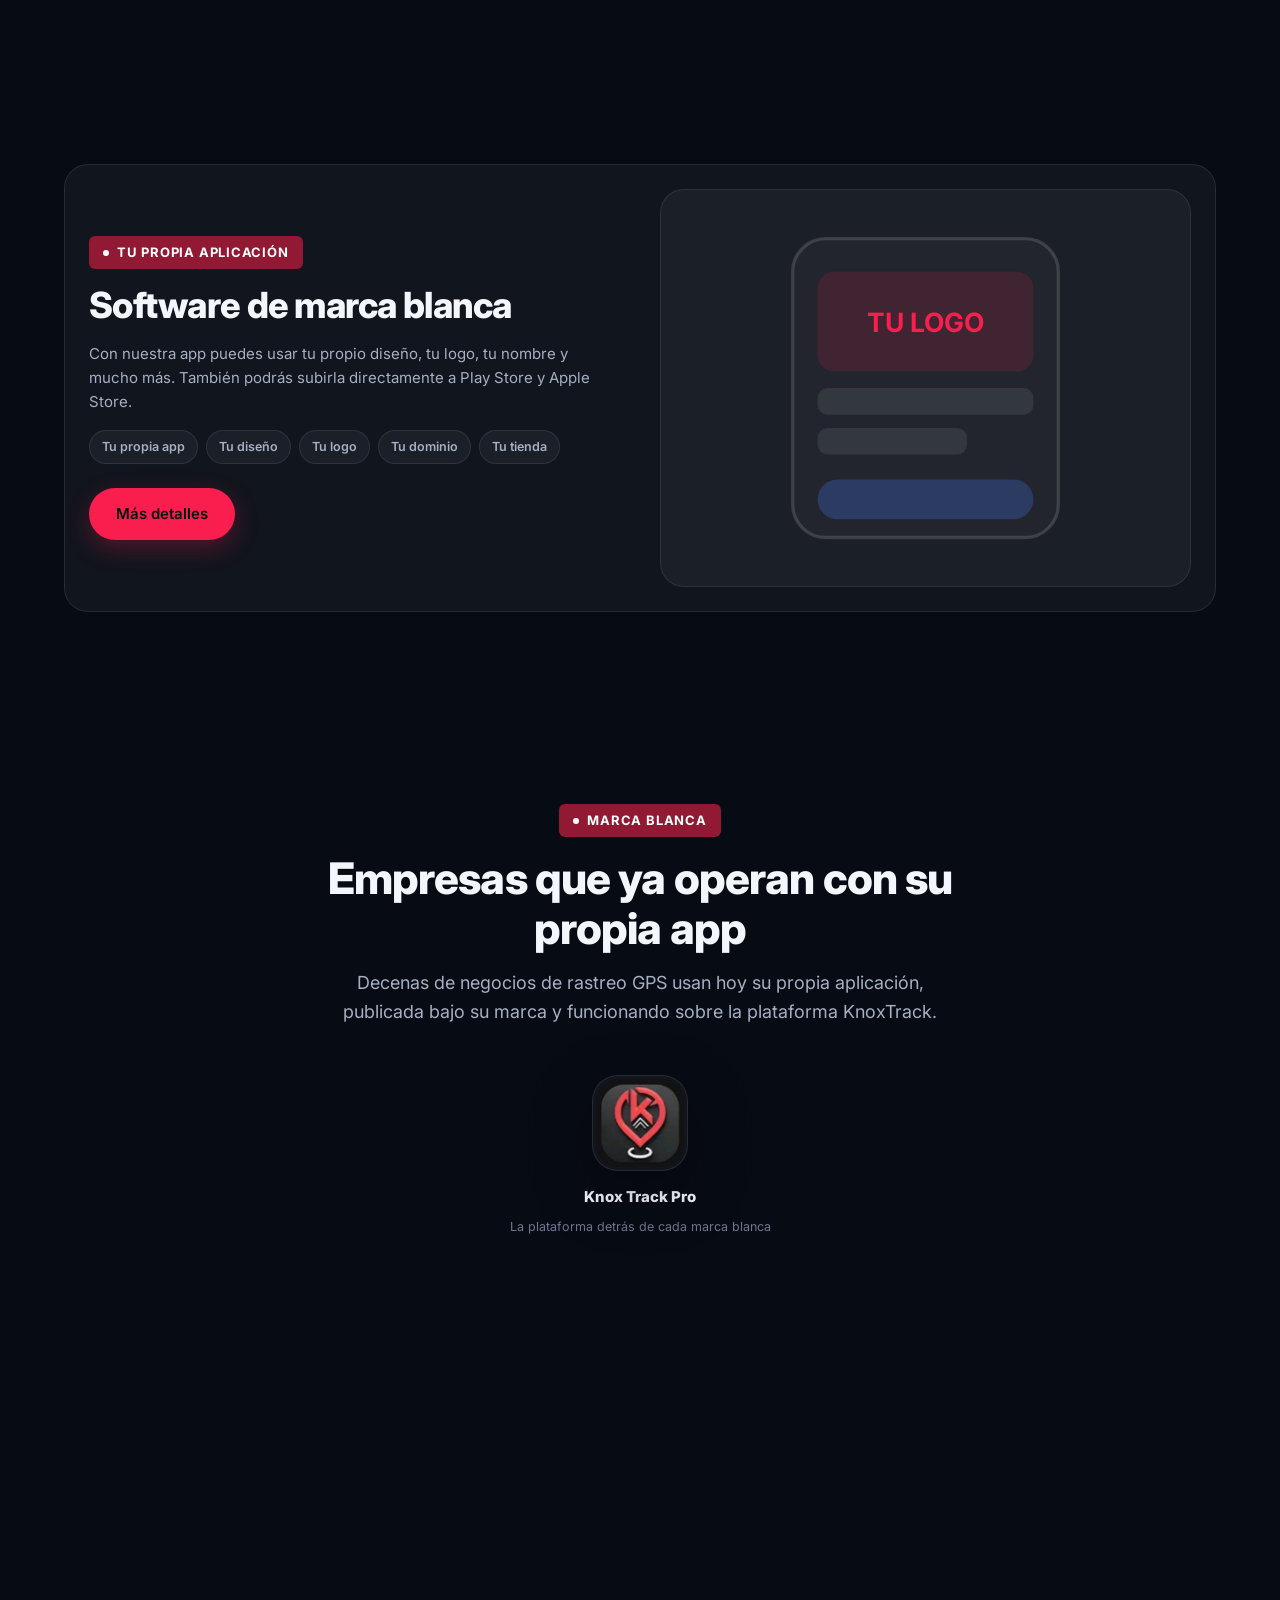
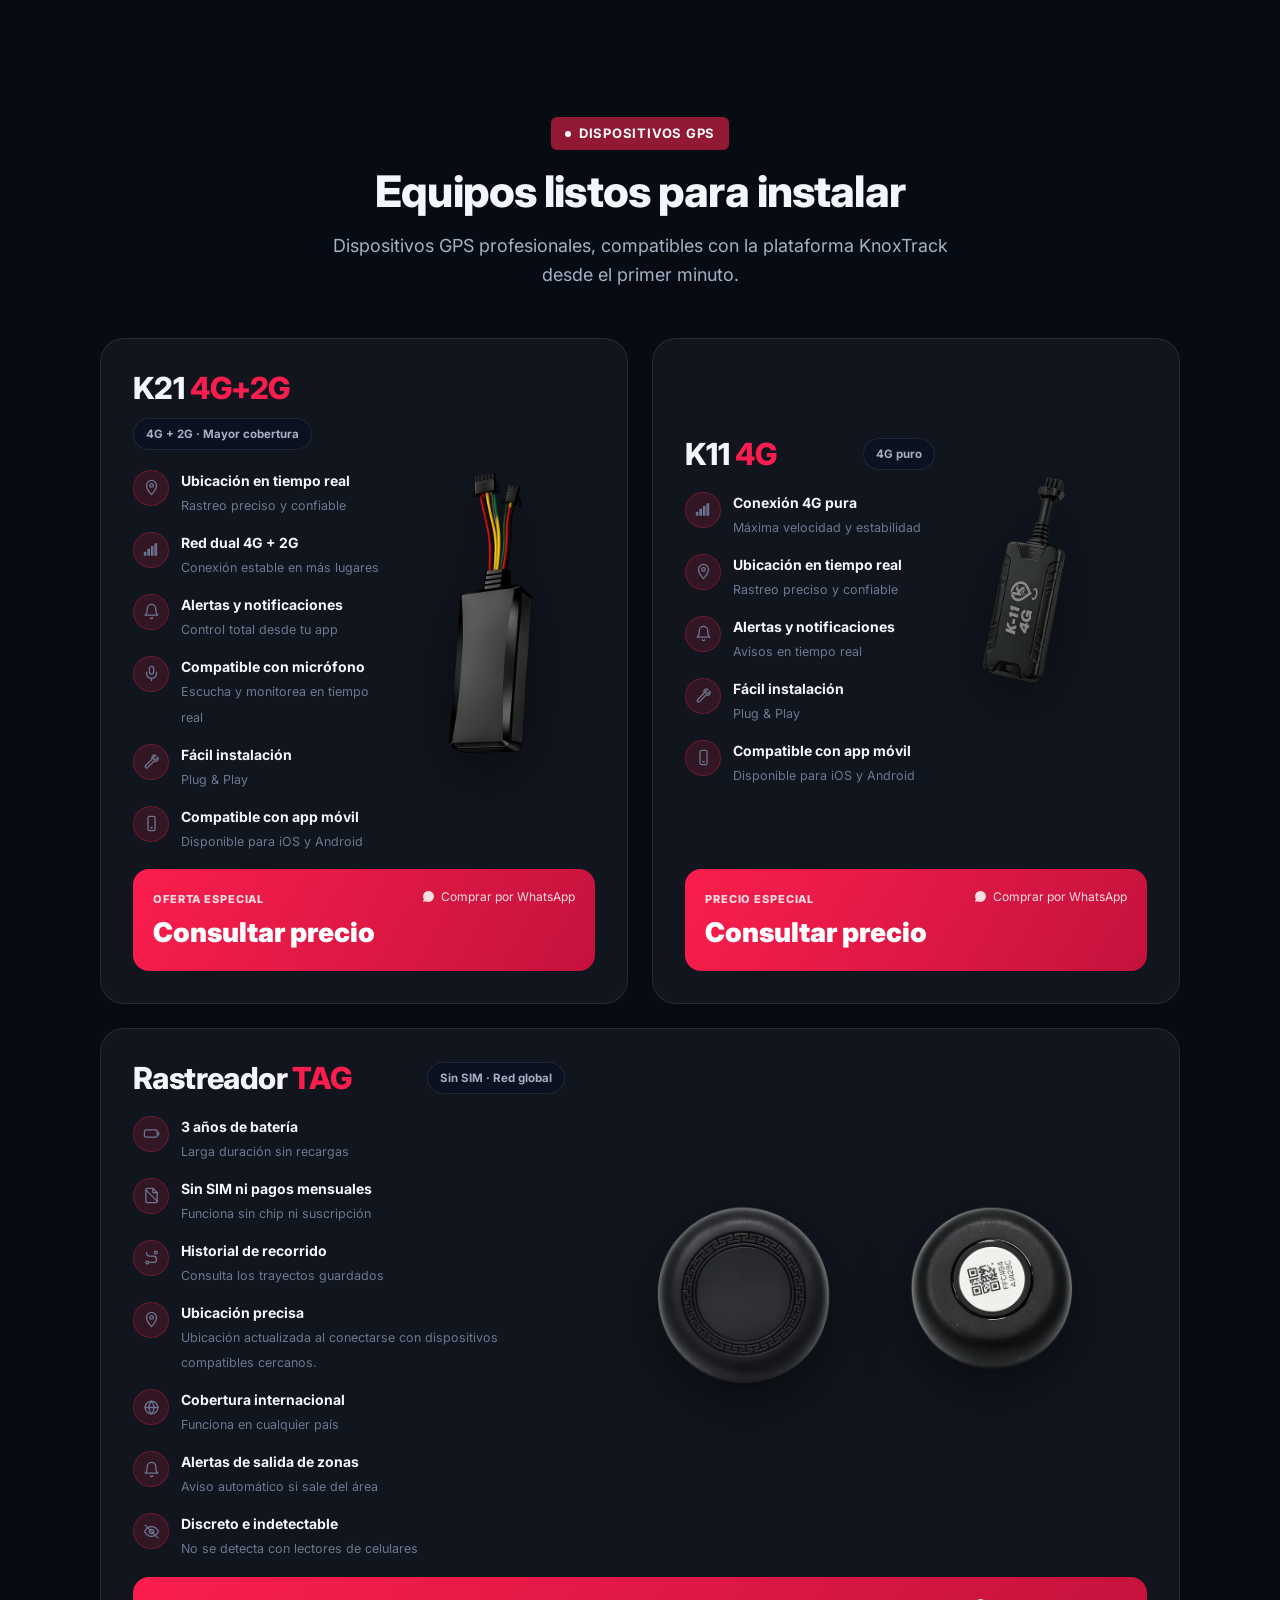
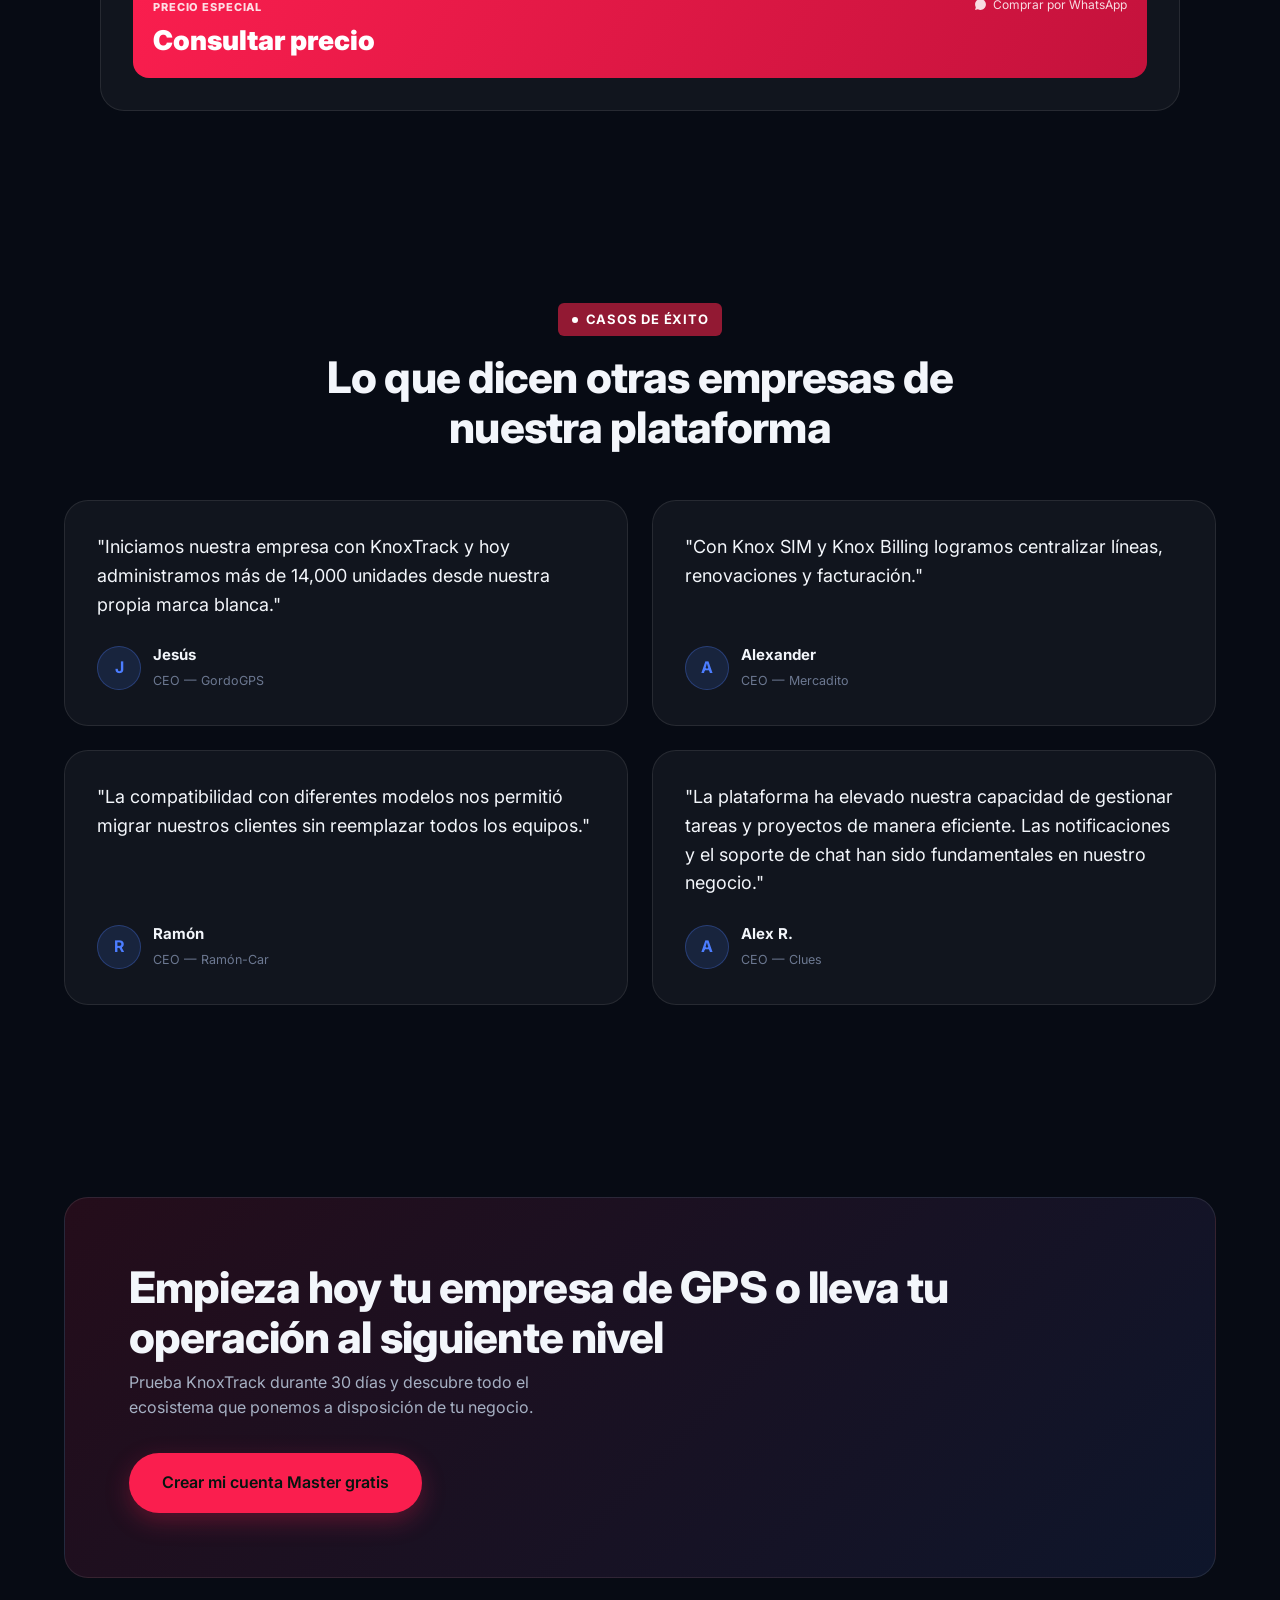
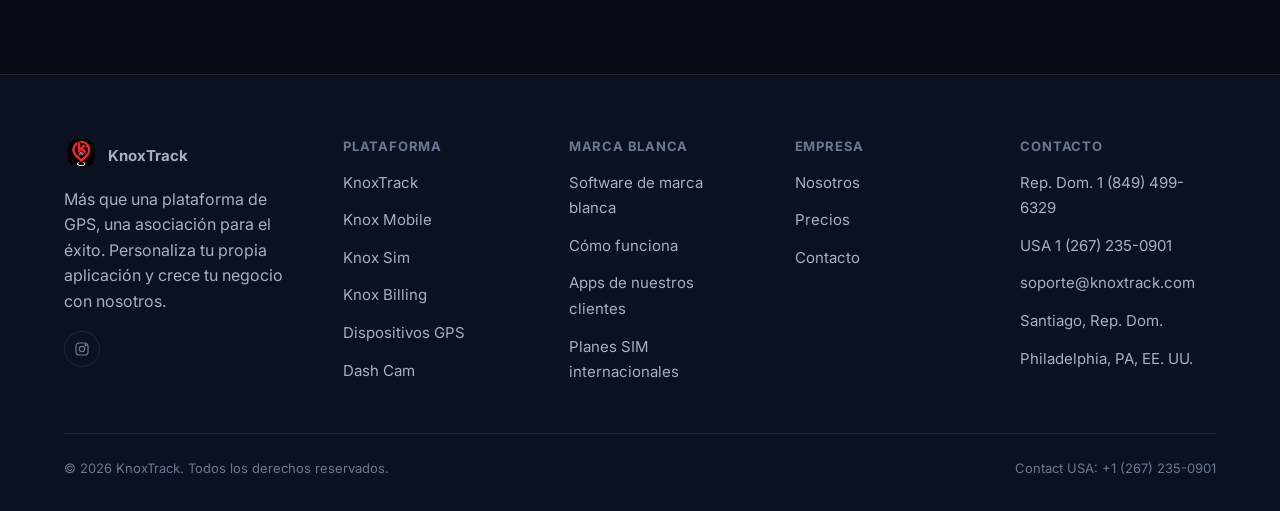
==== commit 7330e532: "Add files via upload" ====
--- a/index.html
+++ b/index.html
@@ -90,7 +90,7 @@
     </nav>
 
     <div class="nav-actions">
-      <button type="button" class="btn btn-ghost btn-sm login-trigger">Ingresar</button>
+      <a href="https://knoxgps.com/authentication/create" class="btn btn-ghost btn-sm">Ingresar</a>
       <a href="contacto.html" class="btn btn-primary btn-sm">Prueba Gratis</a>
       <button type="button" class="theme-toggle" id="themeToggle" aria-label="Cambiar a tema claro">
         <svg class="theme-icon theme-icon-sun" width="18" height="18" viewBox="0 0 24 24" fill="none" stroke="currentColor" stroke-width="1.8" stroke-linecap="round"><circle cx="12" cy="12" r="4"/><path d="M12 2v2M12 20v2M4.2 4.2l1.4 1.4M18.4 18.4l1.4 1.4M2 12h2M20 12h2M4.2 19.8l1.4-1.4M18.4 5.6l1.4-1.4"/></svg>
@@ -137,7 +137,7 @@
             <source src="assets/hero-video.webm" type="video/webm">
             <source src="assets/hero-video.mp4" type="video/mp4">
           </video>
-          <img class="hero-visual-img" src="assets/hero-frame.webp" alt="Panel de KnoxTrack mostrando el mapa de rastreo GPS en tiempo real" width="1304" height="998" loading="eager">
+          <img class="hero-visual-img" src="assets/hero-frame.webp" alt="Panel de KnoxTrack mostrando el mapa de rastreo GPS en tiempo real" width="1308" height="994" loading="eager">
         </div>
       </div>
     </div>
--- a/styles.css
+++ b/styles.css
@@ -268,11 +268,11 @@
   position:relative; display:block; width:112%; max-width:none; flex-shrink:0;
 }
 .hero-visual-img{
-  display:block; width:100%; height:auto; position:relative; z-index:2; pointer-events:none;
+  display:block; width:100%; height:auto; position:relative; z-index:1; pointer-events:none;
 }
 .hero-visual-video{
-  position:absolute; z-index:1; left:1.3%; top:2.3%; width:97.2%; height:78.5%;
-  object-fit:cover; background:#04070d;
+  position:absolute; z-index:2; left:1.3%; top:2.31%; width:96.94%; height:78.87%;
+  object-fit:cover; background:#04070d; pointer-events:none;
 }
 @media (max-width: 1024px){
   .hero-visual{ margin-right:0; }
